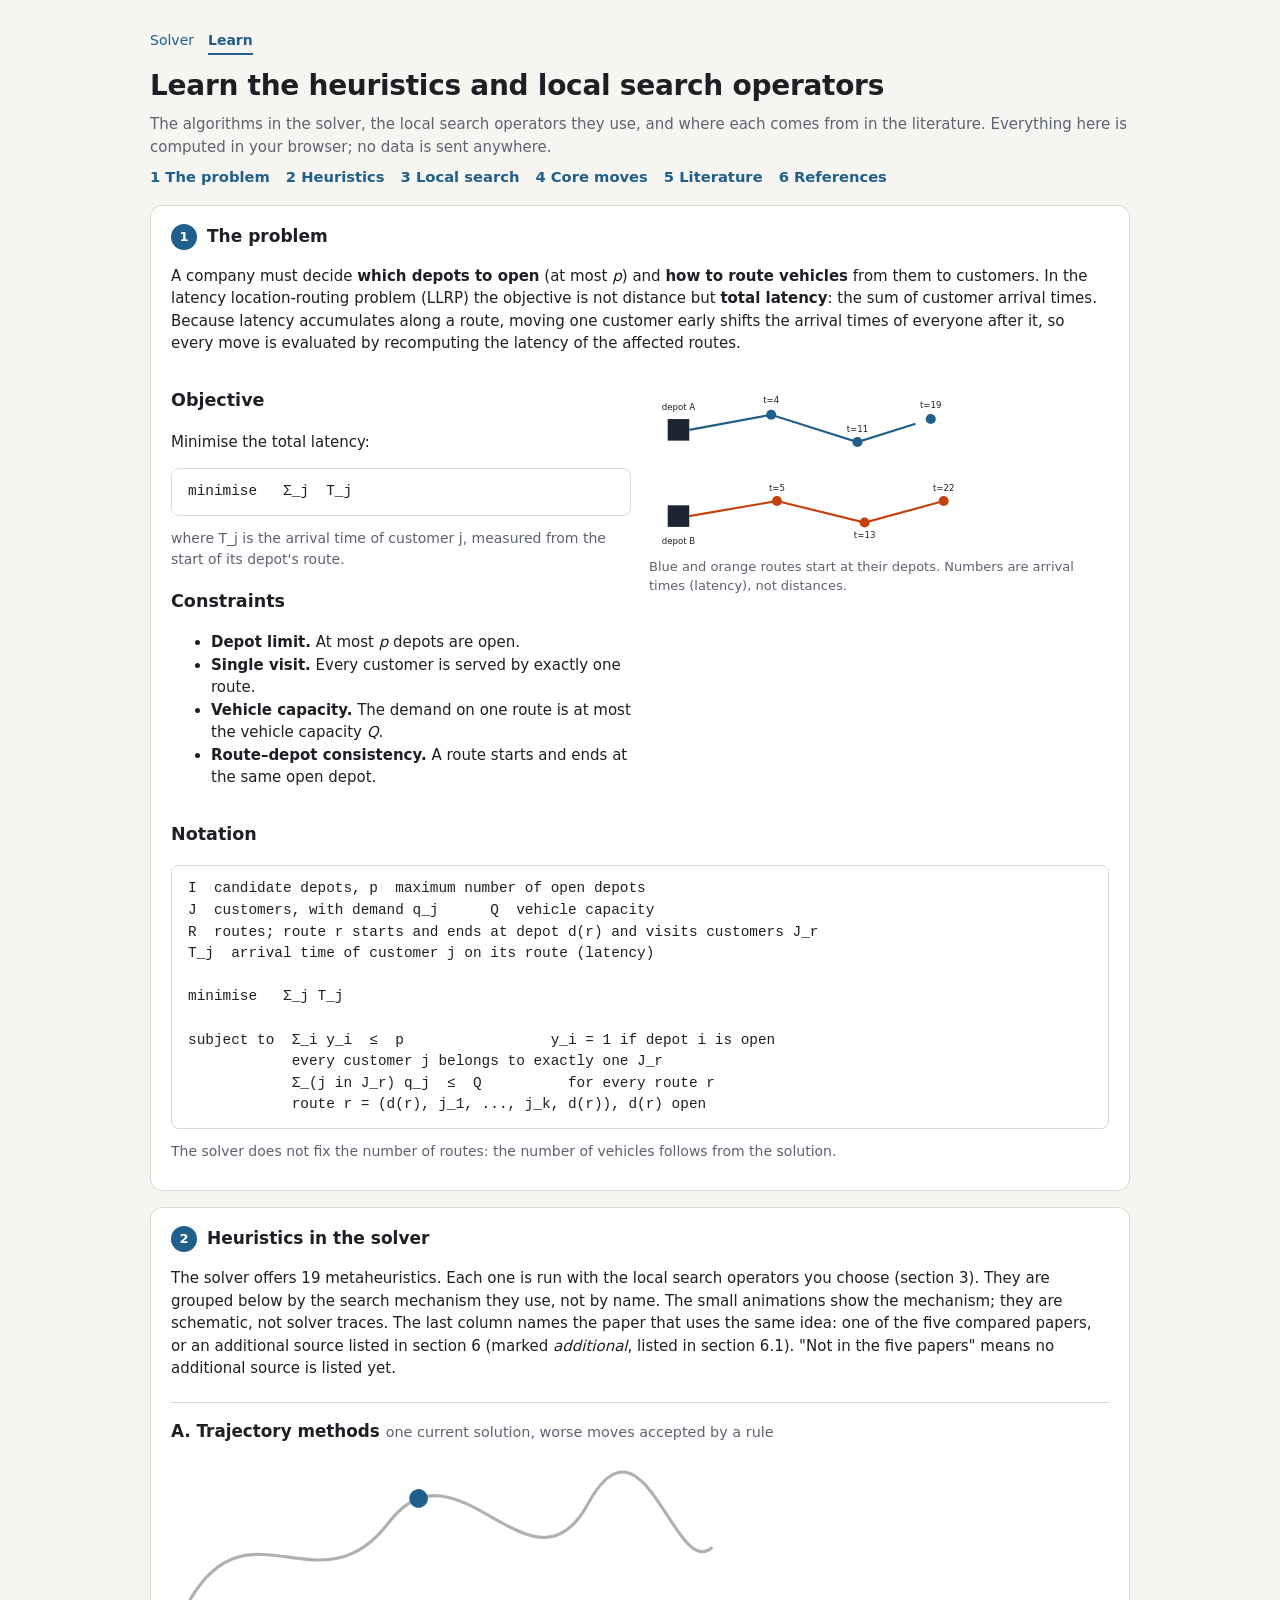
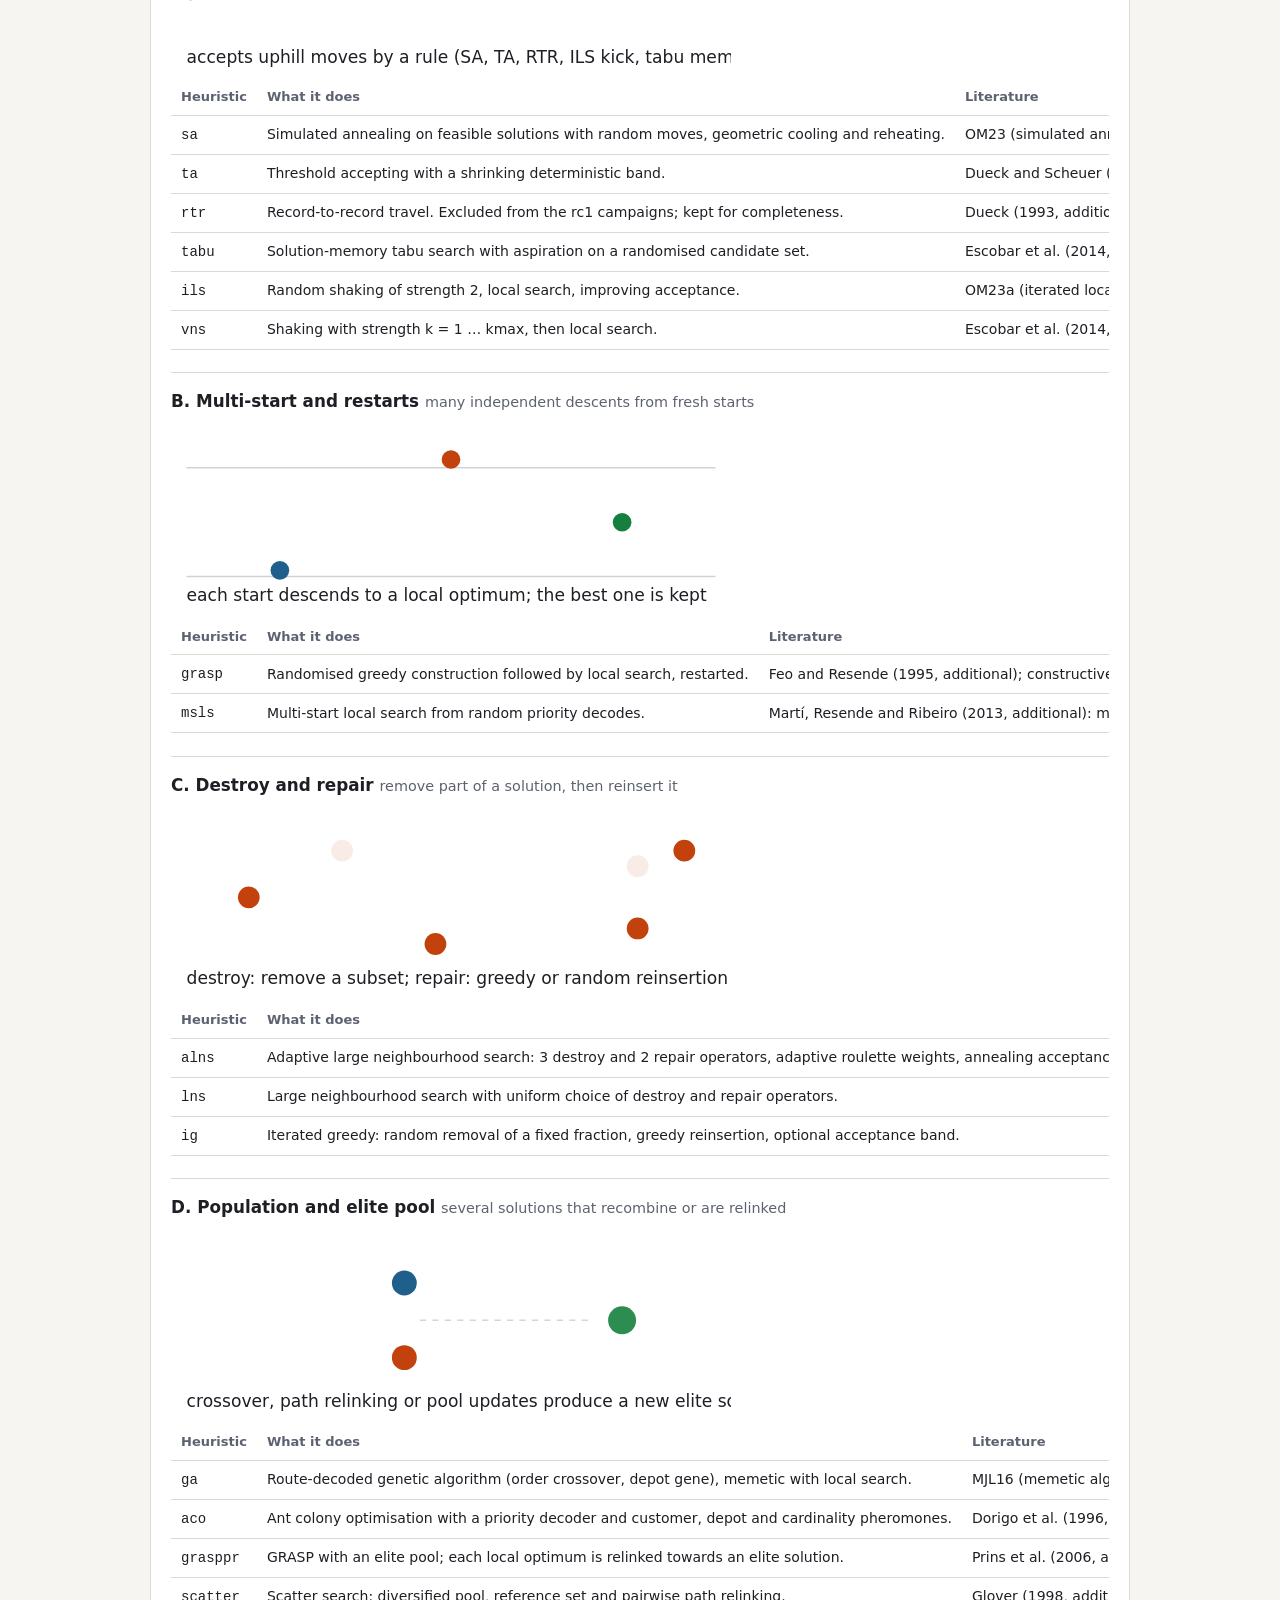
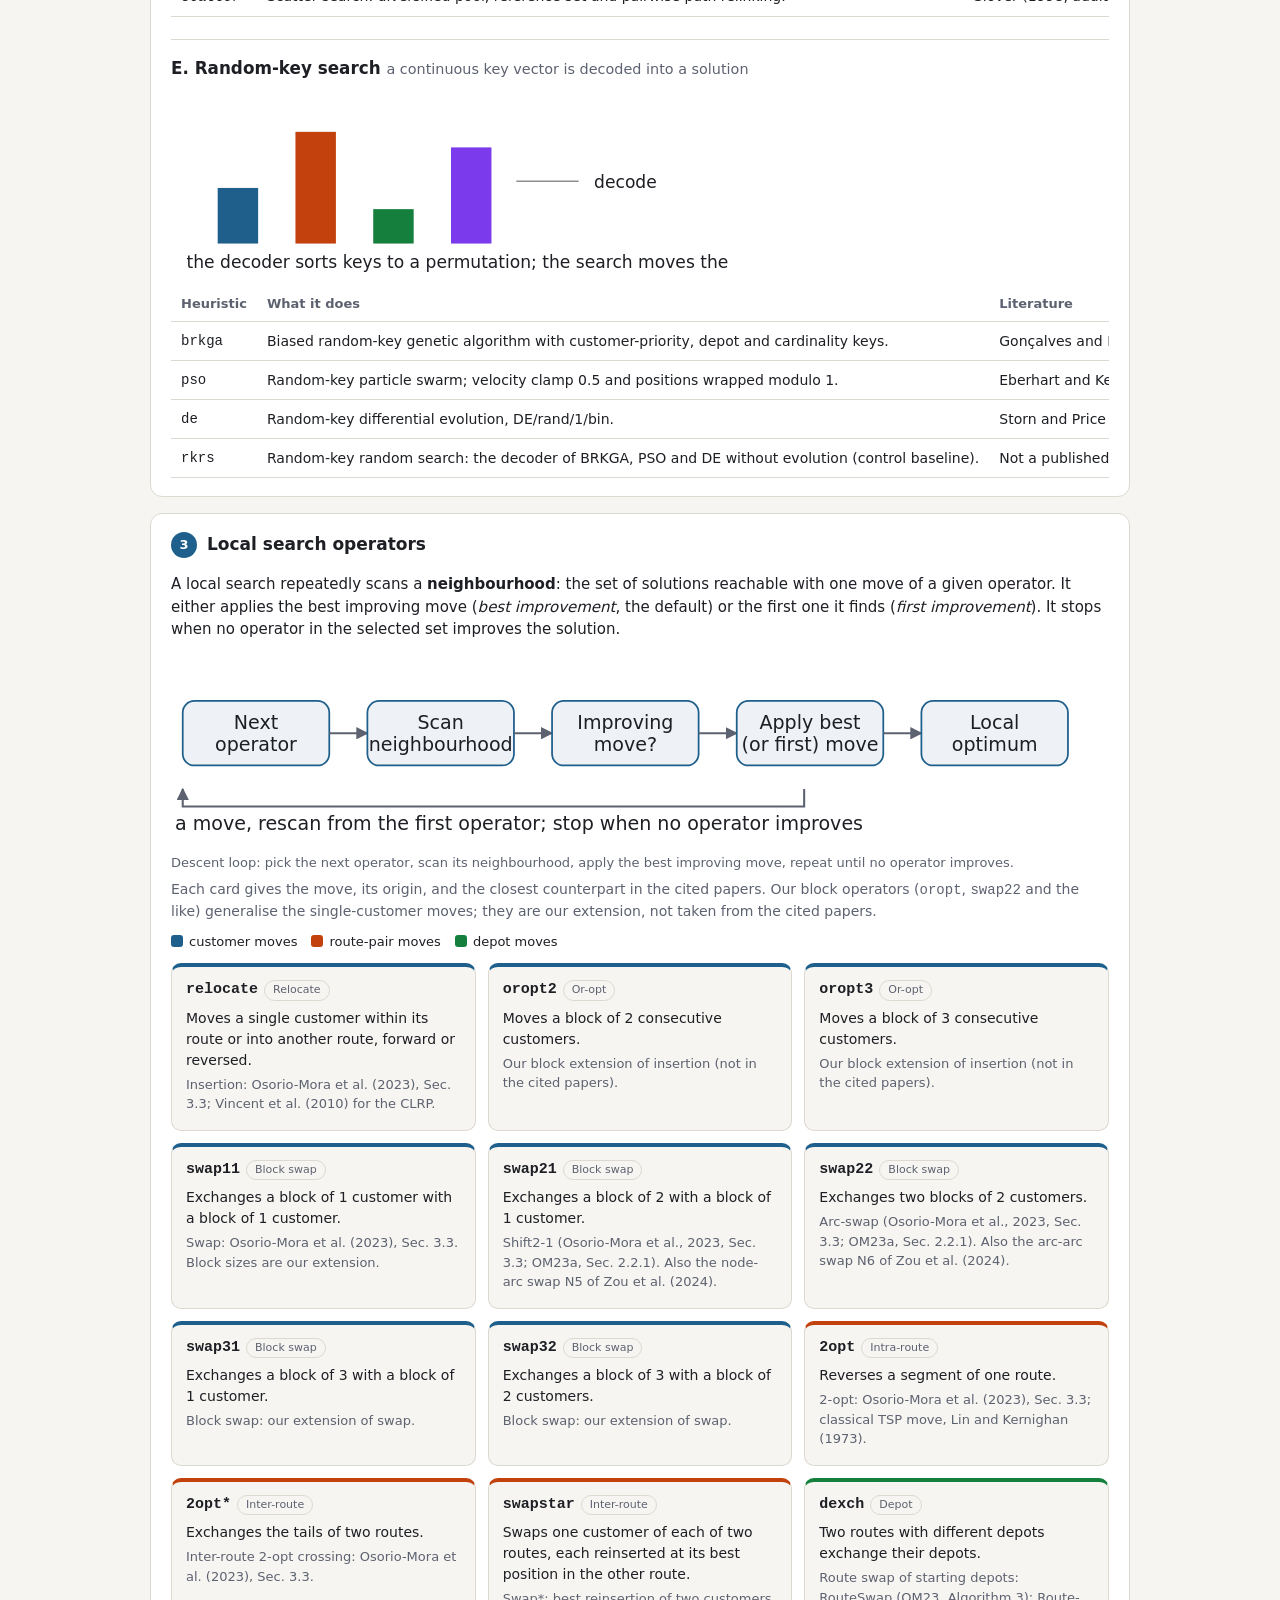
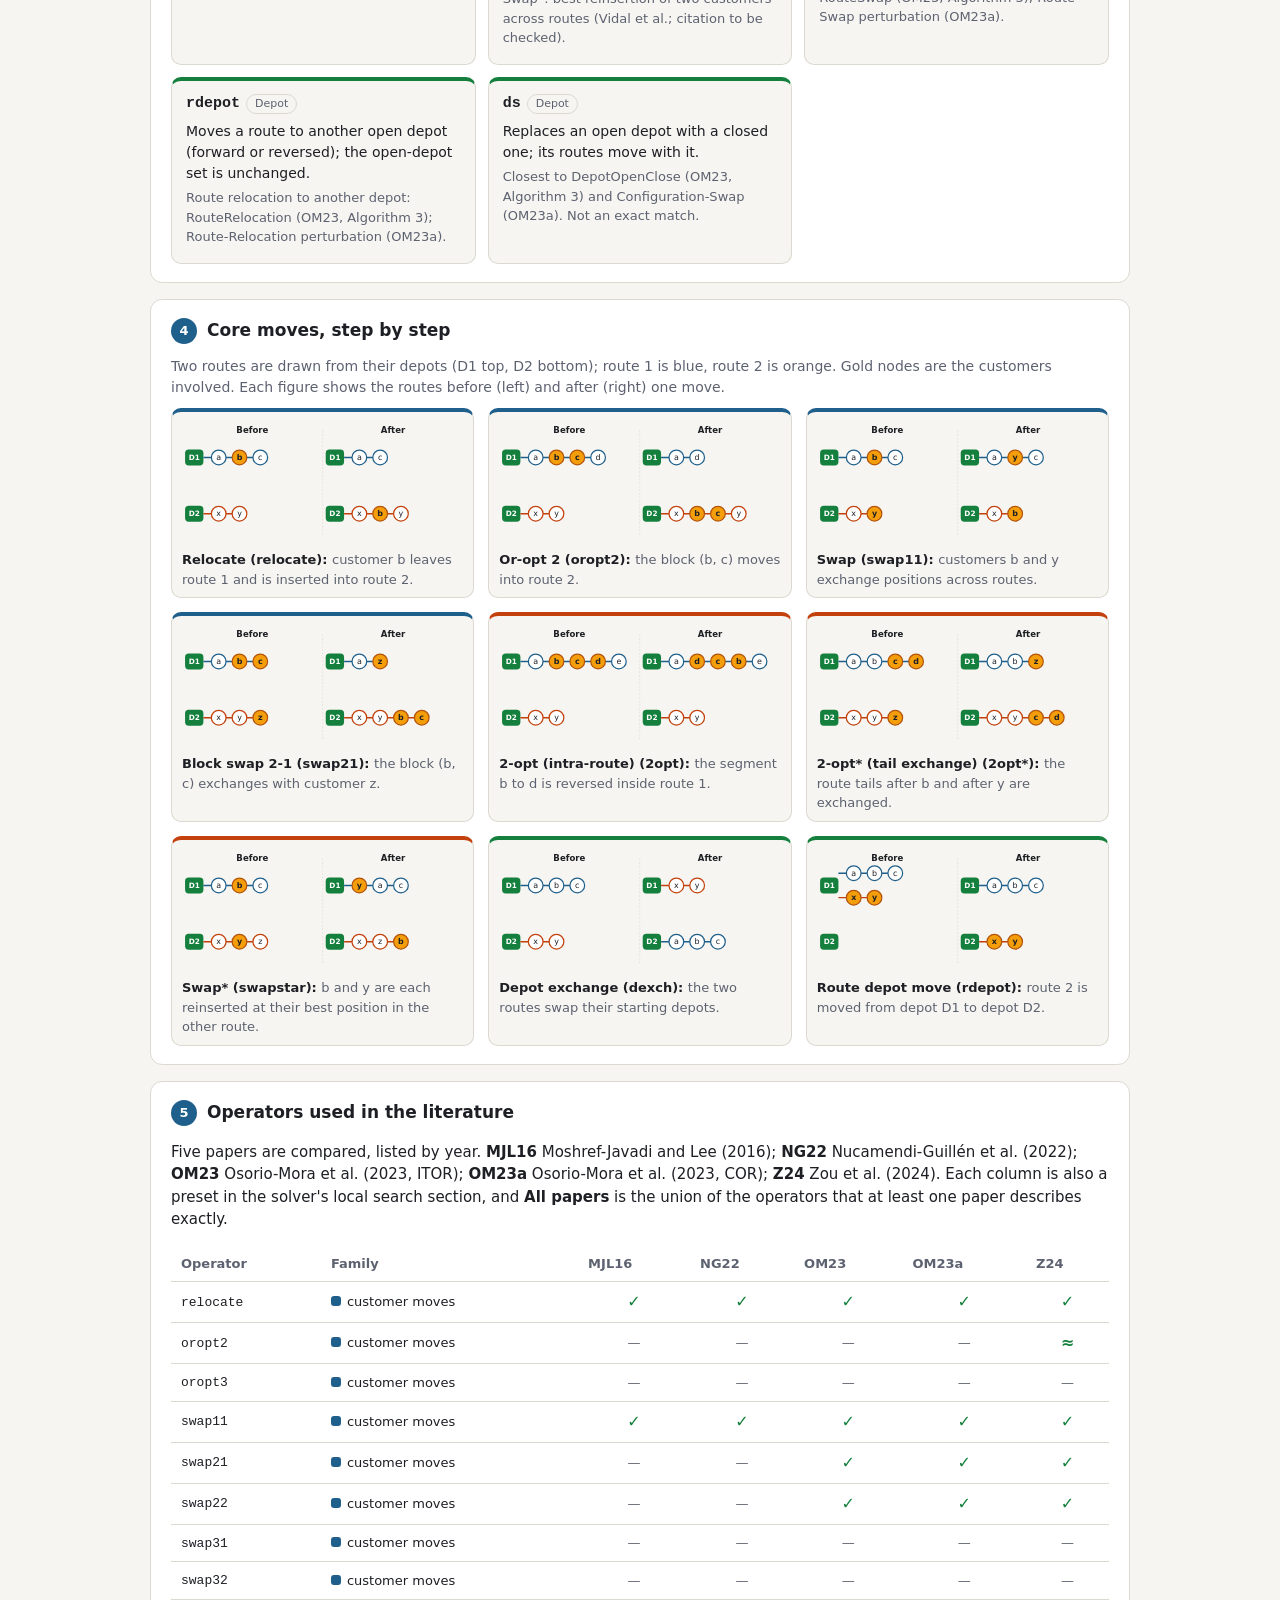
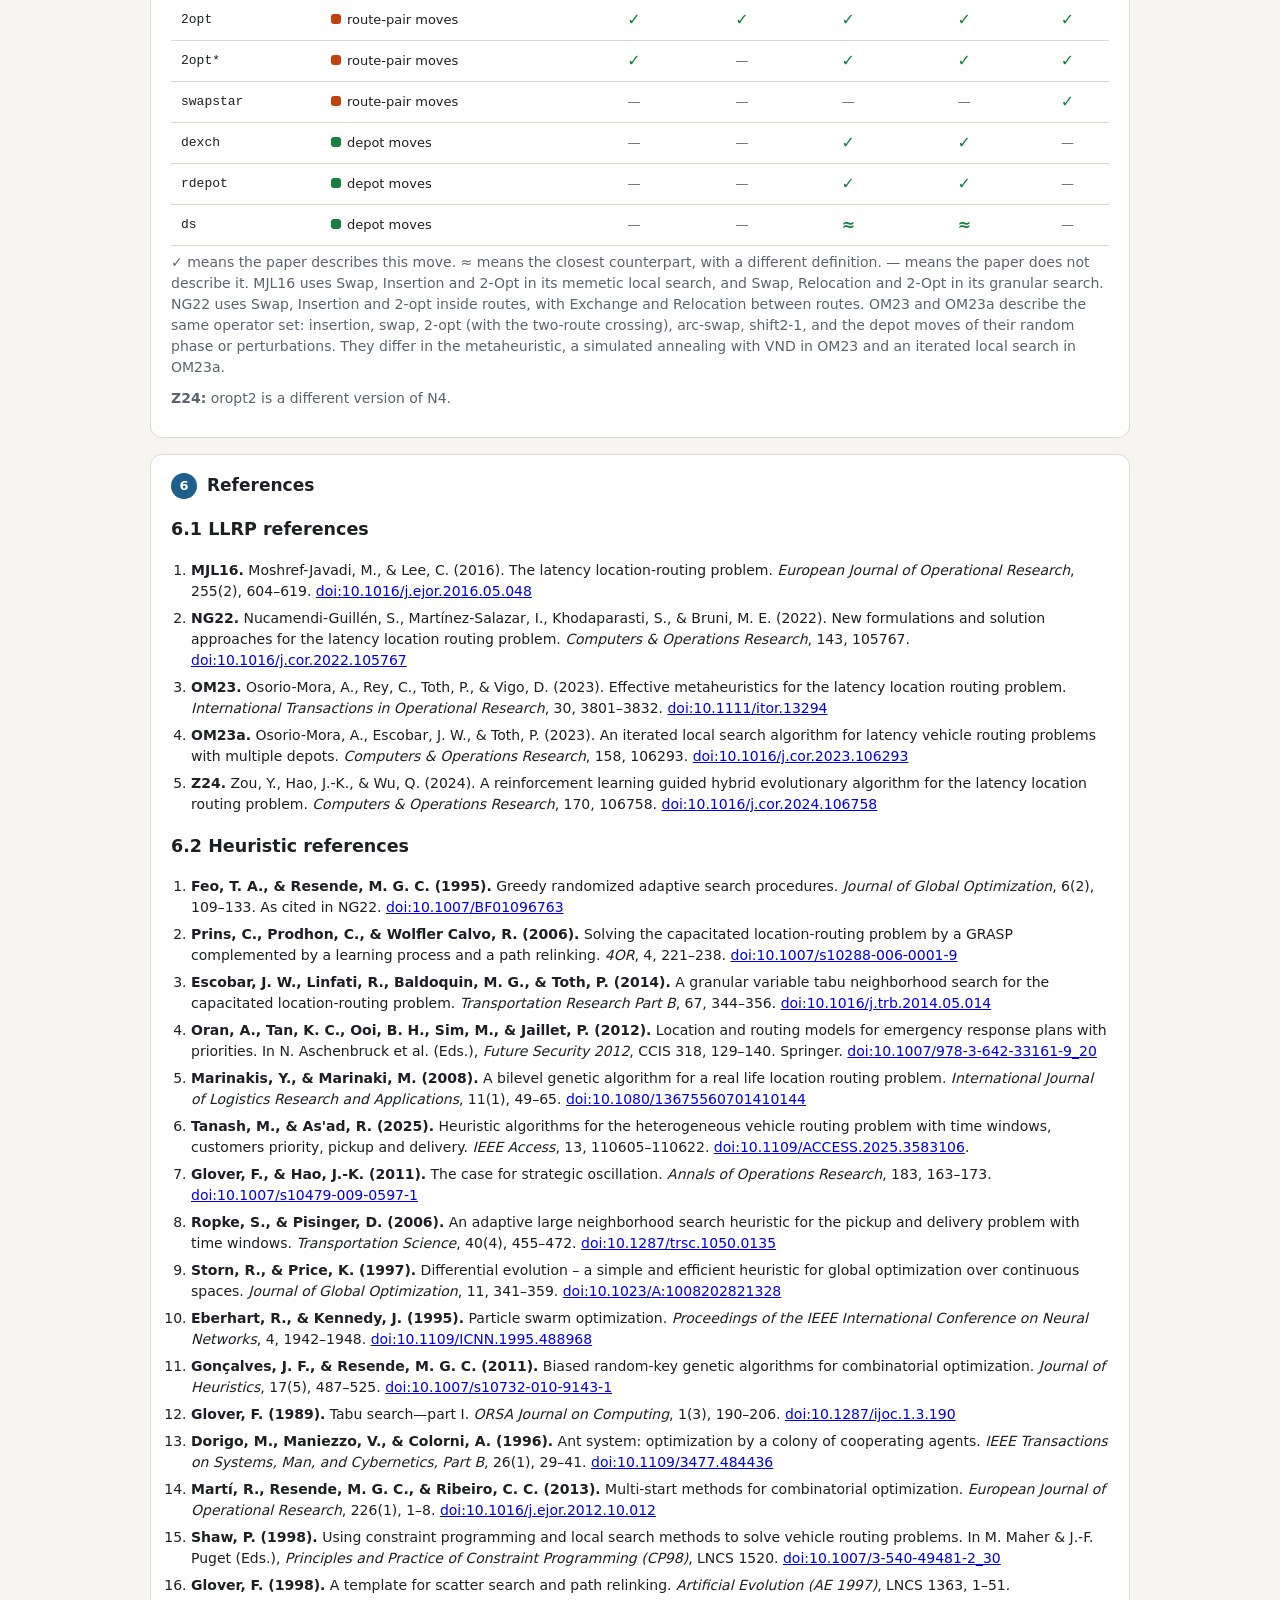
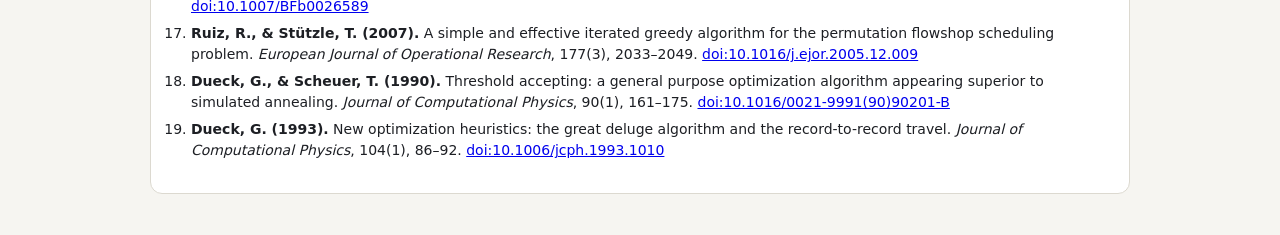
==== learn.html @ d7a6b4ac "Solver and Learn redesign: problem figure and formulation, numbered steps with hints, result sub-nav" ====
<!doctype html>
<html lang="en">
<head>
<meta charset="utf-8">
<meta name="viewport" content="width=device-width, initial-scale=1">
<title>LLRP Solver: Learn</title>
<link rel="stylesheet" href="style.css">
<style>
  .hclass { margin: 1.4rem 0 0; padding-top: 1rem; border-top: 1px solid var(--line, #d8dee6); }
  .hclass h3 { margin: 0 0 .4rem; font-size: 1.05rem; }
  .hclass h3 .muted { font-weight: 400; font-size: .9rem; }
  .hclass svg.anim { width: 100%; max-width: 560px; height: auto; display: block; margin: .3rem 0 .7rem; color: var(--fg, #1d2530); }
  .hclass svg.anim text { fill: var(--fg, #1d2530); }
</style>
</head>
<body>
<header class="top">
  <div class="wrap">
    <nav class="nav"><a href="index.html">Solver</a><a href="learn.html" aria-current="page">Learn</a></nav>
    <h1>Learn the heuristics and local search operators</h1>
    <p class="lede">The algorithms in the solver, the local search operators they use, and where each comes from in the literature. Everything here is computed in your browser; no data is sent anywhere.</p>
  </div>
</header>

<main class="wrap">

  <ul class="jump" aria-label="Sections">
    <li><a href="#h-basics">1 The problem</a></li><li><a href="#h-heur">2 Heuristics</a></li><li><a href="#h-ls">3 Local search</a></li><li><a href="#h-diagrams">4 Core moves</a></li><li><a href="#h-lit">5 Literature</a></li><li><a href="#h-refs">6 References</a></li>
  </ul>


  <section class="card" aria-labelledby="h-basics">
    <div class="step"><span>1</span><h2 id="h-basics">The problem</h2></div>
    <p>A company must decide <strong>which depots to open</strong> (at most <em>p</em>) and <strong>how to route vehicles</strong> from them to customers. In the latency location-routing problem (LLRP) the objective is not distance but <strong>total latency</strong>: the sum of customer arrival times. Because latency accumulates along a route, moving one customer early shifts the arrival times of everyone after it, so every move is evaluated by recomputing the latency of the affected routes.</p>
    <div class="grid2">
      <div>
        <h3>Objective</h3>
        <p>Minimise the total latency:</p>
        <div class="eq">minimise   Σ_j  T_j</div>
        <p class="muted">where T_j is the arrival time of customer j, measured from the start of its depot's route.</p>
        <h3>Constraints</h3>
        <ul>
          <li><strong>Depot limit.</strong> At most <em>p</em> depots are open.</li>
          <li><strong>Single visit.</strong> Every customer is served by exactly one route.</li>
          <li><strong>Vehicle capacity.</strong> The demand on one route is at most the vehicle capacity <em>Q</em>.</li>
          <li><strong>Route–depot consistency.</strong> A route starts and ends at the same open depot.</li>
        </ul>
      </div>
      <div>
        <figure class="fig">
          <svg class="anim" viewBox="0 0 640 230" role="img" aria-labelledby="fig-prob-t">
            <title id="fig-prob-t">Two depots serve customers along routes; each customer's latency is its arrival time.</title>
            <rect x="26" y="46" width="30" height="30" fill="#1b2430"/>
            <rect x="26" y="166" width="30" height="30" fill="#1b2430"/>
            <text x="41" y="34" font-size="12" text-anchor="middle" fill="currentColor">depot A</text>
            <text x="41" y="220" font-size="12" text-anchor="middle" fill="currentColor">depot B</text>
            <path pathLength="1" d="M56,61 L170,40 L290,78 L392,46" fill="none" stroke="#1f5f8b" stroke-width="3" stroke-dasharray="1" stroke-dashoffset="1"><animate attributeName="stroke-dashoffset" values="1;0;0;1" keyTimes="0;.45;.85;1" dur="7s" repeatCount="indefinite"/></path>
            <path pathLength="1" d="M56,181 L178,160 L300,190 L410,160" fill="none" stroke="#c2410c" stroke-width="3" stroke-dasharray="1" stroke-dashoffset="1"><animate attributeName="stroke-dashoffset" values="1;0;0;1" keyTimes="0;.45;.85;1" dur="7s" begin="-2s" repeatCount="indefinite"/></path>
            <g fill="#1f5f8b"><circle cx="170" cy="40" r="7"/><circle cx="290" cy="78" r="7"/><circle cx="392" cy="46" r="7"/></g>
            <g fill="#c2410c"><circle cx="178" cy="160" r="7"/><circle cx="300" cy="190" r="7"/><circle cx="410" cy="160" r="7"/></g>
            <g font-size="12" fill="currentColor">
              <text x="170" y="24" text-anchor="middle">t=4</text>
              <text x="290" y="64" text-anchor="middle">t=11</text>
              <text x="392" y="30" text-anchor="middle">t=19</text>
              <text x="178" y="146" text-anchor="middle">t=5</text>
              <text x="300" y="212" text-anchor="middle">t=13</text>
              <text x="410" y="146" text-anchor="middle">t=22</text>
            </g>
          </svg>
          <figcaption>Blue and orange routes start at their depots. Numbers are arrival times (latency), not distances.</figcaption>
        </figure>
      </div>
    </div>
    <h3>Notation</h3>
    <div class="eq">I  candidate depots, p  maximum number of open depots
J  customers, with demand q_j      Q  vehicle capacity
R  routes; route r starts and ends at depot d(r) and visits customers J_r
T_j  arrival time of customer j on its route (latency)

minimise   Σ_j T_j

subject to  Σ_i y_i  ≤  p                 y_i = 1 if depot i is open
            every customer j belongs to exactly one J_r
            Σ_(j in J_r) q_j  ≤  Q          for every route r
            route r = (d(r), j_1, ..., j_k, d(r)), d(r) open</div>
    <p class="muted">The solver does not fix the number of routes: the number of vehicles follows from the solution.</p>
  </section>

  <section class="card" aria-labelledby="h-heur">
    <div class="step"><span>2</span><h2 id="h-heur">Heuristics in the solver</h2></div>
    <p>The solver offers 19 metaheuristics. Each one is run with the local search operators you choose (section 3). They are grouped below by the search mechanism they use, not by name. The small animations show the mechanism; they are schematic, not solver traces. The last column names the paper that uses the same idea: one of the five compared papers, or an additional source listed in section 6 (marked <em>additional</em>, listed in section 6.1). "Not in the five papers" means no additional source is listed yet.</p>

    <div class="hclass">
      <h3>A. Trajectory methods <span class="muted">one current solution, worse moves accepted by a rule</span></h3>
      <svg class="anim" viewBox="0 0 360 140" role="img" aria-labelledby="ca-t">
        <title id="ca-t">A point moves along a rugged landscape and crosses uphill ridges.</title>
        <path d="M12,96 C50,30 96,104 140,46 S232,100 268,34 S324,84 348,62" fill="none" stroke="currentColor" stroke-opacity=".35" stroke-width="2"/>
        <path id="ca-path" d="M12,96 C50,30 96,104 140,46 S232,100 268,34 S324,84 348,62" fill="none" stroke="none"/>
        <circle r="6" fill="#1f5f8b"><animateMotion dur="7s" repeatCount="indefinite" rotate="auto"><mpath href="#ca-path"/></animateMotion></circle>
        <text x="10" y="136" font-size="11" fill="currentColor">accepts uphill moves by a rule (SA, TA, RTR, ILS kick, tabu memory)</text>
      </svg>
      <div class="scroll"><table>
        <thead><tr><th>Heuristic</th><th>What it does</th><th>Literature</th></tr></thead>
        <tbody>
          <tr><td><code>sa</code></td><td>Simulated annealing on feasible solutions with random moves, geometric cooling and reheating.</td><td>OM23 (simulated annealing framework; OM23 adds a VND after each temperature step, which this version does not).</td></tr>
          <tr><td><code>ta</code></td><td>Threshold accepting with a shrinking deterministic band.</td><td>Dueck and Scheuer (1990, additional): threshold accepting.</td></tr>
          <tr><td><code>rtr</code></td><td>Record-to-record travel. Excluded from the rc1 campaigns; kept for completeness.</td><td>Dueck (1993, additional): record-to-record travel.</td></tr>
          <tr><td><code>tabu</code></td><td>Solution-memory tabu search with aspiration on a randomised candidate set.</td><td>Escobar et al. (2014, additional): granular tabu search inside VNS. Oran et al. (2012, additional): tabu search for VRPTW with priorities. Glover (1989, additional): tabu search, the original formulation.</td></tr>
          <tr><td><code>ils</code></td><td>Random shaking of strength 2, local search, improving acceptance.</td><td>OM23a (iterated local search).</td></tr>
          <tr><td><code>vns</code></td><td>Shaking with strength k = 1 … kmax, then local search.</td><td>Escobar et al. (2014, additional): VNS with granular tabu search for the CLRP. Tanash and As'ad (2025, additional): VNS as second phase.</td></tr>
        </tbody>
      </table></div>
    </div>

    <div class="hclass">
      <h3>B. Multi-start and restarts <span class="muted">many independent descents from fresh starts</span></h3>
      <svg class="anim" viewBox="0 0 360 120" role="img" aria-labelledby="ca-m">
        <title id="ca-m">Several starts drop to local minima and restart.</title>
        <path d="M10,30 H350 M10,100 H350" stroke="currentColor" stroke-opacity=".2"/>
        <circle cx="70" r="6" fill="#1f5f8b"><animate attributeName="cy" values="16;96;96" keyTimes="0;.6;1" dur="4s" repeatCount="indefinite"/></circle>
        <circle cx="180" r="6" fill="#c2410c"><animate attributeName="cy" values="16;100;100" keyTimes="0;.6;1" dur="4s" begin="-1.3s" repeatCount="indefinite"/></circle>
        <circle cx="290" r="6" fill="#15803d"><animate attributeName="cy" values="16;92;92" keyTimes="0;.6;1" dur="4s" begin="-2.6s" repeatCount="indefinite"/></circle>
        <text x="10" y="116" font-size="11" fill="currentColor">each start descends to a local optimum; the best one is kept</text>
      </svg>
      <div class="scroll"><table>
        <thead><tr><th>Heuristic</th><th>What it does</th><th>Literature</th></tr></thead>
        <tbody>
          <tr><td><code>grasp</code></td><td>Randomised greedy construction followed by local search, restarted.</td><td>Feo and Resende (1995, additional); constructive phase of NG22. Prins et al. (2006, additional): GRASP with learning and path relinking for the capacitated LRP.</td></tr>
          <tr><td><code>msls</code></td><td>Multi-start local search from random priority decodes.</td><td>Martí, Resende and Ribeiro (2013, additional): multi-start methods for combinatorial optimisation.</td></tr>
        </tbody>
      </table></div>
    </div>

    <div class="hclass">
      <h3>C. Destroy and repair <span class="muted">remove part of a solution, then reinsert it</span></h3>
      <svg class="anim" viewBox="0 0 360 120" role="img" aria-labelledby="ca-d">
        <title id="ca-d">Customers are removed from a solution and reinserted at new positions.</title>
        <g fill="#c2410c">
          <circle cx="50" cy="60" r="7"/><circle cx="110" cy="30" r="7"><animate attributeName="opacity" values="1;.1;.1;1" keyTimes="0;.3;.8;1" dur="5s" repeatCount="indefinite"/></circle>
          <circle cx="170" cy="90" r="7"/><circle cx="230" cy="40" r="7"><animate attributeName="cx" values="230;300;300;230" keyTimes="0;.3;.8;1" dur="5s" repeatCount="indefinite"/><animate attributeName="opacity" values="1;.1;.1;1" keyTimes="0;.3;.8;1" dur="5s" repeatCount="indefinite"/></circle>
          <circle cx="300" cy="80" r="7"/><circle cx="330" cy="30" r="7"/>
        </g>
        <text x="10" y="116" font-size="11" fill="currentColor">destroy: remove a subset; repair: greedy or random reinsertion</text>
      </svg>
      <div class="scroll"><table>
        <thead><tr><th>Heuristic</th><th>What it does</th><th>Literature</th></tr></thead>
        <tbody>
          <tr><td><code>alns</code></td><td>Adaptive large neighbourhood search: 3 destroy and 2 repair operators, adaptive roulette weights, annealing acceptance.</td><td>Ropke and Pisinger (2006, additional): the ALNS framework (PDPTW).</td></tr>
          <tr><td><code>lns</code></td><td>Large neighbourhood search with uniform choice of destroy and repair operators.</td><td>Shaw (1998, additional): large neighbourhood search with constraint programming for VRP.</td></tr>
          <tr><td><code>ig</code></td><td>Iterated greedy: random removal of a fixed fraction, greedy reinsertion, optional acceptance band.</td><td>Ruiz and Stützle (2007, additional): iterated greedy for the permutation flowshop.</td></tr>
        </tbody>
      </table></div>
    </div>

    <div class="hclass">
      <h3>D. Population and elite pool <span class="muted">several solutions that recombine or are relinked</span></h3>
      <svg class="anim" viewBox="0 0 360 120" role="img" aria-labelledby="ca-p">
        <title id="ca-p">Two parent solutions combine into a child.</title>
        <circle cx="40" cy="36" r="8" fill="#1f5f8b"><animate attributeName="cx" values="40;150;150;40" keyTimes="0;.4;.8;1" dur="5s" repeatCount="indefinite"/></circle>
        <circle cx="40" cy="84" r="8" fill="#c2410c"><animate attributeName="cx" values="40;150;150;40" keyTimes="0;.4;.8;1" dur="5s" repeatCount="indefinite"/></circle>
        <circle cx="290" cy="60" r="9" fill="#15803d" opacity="0"><animate attributeName="opacity" values="0;0;1;1;0" keyTimes="0;.5;.6;.9;1" dur="5s" repeatCount="indefinite"/></circle>
        <path d="M160,60 H270" stroke="currentColor" stroke-opacity=".4" stroke-dasharray="4 4"><animate attributeName="opacity" values="0;0;1;0" keyTimes="0;.5;.7;1" dur="5s" repeatCount="indefinite"/></path>
        <text x="10" y="116" font-size="11" fill="currentColor">crossover, path relinking or pool updates produce a new elite solution</text>
      </svg>
      <div class="scroll"><table>
        <thead><tr><th>Heuristic</th><th>What it does</th><th>Literature</th></tr></thead>
        <tbody>
          <tr><td><code>ga</code></td><td>Route-decoded genetic algorithm (order crossover, depot gene), memetic with local search.</td><td>MJL16 (memetic algorithm with elitism); Z24 (memetic framework). Marinakis and Marinaki (2008, additional): bilevel GA for a real-life LRP.</td></tr>
          <tr><td><code>aco</code></td><td>Ant colony optimisation with a priority decoder and customer, depot and cardinality pheromones.</td><td>Dorigo et al. (1996, additional): ant system. Tanash and As'ad (2025, additional): priority-based ACO as first phase, with VNS.</td></tr>
          <tr><td><code>grasppr</code></td><td>GRASP with an elite pool; each local optimum is relinked towards an elite solution.</td><td>Prins et al. (2006, additional): GRASP with path relinking for the capacitated LRP.</td></tr>
          <tr><td><code>scatter</code></td><td>Scatter search: diversified pool, reference set and pairwise path relinking.</td><td>Glover (1998, additional): template for scatter search and path relinking.</td></tr>
        </tbody>
      </table></div>
    </div>

    <div class="hclass">
      <h3>E. Random-key search <span class="muted">a continuous key vector is decoded into a solution</span></h3>
      <svg class="anim" viewBox="0 0 360 120" role="img" aria-labelledby="ca-r">
        <title id="ca-r">Random keys in [0,1] are sorted to give a customer order.</title>
        <g>
          <rect x="30" width="26" y="20" height="80" fill="#1f5f8b"><animate attributeName="height" values="20;70;40;20" dur="4s" repeatCount="indefinite"/><animate attributeName="y" values="80;30;60;80" dur="4s" repeatCount="indefinite"/></rect>
          <rect x="80" width="26" y="20" height="80" fill="#c2410c"><animate attributeName="height" values="60;15;75;60" dur="4s" repeatCount="indefinite"/><animate attributeName="y" values="40;85;25;40" dur="4s" repeatCount="indefinite"/></rect>
          <rect x="130" width="26" y="20" height="80" fill="#15803d"><animate attributeName="height" values="30;80;20;30" dur="4s" repeatCount="indefinite"/><animate attributeName="y" values="70;20;80;70" dur="4s" repeatCount="indefinite"/></rect>
          <rect x="180" width="26" y="20" height="80" fill="#7c3aed"><animate attributeName="height" values="50;35;65;50" dur="4s" repeatCount="indefinite"/><animate attributeName="y" values="50;65;35;50" dur="4s" repeatCount="indefinite"/></rect>
        </g>
        <path d="M222,60 H262" stroke="currentColor" stroke-opacity=".5"/>
        <text x="272" y="64" font-size="11" fill="currentColor">decode</text>
        <text x="10" y="116" font-size="11" fill="currentColor">the decoder sorts keys to a permutation; the search moves the keys</text>
      </svg>
      <div class="scroll"><table>
        <thead><tr><th>Heuristic</th><th>What it does</th><th>Literature</th></tr></thead>
        <tbody>
          <tr><td><code>brkga</code></td><td>Biased random-key genetic algorithm with customer-priority, depot and cardinality keys.</td><td>Gonçalves and Resende (2011, additional): BRKGA framework.</td></tr>
          <tr><td><code>pso</code></td><td>Random-key particle swarm; velocity clamp 0.5 and positions wrapped modulo 1.</td><td>Eberhart and Kennedy (1995, additional): particle swarm optimisation.</td></tr>
          <tr><td><code>de</code></td><td>Random-key differential evolution, DE/rand/1/bin.</td><td>Storn and Price (1997, additional): differential evolution.</td></tr>
          <tr><td><code>rkrs</code></td><td>Random-key random search: the decoder of BRKGA, PSO and DE without evolution (control baseline).</td><td>Not a published method: the solver's own control baseline, sharing the decoder of BRKGA, PSO and DE.</td></tr>
        </tbody>
      </table></div>
    </div>
  </section>

  <section class="card" aria-labelledby="h-ls">
    <div class="step"><span>3</span><h2 id="h-ls">Local search operators</h2></div>
    <p>A local search repeatedly scans a <strong>neighbourhood</strong>: the set of solutions reachable with one move of a given operator. It either applies the best improving move (<em>best improvement</em>, the default) or the first one it finds (<em>first improvement</em>). It stops when no operator in the selected set improves the solution.</p>
    <figure class="fig">
      <svg id="fig-flow" viewBox="0 0 640 130" role="img" aria-labelledby="fig-flow-t"></svg>
      <figcaption id="fig-flow-t">Descent loop: pick the next operator, scan its neighbourhood, apply the best improving move, repeat until no operator improves.</figcaption>
    </figure>
    <p class="muted">Each card gives the move, its origin, and the closest counterpart in the cited papers. Our block operators (<code>oropt</code>, <code>swap22</code> and the like) generalise the single-customer moves; they are our extension, not taken from the cited papers.</p>
    <div class="family-legend" aria-label="Colour legend">
      <span style="--c:#1f5f8b">customer moves</span>
      <span style="--c:#c2410c">route-pair moves</span>
      <span style="--c:#15803d">depot moves</span>
    </div>
    <div id="op-cards" class="op-cards"></div>
  </section>

  <section class="card" aria-labelledby="h-diagrams">
    <div class="step"><span>4</span><h2 id="h-diagrams">Core moves, step by step</h2></div>
    <p class="muted">Two routes are drawn from their depots (D1 top, D2 bottom); route 1 is blue, route 2 is orange. Gold nodes are the customers involved. Each figure shows the routes before (left) and after (right) one move.</p>
    <div id="diagrams" class="diagrams"></div>
  </section>

  <section class="card" aria-labelledby="h-lit">
    <div class="step"><span>5</span><h2 id="h-lit">Operators used in the literature</h2></div>
    <p>Five papers are compared, listed by year. <strong>MJL16</strong> Moshref-Javadi and Lee (2016); <strong>NG22</strong> Nucamendi-Guillén et al. (2022); <strong>OM23</strong> Osorio-Mora et al. (2023, ITOR); <strong>OM23a</strong> Osorio-Mora et al. (2023, COR); <strong>Z24</strong> Zou et al. (2024). Each column is also a preset in the solver's local search section, and <strong>All papers</strong> is the union of the operators that at least one paper describes exactly.</p>
    <div class="scroll"><table class="matrix" id="lit-matrix"></table></div>
    <p class="muted">✓ means the paper describes this move. ≈ means the closest counterpart, with a different definition. — means the paper does not describe it. MJL16 uses Swap, Insertion and 2-Opt in its memetic local search, and Swap, Relocation and 2-Opt in its granular search. NG22 uses Swap, Insertion and 2-opt inside routes, with Exchange and Relocation between routes. OM23 and OM23a describe the same operator set: insertion, swap, 2-opt (with the two-route crossing), arc-swap, shift2-1, and the depot moves of their random phase or perturbations. They differ in the metaheuristic, a simulated annealing with VND in OM23 and an iterated local search in OM23a.</p>
    <p class="muted"><strong>Z24:</strong> oropt2 is a different version of N4.</p>
  </section>

  <section class="card" aria-labelledby="h-refs">
    <div class="step"><span>6</span><h2 id="h-refs">References</h2></div>
    <h3>6.1 LLRP references</h3>
    <ol class="refs">
      <li><strong>MJL16.</strong> Moshref-Javadi, M., &amp; Lee, C. (2016). The latency location-routing problem. <em>European Journal of Operational Research</em>, 255(2), 604–619. <a href="https://doi.org/10.1016/j.ejor.2016.05.048">doi:10.1016/j.ejor.2016.05.048</a></li>
      <li><strong>NG22.</strong> Nucamendi-Guillén, S., Martínez-Salazar, I., Khodaparasti, S., &amp; Bruni, M. E. (2022). New formulations and solution approaches for the latency location routing problem. <em>Computers &amp; Operations Research</em>, 143, 105767. <a href="https://doi.org/10.1016/j.cor.2022.105767">doi:10.1016/j.cor.2022.105767</a></li>
      <li><strong>OM23.</strong> Osorio-Mora, A., Rey, C., Toth, P., &amp; Vigo, D. (2023). Effective metaheuristics for the latency location routing problem. <em>International Transactions in Operational Research</em>, 30, 3801–3832. <a href="https://doi.org/10.1111/itor.13294">doi:10.1111/itor.13294</a></li>
      <li><strong>OM23a.</strong> Osorio-Mora, A., Escobar, J. W., &amp; Toth, P. (2023). An iterated local search algorithm for latency vehicle routing problems with multiple depots. <em>Computers &amp; Operations Research</em>, 158, 106293. <a href="https://doi.org/10.1016/j.cor.2023.106293">doi:10.1016/j.cor.2023.106293</a></li>
      <li><strong>Z24.</strong> Zou, Y., Hao, J.-K., &amp; Wu, Q. (2024). A reinforcement learning guided hybrid evolutionary algorithm for the latency location routing problem. <em>Computers &amp; Operations Research</em>, 170, 106758. <a href="https://doi.org/10.1016/j.cor.2024.106758">doi:10.1016/j.cor.2024.106758</a></li>
    </ol>
    <h3>6.2 Heuristic references</h3>
    <ol class="refs">
      <li><strong>Feo, T. A., &amp; Resende, M. G. C. (1995).</strong> Greedy randomized adaptive search procedures. <em>Journal of Global Optimization</em>, 6(2), 109–133. As cited in NG22. <a href="https://doi.org/10.1007/BF01096763">doi:10.1007/BF01096763</a></li>
      <li><strong>Prins, C., Prodhon, C., &amp; Wolfler Calvo, R. (2006).</strong> Solving the capacitated location-routing problem by a GRASP complemented by a learning process and a path relinking. <em>4OR</em>, 4, 221–238. <a href="https://doi.org/10.1007/s10288-006-0001-9">doi:10.1007/s10288-006-0001-9</a></li>
      <li><strong>Escobar, J. W., Linfati, R., Baldoquin, M. G., &amp; Toth, P. (2014).</strong> A granular variable tabu neighborhood search for the capacitated location-routing problem. <em>Transportation Research Part B</em>, 67, 344–356. <a href="https://doi.org/10.1016/j.trb.2014.05.014">doi:10.1016/j.trb.2014.05.014</a></li>
      <li><strong>Oran, A., Tan, K. C., Ooi, B. H., Sim, M., &amp; Jaillet, P. (2012).</strong> Location and routing models for emergency response plans with priorities. In N. Aschenbruck et al. (Eds.), <em>Future Security 2012</em>, CCIS 318, 129–140. Springer. <a href="https://doi.org/10.1007/978-3-642-33161-9_20">doi:10.1007/978-3-642-33161-9_20</a></li>
      <li><strong>Marinakis, Y., &amp; Marinaki, M. (2008).</strong> A bilevel genetic algorithm for a real life location routing problem. <em>International Journal of Logistics Research and Applications</em>, 11(1), 49–65. <a href="https://doi.org/10.1080/13675560701410144">doi:10.1080/13675560701410144</a></li>
      <li><strong>Tanash, M., &amp; As'ad, R. (2025).</strong> Heuristic algorithms for the heterogeneous vehicle routing problem with time windows, customers priority, pickup and delivery. <em>IEEE Access</em>, 13, 110605–110622. <a href="https://doi.org/10.1109/ACCESS.2025.3583106">doi:10.1109/ACCESS.2025.3583106</a>.</li>
      <li><strong>Glover, F., &amp; Hao, J.-K. (2011).</strong> The case for strategic oscillation. <em>Annals of Operations Research</em>, 183, 163–173. <a href="https://doi.org/10.1007/s10479-009-0597-1">doi:10.1007/s10479-009-0597-1</a></li>
      <li><strong>Ropke, S., &amp; Pisinger, D. (2006).</strong> An adaptive large neighborhood search heuristic for the pickup and delivery problem with time windows. <em>Transportation Science</em>, 40(4), 455–472. <a href="https://doi.org/10.1287/trsc.1050.0135">doi:10.1287/trsc.1050.0135</a></li>
      <li><strong>Storn, R., &amp; Price, K. (1997).</strong> Differential evolution – a simple and efficient heuristic for global optimization over continuous spaces. <em>Journal of Global Optimization</em>, 11, 341–359. <a href="https://doi.org/10.1023/A:1008202821328">doi:10.1023/A:1008202821328</a></li>
      <li><strong>Eberhart, R., &amp; Kennedy, J. (1995).</strong> Particle swarm optimization. <em>Proceedings of the IEEE International Conference on Neural Networks</em>, 4, 1942–1948. <a href="https://doi.org/10.1109/ICNN.1995.488968">doi:10.1109/ICNN.1995.488968</a></li>
      <li><strong>Gonçalves, J. F., &amp; Resende, M. G. C. (2011).</strong> Biased random-key genetic algorithms for combinatorial optimization. <em>Journal of Heuristics</em>, 17(5), 487–525. <a href="https://doi.org/10.1007/s10732-010-9143-1">doi:10.1007/s10732-010-9143-1</a></li>
      <li><strong>Glover, F. (1989).</strong> Tabu search—part I. <em>ORSA Journal on Computing</em>, 1(3), 190–206. <a href="https://doi.org/10.1287/ijoc.1.3.190">doi:10.1287/ijoc.1.3.190</a></li>
      <li><strong>Dorigo, M., Maniezzo, V., &amp; Colorni, A. (1996).</strong> Ant system: optimization by a colony of cooperating agents. <em>IEEE Transactions on Systems, Man, and Cybernetics, Part B</em>, 26(1), 29–41. <a href="https://doi.org/10.1109/3477.484436">doi:10.1109/3477.484436</a></li>
      <li><strong>Martí, R., Resende, M. G. C., &amp; Ribeiro, C. C. (2013).</strong> Multi-start methods for combinatorial optimization. <em>European Journal of Operational Research</em>, 226(1), 1–8. <a href="https://doi.org/10.1016/j.ejor.2012.10.012">doi:10.1016/j.ejor.2012.10.012</a></li>
      <li><strong>Shaw, P. (1998).</strong> Using constraint programming and local search methods to solve vehicle routing problems. In M. Maher &amp; J.-F. Puget (Eds.), <em>Principles and Practice of Constraint Programming (CP98)</em>, LNCS 1520. <a href="https://doi.org/10.1007/3-540-49481-2_30">doi:10.1007/3-540-49481-2_30</a></li>
      <li><strong>Glover, F. (1998).</strong> A template for scatter search and path relinking. <em>Artificial Evolution (AE 1997)</em>, LNCS 1363, 1–51. <a href="https://doi.org/10.1007/BFb0026589">doi:10.1007/BFb0026589</a></li>
      <li><strong>Ruiz, R., &amp; Stützle, T. (2007).</strong> A simple and effective iterated greedy algorithm for the permutation flowshop scheduling problem. <em>European Journal of Operational Research</em>, 177(3), 2033–2049. <a href="https://doi.org/10.1016/j.ejor.2005.12.009">doi:10.1016/j.ejor.2005.12.009</a></li>
      <li><strong>Dueck, G., &amp; Scheuer, T. (1990).</strong> Threshold accepting: a general purpose optimization algorithm appearing superior to simulated annealing. <em>Journal of Computational Physics</em>, 90(1), 161–175. <a href="https://doi.org/10.1016/0021-9991(90)90201-B">doi:10.1016/0021-9991(90)90201-B</a></li>
      <li><strong>Dueck, G. (1993).</strong> New optimization heuristics: the great deluge algorithm and the record-to-record travel. <em>Journal of Computational Physics</em>, 104(1), 86–92. <a href="https://doi.org/10.1006/jcph.1993.1010">doi:10.1006/jcph.1993.1010</a></li>
    </ol>
  </section>

</main>

<script src="learn.js"></script>
</body>
</html>
---- style.css ----
:root {
  --bg: #f6f5f1;
  --card: #ffffff;
  --fg: #1d1f24;
  --muted: #5d6270;
  --line: #dcd9d0;
  --accent: #1f5f8b;
  --accent-fg: #ffffff;
  --bad: #b3261e;
  --chip: #eef2f6;
  color-scheme: light;
}
@media (prefers-color-scheme: dark) {
  :root:not([data-theme="light"]) {
    --bg: #15171c;
    --card: #1e2128;
    --fg: #e9e9ec;
    --muted: #a3a8b4;
    --line: #353a45;
    --accent: #6fb3e0;
    --accent-fg: #0d1117;
    --bad: #ff8a80;
    --chip: #262b35;
    color-scheme: dark;
  }
}
:root[data-theme="dark"] {
  --bg: #15171c;
  --card: #1e2128;
  --fg: #e9e9ec;
  --muted: #a3a8b4;
  --line: #353a45;
  --accent: #6fb3e0;
  --accent-fg: #0d1117;
  --bad: #ff8a80;
  --chip: #262b35;
  color-scheme: dark;
}

* { box-sizing: border-box; }
body {
  margin: 0;
  background: var(--bg);
  color: var(--fg);
  font: 15px/1.5 "Inter", system-ui, -apple-system, "Segoe UI", Roboto, sans-serif;
  padding-left: max(16px, env(safe-area-inset-left, 0px));
  padding-right: max(16px, env(safe-area-inset-right, 0px));
  padding-bottom: 48px;
}
.wrap { max-width: 980px; margin: 0 auto; }
h1, h2 { font-family: "Space Grotesk", "Inter", system-ui, sans-serif; text-wrap: balance; margin: 0; }
h1 { font-size: 28px; letter-spacing: -0.01em; }
h2 { font-size: 17px; }

.top { padding-top: 28px; padding-bottom: 8px; }
.lede { color: var(--muted); margin: 6px 0 0; }

.card {
  background: var(--card);
  border: 1px solid var(--line);
  border-radius: 12px;
  padding: 18px 20px;
  margin: 16px 0;
  min-width: 0;
}
.step { display: flex; align-items: center; gap: 10px; margin-bottom: 12px; }
.step span {
  display: inline-grid; place-items: center;
  width: 26px; height: 26px; border-radius: 50%;
  background: var(--accent); color: var(--accent-fg);
  font-size: 13px; font-weight: 600; flex: none;
}

.row { display: flex; flex-wrap: wrap; gap: 14px; align-items: flex-end; }
.row.run-row { align-items: flex-start; }
.field { display: flex; flex-direction: column; gap: 4px; min-width: 160px; flex: 1 1 160px; }
.field.grow { flex: 2 1 260px; }
.field > span { font-size: 13px; color: var(--muted); }
.field > code { font-size: 11px; color: var(--muted); }
.field.estimate strong { font-size: 15px; }
select, input[type="number"], input[type="file"] {
  font: inherit; color: var(--fg); background: var(--bg);
  border: 1px solid var(--line); border-radius: 8px; padding: 7px 9px;
  min-width: 0; width: 100%;
}
input[type="file"] { padding: 5px; }

.muted { color: var(--muted); font-size: 14px; margin: 6px 0 10px; }
.msg { margin: 10px 0 0; font-size: 14px; min-height: 0; }
.msg:empty { display: none; }
.error { color: var(--bad); }

dl.facts {
  display: grid; grid-template-columns: max-content 1fr; gap: 4px 16px;
  margin: 14px 0 0; font-size: 14px;
}
dl.facts dt { color: var(--muted); }
dl.facts dd { margin: 0; font-variant-numeric: tabular-nums; min-width: 0; overflow-wrap: anywhere; }

.params { display: flex; flex-wrap: wrap; gap: 14px; margin-top: 14px; }
.params .field { flex: 1 1 200px; }
.params .btn { align-self: flex-start; }

.chips-actions { display: flex; flex-wrap: wrap; gap: 8px; align-items: center; margin-bottom: 10px; }
.count { color: var(--muted); font-size: 13px; margin-left: auto; }
.ops-grid {
  display: grid; grid-template-columns: repeat(auto-fill, minmax(220px, 1fr));
  gap: 8px; margin: 10px 0 14px;
}
.op {
  display: grid; grid-template-columns: auto 1fr; gap: 2px 8px; align-items: start;
  border: 1px solid var(--line); border-radius: 8px; padding: 8px 10px;
  background: var(--bg); cursor: pointer; min-width: 0;
}
.op input { margin: 3px 0 0; }
.op-name { font-family: ui-monospace, "SFMono-Regular", Menlo, Consolas, monospace; font-size: 14px; }
.op-group { font-size: 12px; color: var(--muted); }
.op small { grid-column: 2; color: var(--muted); font-size: 12px; line-height: 1.35; }

.btn {
  font: inherit; font-size: 14px; color: var(--fg); background: var(--chip);
  border: 1px solid var(--line); border-radius: 8px; padding: 7px 14px; cursor: pointer;
}
.btn.primary { background: var(--accent); color: var(--accent-fg); border-color: var(--accent); font-weight: 600; }
.btn.ghost { background: transparent; }
.btn:disabled { opacity: 0.45; cursor: not-allowed; }
.btn:focus-visible, select:focus-visible, input:focus-visible { outline: 2px solid var(--accent); outline-offset: 2px; }

.actions { display: flex; flex-wrap: wrap; gap: 10px; align-items: center; margin-top: 14px; }
.status { font-size: 14px; color: var(--muted); min-width: 0; overflow-wrap: anywhere; }
.status.error { color: var(--bad); }

.progress { height: 6px; background: var(--chip); border-radius: 4px; margin-top: 14px; overflow: hidden; }
.progress > div { height: 100%; width: 0; background: var(--accent); transition: width 0.3s ease; }

.scroll { overflow-x: auto; }
table { width: 100%; border-collapse: collapse; font-size: 14px; font-variant-numeric: tabular-nums; }
th, td { text-align: left; padding: 8px 10px; border-bottom: 1px solid var(--line); white-space: nowrap; }
th { color: var(--muted); font-weight: 600; font-size: 13px; }
td.bad, td .bad { color: var(--bad); }

.log {
  margin: 14px 0 0; padding: 12px; max-height: 320px; overflow: auto;
  background: var(--bg); border: 1px solid var(--line); border-radius: 8px;
  font: 12px/1.45 ui-monospace, "SFMono-Regular", Menlo, Consolas, monospace; white-space: pre;
}
.about p { font-size: 14px; }

@media (max-width: 560px) {
  h1 { font-size: 24px; }
  .card { padding: 16px; }
  .field { min-width: 0; flex: 1 1 100%; }
  .count { margin-left: 0; width: 100%; }
}

/* ---------- navigation and Learn page ---------- */
.nav { display: flex; gap: 14px; margin-bottom: 10px; font-size: 14px; }
.nav a { color: var(--accent); text-decoration: none; padding: 2px 0; border-bottom: 2px solid transparent; }
.nav a[aria-current="page"] { border-bottom-color: var(--accent); font-weight: 600; }
.nav a:focus-visible { outline: 2px solid var(--accent); outline-offset: 3px; }

.op-cards { display: grid; grid-template-columns: repeat(auto-fill, minmax(260px, 1fr)); gap: 12px; margin-top: 12px; }
.op-card { border: 1px solid var(--line); border-radius: 10px; padding: 12px 14px; background: var(--bg); min-width: 0; }
.op-card h3 { margin: 0 0 6px; font-size: 15px; display: flex; flex-wrap: wrap; gap: 6px; align-items: center; }
.op-card p { margin: 4px 0; font-size: 14px; }
.op-card .ref { color: var(--muted); font-size: 13px; }
.tag { font-size: 11px; font-weight: 500; color: var(--muted); border: 1px solid var(--line); border-radius: 999px; padding: 1px 8px; }

.fig { margin: 16px 0 6px; min-width: 0; }
.fig svg { width: 100%; height: auto; display: block; }
.fig figcaption { font-size: 13px; color: var(--muted); margin-top: 6px; }
.diagrams { display: grid; gap: 14px; margin-top: 10px; }

.node-box { fill: var(--chip); stroke: var(--accent); stroke-width: 1.2; }
.arrow { stroke: var(--muted); stroke-width: 1.4; }
.arrow-head { fill: var(--muted); }
.lbl { fill: var(--fg); font-size: 14px; font-family: "Inter", system-ui, sans-serif; }
.lbl.small { font-size: 13px; }
.lbl.bold { font-weight: 600; }
.divider { stroke: var(--line); stroke-dasharray: 3 3; }
.grid { stroke: var(--line); stroke-width: 1; }
.axis { stroke: var(--muted); stroke-width: 1.2; }
.series { stroke-width: 2.4; }
.series.s0 { stroke: var(--accent); }
.series.s1 { stroke: #c2410c; }
.series.s2 { stroke: #15803d; }
.bar { fill: var(--accent); }

.refs, .bullets { padding-left: 20px; font-size: 14px; }
.refs li, .bullets li { margin: 6px 0; }

/* operator mini charts and family legend */
.op-card { border-top-width: 4px; }
.family-legend { display: flex; flex-wrap: wrap; gap: 14px; margin: 6px 0 4px; font-size: 13px; }
.family-legend span::before { content: ""; display: inline-block; width: 12px; height: 12px; border-radius: 3px; margin-right: 6px; vertical-align: -1px; background: var(--c); }
.mini-cap { font-size: 12px; color: var(--muted); margin: 4px 0 0; }
.mini-cap code { font-size: 12px; }
.lbl.tiny { font-size: 10px; fill: var(--muted); }

/* move diagrams: route colours, depots and highlighted customers */
.rt { stroke-width: 2.2; }
.rt.r0 { stroke: #1f5f8b; }
.rt.r1 { stroke: #c2410c; stroke-dasharray: 0; }
.node { fill: var(--card); stroke-width: 2; }
.node.r0 { stroke: #1f5f8b; }
.node.r1 { stroke: #c2410c; }
.node.hl { fill: #f59e0b; stroke: #b45309; }
.lbl.hltxt { fill: #1d1f24; font-weight: 600; font-size: 13px; }
.depot { fill: #15803d; }
.lbl.depot-lbl { fill: #ffffff; font-size: 12px; font-weight: 600; }
.diagrams { display: grid; grid-template-columns: repeat(auto-fill, minmax(300px, 1fr)); gap: 14px; margin-top: 10px; }
.diag { background: var(--bg); border: 1px solid var(--line); border-radius: 10px; padding: 10px 10px 8px; margin: 0; }
.diag figcaption strong { color: var(--fg); }

/* literature matrix */
.matrix { font-size: 13px; }
.matrix td.tick { text-align: center; color: var(--muted); }
.matrix td.yes { color: #15803d; font-weight: 700; font-size: 16px; }
.matrix td.pending { color: #b45309; font-weight: 600; }
.swatch { display: inline-block; width: 10px; height: 10px; border-radius: 3px; background: var(--c); margin-right: 6px; vertical-align: 0; }

/* Instance map and gap strip (style follows the CLRP lab: customers dots, depots squares) */
.map-fig { margin: 12px 0 0; }
.map-fig svg { display: block; width: 100%; max-width: 640px; height: auto; }
.map-bg { fill: var(--chip); }
.map-cust { fill: var(--fg); fill-opacity: 0.72; }
.map-depot { fill: #E8A317; stroke: var(--fg); stroke-width: 1.2; }
.map-axis { stroke: var(--line); stroke-width: 1.5; }
.map-ref { stroke: var(--accent); stroke-width: 1.5; stroke-dasharray: 4 3; }
.map-dot { fill: var(--accent); fill-opacity: 0.75; }
.map-med { stroke: var(--fg); stroke-width: 2; }
.map-lbl { fill: var(--muted); font: 12px system-ui, sans-serif; }
.conv-seed { stroke: var(--accent); stroke-opacity: 0.4; }
.conv-med { stroke: var(--fg); }

/* Redesign: progress nav, hero problem figure, step hints, result sub-nav, about lead-ins */
.steps-nav { display: flex; flex-wrap: wrap; gap: 8px 14px; margin: 0 0 14px; }
.steps-nav a { display: inline-flex; align-items: center; gap: 7px; text-decoration: none; color: var(--muted); font-weight: 600; font-size: .92rem; padding: 6px 10px; border: 1px solid var(--line); border-radius: 999px; background: var(--card); }
.steps-nav a span { display: inline-flex; align-items: center; justify-content: center; width: 20px; height: 20px; border-radius: 50%; background: var(--accent); color: var(--accent-fg); font-size: .75rem; }
.steps-nav a:hover { color: var(--fg); border-color: var(--accent); }
.hero figure { margin: 10px 0 0; }
.hero svg { width: 100%; height: auto; display: block; color: var(--fg); }
.hero figcaption { color: var(--muted); font-size: .9rem; margin-top: 6px; }
.problem-lead { display: grid; grid-template-columns: repeat(auto-fit, minmax(220px, 1fr)); gap: 12px; margin-top: 14px; }
.problem-lead p { margin: 0; padding: 12px 14px; background: var(--chip); border-radius: 8px; font-size: .94rem; }
.hint { color: var(--muted); font-size: .93rem; margin: -4px 0 12px; max-width: 72ch; }
.subnav { display: flex; flex-wrap: wrap; gap: 6px 16px; margin: 0 0 12px; font-size: .92rem; }
.subnav a { color: var(--accent); font-weight: 600; text-decoration: none; }
.subnav a:hover { text-decoration: underline; }
.about p { max-width: 78ch; }
.about strong { color: var(--fg); }

/* Learn page: CLRP-style layout (jump links, two-column problem, equation boxes) */
.jump { display: flex; flex-wrap: wrap; gap: 8px 16px; margin: 0 0 16px; padding: 0; list-style: none; }
.jump a { text-decoration: none; font-weight: 600; font-size: .92rem; color: var(--accent); }
.jump a:hover { text-decoration: underline; }
.grid2 { display: grid; grid-template-columns: 1fr 1fr; gap: 18px; }
@media (max-width: 800px) { .grid2 { grid-template-columns: 1fr; } }
.grid2 > div { min-width: 0; }
.eq { background: var(--card); border: 1px solid var(--line); border-radius: 8px; padding: 12px 16px; font-family: var(--mono, ui-monospace, Menlo, Consolas, monospace); font-size: .9rem; overflow-x: auto; white-space: pre; margin: 8px 0 12px; }
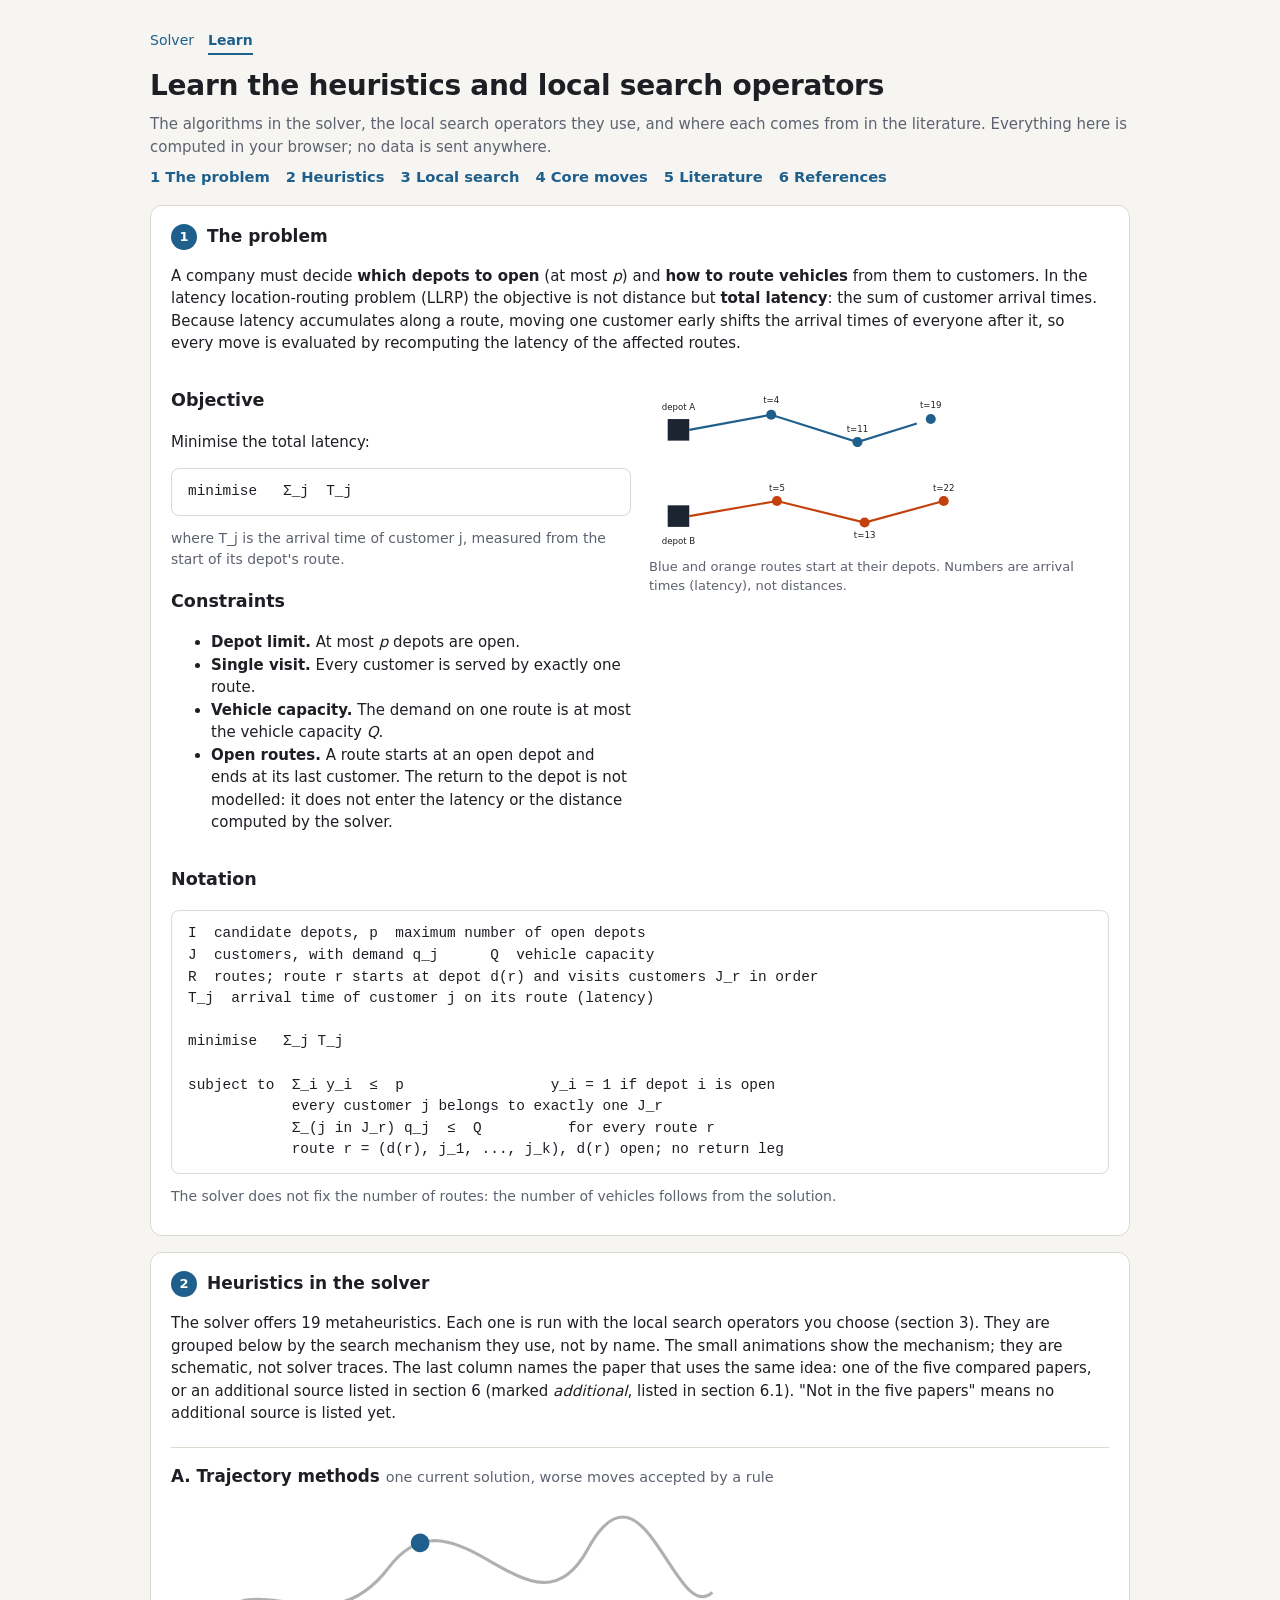
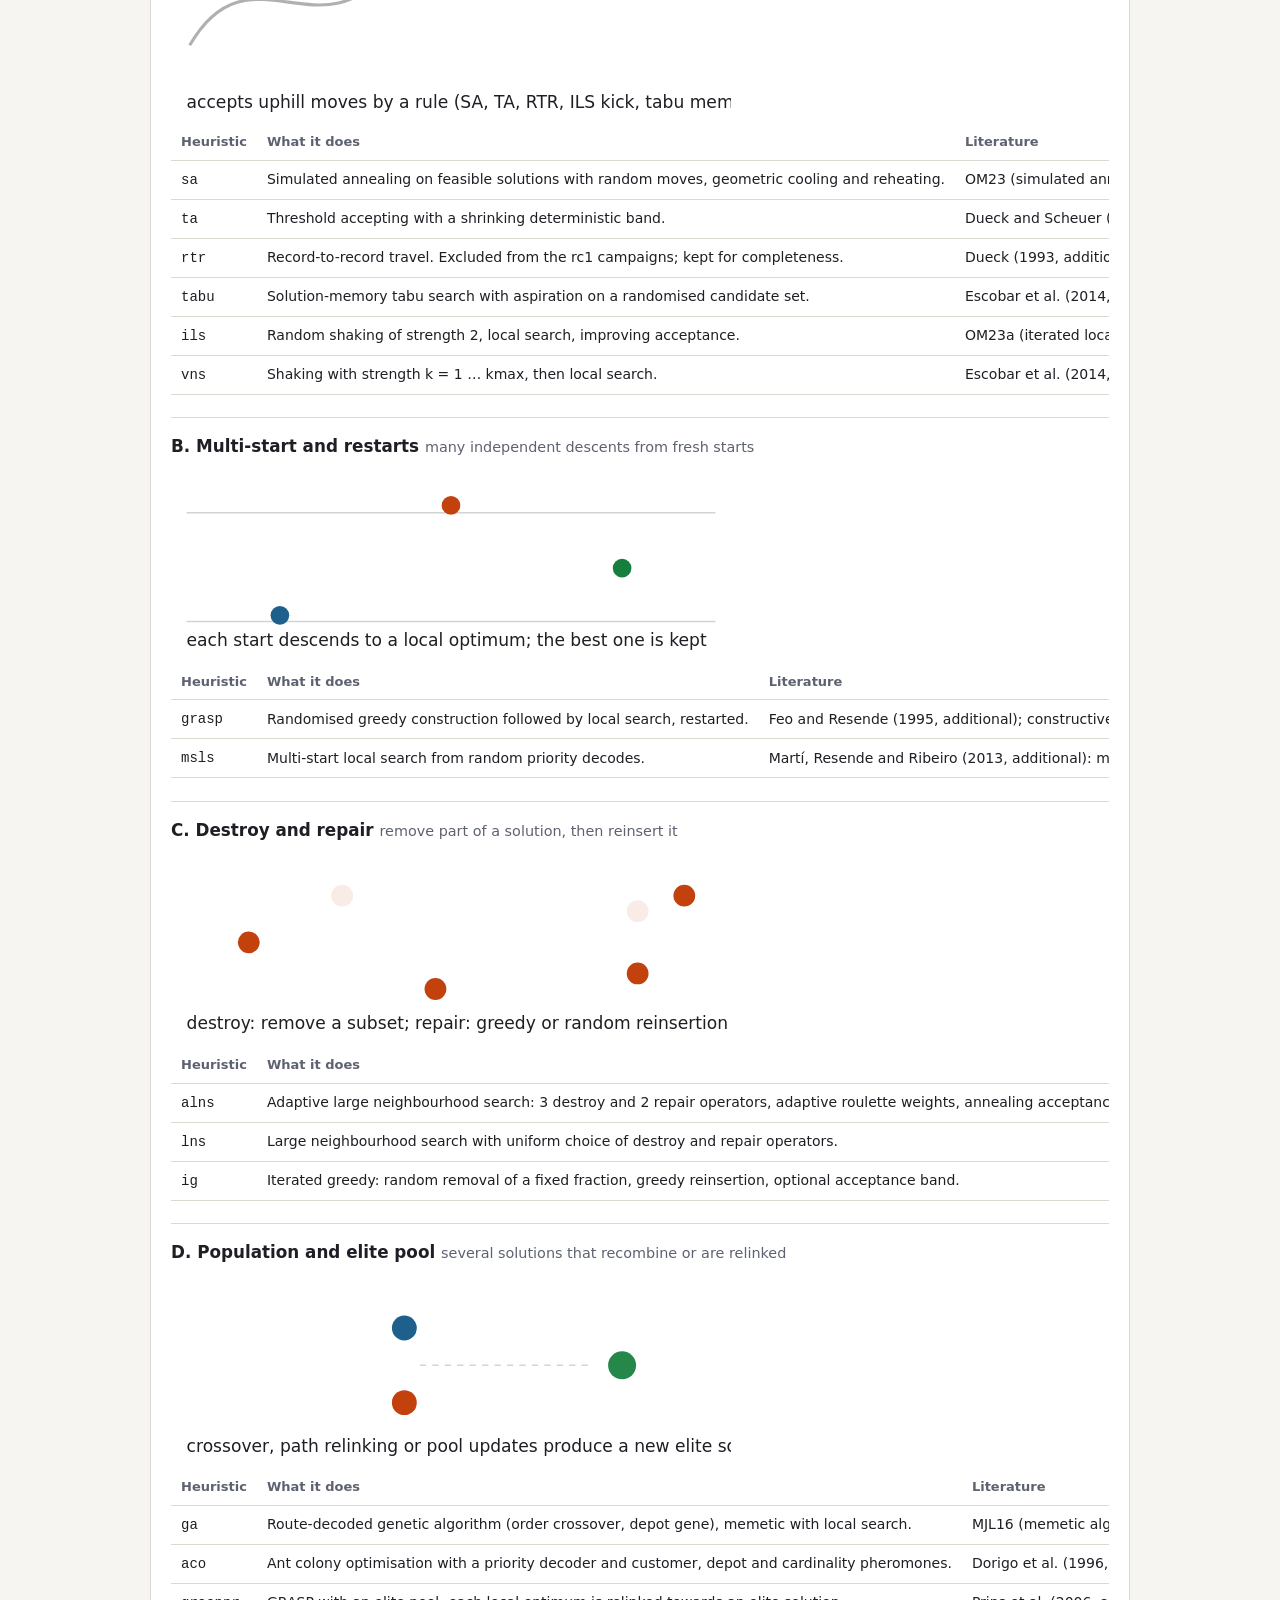
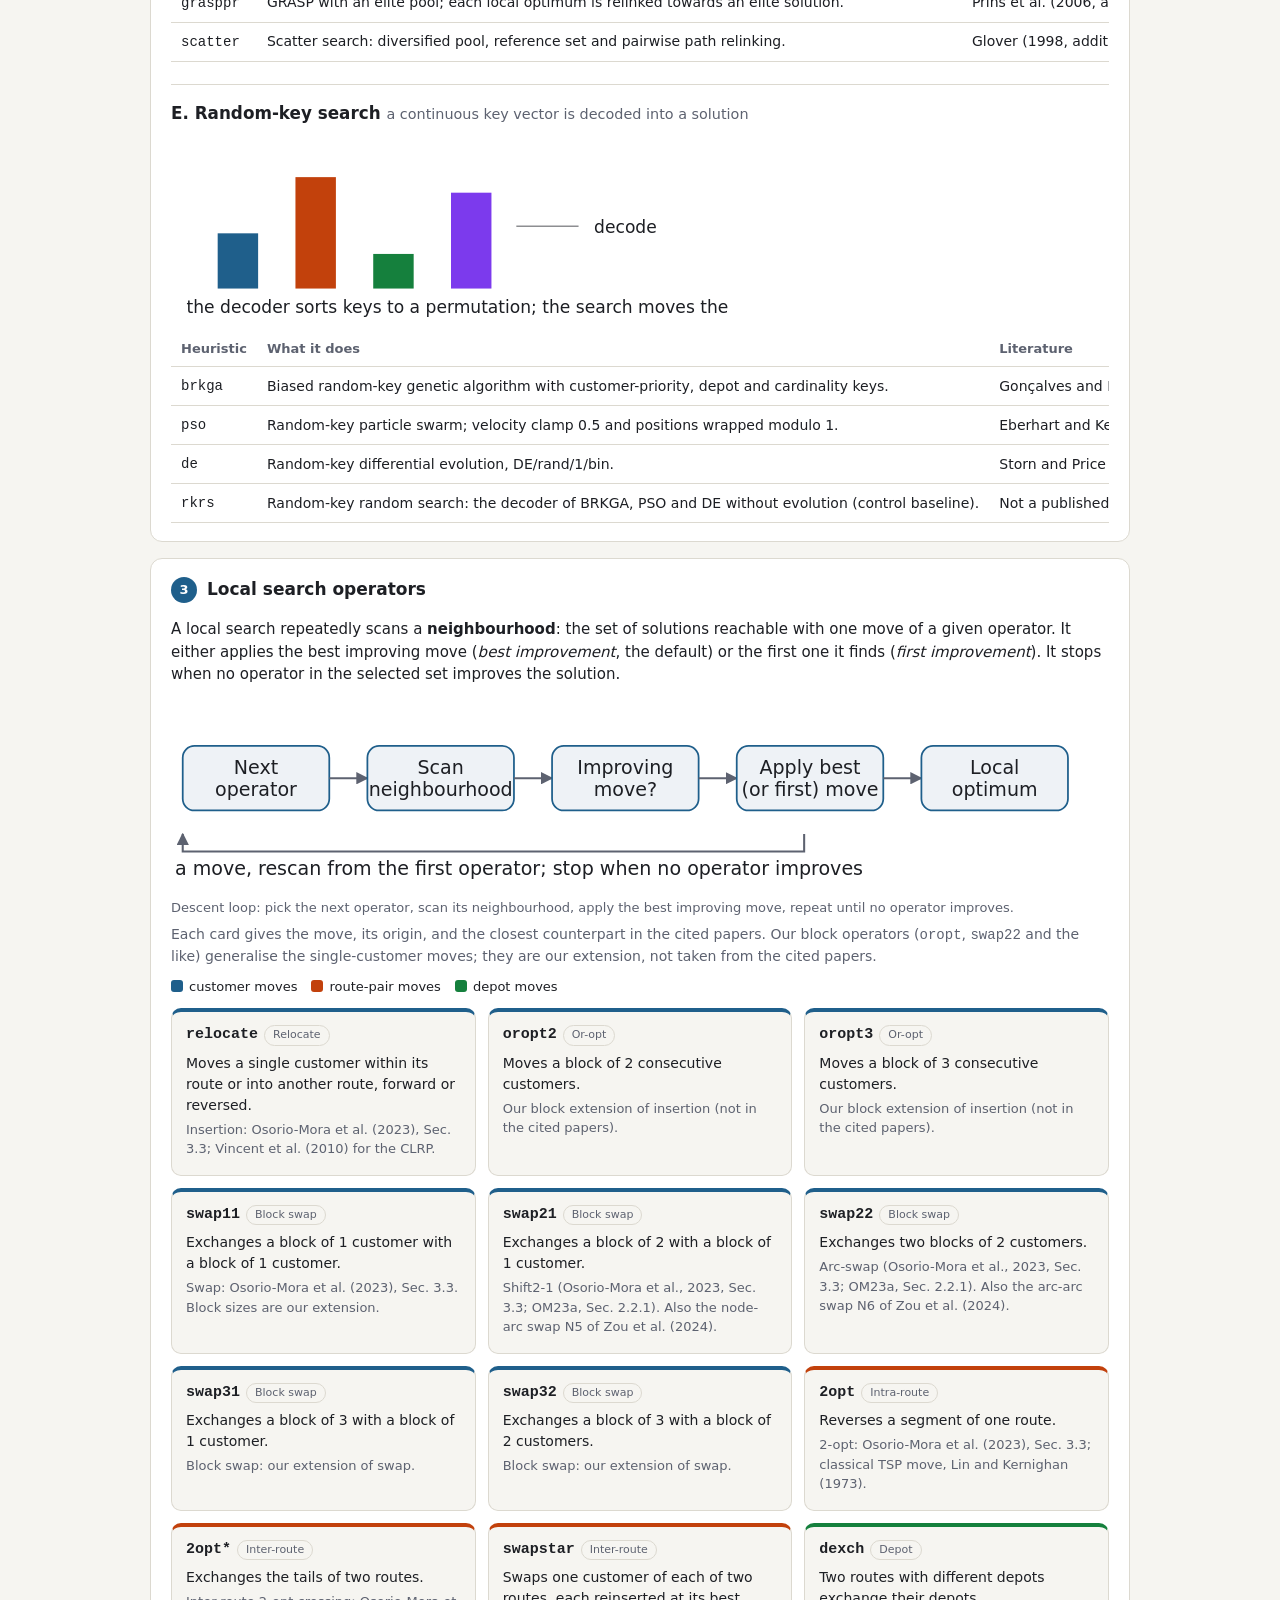
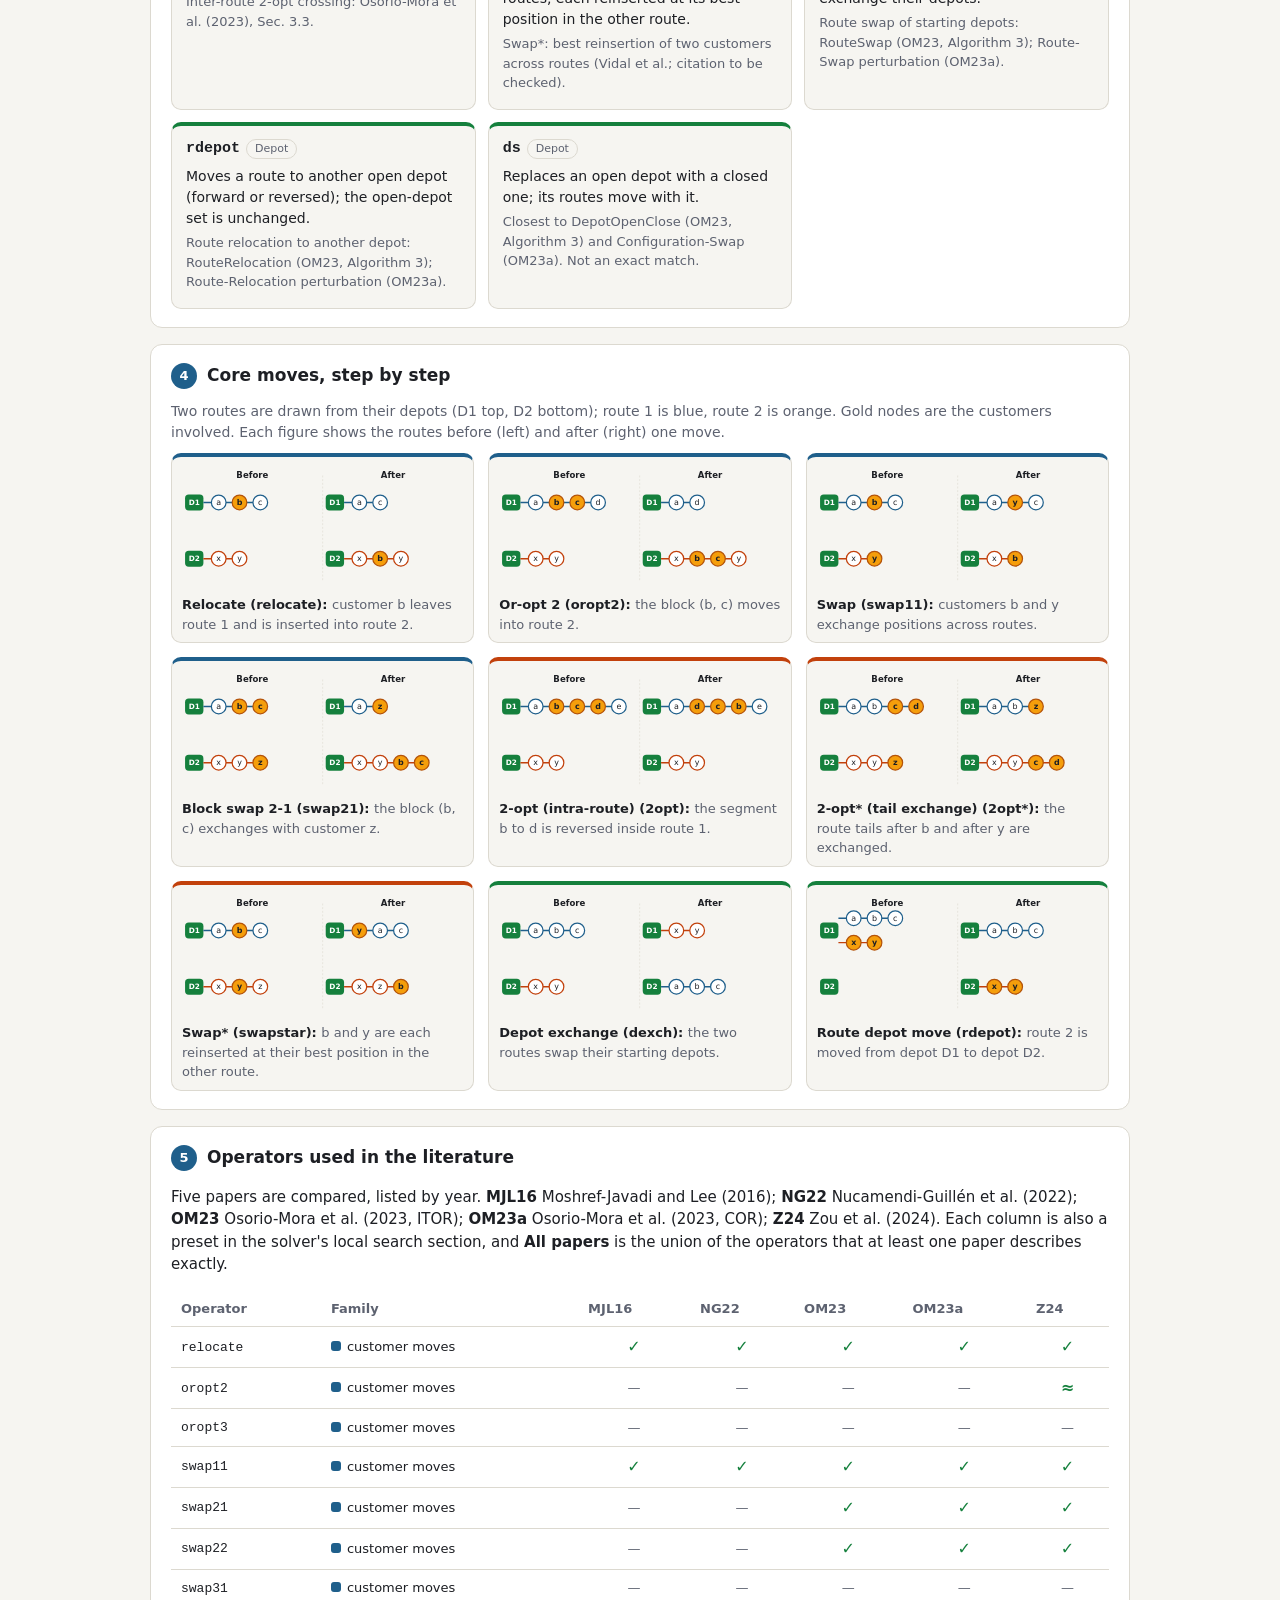
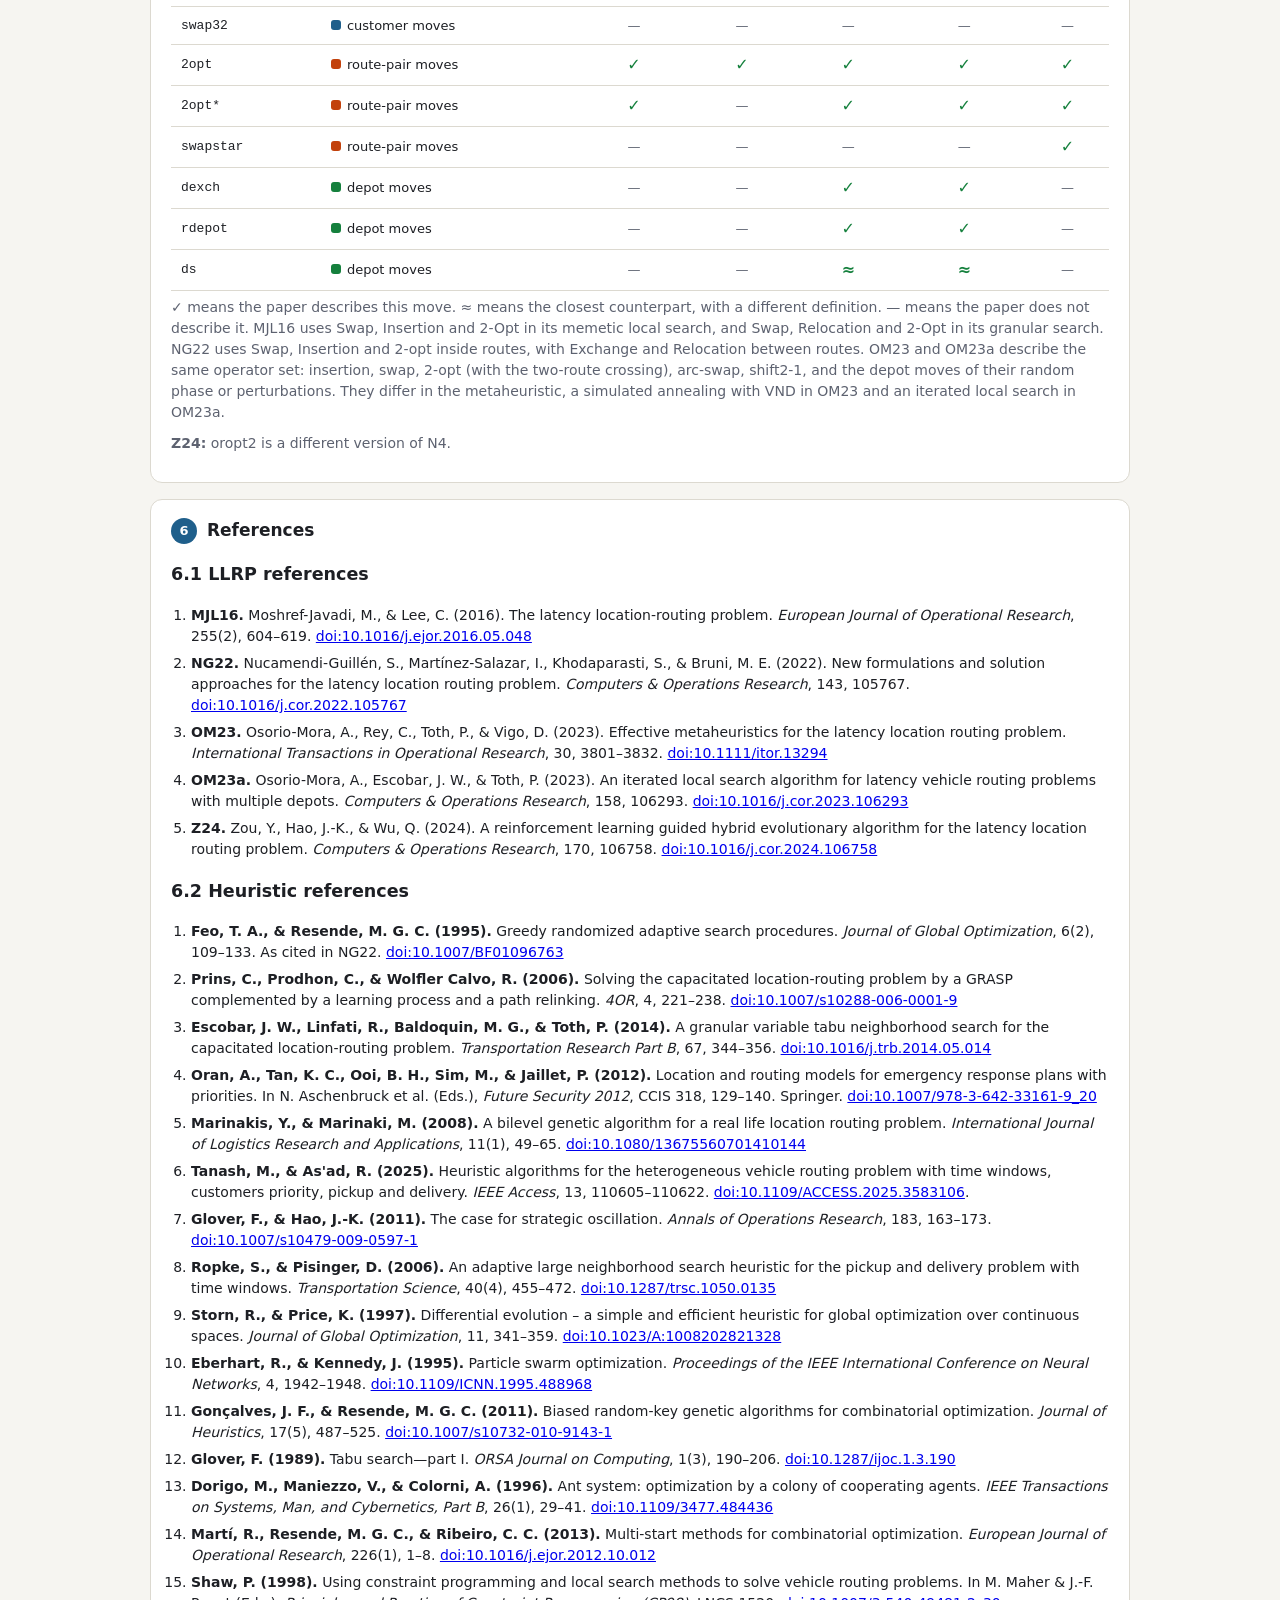
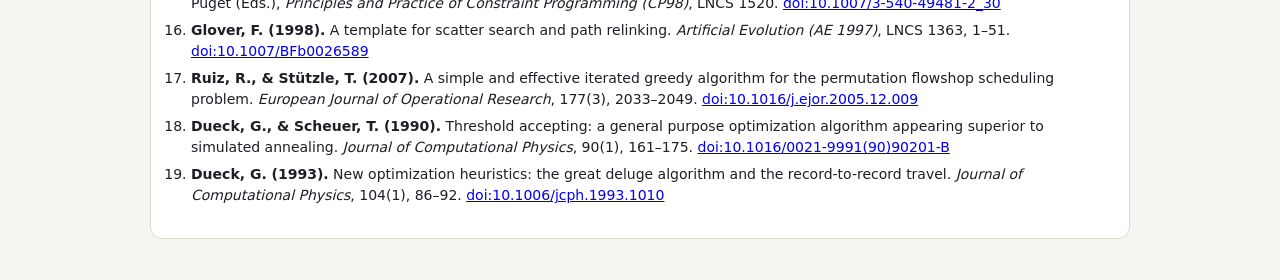
==== commit ad1dcd6a: "Learn: LLRP routes are open (no return leg), matching the solver's latency and distance evaluation." ====
--- a/learn.html
+++ b/learn.html
@@ -43,7 +43,7 @@
           <li><strong>Depot limit.</strong> At most <em>p</em> depots are open.</li>
           <li><strong>Single visit.</strong> Every customer is served by exactly one route.</li>
           <li><strong>Vehicle capacity.</strong> The demand on one route is at most the vehicle capacity <em>Q</em>.</li>
-          <li><strong>Route–depot consistency.</strong> A route starts and ends at the same open depot.</li>
+          <li><strong>Open routes.</strong> A route starts at an open depot and ends at its last customer. The return to the depot is not modelled: it does not enter the latency or the distance computed by the solver.</li>
         </ul>
       </div>
       <div>
@@ -74,7 +74,7 @@
     <h3>Notation</h3>
     <div class="eq">I  candidate depots, p  maximum number of open depots
 J  customers, with demand q_j      Q  vehicle capacity
-R  routes; route r starts and ends at depot d(r) and visits customers J_r
+R  routes; route r starts at depot d(r) and visits customers J_r in order
 T_j  arrival time of customer j on its route (latency)
 
 minimise   Σ_j T_j
@@ -82,7 +82,7 @@
 subject to  Σ_i y_i  ≤  p                 y_i = 1 if depot i is open
             every customer j belongs to exactly one J_r
             Σ_(j in J_r) q_j  ≤  Q          for every route r
-            route r = (d(r), j_1, ..., j_k, d(r)), d(r) open</div>
+            route r = (d(r), j_1, ..., j_k), d(r) open; no return leg</div>
     <p class="muted">The solver does not fix the number of routes: the number of vehicles follows from the solution.</p>
   </section>
 
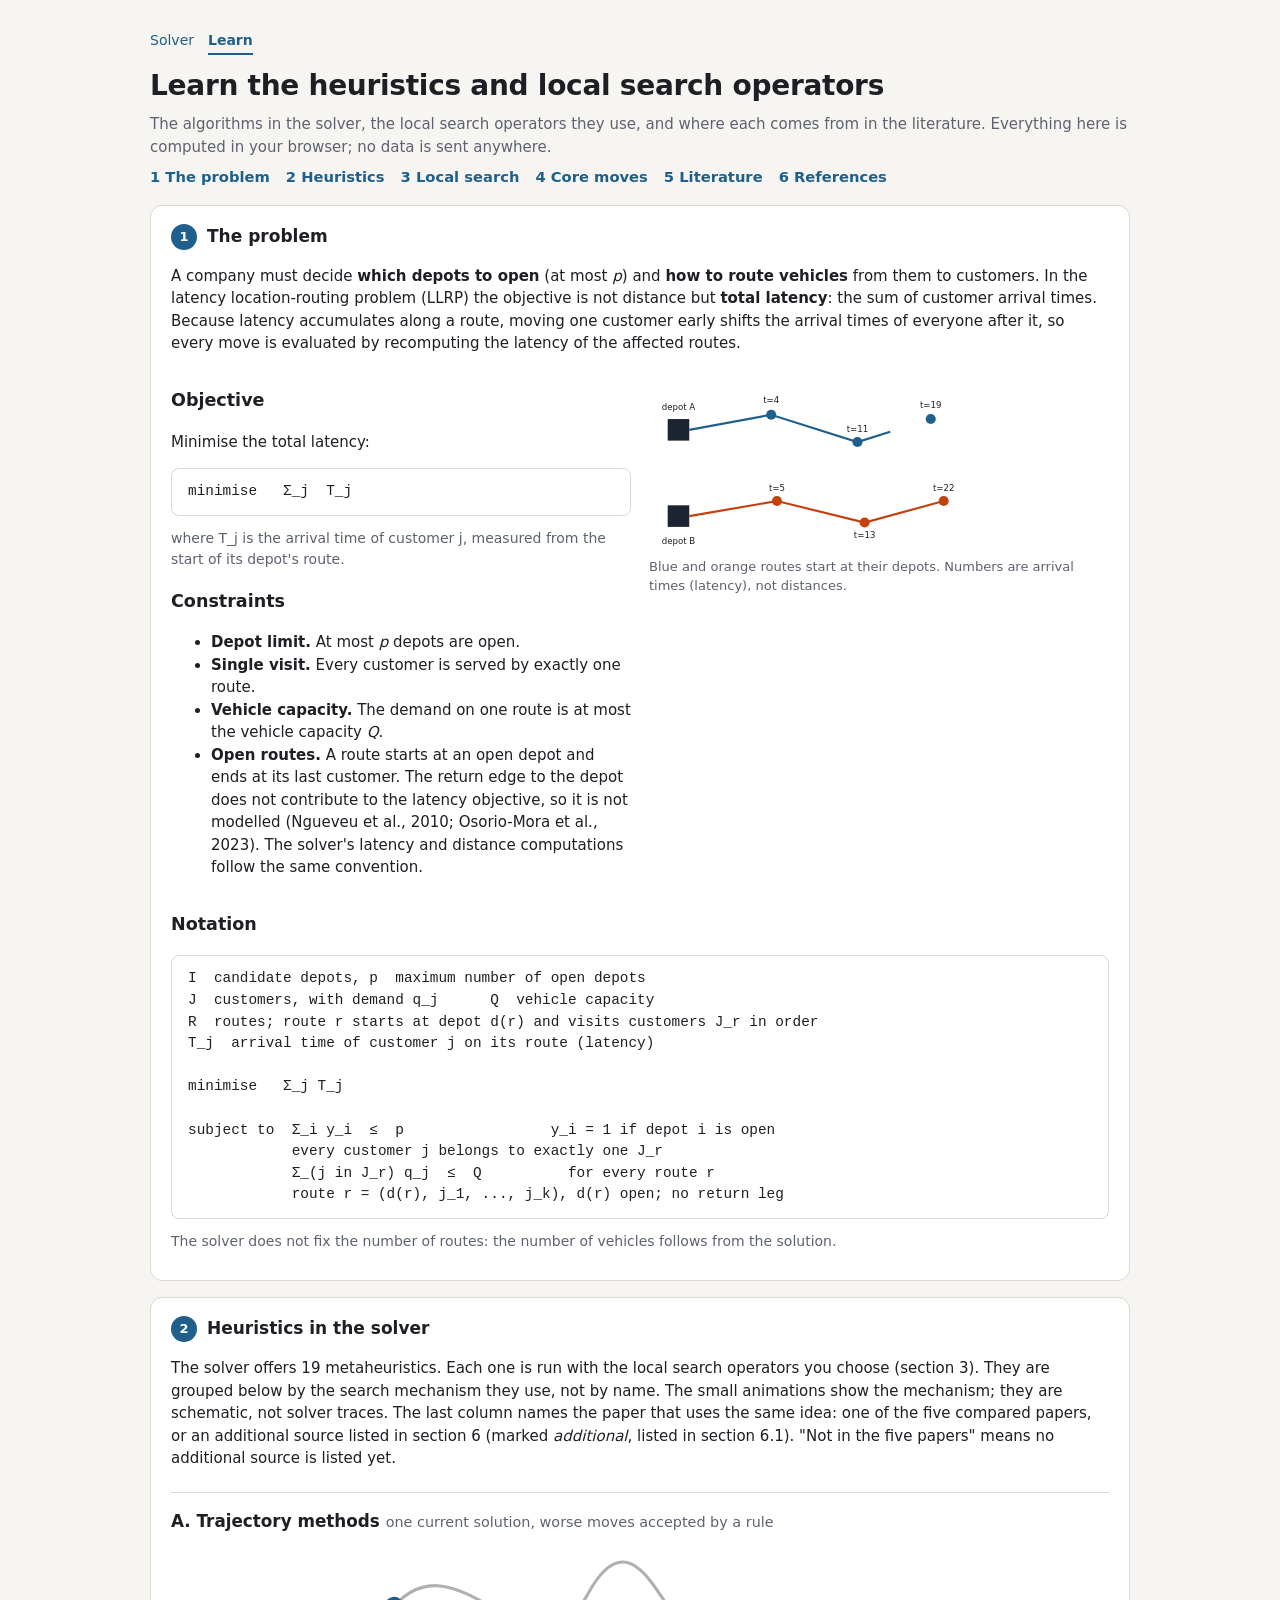
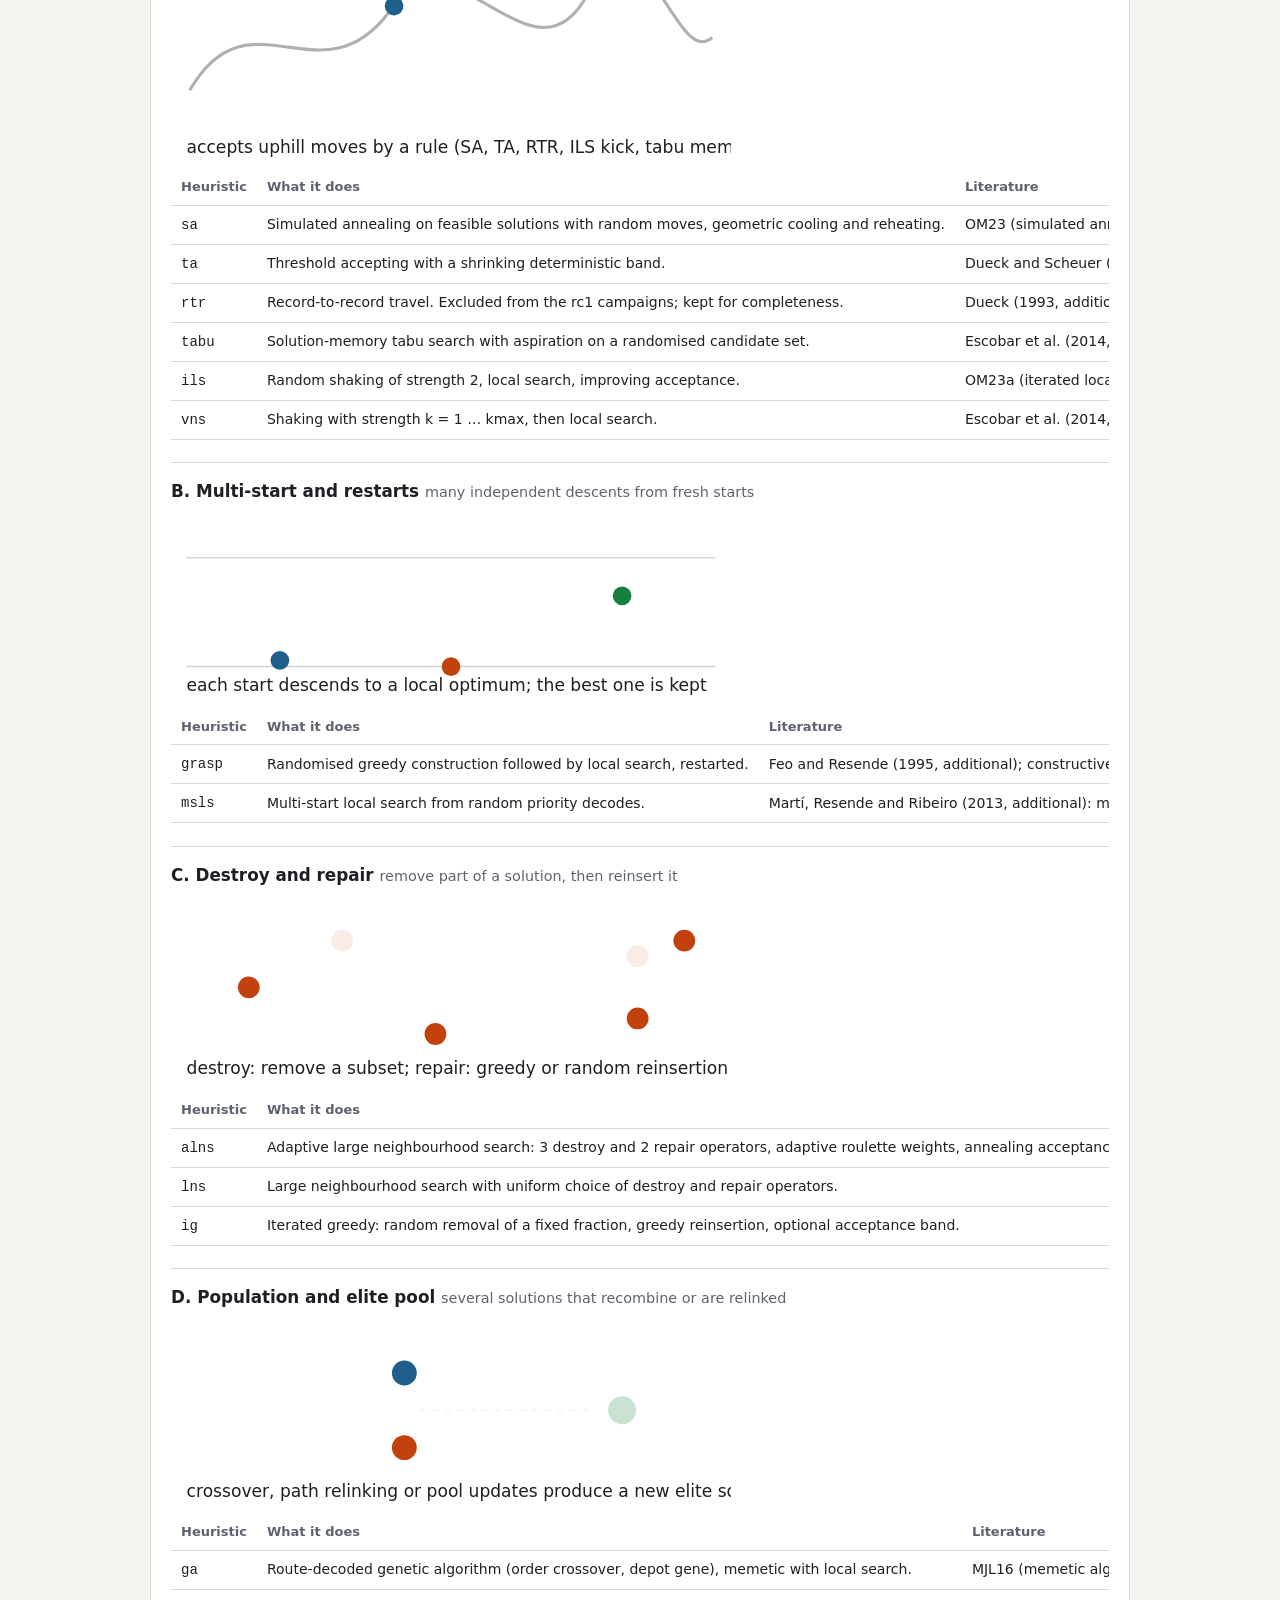
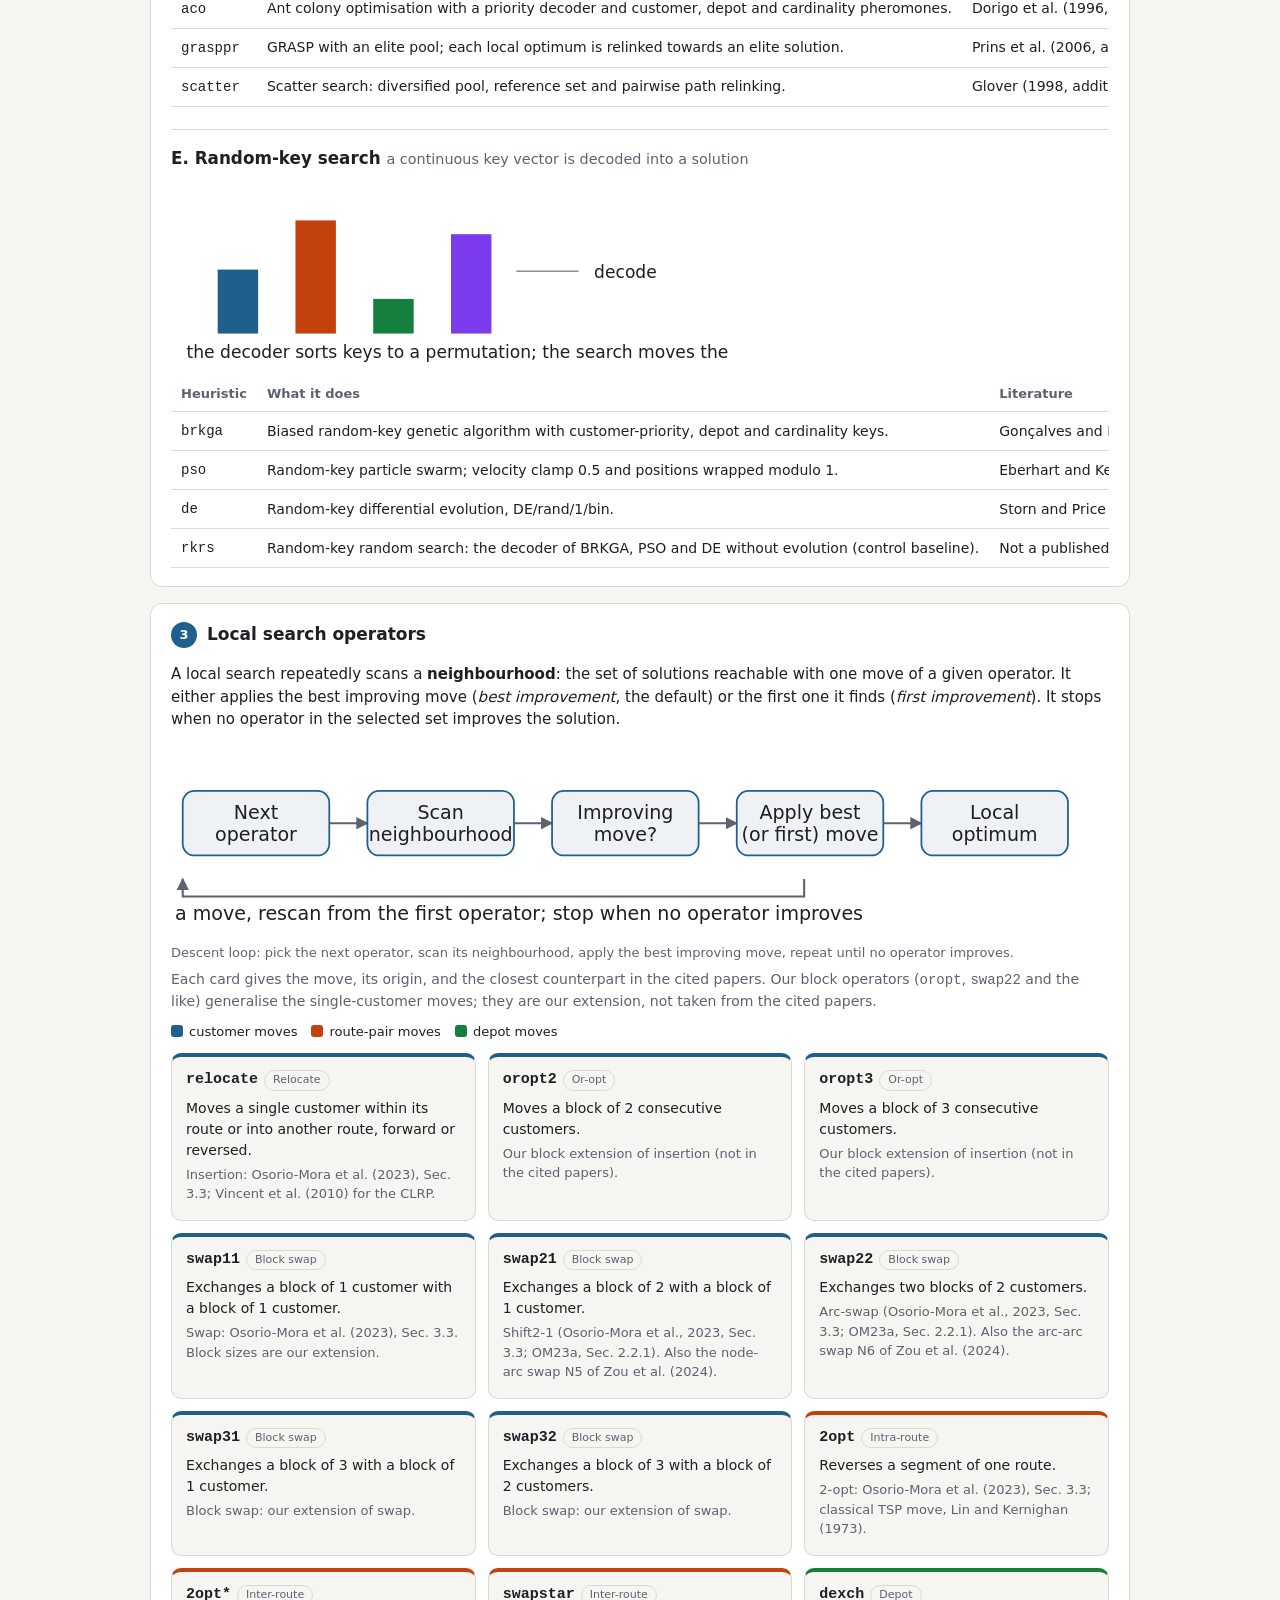
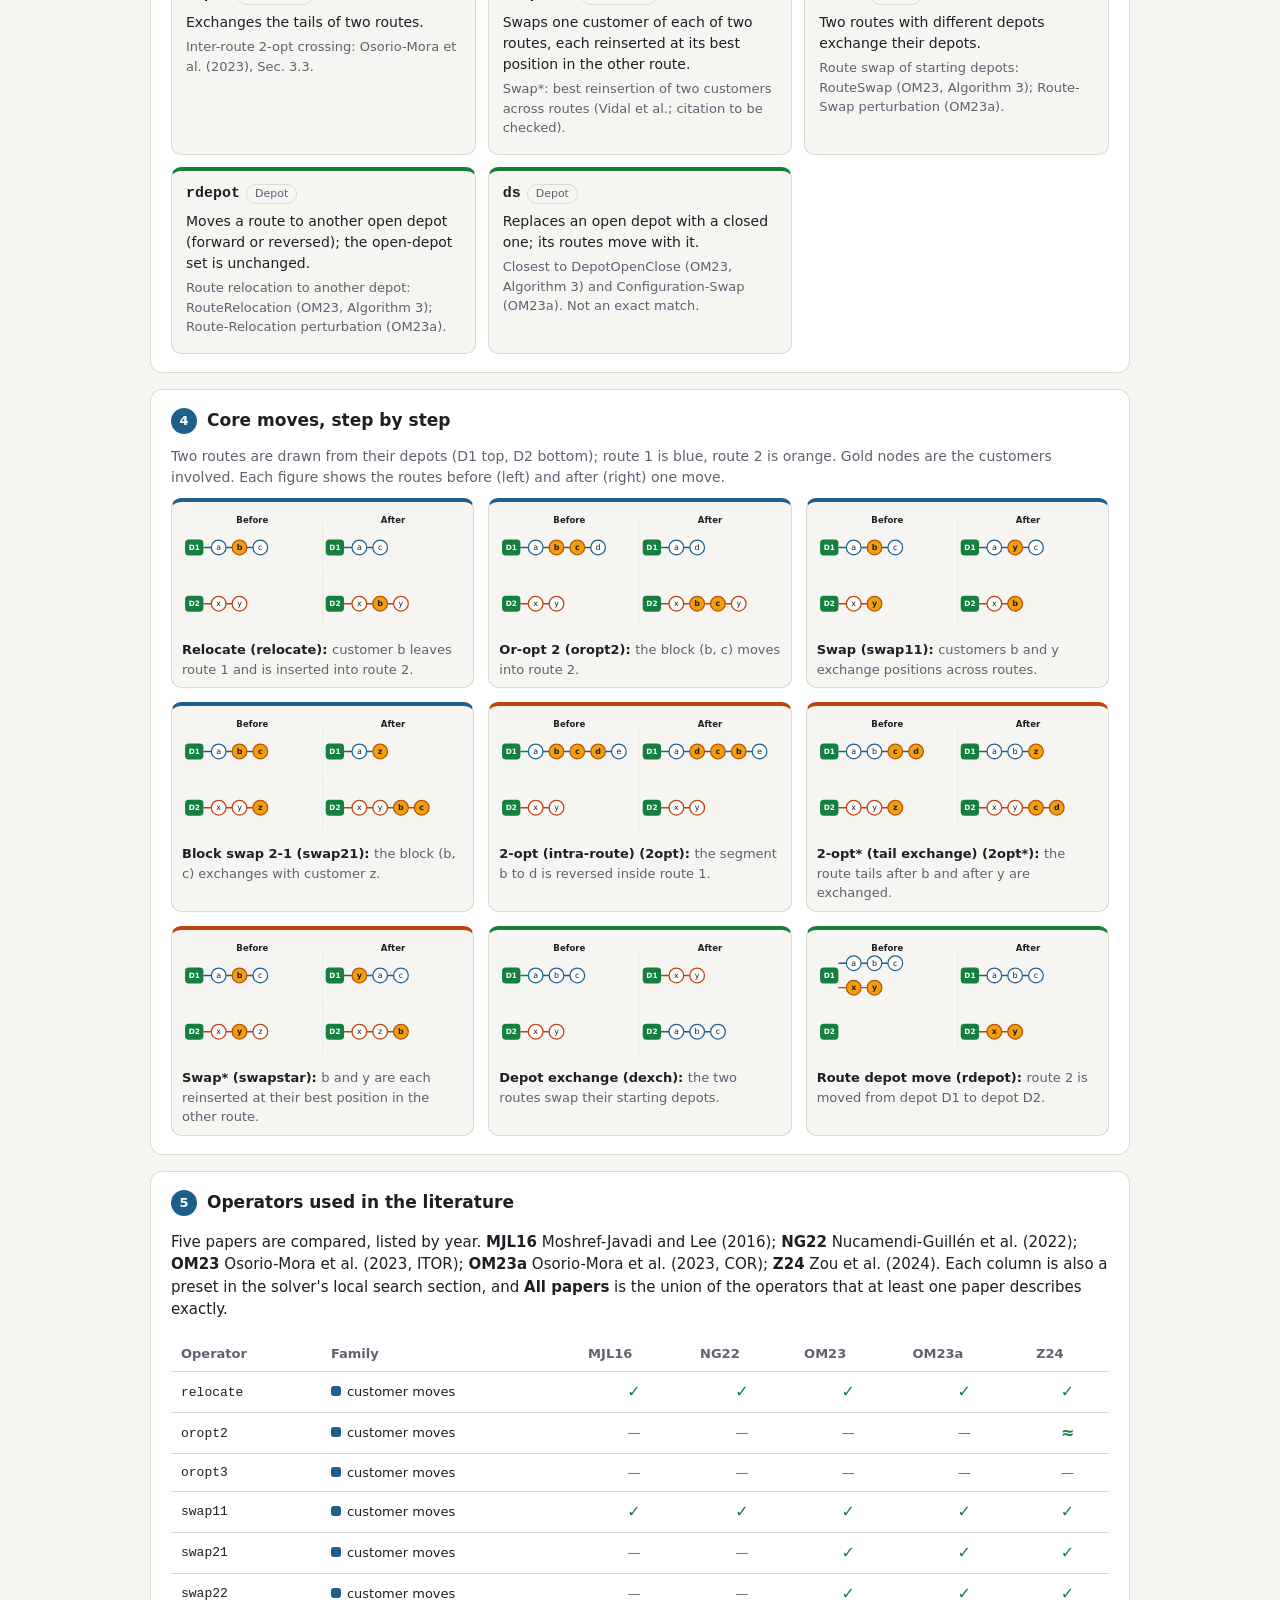
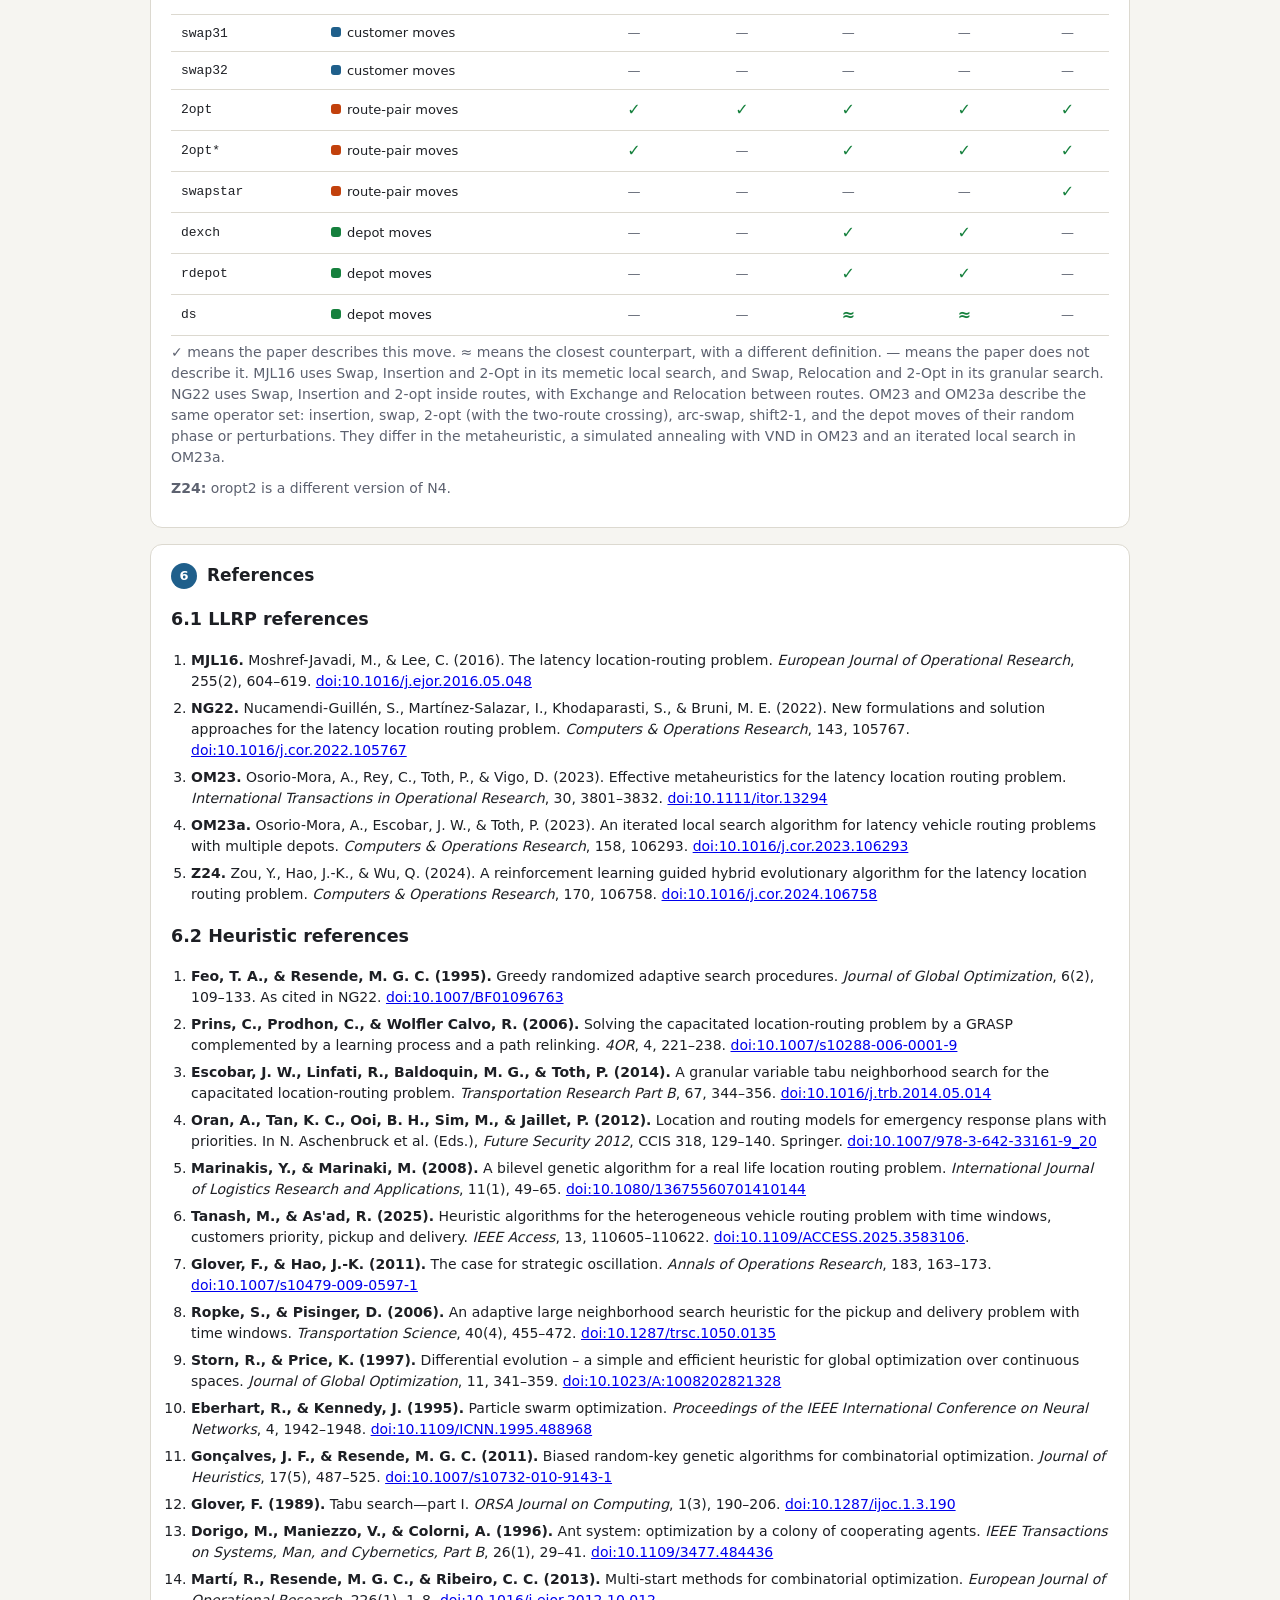
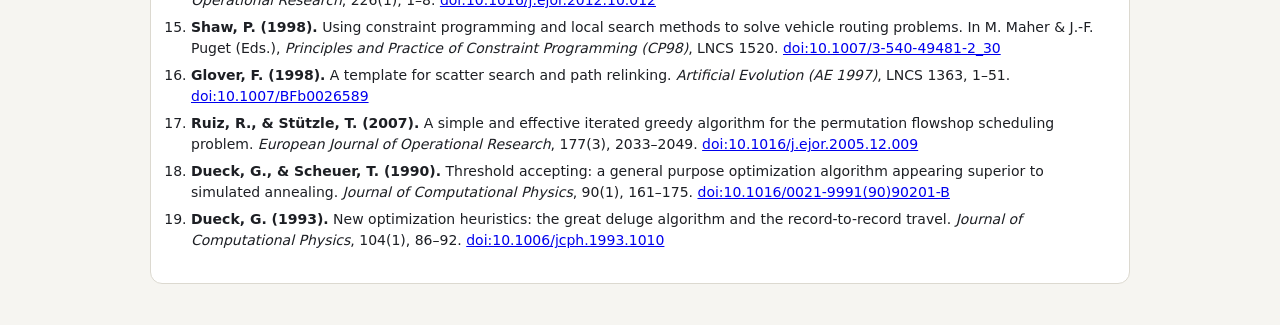
==== commit 6b131ce1: "Learn: cite open-route convention (Ngueveu et al. 2010; Osorio-Mora et al. 2023)" ====
--- a/learn.html
+++ b/learn.html
@@ -43,7 +43,7 @@
           <li><strong>Depot limit.</strong> At most <em>p</em> depots are open.</li>
           <li><strong>Single visit.</strong> Every customer is served by exactly one route.</li>
           <li><strong>Vehicle capacity.</strong> The demand on one route is at most the vehicle capacity <em>Q</em>.</li>
-          <li><strong>Open routes.</strong> A route starts at an open depot and ends at its last customer. The return to the depot is not modelled: it does not enter the latency or the distance computed by the solver.</li>
+          <li><strong>Open routes.</strong> A route starts at an open depot and ends at its last customer. The return edge to the depot does not contribute to the latency objective, so it is not modelled (Ngueveu et al., 2010; Osorio-Mora et al., 2023). The solver's latency and distance computations follow the same convention.</li>
         </ul>
       </div>
       <div>
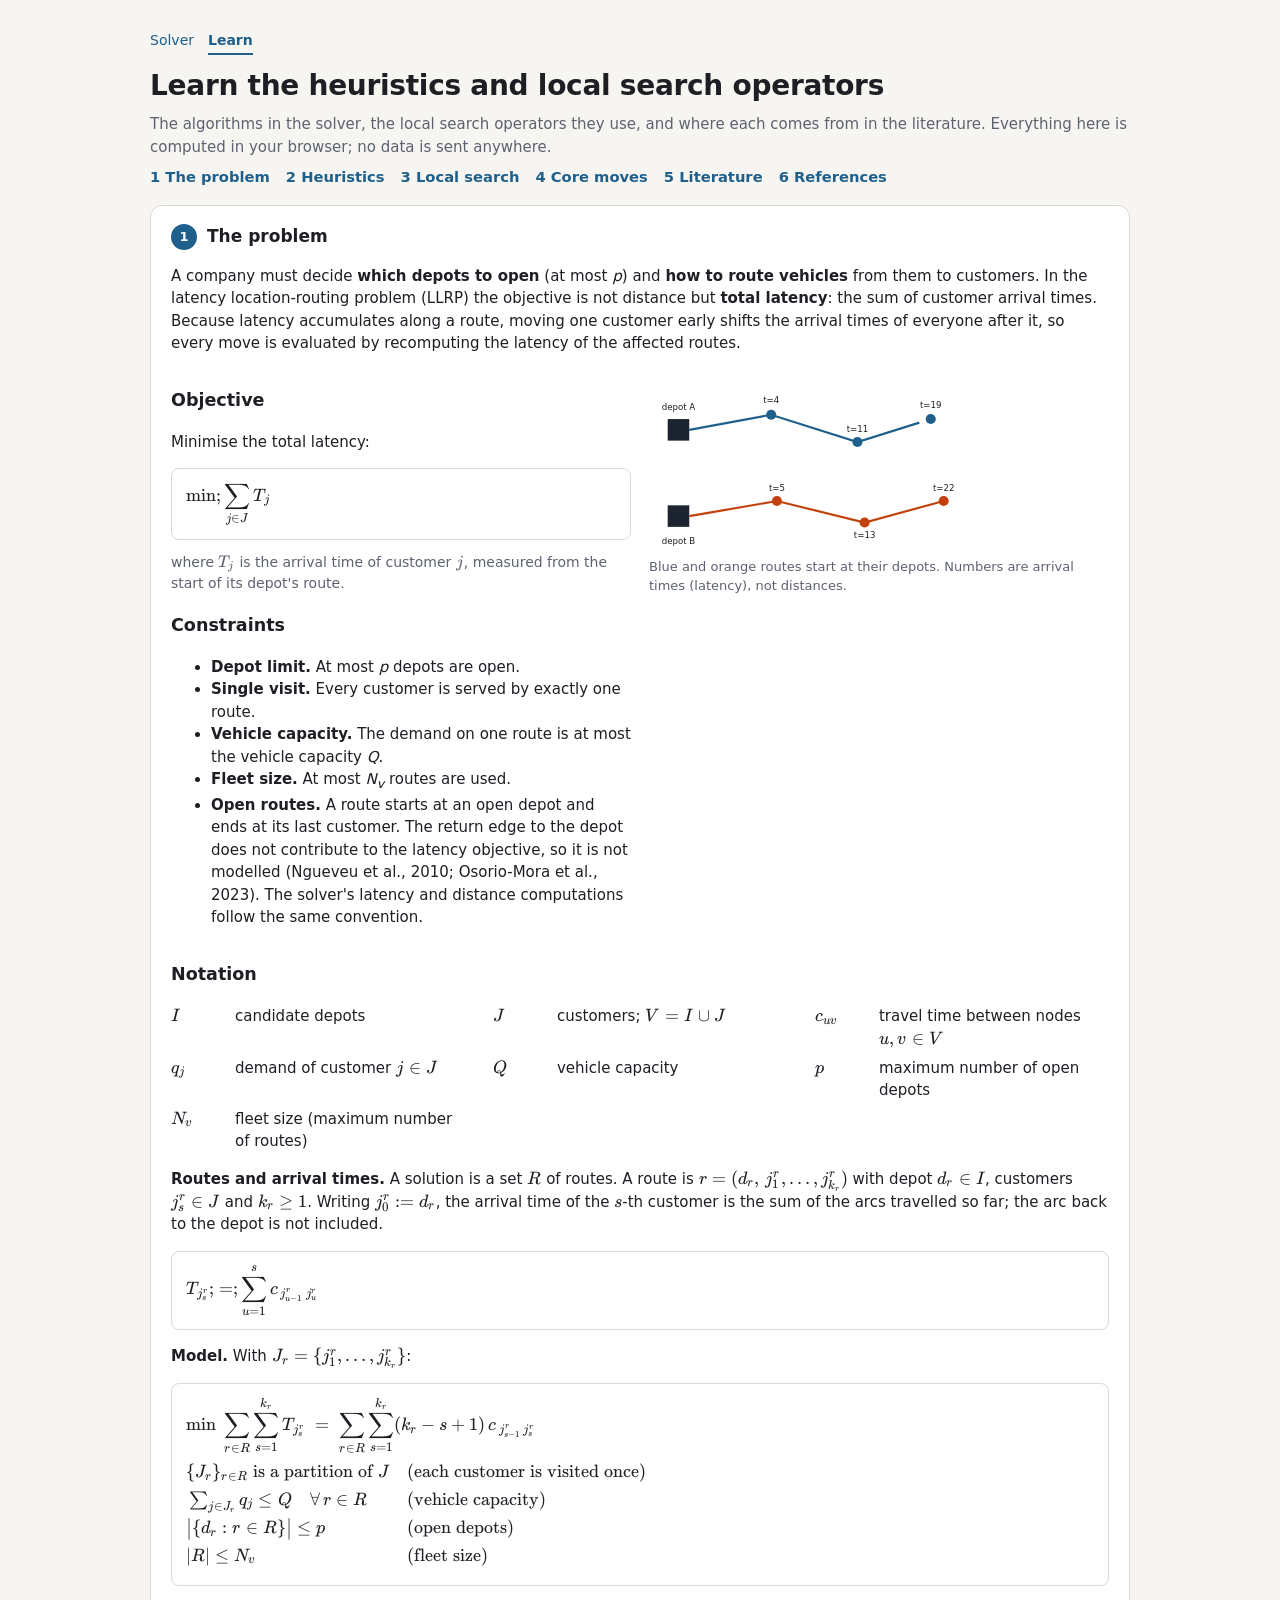
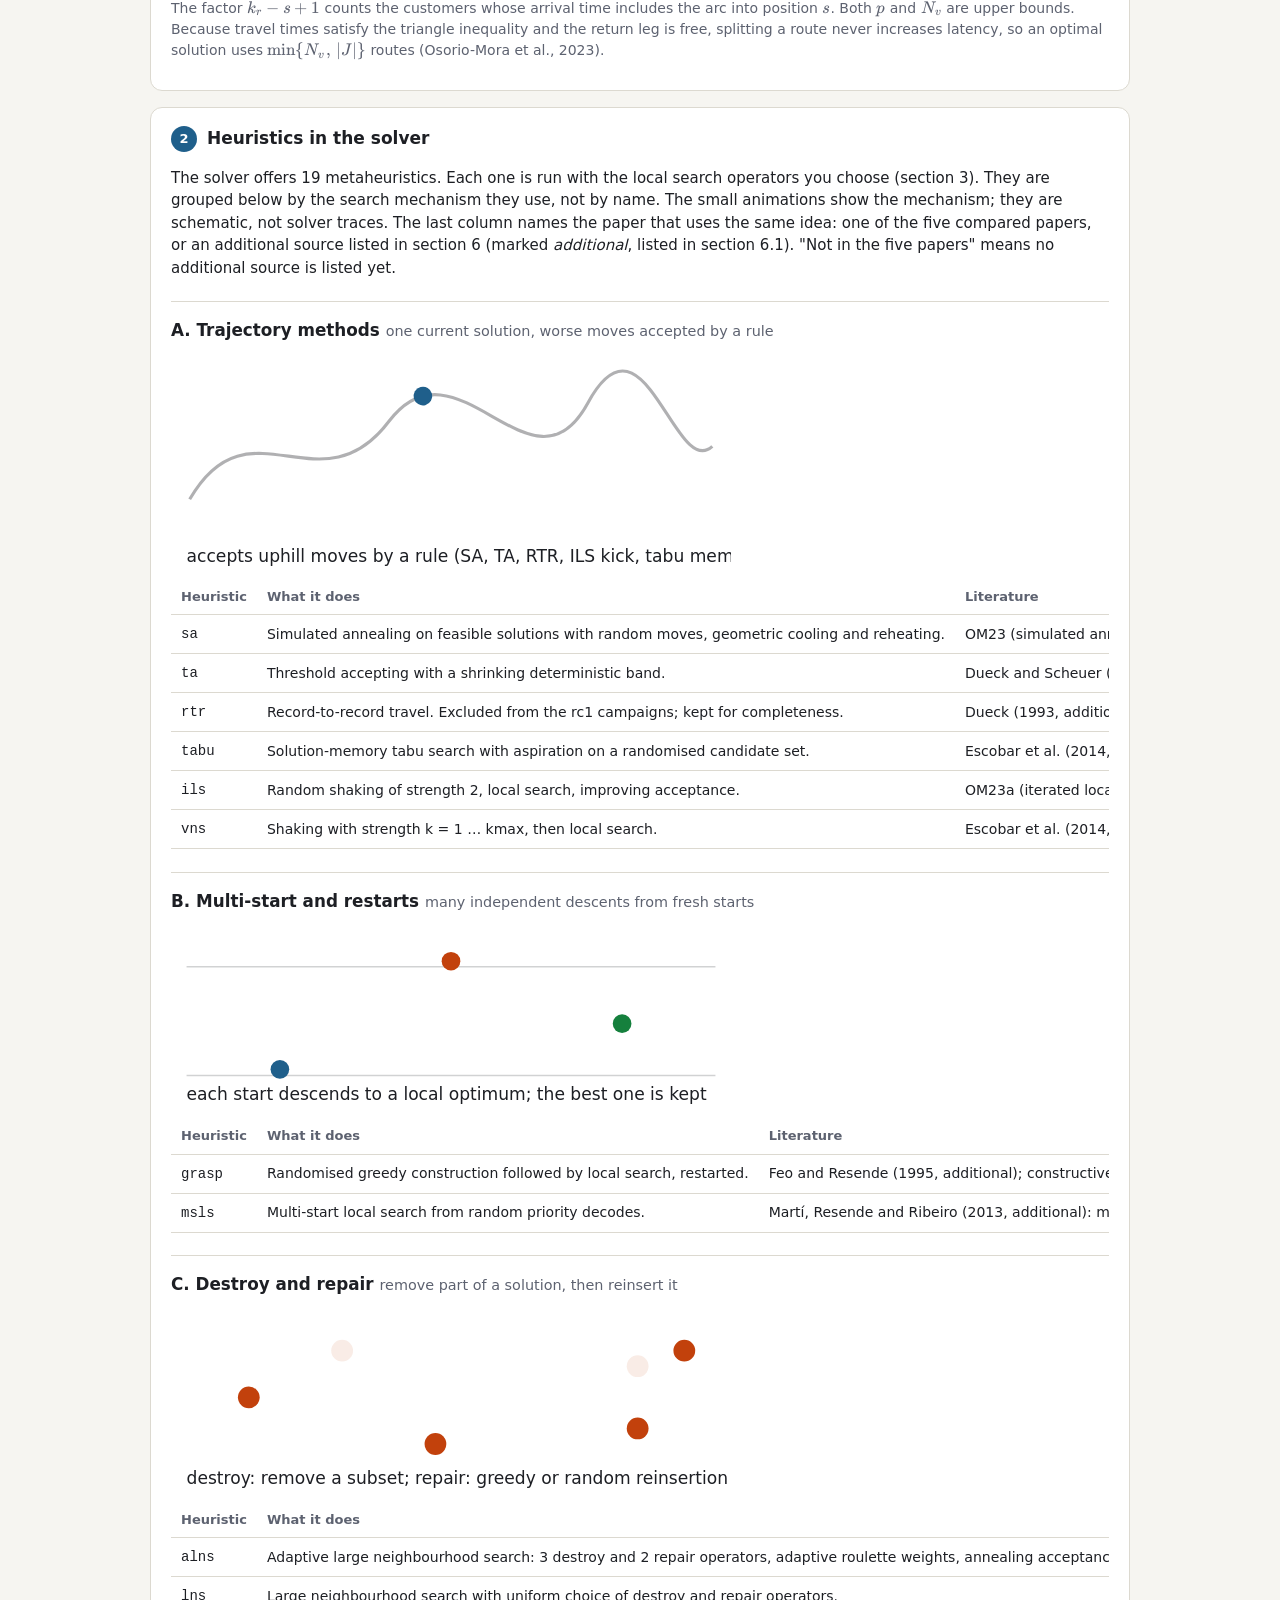
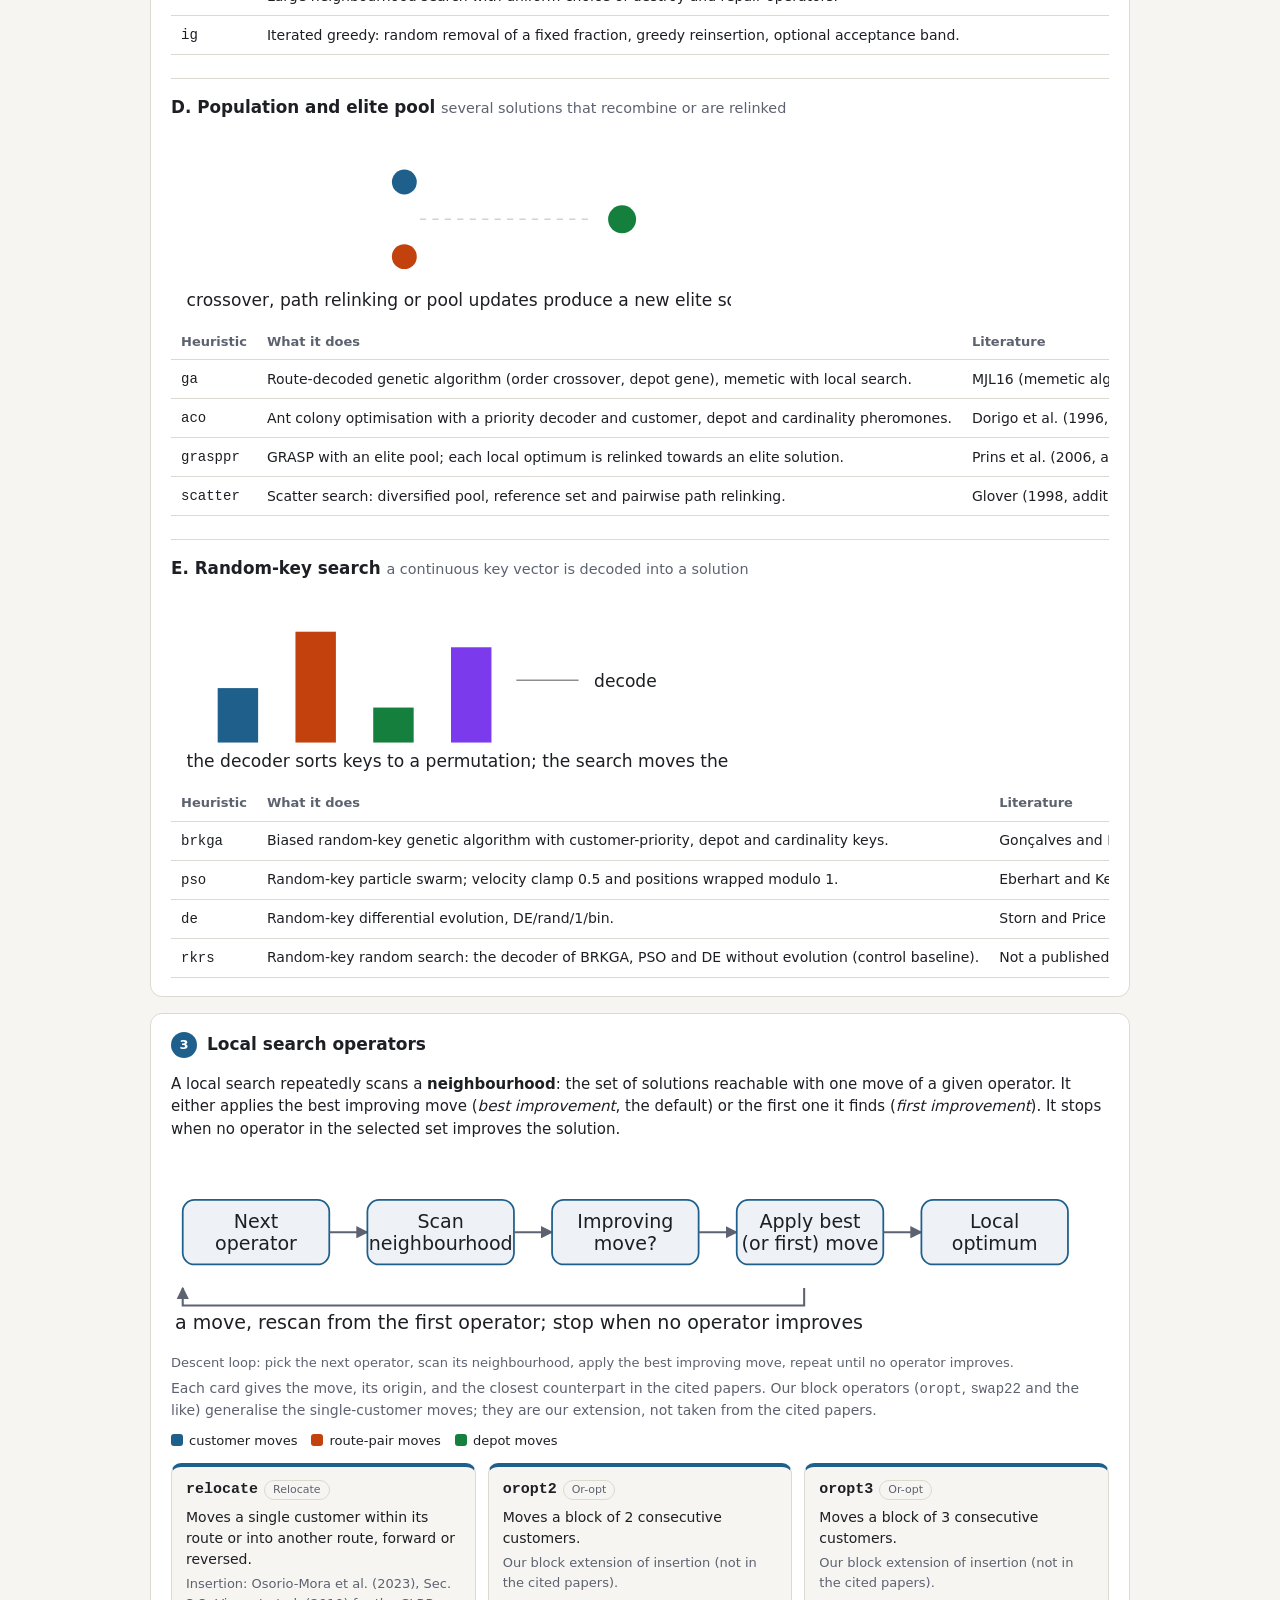
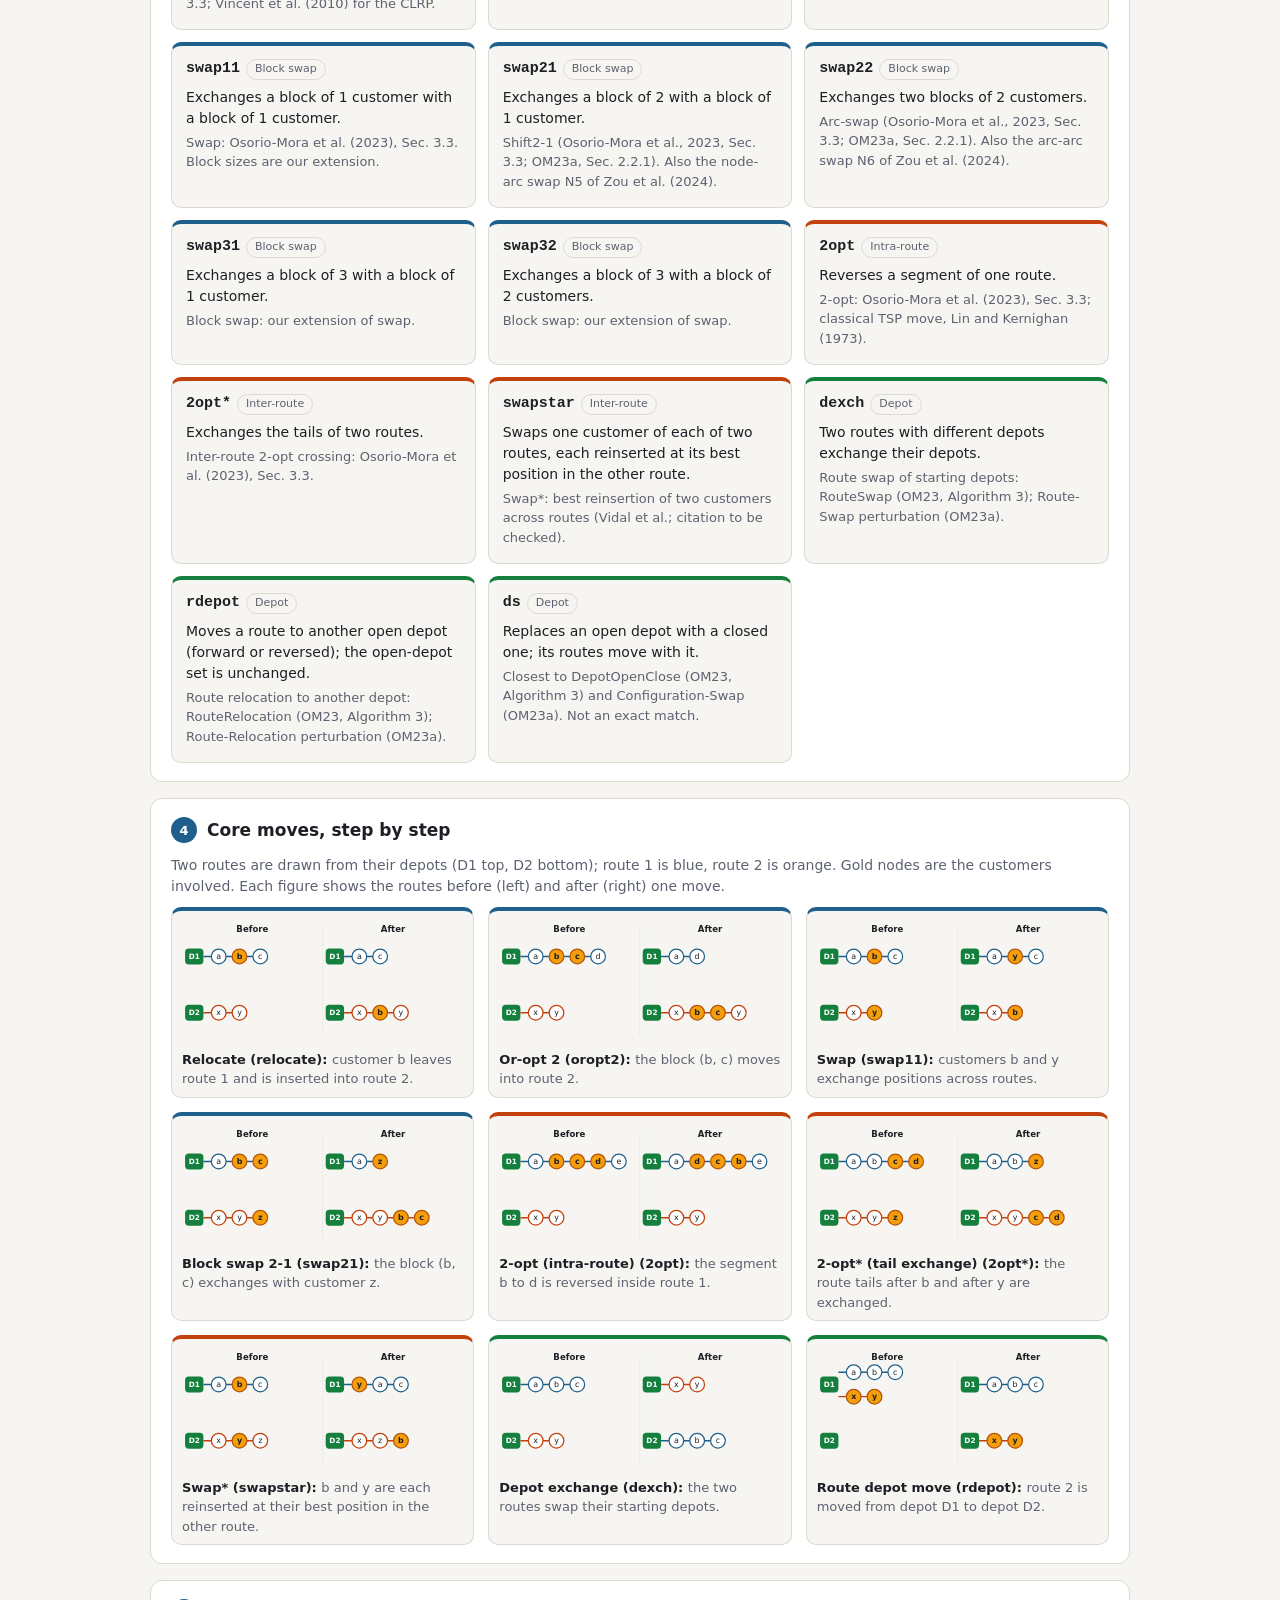
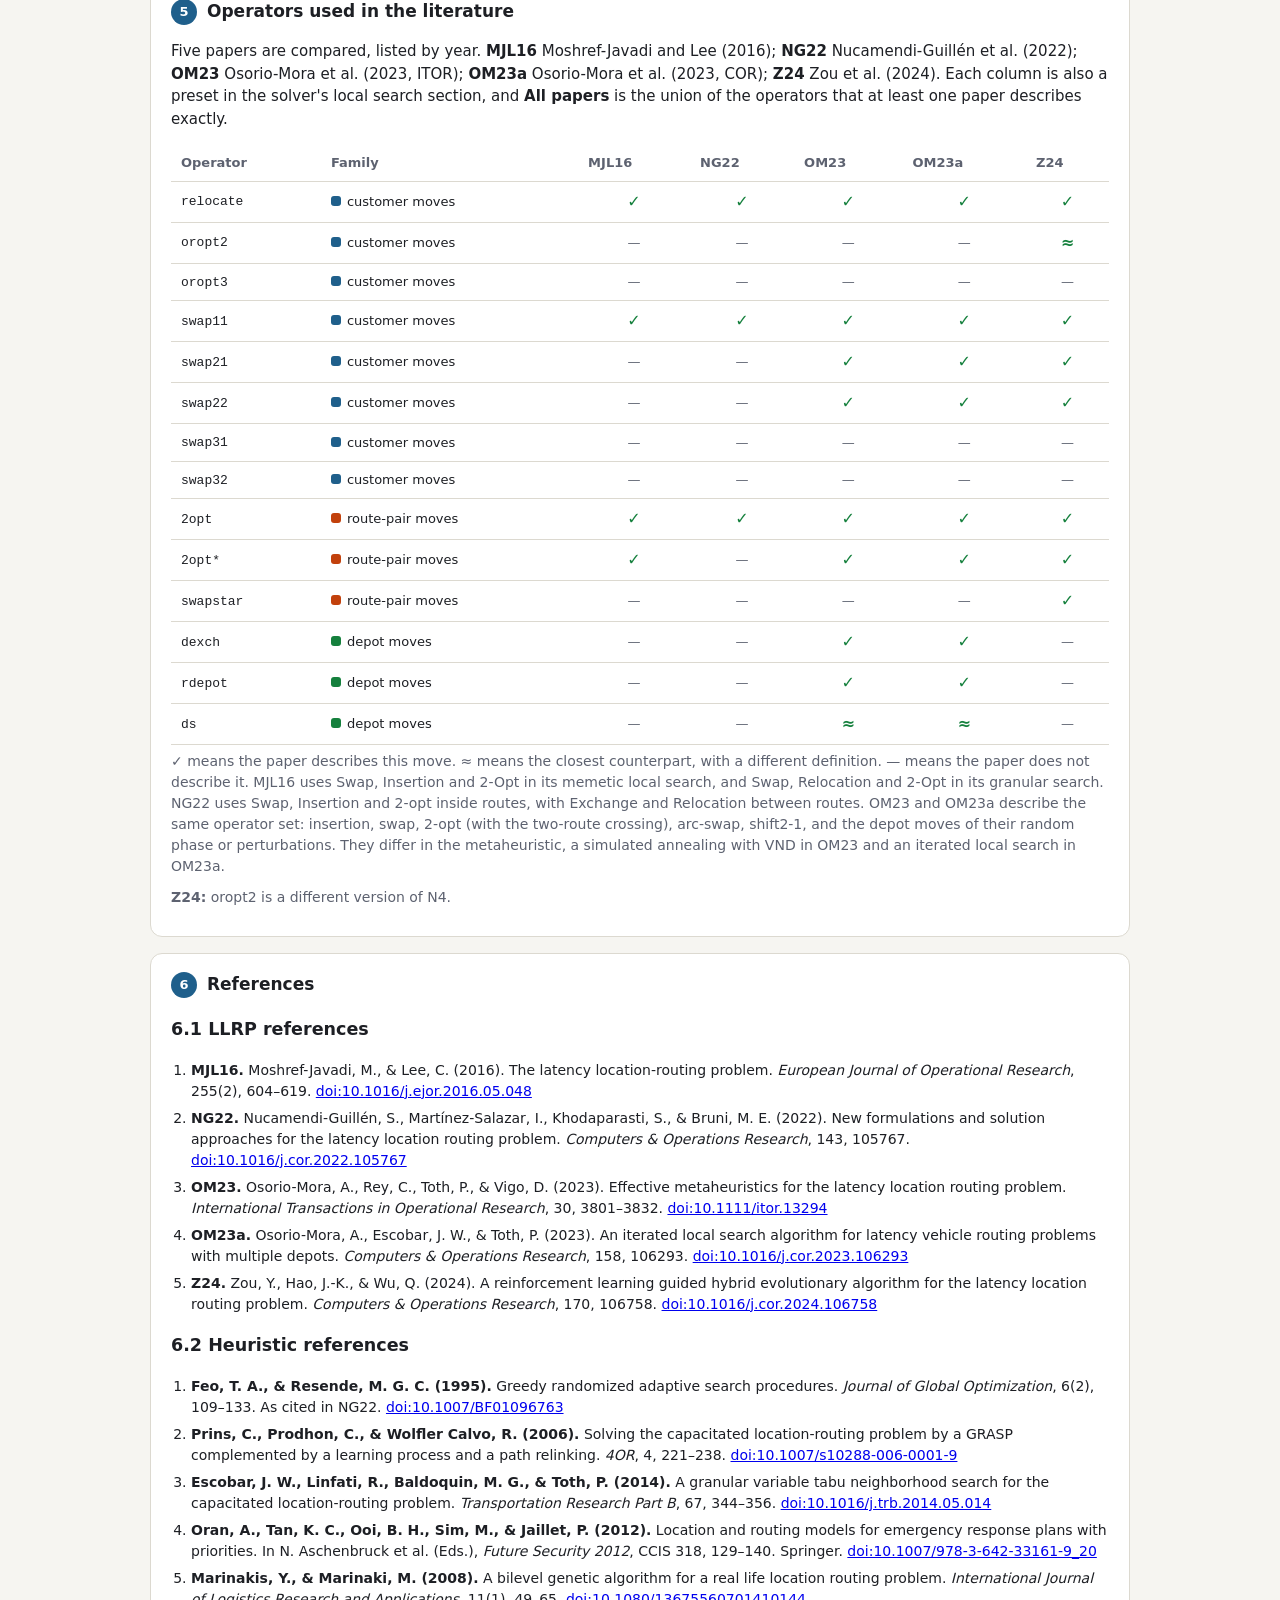
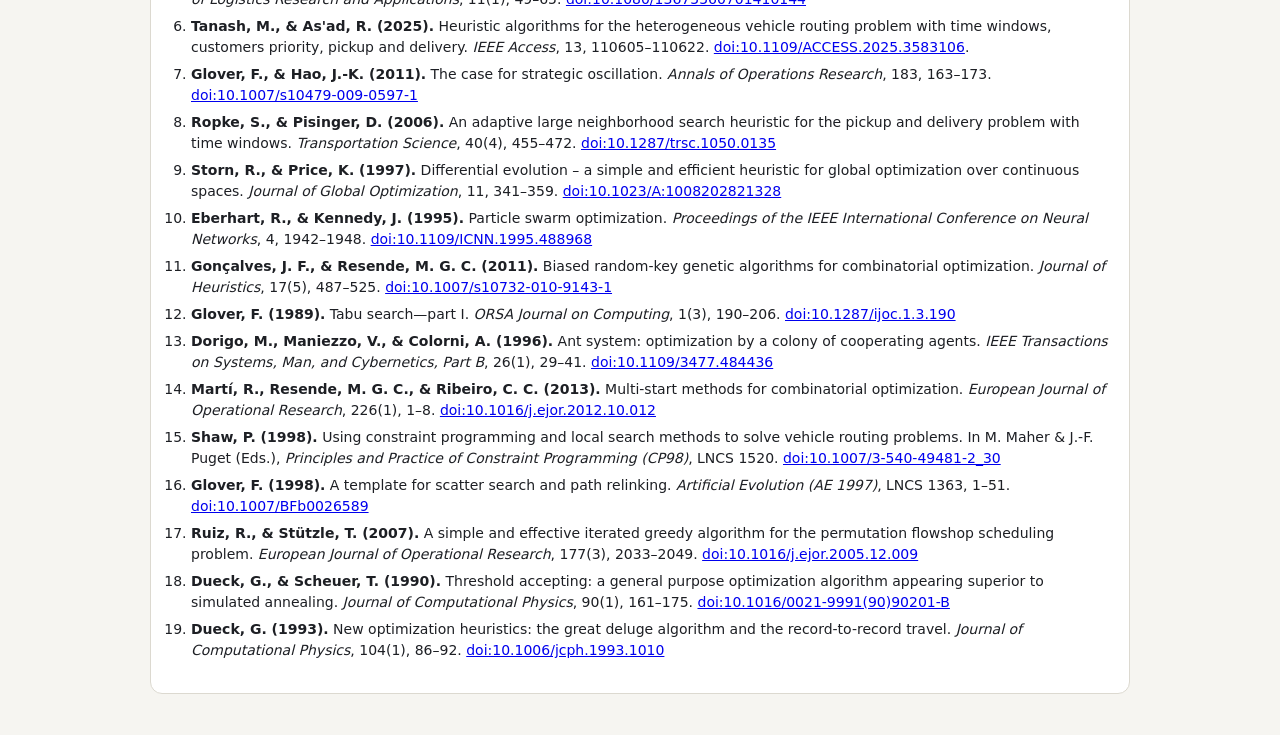
==== commit e26aefe3: "Learn: typeset notation and model with KaTeX, add fleet-size bound Replace the monospace notation bo" ====
--- a/learn.html
+++ b/learn.html
@@ -5,6 +5,7 @@
 <meta name="viewport" content="width=device-width, initial-scale=1">
 <title>LLRP Solver: Learn</title>
 <link rel="stylesheet" href="style.css">
+<link rel="stylesheet" href="vendor/katex/katex.min.css">
 <style>
   .hclass { margin: 1.4rem 0 0; padding-top: 1rem; border-top: 1px solid var(--line, #d8dee6); }
   .hclass h3 { margin: 0 0 .4rem; font-size: 1.05rem; }
@@ -36,13 +37,14 @@
       <div>
         <h3>Objective</h3>
         <p>Minimise the total latency:</p>
-        <div class="eq">minimise   Σ_j  T_j</div>
-        <p class="muted">where T_j is the arrival time of customer j, measured from the start of its depot's route.</p>
+        <!--tex:objective--><div class="math-box"><span class="katex-display"><span class="katex"><span class="katex-mathml"><math xmlns="http://www.w3.org/1998/Math/MathML" display="block"><semantics><mrow><mi>min</mi><mo>⁡</mo><mo separator="true">;</mo><munder><mo>∑</mo><mrow><mi>j</mi><mo>∈</mo><mi>J</mi></mrow></munder><msub><mi>T</mi><mi>j</mi></msub></mrow><annotation encoding="application/x-tex">\min ; \sum_{j\in J} T_j</annotation></semantics></math></span><span class="katex-html" aria-hidden="true"><span class="base"><span class="strut" style="height:2.4804em;vertical-align:-1.4304em;"></span><span class="mop">min</span><span class="mpunct">;</span><span class="mspace" style="margin-right:0.1667em;"></span><span class="mop op-limits"><span class="vlist-t vlist-t2"><span class="vlist-r"><span class="vlist" style="height:1.05em;"><span style="top:-1.8557em;margin-left:0em;"><span class="pstrut" style="height:3.05em;"></span><span class="sizing reset-size6 size3 mtight"><span class="mord mtight"><span class="mord mathnormal mtight" style="margin-right:0.05724em;">j</span><span class="mrel mtight">∈</span><span class="mord mathnormal mtight" style="margin-right:0.09618em;">J</span></span></span></span><span style="top:-3.05em;"><span class="pstrut" style="height:3.05em;"></span><span><span class="mop op-symbol large-op">∑</span></span></span></span><span class="vlist-s">​</span></span><span class="vlist-r"><span class="vlist" style="height:1.4304em;"><span></span></span></span></span></span><span class="mspace" style="margin-right:0.1667em;"></span><span class="mord"><span class="mord mathnormal" style="margin-right:0.13889em;">T</span><span class="msupsub"><span class="vlist-t vlist-t2"><span class="vlist-r"><span class="vlist" style="height:0.3117em;"><span style="top:-2.55em;margin-left:-0.1389em;margin-right:0.05em;"><span class="pstrut" style="height:2.7em;"></span><span class="sizing reset-size6 size3 mtight"><span class="mord mathnormal mtight" style="margin-right:0.05724em;">j</span></span></span></span><span class="vlist-s">​</span></span><span class="vlist-r"><span class="vlist" style="height:0.2861em;"><span></span></span></span></span></span></span></span></span></span></span></div><!--/tex:objective-->
+        <p class="muted"><!--tex:objnote-->where <span class="katex"><span class="katex-mathml"><math xmlns="http://www.w3.org/1998/Math/MathML"><semantics><mrow><msub><mi>T</mi><mi>j</mi></msub></mrow><annotation encoding="application/x-tex">T_j</annotation></semantics></math></span><span class="katex-html" aria-hidden="true"><span class="base"><span class="strut" style="height:0.9694em;vertical-align:-0.2861em;"></span><span class="mord"><span class="mord mathnormal" style="margin-right:0.13889em;">T</span><span class="msupsub"><span class="vlist-t vlist-t2"><span class="vlist-r"><span class="vlist" style="height:0.3117em;"><span style="top:-2.55em;margin-left:-0.1389em;margin-right:0.05em;"><span class="pstrut" style="height:2.7em;"></span><span class="sizing reset-size6 size3 mtight"><span class="mord mathnormal mtight" style="margin-right:0.05724em;">j</span></span></span></span><span class="vlist-s">​</span></span><span class="vlist-r"><span class="vlist" style="height:0.2861em;"><span></span></span></span></span></span></span></span></span></span> is the arrival time of customer <span class="katex"><span class="katex-mathml"><math xmlns="http://www.w3.org/1998/Math/MathML"><semantics><mrow><mi>j</mi></mrow><annotation encoding="application/x-tex">j</annotation></semantics></math></span><span class="katex-html" aria-hidden="true"><span class="base"><span class="strut" style="height:0.854em;vertical-align:-0.1944em;"></span><span class="mord mathnormal" style="margin-right:0.05724em;">j</span></span></span></span>, measured from the start of its depot's route.<!--/tex:objnote--></p>
         <h3>Constraints</h3>
         <ul>
           <li><strong>Depot limit.</strong> At most <em>p</em> depots are open.</li>
           <li><strong>Single visit.</strong> Every customer is served by exactly one route.</li>
           <li><strong>Vehicle capacity.</strong> The demand on one route is at most the vehicle capacity <em>Q</em>.</li>
+          <li><strong>Fleet size.</strong> At most <em>N<sub>v</sub></em> routes are used.</li>
           <li><strong>Open routes.</strong> A route starts at an open depot and ends at its last customer. The return edge to the depot does not contribute to the latency objective, so it is not modelled (Ngueveu et al., 2010; Osorio-Mora et al., 2023). The solver's latency and distance computations follow the same convention.</li>
         </ul>
       </div>
@@ -72,18 +74,30 @@
       </div>
     </div>
     <h3>Notation</h3>
-    <div class="eq">I  candidate depots, p  maximum number of open depots
-J  customers, with demand q_j      Q  vehicle capacity
-R  routes; route r starts at depot d(r) and visits customers J_r in order
-T_j  arrival time of customer j on its route (latency)
-
-minimise   Σ_j T_j
-
-subject to  Σ_i y_i  ≤  p                 y_i = 1 if depot i is open
-            every customer j belongs to exactly one J_r
-            Σ_(j in J_r) q_j  ≤  Q          for every route r
-            route r = (d(r), j_1, ..., j_k), d(r) open; no return leg</div>
-    <p class="muted">The solver does not fix the number of routes: the number of vehicles follows from the solution.</p>
+    <!--tex:notation-->
+    <dl class="notation">
+      <div><dt><span class="katex"><span class="katex-mathml"><math xmlns="http://www.w3.org/1998/Math/MathML"><semantics><mrow><mi>I</mi></mrow><annotation encoding="application/x-tex">I</annotation></semantics></math></span><span class="katex-html" aria-hidden="true"><span class="base"><span class="strut" style="height:0.6833em;"></span><span class="mord mathnormal" style="margin-right:0.07847em;">I</span></span></span></span></dt><dd>candidate depots</dd></div>
+      <div><dt><span class="katex"><span class="katex-mathml"><math xmlns="http://www.w3.org/1998/Math/MathML"><semantics><mrow><mi>J</mi></mrow><annotation encoding="application/x-tex">J</annotation></semantics></math></span><span class="katex-html" aria-hidden="true"><span class="base"><span class="strut" style="height:0.6833em;"></span><span class="mord mathnormal" style="margin-right:0.09618em;">J</span></span></span></span></dt><dd>customers; <span class="katex"><span class="katex-mathml"><math xmlns="http://www.w3.org/1998/Math/MathML"><semantics><mrow><mi>V</mi><mo>=</mo><mi>I</mi><mo>∪</mo><mi>J</mi></mrow><annotation encoding="application/x-tex">V=I\cup J</annotation></semantics></math></span><span class="katex-html" aria-hidden="true"><span class="base"><span class="strut" style="height:0.6833em;"></span><span class="mord mathnormal" style="margin-right:0.22222em;">V</span><span class="mspace" style="margin-right:0.2778em;"></span><span class="mrel">=</span><span class="mspace" style="margin-right:0.2778em;"></span></span><span class="base"><span class="strut" style="height:0.6833em;"></span><span class="mord mathnormal" style="margin-right:0.07847em;">I</span><span class="mspace" style="margin-right:0.2222em;"></span><span class="mbin">∪</span><span class="mspace" style="margin-right:0.2222em;"></span></span><span class="base"><span class="strut" style="height:0.6833em;"></span><span class="mord mathnormal" style="margin-right:0.09618em;">J</span></span></span></span></dd></div>
+      <div><dt><span class="katex"><span class="katex-mathml"><math xmlns="http://www.w3.org/1998/Math/MathML"><semantics><mrow><msub><mi>c</mi><mrow><mi>u</mi><mi>v</mi></mrow></msub></mrow><annotation encoding="application/x-tex">c_{uv}</annotation></semantics></math></span><span class="katex-html" aria-hidden="true"><span class="base"><span class="strut" style="height:0.5806em;vertical-align:-0.15em;"></span><span class="mord"><span class="mord mathnormal">c</span><span class="msupsub"><span class="vlist-t vlist-t2"><span class="vlist-r"><span class="vlist" style="height:0.1514em;"><span style="top:-2.55em;margin-left:0em;margin-right:0.05em;"><span class="pstrut" style="height:2.7em;"></span><span class="sizing reset-size6 size3 mtight"><span class="mord mtight"><span class="mord mathnormal mtight" style="margin-right:0.03588em;">uv</span></span></span></span></span><span class="vlist-s">​</span></span><span class="vlist-r"><span class="vlist" style="height:0.15em;"><span></span></span></span></span></span></span></span></span></span></dt><dd>travel time between nodes <span class="katex"><span class="katex-mathml"><math xmlns="http://www.w3.org/1998/Math/MathML"><semantics><mrow><mi>u</mi><mo separator="true">,</mo><mi>v</mi><mo>∈</mo><mi>V</mi></mrow><annotation encoding="application/x-tex">u,v\in V</annotation></semantics></math></span><span class="katex-html" aria-hidden="true"><span class="base"><span class="strut" style="height:0.7335em;vertical-align:-0.1944em;"></span><span class="mord mathnormal">u</span><span class="mpunct">,</span><span class="mspace" style="margin-right:0.1667em;"></span><span class="mord mathnormal" style="margin-right:0.03588em;">v</span><span class="mspace" style="margin-right:0.2778em;"></span><span class="mrel">∈</span><span class="mspace" style="margin-right:0.2778em;"></span></span><span class="base"><span class="strut" style="height:0.6833em;"></span><span class="mord mathnormal" style="margin-right:0.22222em;">V</span></span></span></span></dd></div>
+      <div><dt><span class="katex"><span class="katex-mathml"><math xmlns="http://www.w3.org/1998/Math/MathML"><semantics><mrow><msub><mi>q</mi><mi>j</mi></msub></mrow><annotation encoding="application/x-tex">q_j</annotation></semantics></math></span><span class="katex-html" aria-hidden="true"><span class="base"><span class="strut" style="height:0.7167em;vertical-align:-0.2861em;"></span><span class="mord"><span class="mord mathnormal" style="margin-right:0.03588em;">q</span><span class="msupsub"><span class="vlist-t vlist-t2"><span class="vlist-r"><span class="vlist" style="height:0.3117em;"><span style="top:-2.55em;margin-left:-0.0359em;margin-right:0.05em;"><span class="pstrut" style="height:2.7em;"></span><span class="sizing reset-size6 size3 mtight"><span class="mord mathnormal mtight" style="margin-right:0.05724em;">j</span></span></span></span><span class="vlist-s">​</span></span><span class="vlist-r"><span class="vlist" style="height:0.2861em;"><span></span></span></span></span></span></span></span></span></span></dt><dd>demand of customer <span class="katex"><span class="katex-mathml"><math xmlns="http://www.w3.org/1998/Math/MathML"><semantics><mrow><mi>j</mi><mo>∈</mo><mi>J</mi></mrow><annotation encoding="application/x-tex">j\in J</annotation></semantics></math></span><span class="katex-html" aria-hidden="true"><span class="base"><span class="strut" style="height:0.854em;vertical-align:-0.1944em;"></span><span class="mord mathnormal" style="margin-right:0.05724em;">j</span><span class="mspace" style="margin-right:0.2778em;"></span><span class="mrel">∈</span><span class="mspace" style="margin-right:0.2778em;"></span></span><span class="base"><span class="strut" style="height:0.6833em;"></span><span class="mord mathnormal" style="margin-right:0.09618em;">J</span></span></span></span></dd></div>
+      <div><dt><span class="katex"><span class="katex-mathml"><math xmlns="http://www.w3.org/1998/Math/MathML"><semantics><mrow><mi>Q</mi></mrow><annotation encoding="application/x-tex">Q</annotation></semantics></math></span><span class="katex-html" aria-hidden="true"><span class="base"><span class="strut" style="height:0.8778em;vertical-align:-0.1944em;"></span><span class="mord mathnormal">Q</span></span></span></span></dt><dd>vehicle capacity</dd></div>
+      <div><dt><span class="katex"><span class="katex-mathml"><math xmlns="http://www.w3.org/1998/Math/MathML"><semantics><mrow><mi>p</mi></mrow><annotation encoding="application/x-tex">p</annotation></semantics></math></span><span class="katex-html" aria-hidden="true"><span class="base"><span class="strut" style="height:0.625em;vertical-align:-0.1944em;"></span><span class="mord mathnormal">p</span></span></span></span></dt><dd>maximum number of open depots</dd></div>
+      <div><dt><span class="katex"><span class="katex-mathml"><math xmlns="http://www.w3.org/1998/Math/MathML"><semantics><mrow><msub><mi>N</mi><mi>v</mi></msub></mrow><annotation encoding="application/x-tex">N_v</annotation></semantics></math></span><span class="katex-html" aria-hidden="true"><span class="base"><span class="strut" style="height:0.8333em;vertical-align:-0.15em;"></span><span class="mord"><span class="mord mathnormal" style="margin-right:0.10903em;">N</span><span class="msupsub"><span class="vlist-t vlist-t2"><span class="vlist-r"><span class="vlist" style="height:0.1514em;"><span style="top:-2.55em;margin-left:-0.109em;margin-right:0.05em;"><span class="pstrut" style="height:2.7em;"></span><span class="sizing reset-size6 size3 mtight"><span class="mord mathnormal mtight" style="margin-right:0.03588em;">v</span></span></span></span><span class="vlist-s">​</span></span><span class="vlist-r"><span class="vlist" style="height:0.15em;"><span></span></span></span></span></span></span></span></span></span></dt><dd>fleet size (maximum number of routes)</dd></div>
+    </dl>
+    <p><strong>Routes and arrival times.</strong> A solution is a set <span class="katex"><span class="katex-mathml"><math xmlns="http://www.w3.org/1998/Math/MathML"><semantics><mrow><mi>R</mi></mrow><annotation encoding="application/x-tex">R</annotation></semantics></math></span><span class="katex-html" aria-hidden="true"><span class="base"><span class="strut" style="height:0.6833em;"></span><span class="mord mathnormal" style="margin-right:0.00773em;">R</span></span></span></span> of routes. A route is <span class="katex"><span class="katex-mathml"><math xmlns="http://www.w3.org/1998/Math/MathML"><semantics><mrow><mi>r</mi><mo>=</mo><mo stretchy="false">(</mo><msub><mi>d</mi><mi>r</mi></msub><mo separator="true">,</mo><mtext> </mtext><msubsup><mi>j</mi><mn>1</mn><mi>r</mi></msubsup><mo separator="true">,</mo><mo>…</mo><mo separator="true">,</mo><msubsup><mi>j</mi><msub><mi>k</mi><mi>r</mi></msub><mi>r</mi></msubsup><mo stretchy="false">)</mo></mrow><annotation encoding="application/x-tex">r=(d_r,\,j^r_1,\dots,j^r_{k_r})</annotation></semantics></math></span><span class="katex-html" aria-hidden="true"><span class="base"><span class="strut" style="height:0.4306em;"></span><span class="mord mathnormal" style="margin-right:0.02778em;">r</span><span class="mspace" style="margin-right:0.2778em;"></span><span class="mrel">=</span><span class="mspace" style="margin-right:0.2778em;"></span></span><span class="base"><span class="strut" style="height:1.1332em;vertical-align:-0.3832em;"></span><span class="mopen">(</span><span class="mord"><span class="mord mathnormal">d</span><span class="msupsub"><span class="vlist-t vlist-t2"><span class="vlist-r"><span class="vlist" style="height:0.1514em;"><span style="top:-2.55em;margin-left:0em;margin-right:0.05em;"><span class="pstrut" style="height:2.7em;"></span><span class="sizing reset-size6 size3 mtight"><span class="mord mathnormal mtight" style="margin-right:0.02778em;">r</span></span></span></span><span class="vlist-s">​</span></span><span class="vlist-r"><span class="vlist" style="height:0.15em;"><span></span></span></span></span></span></span><span class="mpunct">,</span><span class="mspace" style="margin-right:0.1667em;"></span><span class="mspace" style="margin-right:0.1667em;"></span><span class="mord"><span class="mord mathnormal" style="margin-right:0.05724em;">j</span><span class="msupsub"><span class="vlist-t vlist-t2"><span class="vlist-r"><span class="vlist" style="height:0.6644em;"><span style="top:-2.4519em;margin-left:-0.0572em;margin-right:0.05em;"><span class="pstrut" style="height:2.7em;"></span><span class="sizing reset-size6 size3 mtight"><span class="mord mtight">1</span></span></span><span style="top:-3.063em;margin-right:0.05em;"><span class="pstrut" style="height:2.7em;"></span><span class="sizing reset-size6 size3 mtight"><span class="mord mathnormal mtight" style="margin-right:0.02778em;">r</span></span></span></span><span class="vlist-s">​</span></span><span class="vlist-r"><span class="vlist" style="height:0.2481em;"><span></span></span></span></span></span></span><span class="mpunct">,</span><span class="mspace" style="margin-right:0.1667em;"></span><span class="minner">…</span><span class="mspace" style="margin-right:0.1667em;"></span><span class="mpunct">,</span><span class="mspace" style="margin-right:0.1667em;"></span><span class="mord"><span class="mord mathnormal" style="margin-right:0.05724em;">j</span><span class="msupsub"><span class="vlist-t vlist-t2"><span class="vlist-r"><span class="vlist" style="height:0.6644em;"><span style="top:-2.4169em;margin-left:-0.0572em;margin-right:0.05em;"><span class="pstrut" style="height:2.7em;"></span><span class="sizing reset-size6 size3 mtight"><span class="mord mtight"><span class="mord mtight"><span class="mord mathnormal mtight" style="margin-right:0.03148em;">k</span><span class="msupsub"><span class="vlist-t vlist-t2"><span class="vlist-r"><span class="vlist" style="height:0.1645em;"><span style="top:-2.357em;margin-left:-0.0315em;margin-right:0.0714em;"><span class="pstrut" style="height:2.5em;"></span><span class="sizing reset-size3 size1 mtight"><span class="mord mathnormal mtight" style="margin-right:0.02778em;">r</span></span></span></span><span class="vlist-s">​</span></span><span class="vlist-r"><span class="vlist" style="height:0.143em;"><span></span></span></span></span></span></span></span></span></span><span style="top:-3.063em;margin-right:0.05em;"><span class="pstrut" style="height:2.7em;"></span><span class="sizing reset-size6 size3 mtight"><span class="mord mathnormal mtight" style="margin-right:0.02778em;">r</span></span></span></span><span class="vlist-s">​</span></span><span class="vlist-r"><span class="vlist" style="height:0.3832em;"><span></span></span></span></span></span></span><span class="mclose">)</span></span></span></span> with depot <span class="katex"><span class="katex-mathml"><math xmlns="http://www.w3.org/1998/Math/MathML"><semantics><mrow><msub><mi>d</mi><mi>r</mi></msub><mo>∈</mo><mi>I</mi></mrow><annotation encoding="application/x-tex">d_r\in I</annotation></semantics></math></span><span class="katex-html" aria-hidden="true"><span class="base"><span class="strut" style="height:0.8444em;vertical-align:-0.15em;"></span><span class="mord"><span class="mord mathnormal">d</span><span class="msupsub"><span class="vlist-t vlist-t2"><span class="vlist-r"><span class="vlist" style="height:0.1514em;"><span style="top:-2.55em;margin-left:0em;margin-right:0.05em;"><span class="pstrut" style="height:2.7em;"></span><span class="sizing reset-size6 size3 mtight"><span class="mord mathnormal mtight" style="margin-right:0.02778em;">r</span></span></span></span><span class="vlist-s">​</span></span><span class="vlist-r"><span class="vlist" style="height:0.15em;"><span></span></span></span></span></span></span><span class="mspace" style="margin-right:0.2778em;"></span><span class="mrel">∈</span><span class="mspace" style="margin-right:0.2778em;"></span></span><span class="base"><span class="strut" style="height:0.6833em;"></span><span class="mord mathnormal" style="margin-right:0.07847em;">I</span></span></span></span>, customers <span class="katex"><span class="katex-mathml"><math xmlns="http://www.w3.org/1998/Math/MathML"><semantics><mrow><msubsup><mi>j</mi><mi>s</mi><mi>r</mi></msubsup><mo>∈</mo><mi>J</mi></mrow><annotation encoding="application/x-tex">j^r_s\in J</annotation></semantics></math></span><span class="katex-html" aria-hidden="true"><span class="base"><span class="strut" style="height:0.9114em;vertical-align:-0.247em;"></span><span class="mord"><span class="mord mathnormal" style="margin-right:0.05724em;">j</span><span class="msupsub"><span class="vlist-t vlist-t2"><span class="vlist-r"><span class="vlist" style="height:0.6644em;"><span style="top:-2.453em;margin-left:-0.0572em;margin-right:0.05em;"><span class="pstrut" style="height:2.7em;"></span><span class="sizing reset-size6 size3 mtight"><span class="mord mathnormal mtight">s</span></span></span><span style="top:-3.063em;margin-right:0.05em;"><span class="pstrut" style="height:2.7em;"></span><span class="sizing reset-size6 size3 mtight"><span class="mord mathnormal mtight" style="margin-right:0.02778em;">r</span></span></span></span><span class="vlist-s">​</span></span><span class="vlist-r"><span class="vlist" style="height:0.247em;"><span></span></span></span></span></span></span><span class="mspace" style="margin-right:0.2778em;"></span><span class="mrel">∈</span><span class="mspace" style="margin-right:0.2778em;"></span></span><span class="base"><span class="strut" style="height:0.6833em;"></span><span class="mord mathnormal" style="margin-right:0.09618em;">J</span></span></span></span> and <span class="katex"><span class="katex-mathml"><math xmlns="http://www.w3.org/1998/Math/MathML"><semantics><mrow><msub><mi>k</mi><mi>r</mi></msub><mo>≥</mo><mn>1</mn></mrow><annotation encoding="application/x-tex">k_r\ge 1</annotation></semantics></math></span><span class="katex-html" aria-hidden="true"><span class="base"><span class="strut" style="height:0.8444em;vertical-align:-0.15em;"></span><span class="mord"><span class="mord mathnormal" style="margin-right:0.03148em;">k</span><span class="msupsub"><span class="vlist-t vlist-t2"><span class="vlist-r"><span class="vlist" style="height:0.1514em;"><span style="top:-2.55em;margin-left:-0.0315em;margin-right:0.05em;"><span class="pstrut" style="height:2.7em;"></span><span class="sizing reset-size6 size3 mtight"><span class="mord mathnormal mtight" style="margin-right:0.02778em;">r</span></span></span></span><span class="vlist-s">​</span></span><span class="vlist-r"><span class="vlist" style="height:0.15em;"><span></span></span></span></span></span></span><span class="mspace" style="margin-right:0.2778em;"></span><span class="mrel">≥</span><span class="mspace" style="margin-right:0.2778em;"></span></span><span class="base"><span class="strut" style="height:0.6444em;"></span><span class="mord">1</span></span></span></span>. Writing <span class="katex"><span class="katex-mathml"><math xmlns="http://www.w3.org/1998/Math/MathML"><semantics><mrow><msubsup><mi>j</mi><mn>0</mn><mi>r</mi></msubsup><mo>:</mo><mo>=</mo><msub><mi>d</mi><mi>r</mi></msub></mrow><annotation encoding="application/x-tex">j^r_0:=d_r</annotation></semantics></math></span><span class="katex-html" aria-hidden="true"><span class="base"><span class="strut" style="height:0.9125em;vertical-align:-0.2481em;"></span><span class="mord"><span class="mord mathnormal" style="margin-right:0.05724em;">j</span><span class="msupsub"><span class="vlist-t vlist-t2"><span class="vlist-r"><span class="vlist" style="height:0.6644em;"><span style="top:-2.4519em;margin-left:-0.0572em;margin-right:0.05em;"><span class="pstrut" style="height:2.7em;"></span><span class="sizing reset-size6 size3 mtight"><span class="mord mtight">0</span></span></span><span style="top:-3.063em;margin-right:0.05em;"><span class="pstrut" style="height:2.7em;"></span><span class="sizing reset-size6 size3 mtight"><span class="mord mathnormal mtight" style="margin-right:0.02778em;">r</span></span></span></span><span class="vlist-s">​</span></span><span class="vlist-r"><span class="vlist" style="height:0.2481em;"><span></span></span></span></span></span></span><span class="mspace" style="margin-right:0.2778em;"></span><span class="mrel">:=</span><span class="mspace" style="margin-right:0.2778em;"></span></span><span class="base"><span class="strut" style="height:0.8444em;vertical-align:-0.15em;"></span><span class="mord"><span class="mord mathnormal">d</span><span class="msupsub"><span class="vlist-t vlist-t2"><span class="vlist-r"><span class="vlist" style="height:0.1514em;"><span style="top:-2.55em;margin-left:0em;margin-right:0.05em;"><span class="pstrut" style="height:2.7em;"></span><span class="sizing reset-size6 size3 mtight"><span class="mord mathnormal mtight" style="margin-right:0.02778em;">r</span></span></span></span><span class="vlist-s">​</span></span><span class="vlist-r"><span class="vlist" style="height:0.15em;"><span></span></span></span></span></span></span></span></span></span>, the arrival time of the <span class="katex"><span class="katex-mathml"><math xmlns="http://www.w3.org/1998/Math/MathML"><semantics><mrow><mi>s</mi></mrow><annotation encoding="application/x-tex">s</annotation></semantics></math></span><span class="katex-html" aria-hidden="true"><span class="base"><span class="strut" style="height:0.4306em;"></span><span class="mord mathnormal">s</span></span></span></span>-th customer is the sum of the arcs travelled so far; the arc back to the depot is not included.</p>
+    <div class="math-box"><span class="katex-display"><span class="katex"><span class="katex-mathml"><math xmlns="http://www.w3.org/1998/Math/MathML" display="block"><semantics><mrow><msub><mi>T</mi><msubsup><mi>j</mi><mi>s</mi><mi>r</mi></msubsup></msub><mo separator="true">;</mo><mo>=</mo><mo separator="true">;</mo><munderover><mo>∑</mo><mrow><mi>u</mi><mo>=</mo><mn>1</mn></mrow><mi>s</mi></munderover><msub><mi>c</mi><mrow><mtext> </mtext><msubsup><mi>j</mi><mrow><mi>u</mi><mo>−</mo><mn>1</mn></mrow><mi>r</mi></msubsup><mtext> </mtext><msubsup><mi>j</mi><mi>u</mi><mi>r</mi></msubsup></mrow></msub></mrow><annotation encoding="application/x-tex">T_{j^r_s};=;\sum_{u=1}^{s} c_{\,j^r_{u-1}\,j^r_u}</annotation></semantics></math></span><span class="katex-html" aria-hidden="true"><span class="base"><span class="strut" style="height:1.0335em;vertical-align:-0.3502em;"></span><span class="mord"><span class="mord mathnormal" style="margin-right:0.13889em;">T</span><span class="msupsub"><span class="vlist-t vlist-t2"><span class="vlist-r"><span class="vlist" style="height:0.3117em;"><span style="top:-2.55em;margin-left:-0.1389em;margin-right:0.05em;"><span class="pstrut" style="height:2.7em;"></span><span class="sizing reset-size6 size3 mtight"><span class="mord mtight"><span class="mord mtight"><span class="mord mathnormal mtight" style="margin-right:0.05724em;">j</span><span class="msupsub"><span class="vlist-t vlist-t2"><span class="vlist-r"><span class="vlist" style="height:0.5935em;"><span style="top:-2.214em;margin-left:-0.0572em;margin-right:0.0714em;"><span class="pstrut" style="height:2.5em;"></span><span class="sizing reset-size3 size1 mtight"><span class="mord mathnormal mtight">s</span></span></span><span style="top:-2.786em;margin-right:0.0714em;"><span class="pstrut" style="height:2.5em;"></span><span class="sizing reset-size3 size1 mtight"><span class="mord mathnormal mtight" style="margin-right:0.02778em;">r</span></span></span></span><span class="vlist-s">​</span></span><span class="vlist-r"><span class="vlist" style="height:0.286em;"><span></span></span></span></span></span></span></span></span></span></span><span class="vlist-s">​</span></span><span class="vlist-r"><span class="vlist" style="height:0.3502em;"><span></span></span></span></span></span></span><span class="mpunct">;</span><span class="mspace" style="margin-right:0.2778em;"></span><span class="mrel">=</span></span><span class="base"><span class="strut" style="height:2.9185em;vertical-align:-1.2671em;"></span><span class="mpunct">;</span><span class="mspace" style="margin-right:0.1667em;"></span><span class="mop op-limits"><span class="vlist-t vlist-t2"><span class="vlist-r"><span class="vlist" style="height:1.6514em;"><span style="top:-1.8829em;margin-left:0em;"><span class="pstrut" style="height:3.05em;"></span><span class="sizing reset-size6 size3 mtight"><span class="mord mtight"><span class="mord mathnormal mtight">u</span><span class="mrel mtight">=</span><span class="mord mtight">1</span></span></span></span><span style="top:-3.05em;"><span class="pstrut" style="height:3.05em;"></span><span><span class="mop op-symbol large-op">∑</span></span></span><span style="top:-4.3em;margin-left:0em;"><span class="pstrut" style="height:3.05em;"></span><span class="sizing reset-size6 size3 mtight"><span class="mord mtight"><span class="mord mathnormal mtight">s</span></span></span></span></span><span class="vlist-s">​</span></span><span class="vlist-r"><span class="vlist" style="height:1.2671em;"><span></span></span></span></span></span><span class="mspace" style="margin-right:0.1667em;"></span><span class="mord"><span class="mord mathnormal">c</span><span class="msupsub"><span class="vlist-t vlist-t2"><span class="vlist-r"><span class="vlist" style="height:0.3117em;"><span style="top:-2.55em;margin-left:0em;margin-right:0.05em;"><span class="pstrut" style="height:2.7em;"></span><span class="sizing reset-size6 size3 mtight"><span class="mord mtight"><span class="mspace mtight" style="margin-right:0.1952em;"></span><span class="mord mtight"><span class="mord mathnormal mtight" style="margin-right:0.05724em;">j</span><span class="msupsub"><span class="vlist-t vlist-t2"><span class="vlist-r"><span class="vlist" style="height:0.6523em;"><span style="top:-2.1885em;margin-left:-0.0572em;margin-right:0.0714em;"><span class="pstrut" style="height:2.5em;"></span><span class="sizing reset-size3 size1 mtight"><span class="mord mtight"><span class="mord mathnormal mtight">u</span><span class="mbin mtight">−</span><span class="mord mtight">1</span></span></span></span><span style="top:-2.8448em;margin-right:0.0714em;"><span class="pstrut" style="height:2.5em;"></span><span class="sizing reset-size3 size1 mtight"><span class="mord mathnormal mtight" style="margin-right:0.02778em;">r</span></span></span></span><span class="vlist-s">​</span></span><span class="vlist-r"><span class="vlist" style="height:0.371em;"><span></span></span></span></span></span></span><span class="mspace mtight" style="margin-right:0.1952em;"></span><span class="mord mtight"><span class="mord mathnormal mtight" style="margin-right:0.05724em;">j</span><span class="msupsub"><span class="vlist-t vlist-t2"><span class="vlist-r"><span class="vlist" style="height:0.5935em;"><span style="top:-2.214em;margin-left:-0.0572em;margin-right:0.0714em;"><span class="pstrut" style="height:2.5em;"></span><span class="sizing reset-size3 size1 mtight"><span class="mord mathnormal mtight">u</span></span></span><span style="top:-2.786em;margin-right:0.0714em;"><span class="pstrut" style="height:2.5em;"></span><span class="sizing reset-size3 size1 mtight"><span class="mord mathnormal mtight" style="margin-right:0.02778em;">r</span></span></span></span><span class="vlist-s">​</span></span><span class="vlist-r"><span class="vlist" style="height:0.286em;"><span></span></span></span></span></span></span></span></span></span></span><span class="vlist-s">​</span></span><span class="vlist-r"><span class="vlist" style="height:0.4097em;"><span></span></span></span></span></span></span></span></span></span></span></div>
+    <p><strong>Model.</strong> With <span class="katex"><span class="katex-mathml"><math xmlns="http://www.w3.org/1998/Math/MathML"><semantics><mrow><msub><mi>J</mi><mi>r</mi></msub><mo>=</mo><mo stretchy="false">{</mo><msubsup><mi>j</mi><mn>1</mn><mi>r</mi></msubsup><mo separator="true">,</mo><mo>…</mo><mo separator="true">,</mo><msubsup><mi>j</mi><msub><mi>k</mi><mi>r</mi></msub><mi>r</mi></msubsup><mo stretchy="false">}</mo></mrow><annotation encoding="application/x-tex">J_r=\{j^r_1,\dots,j^r_{k_r}\}</annotation></semantics></math></span><span class="katex-html" aria-hidden="true"><span class="base"><span class="strut" style="height:0.8333em;vertical-align:-0.15em;"></span><span class="mord"><span class="mord mathnormal" style="margin-right:0.09618em;">J</span><span class="msupsub"><span class="vlist-t vlist-t2"><span class="vlist-r"><span class="vlist" style="height:0.1514em;"><span style="top:-2.55em;margin-left:-0.0962em;margin-right:0.05em;"><span class="pstrut" style="height:2.7em;"></span><span class="sizing reset-size6 size3 mtight"><span class="mord mathnormal mtight" style="margin-right:0.02778em;">r</span></span></span></span><span class="vlist-s">​</span></span><span class="vlist-r"><span class="vlist" style="height:0.15em;"><span></span></span></span></span></span></span><span class="mspace" style="margin-right:0.2778em;"></span><span class="mrel">=</span><span class="mspace" style="margin-right:0.2778em;"></span></span><span class="base"><span class="strut" style="height:1.1332em;vertical-align:-0.3832em;"></span><span class="mopen">{</span><span class="mord"><span class="mord mathnormal" style="margin-right:0.05724em;">j</span><span class="msupsub"><span class="vlist-t vlist-t2"><span class="vlist-r"><span class="vlist" style="height:0.6644em;"><span style="top:-2.4519em;margin-left:-0.0572em;margin-right:0.05em;"><span class="pstrut" style="height:2.7em;"></span><span class="sizing reset-size6 size3 mtight"><span class="mord mtight">1</span></span></span><span style="top:-3.063em;margin-right:0.05em;"><span class="pstrut" style="height:2.7em;"></span><span class="sizing reset-size6 size3 mtight"><span class="mord mathnormal mtight" style="margin-right:0.02778em;">r</span></span></span></span><span class="vlist-s">​</span></span><span class="vlist-r"><span class="vlist" style="height:0.2481em;"><span></span></span></span></span></span></span><span class="mpunct">,</span><span class="mspace" style="margin-right:0.1667em;"></span><span class="minner">…</span><span class="mspace" style="margin-right:0.1667em;"></span><span class="mpunct">,</span><span class="mspace" style="margin-right:0.1667em;"></span><span class="mord"><span class="mord mathnormal" style="margin-right:0.05724em;">j</span><span class="msupsub"><span class="vlist-t vlist-t2"><span class="vlist-r"><span class="vlist" style="height:0.6644em;"><span style="top:-2.4169em;margin-left:-0.0572em;margin-right:0.05em;"><span class="pstrut" style="height:2.7em;"></span><span class="sizing reset-size6 size3 mtight"><span class="mord mtight"><span class="mord mtight"><span class="mord mathnormal mtight" style="margin-right:0.03148em;">k</span><span class="msupsub"><span class="vlist-t vlist-t2"><span class="vlist-r"><span class="vlist" style="height:0.1645em;"><span style="top:-2.357em;margin-left:-0.0315em;margin-right:0.0714em;"><span class="pstrut" style="height:2.5em;"></span><span class="sizing reset-size3 size1 mtight"><span class="mord mathnormal mtight" style="margin-right:0.02778em;">r</span></span></span></span><span class="vlist-s">​</span></span><span class="vlist-r"><span class="vlist" style="height:0.143em;"><span></span></span></span></span></span></span></span></span></span><span style="top:-3.063em;margin-right:0.05em;"><span class="pstrut" style="height:2.7em;"></span><span class="sizing reset-size6 size3 mtight"><span class="mord mathnormal mtight" style="margin-right:0.02778em;">r</span></span></span></span><span class="vlist-s">​</span></span><span class="vlist-r"><span class="vlist" style="height:0.3832em;"><span></span></span></span></span></span></span><span class="mclose">}</span></span></span></span>:</p>
+    <div class="math-box"><span class="katex-display"><span class="katex"><span class="katex-mathml"><math xmlns="http://www.w3.org/1998/Math/MathML" display="block"><semantics><mrow><mi>min</mi><mo>⁡</mo><mtext>  </mtext><munder><mo>∑</mo><mrow><mi>r</mi><mo>∈</mo><mi>R</mi></mrow></munder><munderover><mo>∑</mo><mrow><mi>s</mi><mo>=</mo><mn>1</mn></mrow><msub><mi>k</mi><mi>r</mi></msub></munderover><msub><mi>T</mi><msubsup><mi>j</mi><mi>s</mi><mi>r</mi></msubsup></msub><mtext>  </mtext><mo>=</mo><mtext>  </mtext><munder><mo>∑</mo><mrow><mi>r</mi><mo>∈</mo><mi>R</mi></mrow></munder><munderover><mo>∑</mo><mrow><mi>s</mi><mo>=</mo><mn>1</mn></mrow><msub><mi>k</mi><mi>r</mi></msub></munderover><mo stretchy="false">(</mo><msub><mi>k</mi><mi>r</mi></msub><mo>−</mo><mi>s</mi><mo>+</mo><mn>1</mn><mo stretchy="false">)</mo><mtext> </mtext><msub><mi>c</mi><mrow><mtext> </mtext><msubsup><mi>j</mi><mrow><mi>s</mi><mo>−</mo><mn>1</mn></mrow><mi>r</mi></msubsup><mtext> </mtext><msubsup><mi>j</mi><mi>s</mi><mi>r</mi></msubsup></mrow></msub></mrow><annotation encoding="application/x-tex">\min\;\sum_{r\in R}\sum_{s=1}^{k_r} T_{j^r_s}\;=\;\sum_{r\in R}\sum_{s=1}^{k_r}(k_r-s+1)\,c_{\,j^r_{s-1}\,j^r_s}</annotation></semantics></math></span><span class="katex-html" aria-hidden="true"><span class="base"><span class="strut" style="height:3.1689em;vertical-align:-1.3217em;"></span><span class="mop">min</span><span class="mspace" style="margin-right:0.2778em;"></span><span class="mspace" style="margin-right:0.1667em;"></span><span class="mop op-limits"><span class="vlist-t vlist-t2"><span class="vlist-r"><span class="vlist" style="height:1.05em;"><span style="top:-1.8557em;margin-left:0em;"><span class="pstrut" style="height:3.05em;"></span><span class="sizing reset-size6 size3 mtight"><span class="mord mtight"><span class="mord mathnormal mtight" style="margin-right:0.02778em;">r</span><span class="mrel mtight">∈</span><span class="mord mathnormal mtight" style="margin-right:0.00773em;">R</span></span></span></span><span style="top:-3.05em;"><span class="pstrut" style="height:3.05em;"></span><span><span class="mop op-symbol large-op">∑</span></span></span></span><span class="vlist-s">​</span></span><span class="vlist-r"><span class="vlist" style="height:1.3217em;"><span></span></span></span></span></span><span class="mspace" style="margin-right:0.1667em;"></span><span class="mop op-limits"><span class="vlist-t vlist-t2"><span class="vlist-r"><span class="vlist" style="height:1.8472em;"><span style="top:-1.8829em;margin-left:0em;"><span class="pstrut" style="height:3.05em;"></span><span class="sizing reset-size6 size3 mtight"><span class="mord mtight"><span class="mord mathnormal mtight">s</span><span class="mrel mtight">=</span><span class="mord mtight">1</span></span></span></span><span style="top:-3.05em;"><span class="pstrut" style="height:3.05em;"></span><span><span class="mop op-symbol large-op">∑</span></span></span><span style="top:-4.3111em;margin-left:0em;"><span class="pstrut" style="height:3.05em;"></span><span class="sizing reset-size6 size3 mtight"><span class="mord mtight"><span class="mord mtight"><span class="mord mathnormal mtight" style="margin-right:0.03148em;">k</span><span class="msupsub"><span class="vlist-t vlist-t2"><span class="vlist-r"><span class="vlist" style="height:0.1645em;"><span style="top:-2.357em;margin-left:-0.0315em;margin-right:0.0714em;"><span class="pstrut" style="height:2.5em;"></span><span class="sizing reset-size3 size1 mtight"><span class="mord mathnormal mtight" style="margin-right:0.02778em;">r</span></span></span></span><span class="vlist-s">​</span></span><span class="vlist-r"><span class="vlist" style="height:0.143em;"><span></span></span></span></span></span></span></span></span></span></span><span class="vlist-s">​</span></span><span class="vlist-r"><span class="vlist" style="height:1.2671em;"><span></span></span></span></span></span><span class="mspace" style="margin-right:0.1667em;"></span><span class="mord"><span class="mord mathnormal" style="margin-right:0.13889em;">T</span><span class="msupsub"><span class="vlist-t vlist-t2"><span class="vlist-r"><span class="vlist" style="height:0.3117em;"><span style="top:-2.55em;margin-left:-0.1389em;margin-right:0.05em;"><span class="pstrut" style="height:2.7em;"></span><span class="sizing reset-size6 size3 mtight"><span class="mord mtight"><span class="mord mtight"><span class="mord mathnormal mtight" style="margin-right:0.05724em;">j</span><span class="msupsub"><span class="vlist-t vlist-t2"><span class="vlist-r"><span class="vlist" style="height:0.5935em;"><span style="top:-2.214em;margin-left:-0.0572em;margin-right:0.0714em;"><span class="pstrut" style="height:2.5em;"></span><span class="sizing reset-size3 size1 mtight"><span class="mord mathnormal mtight">s</span></span></span><span style="top:-2.786em;margin-right:0.0714em;"><span class="pstrut" style="height:2.5em;"></span><span class="sizing reset-size3 size1 mtight"><span class="mord mathnormal mtight" style="margin-right:0.02778em;">r</span></span></span></span><span class="vlist-s">​</span></span><span class="vlist-r"><span class="vlist" style="height:0.286em;"><span></span></span></span></span></span></span></span></span></span></span><span class="vlist-s">​</span></span><span class="vlist-r"><span class="vlist" style="height:0.3502em;"><span></span></span></span></span></span></span><span class="mspace" style="margin-right:0.2778em;"></span><span class="mspace" style="margin-right:0.2778em;"></span><span class="mrel">=</span><span class="mspace" style="margin-right:0.2778em;"></span><span class="mspace" style="margin-right:0.2778em;"></span></span><span class="base"><span class="strut" style="height:3.1689em;vertical-align:-1.3217em;"></span><span class="mop op-limits"><span class="vlist-t vlist-t2"><span class="vlist-r"><span class="vlist" style="height:1.05em;"><span style="top:-1.8557em;margin-left:0em;"><span class="pstrut" style="height:3.05em;"></span><span class="sizing reset-size6 size3 mtight"><span class="mord mtight"><span class="mord mathnormal mtight" style="margin-right:0.02778em;">r</span><span class="mrel mtight">∈</span><span class="mord mathnormal mtight" style="margin-right:0.00773em;">R</span></span></span></span><span style="top:-3.05em;"><span class="pstrut" style="height:3.05em;"></span><span><span class="mop op-symbol large-op">∑</span></span></span></span><span class="vlist-s">​</span></span><span class="vlist-r"><span class="vlist" style="height:1.3217em;"><span></span></span></span></span></span><span class="mspace" style="margin-right:0.1667em;"></span><span class="mop op-limits"><span class="vlist-t vlist-t2"><span class="vlist-r"><span class="vlist" style="height:1.8472em;"><span style="top:-1.8829em;margin-left:0em;"><span class="pstrut" style="height:3.05em;"></span><span class="sizing reset-size6 size3 mtight"><span class="mord mtight"><span class="mord mathnormal mtight">s</span><span class="mrel mtight">=</span><span class="mord mtight">1</span></span></span></span><span style="top:-3.05em;"><span class="pstrut" style="height:3.05em;"></span><span><span class="mop op-symbol large-op">∑</span></span></span><span style="top:-4.3111em;margin-left:0em;"><span class="pstrut" style="height:3.05em;"></span><span class="sizing reset-size6 size3 mtight"><span class="mord mtight"><span class="mord mtight"><span class="mord mathnormal mtight" style="margin-right:0.03148em;">k</span><span class="msupsub"><span class="vlist-t vlist-t2"><span class="vlist-r"><span class="vlist" style="height:0.1645em;"><span style="top:-2.357em;margin-left:-0.0315em;margin-right:0.0714em;"><span class="pstrut" style="height:2.5em;"></span><span class="sizing reset-size3 size1 mtight"><span class="mord mathnormal mtight" style="margin-right:0.02778em;">r</span></span></span></span><span class="vlist-s">​</span></span><span class="vlist-r"><span class="vlist" style="height:0.143em;"><span></span></span></span></span></span></span></span></span></span></span><span class="vlist-s">​</span></span><span class="vlist-r"><span class="vlist" style="height:1.2671em;"><span></span></span></span></span></span><span class="mopen">(</span><span class="mord"><span class="mord mathnormal" style="margin-right:0.03148em;">k</span><span class="msupsub"><span class="vlist-t vlist-t2"><span class="vlist-r"><span class="vlist" style="height:0.1514em;"><span style="top:-2.55em;margin-left:-0.0315em;margin-right:0.05em;"><span class="pstrut" style="height:2.7em;"></span><span class="sizing reset-size6 size3 mtight"><span class="mord mathnormal mtight" style="margin-right:0.02778em;">r</span></span></span></span><span class="vlist-s">​</span></span><span class="vlist-r"><span class="vlist" style="height:0.15em;"><span></span></span></span></span></span></span><span class="mspace" style="margin-right:0.2222em;"></span><span class="mbin">−</span><span class="mspace" style="margin-right:0.2222em;"></span></span><span class="base"><span class="strut" style="height:0.6667em;vertical-align:-0.0833em;"></span><span class="mord mathnormal">s</span><span class="mspace" style="margin-right:0.2222em;"></span><span class="mbin">+</span><span class="mspace" style="margin-right:0.2222em;"></span></span><span class="base"><span class="strut" style="height:1.1597em;vertical-align:-0.4097em;"></span><span class="mord">1</span><span class="mclose">)</span><span class="mspace" style="margin-right:0.1667em;"></span><span class="mord"><span class="mord mathnormal">c</span><span class="msupsub"><span class="vlist-t vlist-t2"><span class="vlist-r"><span class="vlist" style="height:0.3117em;"><span style="top:-2.55em;margin-left:0em;margin-right:0.05em;"><span class="pstrut" style="height:2.7em;"></span><span class="sizing reset-size6 size3 mtight"><span class="mord mtight"><span class="mspace mtight" style="margin-right:0.1952em;"></span><span class="mord mtight"><span class="mord mathnormal mtight" style="margin-right:0.05724em;">j</span><span class="msupsub"><span class="vlist-t vlist-t2"><span class="vlist-r"><span class="vlist" style="height:0.6523em;"><span style="top:-2.1885em;margin-left:-0.0572em;margin-right:0.0714em;"><span class="pstrut" style="height:2.5em;"></span><span class="sizing reset-size3 size1 mtight"><span class="mord mtight"><span class="mord mathnormal mtight">s</span><span class="mbin mtight">−</span><span class="mord mtight">1</span></span></span></span><span style="top:-2.8448em;margin-right:0.0714em;"><span class="pstrut" style="height:2.5em;"></span><span class="sizing reset-size3 size1 mtight"><span class="mord mathnormal mtight" style="margin-right:0.02778em;">r</span></span></span></span><span class="vlist-s">​</span></span><span class="vlist-r"><span class="vlist" style="height:0.371em;"><span></span></span></span></span></span></span><span class="mspace mtight" style="margin-right:0.1952em;"></span><span class="mord mtight"><span class="mord mathnormal mtight" style="margin-right:0.05724em;">j</span><span class="msupsub"><span class="vlist-t vlist-t2"><span class="vlist-r"><span class="vlist" style="height:0.5935em;"><span style="top:-2.214em;margin-left:-0.0572em;margin-right:0.0714em;"><span class="pstrut" style="height:2.5em;"></span><span class="sizing reset-size3 size1 mtight"><span class="mord mathnormal mtight">s</span></span></span><span style="top:-2.786em;margin-right:0.0714em;"><span class="pstrut" style="height:2.5em;"></span><span class="sizing reset-size3 size1 mtight"><span class="mord mathnormal mtight" style="margin-right:0.02778em;">r</span></span></span></span><span class="vlist-s">​</span></span><span class="vlist-r"><span class="vlist" style="height:0.286em;"><span></span></span></span></span></span></span></span></span></span></span><span class="vlist-s">​</span></span><span class="vlist-r"><span class="vlist" style="height:0.4097em;"><span></span></span></span></span></span></span></span></span></span></span><span class="katex-display"><span class="katex"><span class="katex-mathml"><math xmlns="http://www.w3.org/1998/Math/MathML" display="block"><semantics><mtable rowspacing="0.25em" columnalign="right left right left" columnspacing="0em 1em 0em"><mtr><mtd><mstyle scriptlevel="0" displaystyle="true"><mrow></mrow></mstyle></mtd><mtd><mstyle scriptlevel="0" displaystyle="true"><mrow><mrow></mrow><mo stretchy="false">{</mo><msub><mi>J</mi><mi>r</mi></msub><msub><mo stretchy="false">}</mo><mrow><mi>r</mi><mo>∈</mo><mi>R</mi></mrow></msub><mtext> is a partition of </mtext><mi>J</mi></mrow></mstyle></mtd><mtd><mstyle scriptlevel="0" displaystyle="true"><mrow></mrow></mstyle></mtd><mtd><mstyle scriptlevel="0" displaystyle="true"><mrow><mrow></mrow><mtext>(each customer is visited once)</mtext></mrow></mstyle></mtd></mtr><mtr><mtd><mstyle scriptlevel="0" displaystyle="true"><mrow></mrow></mstyle></mtd><mtd><mstyle scriptlevel="0" displaystyle="true"><mrow><mrow></mrow><mstyle scriptlevel="0" displaystyle="false"><msub><mo>∑</mo><mrow><mi>j</mi><mo>∈</mo><msub><mi>J</mi><mi>r</mi></msub></mrow></msub><msub><mi>q</mi><mi>j</mi></msub><mo>≤</mo><mi>Q</mi><mspace width="1em"/><mi mathvariant="normal">∀</mi><mtext> </mtext><mi>r</mi><mo>∈</mo><mi>R</mi></mstyle></mrow></mstyle></mtd><mtd><mstyle scriptlevel="0" displaystyle="true"><mrow></mrow></mstyle></mtd><mtd><mstyle scriptlevel="0" displaystyle="true"><mrow><mrow></mrow><mtext>(vehicle capacity)</mtext></mrow></mstyle></mtd></mtr><mtr><mtd><mstyle scriptlevel="0" displaystyle="true"><mrow></mrow></mstyle></mtd><mtd><mstyle scriptlevel="0" displaystyle="true"><mrow><mrow></mrow><mo fence="true" stretchy="true" minsize="1.2em" maxsize="1.2em">∣</mo><mo stretchy="false">{</mo><msub><mi>d</mi><mi>r</mi></msub><mo>:</mo><mi>r</mi><mo>∈</mo><mi>R</mi><mo stretchy="false">}</mo><mo fence="true" stretchy="true" minsize="1.2em" maxsize="1.2em">∣</mo><mo>≤</mo><mi>p</mi></mrow></mstyle></mtd><mtd><mstyle scriptlevel="0" displaystyle="true"><mrow></mrow></mstyle></mtd><mtd><mstyle scriptlevel="0" displaystyle="true"><mrow><mrow></mrow><mtext>(open depots)</mtext></mrow></mstyle></mtd></mtr><mtr><mtd><mstyle scriptlevel="0" displaystyle="true"><mrow></mrow></mstyle></mtd><mtd><mstyle scriptlevel="0" displaystyle="true"><mrow><mrow></mrow><mi mathvariant="normal">∣</mi><mi>R</mi><mi mathvariant="normal">∣</mi><mo>≤</mo><msub><mi>N</mi><mi>v</mi></msub></mrow></mstyle></mtd><mtd><mstyle scriptlevel="0" displaystyle="true"><mrow></mrow></mstyle></mtd><mtd><mstyle scriptlevel="0" displaystyle="true"><mrow><mrow></mrow><mtext>(fleet size)</mtext></mrow></mstyle></mtd></mtr></mtable><annotation encoding="application/x-tex">\begin{aligned}
+      &amp;\{J_r\}_{r\in R}\ \text{is a partition of } J &amp;&amp; \text{(each customer is visited once)}\\
+      &amp;\textstyle\sum_{j\in J_r} q_j \le Q \quad \forall\, r\in R &amp;&amp; \text{(vehicle capacity)}\\
+      &amp;\bigl|\{d_r : r\in R\}\bigr| \le p &amp;&amp; \text{(open depots)}\\
+      &amp;|R| \le N_v &amp;&amp; \text{(fleet size)}
+    \end{aligned}</annotation></semantics></math></span><span class="katex-html" aria-hidden="true"><span class="base"><span class="strut" style="height:6.0858em;vertical-align:-2.7929em;"></span><span class="mord"><span class="mtable"><span class="col-align-r"><span class="vlist-t vlist-t2"><span class="vlist-r"><span class="vlist" style="height:3.2929em;"><span style="top:-5.3029em;"><span class="pstrut" style="height:2.85em;"></span><span class="mord"></span></span><span style="top:-3.8029em;"><span class="pstrut" style="height:2.85em;"></span><span class="mord"></span></span><span style="top:-2.2171em;"><span class="pstrut" style="height:2.85em;"></span><span class="mord"></span></span><span style="top:-0.7171em;"><span class="pstrut" style="height:2.85em;"></span><span class="mord"></span></span></span><span class="vlist-s">​</span></span><span class="vlist-r"><span class="vlist" style="height:2.7929em;"><span></span></span></span></span></span><span class="col-align-l"><span class="vlist-t vlist-t2"><span class="vlist-r"><span class="vlist" style="height:3.2929em;"><span style="top:-5.4529em;"><span class="pstrut" style="height:3em;"></span><span class="mord"><span class="mord"></span><span class="mopen">{</span><span class="mord"><span class="mord mathnormal" style="margin-right:0.09618em;">J</span><span class="msupsub"><span class="vlist-t vlist-t2"><span class="vlist-r"><span class="vlist" style="height:0.1514em;"><span style="top:-2.55em;margin-left:-0.0962em;margin-right:0.05em;"><span class="pstrut" style="height:2.7em;"></span><span class="sizing reset-size6 size3 mtight"><span class="mord mathnormal mtight" style="margin-right:0.02778em;">r</span></span></span></span><span class="vlist-s">​</span></span><span class="vlist-r"><span class="vlist" style="height:0.15em;"><span></span></span></span></span></span></span><span class="mclose"><span class="mclose">}</span><span class="msupsub"><span class="vlist-t vlist-t2"><span class="vlist-r"><span class="vlist" style="height:0.3283em;"><span style="top:-2.55em;margin-left:0em;margin-right:0.05em;"><span class="pstrut" style="height:2.7em;"></span><span class="sizing reset-size6 size3 mtight"><span class="mord mtight"><span class="mord mathnormal mtight" style="margin-right:0.02778em;">r</span><span class="mrel mtight">∈</span><span class="mord mathnormal mtight" style="margin-right:0.00773em;">R</span></span></span></span></span><span class="vlist-s">​</span></span><span class="vlist-r"><span class="vlist" style="height:0.1774em;"><span></span></span></span></span></span></span><span class="mspace"> </span><span class="mord text"><span class="mord">is a partition of </span></span><span class="mord mathnormal" style="margin-right:0.09618em;">J</span></span></span><span style="top:-3.9529em;"><span class="pstrut" style="height:3em;"></span><span class="mord"><span class="mord"></span><span class="mspace" style="margin-right:0.1667em;"></span><span class="mop"><span class="mop op-symbol small-op" style="position:relative;top:0em;">∑</span><span class="msupsub"><span class="vlist-t vlist-t2"><span class="vlist-r"><span class="vlist" style="height:0.1786em;"><span style="top:-2.4003em;margin-left:0em;margin-right:0.05em;"><span class="pstrut" style="height:2.7em;"></span><span class="sizing reset-size6 size3 mtight"><span class="mord mtight"><span class="mord mathnormal mtight" style="margin-right:0.05724em;">j</span><span class="mrel mtight">∈</span><span class="mord mtight"><span class="mord mathnormal mtight" style="margin-right:0.09618em;">J</span><span class="msupsub"><span class="vlist-t vlist-t2"><span class="vlist-r"><span class="vlist" style="height:0.1645em;"><span style="top:-2.357em;margin-left:-0.0962em;margin-right:0.0714em;"><span class="pstrut" style="height:2.5em;"></span><span class="sizing reset-size3 size1 mtight"><span class="mord mathnormal mtight" style="margin-right:0.02778em;">r</span></span></span></span><span class="vlist-s">​</span></span><span class="vlist-r"><span class="vlist" style="height:0.143em;"><span></span></span></span></span></span></span></span></span></span></span><span class="vlist-s">​</span></span><span class="vlist-r"><span class="vlist" style="height:0.4358em;"><span></span></span></span></span></span></span><span class="mspace" style="margin-right:0.1667em;"></span><span class="mord"><span class="mord mathnormal" style="margin-right:0.03588em;">q</span><span class="msupsub"><span class="vlist-t vlist-t2"><span class="vlist-r"><span class="vlist" style="height:0.3117em;"><span style="top:-2.55em;margin-left:-0.0359em;margin-right:0.05em;"><span class="pstrut" style="height:2.7em;"></span><span class="sizing reset-size6 size3 mtight"><span class="mord mathnormal mtight" style="margin-right:0.05724em;">j</span></span></span></span><span class="vlist-s">​</span></span><span class="vlist-r"><span class="vlist" style="height:0.2861em;"><span></span></span></span></span></span></span><span class="mspace" style="margin-right:0.2778em;"></span><span class="mrel">≤</span><span class="mspace" style="margin-right:0.2778em;"></span><span class="mord mathnormal">Q</span><span class="mspace" style="margin-right:1em;"></span><span class="mord">∀</span><span class="mspace" style="margin-right:0.1667em;"></span><span class="mord mathnormal" style="margin-right:0.02778em;">r</span><span class="mspace" style="margin-right:0.2778em;"></span><span class="mrel">∈</span><span class="mspace" style="margin-right:0.2778em;"></span><span class="mord mathnormal" style="margin-right:0.00773em;">R</span></span></span><span style="top:-2.3671em;"><span class="pstrut" style="height:3em;"></span><span class="mord"><span class="mord"></span><span class="mopen"><span class="delimsizing mult"><span class="vlist-t vlist-t2"><span class="vlist-r"><span class="vlist" style="height:0.85em;"><span style="top:-2.85em;"><span class="pstrut" style="height:3.2em;"></span><span style="width:0.333em;height:1.200em;"><svg xmlns="http://www.w3.org/2000/svg" width="0.333em" height="1.200em" viewBox="0 0 333 1200"><path d="M145 15 v585 v0 v585 c2.667,10,9.667,15,21,15
+c10,0,16.667,-5,20,-15 v-585 v0 v-585 c-2.667,-10,-9.667,-15,-21,-15
+c-10,0,-16.667,5,-20,15z M188 15 H145 v585 v0 v585 h43z"/></svg></span></span></span><span class="vlist-s">​</span></span><span class="vlist-r"><span class="vlist" style="height:0.35em;"><span></span></span></span></span></span></span><span class="mopen">{</span><span class="mord"><span class="mord mathnormal">d</span><span class="msupsub"><span class="vlist-t vlist-t2"><span class="vlist-r"><span class="vlist" style="height:0.1514em;"><span style="top:-2.55em;margin-left:0em;margin-right:0.05em;"><span class="pstrut" style="height:2.7em;"></span><span class="sizing reset-size6 size3 mtight"><span class="mord mathnormal mtight" style="margin-right:0.02778em;">r</span></span></span></span><span class="vlist-s">​</span></span><span class="vlist-r"><span class="vlist" style="height:0.15em;"><span></span></span></span></span></span></span><span class="mspace" style="margin-right:0.2778em;"></span><span class="mrel">:</span><span class="mspace" style="margin-right:0.2778em;"></span><span class="mord mathnormal" style="margin-right:0.02778em;">r</span><span class="mspace" style="margin-right:0.2778em;"></span><span class="mrel">∈</span><span class="mspace" style="margin-right:0.2778em;"></span><span class="mord mathnormal" style="margin-right:0.00773em;">R</span><span class="mclose">}</span><span class="mclose"><span class="delimsizing mult"><span class="vlist-t vlist-t2"><span class="vlist-r"><span class="vlist" style="height:0.85em;"><span style="top:-2.85em;"><span class="pstrut" style="height:3.2em;"></span><span style="width:0.333em;height:1.200em;"><svg xmlns="http://www.w3.org/2000/svg" width="0.333em" height="1.200em" viewBox="0 0 333 1200"><path d="M145 15 v585 v0 v585 c2.667,10,9.667,15,21,15
+c10,0,16.667,-5,20,-15 v-585 v0 v-585 c-2.667,-10,-9.667,-15,-21,-15
+c-10,0,-16.667,5,-20,15z M188 15 H145 v585 v0 v585 h43z"/></svg></span></span></span><span class="vlist-s">​</span></span><span class="vlist-r"><span class="vlist" style="height:0.35em;"><span></span></span></span></span></span></span><span class="mspace" style="margin-right:0.2778em;"></span><span class="mrel">≤</span><span class="mspace" style="margin-right:0.2778em;"></span><span class="mord mathnormal">p</span></span></span><span style="top:-0.8671em;"><span class="pstrut" style="height:3em;"></span><span class="mord"><span class="mord"></span><span class="mord">∣</span><span class="mord mathnormal" style="margin-right:0.00773em;">R</span><span class="mord">∣</span><span class="mspace" style="margin-right:0.2778em;"></span><span class="mrel">≤</span><span class="mspace" style="margin-right:0.2778em;"></span><span class="mord"><span class="mord mathnormal" style="margin-right:0.10903em;">N</span><span class="msupsub"><span class="vlist-t vlist-t2"><span class="vlist-r"><span class="vlist" style="height:0.1514em;"><span style="top:-2.55em;margin-left:-0.109em;margin-right:0.05em;"><span class="pstrut" style="height:2.7em;"></span><span class="sizing reset-size6 size3 mtight"><span class="mord mathnormal mtight" style="margin-right:0.03588em;">v</span></span></span></span><span class="vlist-s">​</span></span><span class="vlist-r"><span class="vlist" style="height:0.15em;"><span></span></span></span></span></span></span></span></span></span><span class="vlist-s">​</span></span><span class="vlist-r"><span class="vlist" style="height:2.7929em;"><span></span></span></span></span></span><span class="arraycolsep" style="width:1em;"></span><span class="col-align-r"><span class="vlist-t vlist-t2"><span class="vlist-r"><span class="vlist" style="height:3.2929em;"><span style="top:-5.3029em;"><span class="pstrut" style="height:2.85em;"></span><span class="mord"></span></span><span style="top:-3.8029em;"><span class="pstrut" style="height:2.85em;"></span><span class="mord"></span></span><span style="top:-2.2171em;"><span class="pstrut" style="height:2.85em;"></span><span class="mord"></span></span><span style="top:-0.7171em;"><span class="pstrut" style="height:2.85em;"></span><span class="mord"></span></span></span><span class="vlist-s">​</span></span><span class="vlist-r"><span class="vlist" style="height:2.7929em;"><span></span></span></span></span></span><span class="col-align-l"><span class="vlist-t vlist-t2"><span class="vlist-r"><span class="vlist" style="height:3.2929em;"><span style="top:-5.4529em;"><span class="pstrut" style="height:3em;"></span><span class="mord"><span class="mord"></span><span class="mord text"><span class="mord">(each customer is visited once)</span></span></span></span><span style="top:-3.9529em;"><span class="pstrut" style="height:3em;"></span><span class="mord"><span class="mord"></span><span class="mord text"><span class="mord">(vehicle capacity)</span></span></span></span><span style="top:-2.3671em;"><span class="pstrut" style="height:3em;"></span><span class="mord"><span class="mord"></span><span class="mord text"><span class="mord">(open depots)</span></span></span></span><span style="top:-0.8671em;"><span class="pstrut" style="height:3em;"></span><span class="mord"><span class="mord"></span><span class="mord text"><span class="mord">(fleet size)</span></span></span></span></span><span class="vlist-s">​</span></span><span class="vlist-r"><span class="vlist" style="height:2.7929em;"><span></span></span></span></span></span></span></span></span></span></span></span></div>
+    <p class="muted">The factor <span class="katex"><span class="katex-mathml"><math xmlns="http://www.w3.org/1998/Math/MathML"><semantics><mrow><msub><mi>k</mi><mi>r</mi></msub><mo>−</mo><mi>s</mi><mo>+</mo><mn>1</mn></mrow><annotation encoding="application/x-tex">k_r-s+1</annotation></semantics></math></span><span class="katex-html" aria-hidden="true"><span class="base"><span class="strut" style="height:0.8444em;vertical-align:-0.15em;"></span><span class="mord"><span class="mord mathnormal" style="margin-right:0.03148em;">k</span><span class="msupsub"><span class="vlist-t vlist-t2"><span class="vlist-r"><span class="vlist" style="height:0.1514em;"><span style="top:-2.55em;margin-left:-0.0315em;margin-right:0.05em;"><span class="pstrut" style="height:2.7em;"></span><span class="sizing reset-size6 size3 mtight"><span class="mord mathnormal mtight" style="margin-right:0.02778em;">r</span></span></span></span><span class="vlist-s">​</span></span><span class="vlist-r"><span class="vlist" style="height:0.15em;"><span></span></span></span></span></span></span><span class="mspace" style="margin-right:0.2222em;"></span><span class="mbin">−</span><span class="mspace" style="margin-right:0.2222em;"></span></span><span class="base"><span class="strut" style="height:0.6667em;vertical-align:-0.0833em;"></span><span class="mord mathnormal">s</span><span class="mspace" style="margin-right:0.2222em;"></span><span class="mbin">+</span><span class="mspace" style="margin-right:0.2222em;"></span></span><span class="base"><span class="strut" style="height:0.6444em;"></span><span class="mord">1</span></span></span></span> counts the customers whose arrival time includes the arc into position <span class="katex"><span class="katex-mathml"><math xmlns="http://www.w3.org/1998/Math/MathML"><semantics><mrow><mi>s</mi></mrow><annotation encoding="application/x-tex">s</annotation></semantics></math></span><span class="katex-html" aria-hidden="true"><span class="base"><span class="strut" style="height:0.4306em;"></span><span class="mord mathnormal">s</span></span></span></span>. Both <span class="katex"><span class="katex-mathml"><math xmlns="http://www.w3.org/1998/Math/MathML"><semantics><mrow><mi>p</mi></mrow><annotation encoding="application/x-tex">p</annotation></semantics></math></span><span class="katex-html" aria-hidden="true"><span class="base"><span class="strut" style="height:0.625em;vertical-align:-0.1944em;"></span><span class="mord mathnormal">p</span></span></span></span> and <span class="katex"><span class="katex-mathml"><math xmlns="http://www.w3.org/1998/Math/MathML"><semantics><mrow><msub><mi>N</mi><mi>v</mi></msub></mrow><annotation encoding="application/x-tex">N_v</annotation></semantics></math></span><span class="katex-html" aria-hidden="true"><span class="base"><span class="strut" style="height:0.8333em;vertical-align:-0.15em;"></span><span class="mord"><span class="mord mathnormal" style="margin-right:0.10903em;">N</span><span class="msupsub"><span class="vlist-t vlist-t2"><span class="vlist-r"><span class="vlist" style="height:0.1514em;"><span style="top:-2.55em;margin-left:-0.109em;margin-right:0.05em;"><span class="pstrut" style="height:2.7em;"></span><span class="sizing reset-size6 size3 mtight"><span class="mord mathnormal mtight" style="margin-right:0.03588em;">v</span></span></span></span><span class="vlist-s">​</span></span><span class="vlist-r"><span class="vlist" style="height:0.15em;"><span></span></span></span></span></span></span></span></span></span> are upper bounds. Because travel times satisfy the triangle inequality and the return leg is free, splitting a route never increases latency, so an optimal solution uses <span class="katex"><span class="katex-mathml"><math xmlns="http://www.w3.org/1998/Math/MathML"><semantics><mrow><mi>min</mi><mo>⁡</mo><mo stretchy="false">{</mo><msub><mi>N</mi><mi>v</mi></msub><mo separator="true">,</mo><mtext> </mtext><mi mathvariant="normal">∣</mi><mi>J</mi><mi mathvariant="normal">∣</mi><mo stretchy="false">}</mo></mrow><annotation encoding="application/x-tex">\min\{N_v,\,|J|\}</annotation></semantics></math></span><span class="katex-html" aria-hidden="true"><span class="base"><span class="strut" style="height:1em;vertical-align:-0.25em;"></span><span class="mop">min</span><span class="mopen">{</span><span class="mord"><span class="mord mathnormal" style="margin-right:0.10903em;">N</span><span class="msupsub"><span class="vlist-t vlist-t2"><span class="vlist-r"><span class="vlist" style="height:0.1514em;"><span style="top:-2.55em;margin-left:-0.109em;margin-right:0.05em;"><span class="pstrut" style="height:2.7em;"></span><span class="sizing reset-size6 size3 mtight"><span class="mord mathnormal mtight" style="margin-right:0.03588em;">v</span></span></span></span><span class="vlist-s">​</span></span><span class="vlist-r"><span class="vlist" style="height:0.15em;"><span></span></span></span></span></span></span><span class="mpunct">,</span><span class="mspace" style="margin-right:0.1667em;"></span><span class="mspace" style="margin-right:0.1667em;"></span><span class="mord">∣</span><span class="mord mathnormal" style="margin-right:0.09618em;">J</span><span class="mord">∣</span><span class="mclose">}</span></span></span></span> routes (Osorio-Mora et al., 2023).</p><!--/tex:notation-->
   </section>
 
   <section class="card" aria-labelledby="h-heur">
--- a/style.css
+++ b/style.css
@@ -258,3 +258,12 @@
 @media (max-width: 800px) { .grid2 { grid-template-columns: 1fr; } }
 .grid2 > div { min-width: 0; }
 .eq { background: var(--card); border: 1px solid var(--line); border-radius: 8px; padding: 12px 16px; font-family: var(--mono, ui-monospace, Menlo, Consolas, monospace); font-size: .9rem; overflow-x: auto; white-space: pre; margin: 8px 0 12px; }
+
+/* Typeset mathematics (KaTeX, pre-rendered; see tools/render_math.js) */
+.math-box { background: var(--card); border: 1px solid var(--line); border-radius: 8px; padding: 4px 14px; margin: 8px 0 12px; overflow-x: auto; }
+.math-box .katex-display { margin: .55em 0; text-align: left; }
+.math-box .katex-display > .katex { text-align: left; }
+.notation { display: grid; grid-template-columns: repeat(auto-fit, minmax(250px, 1fr)); gap: 6px 28px; margin: 8px 0 14px; }
+.notation > div { display: flex; gap: .8rem; align-items: baseline; }
+.notation dt { min-width: 3.2rem; margin: 0; }
+.notation dd { margin: 0; }
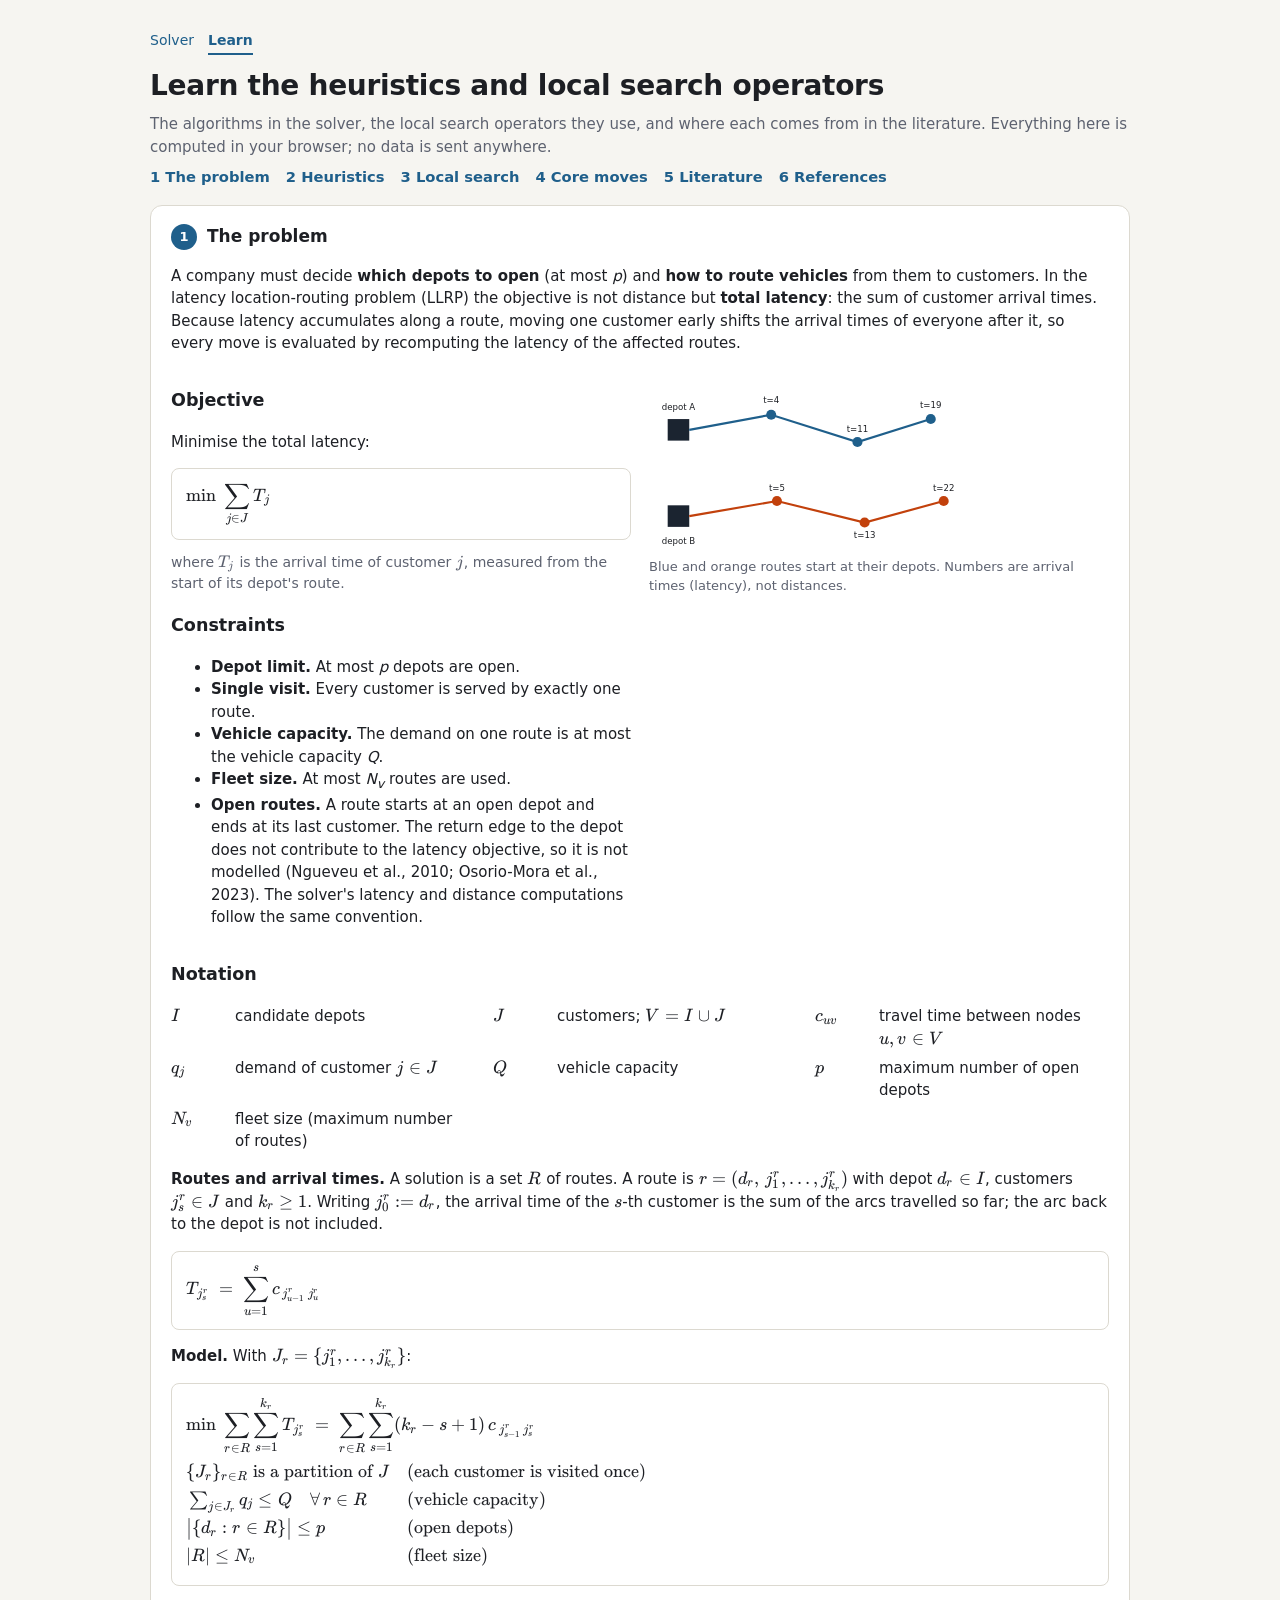
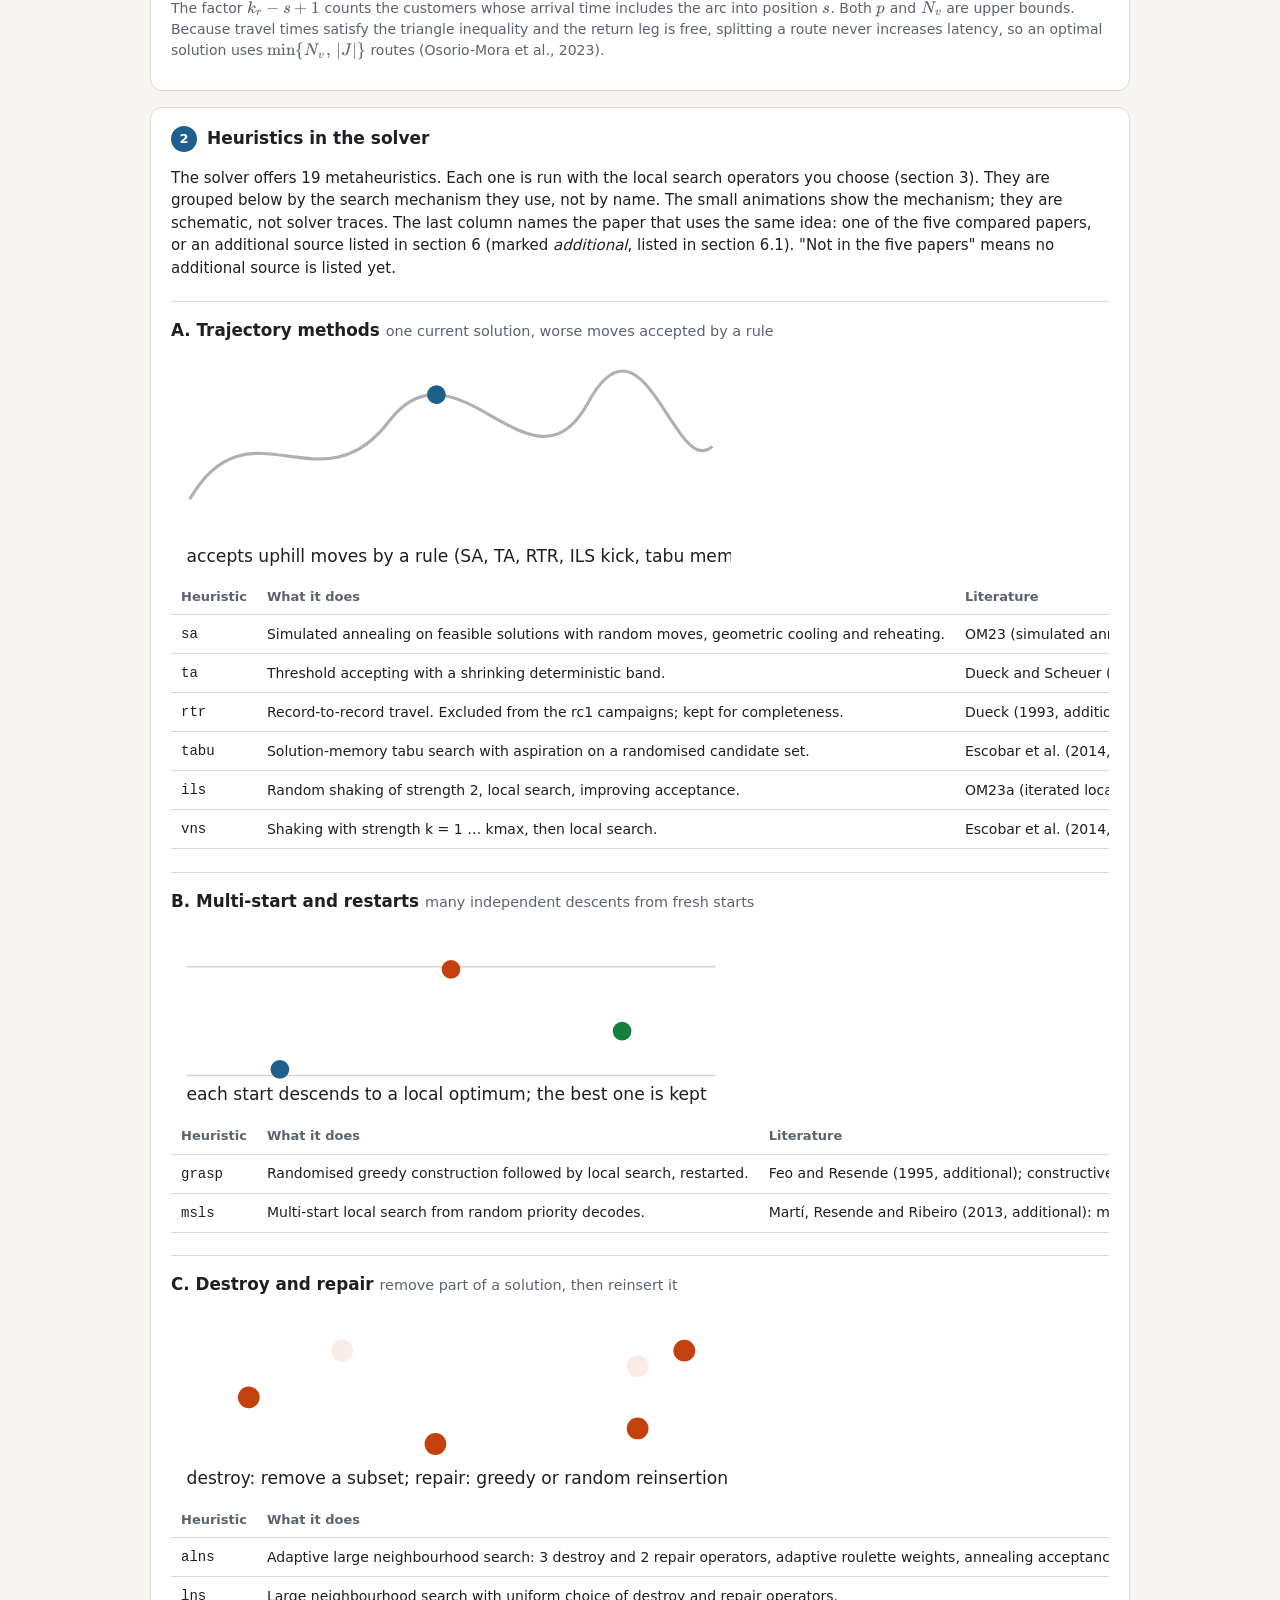
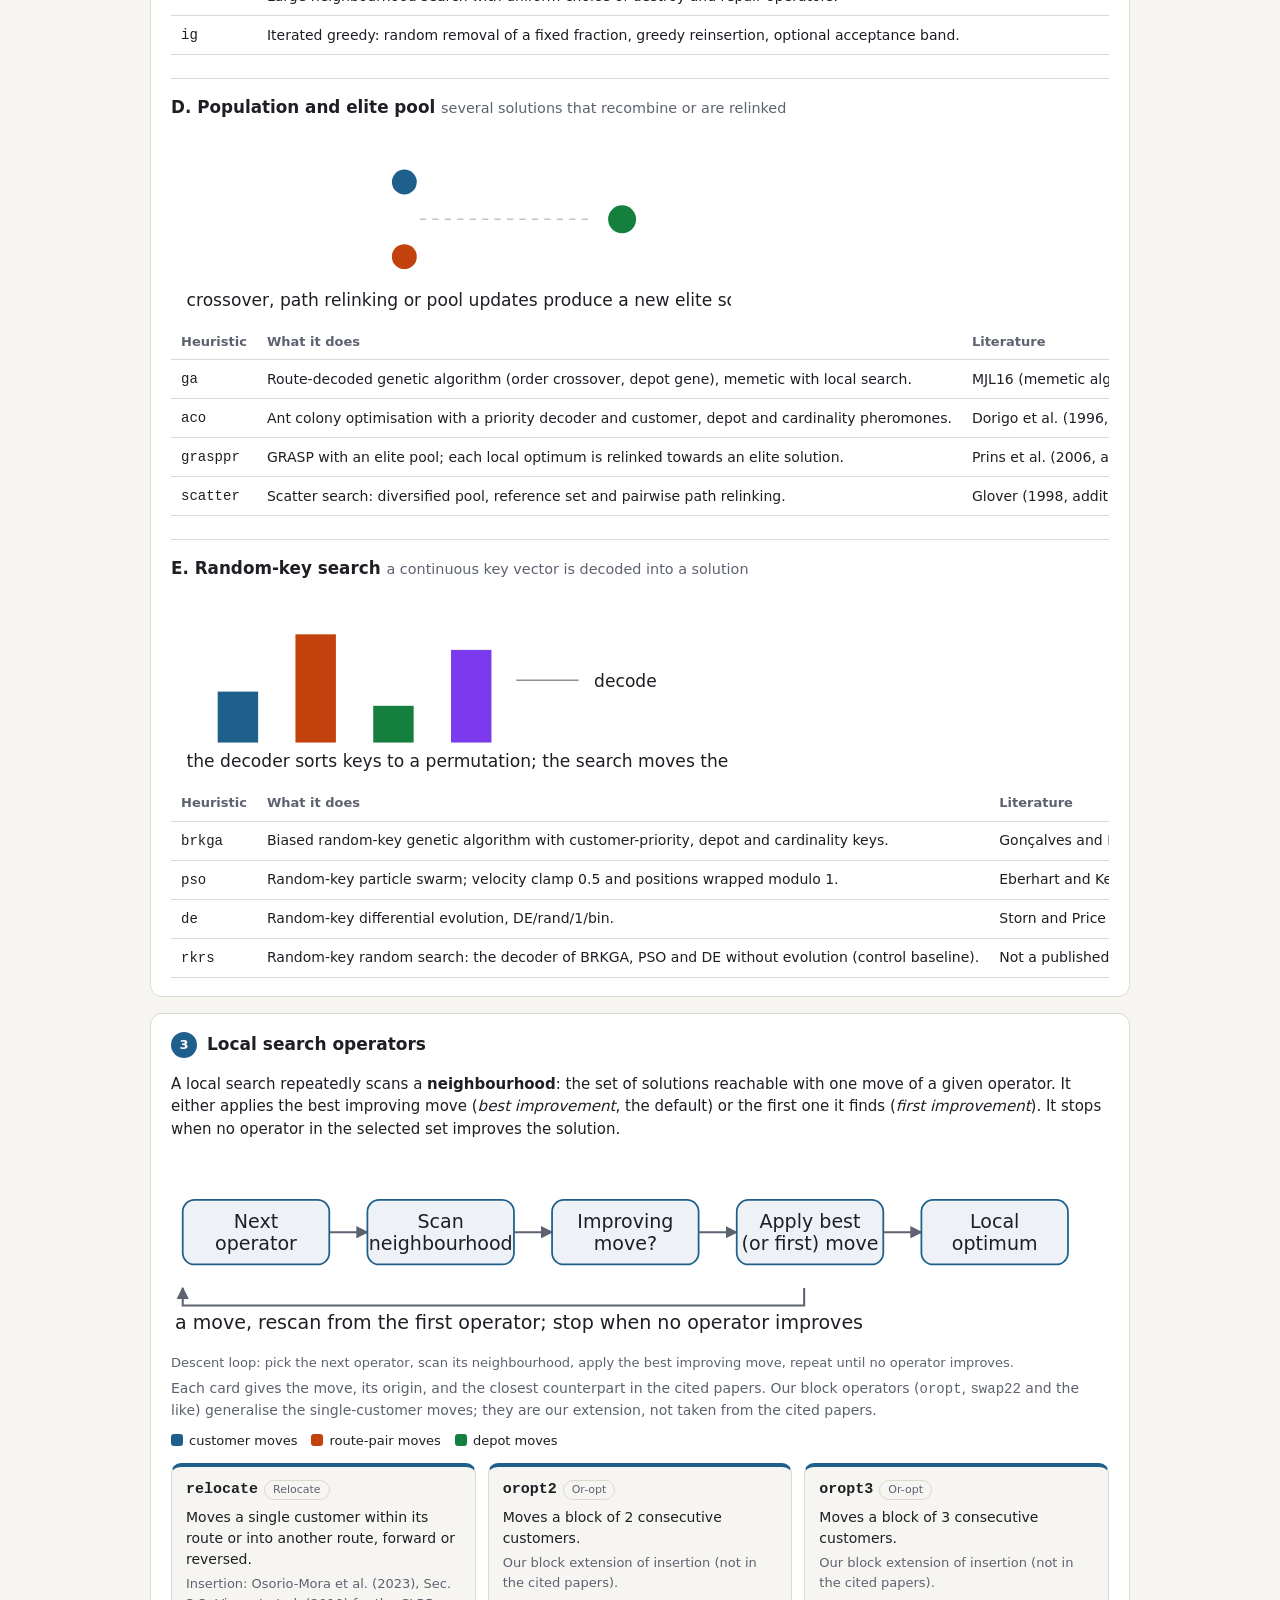
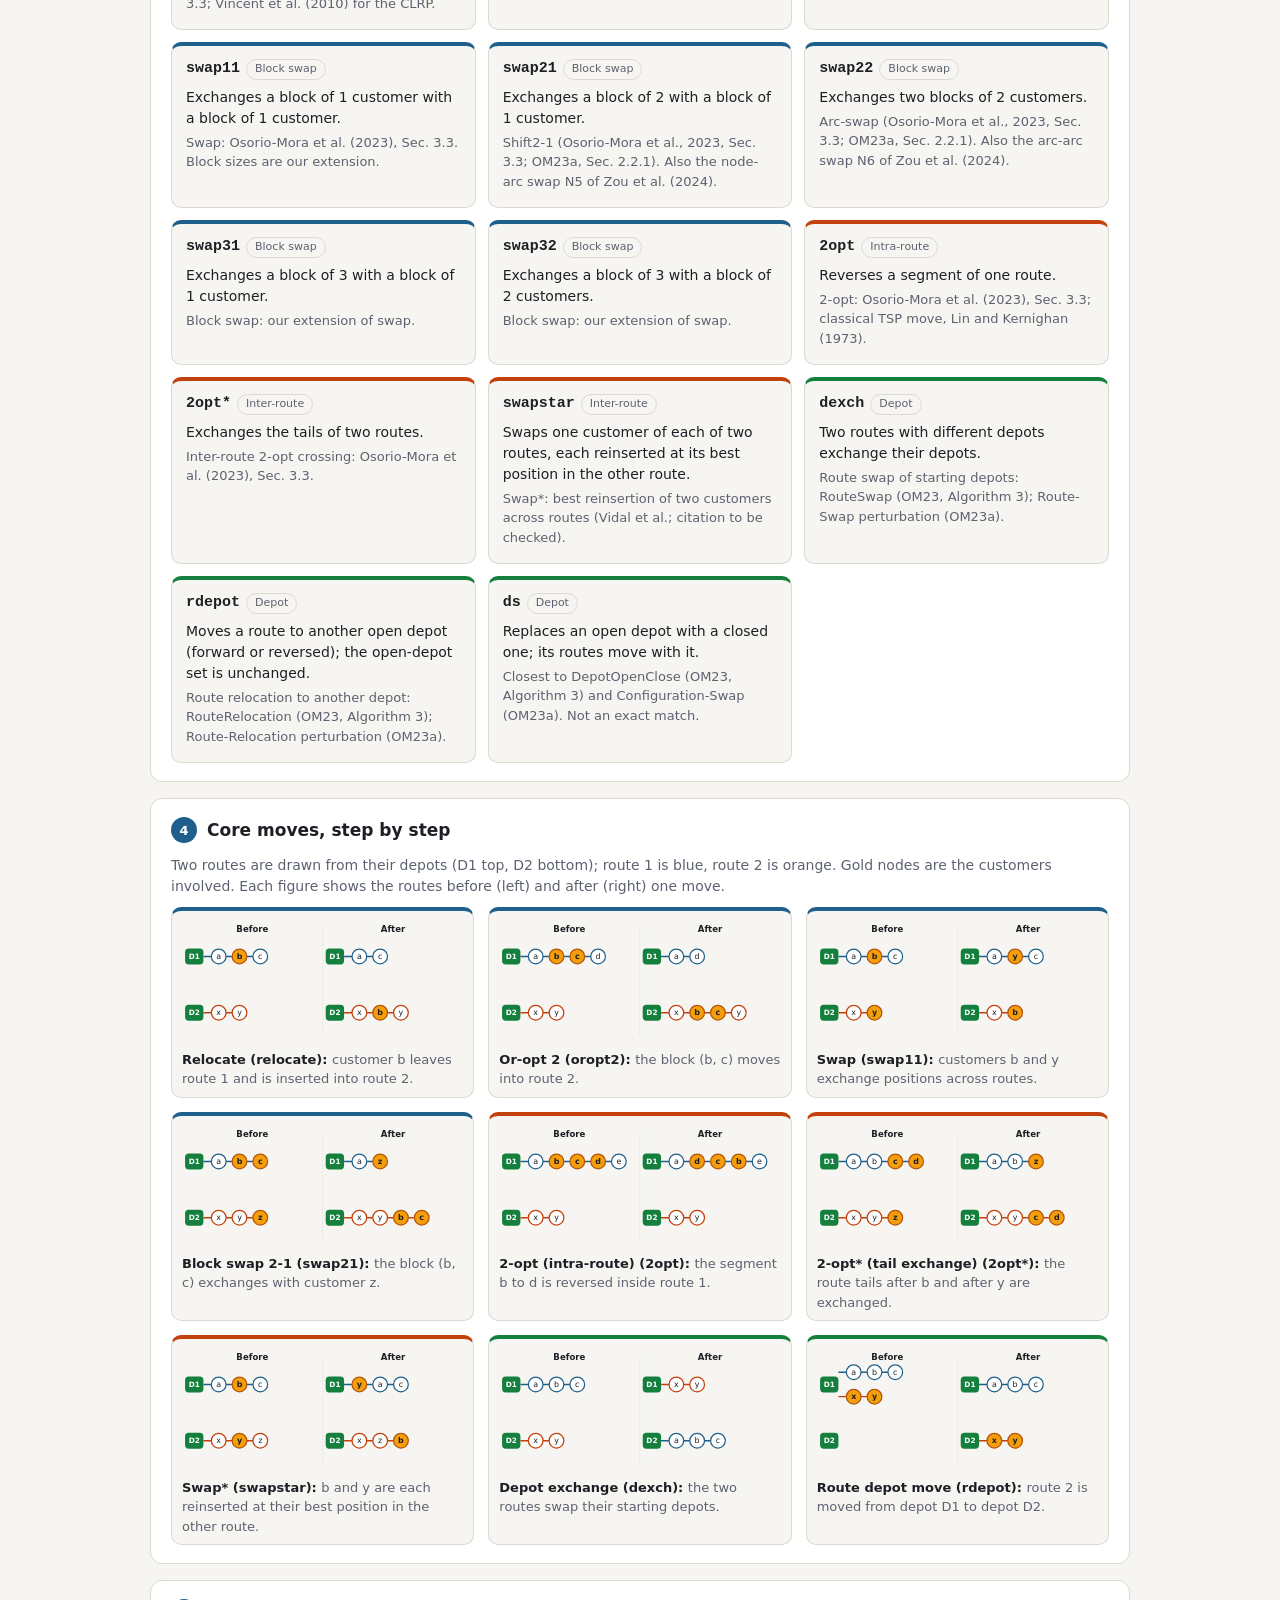
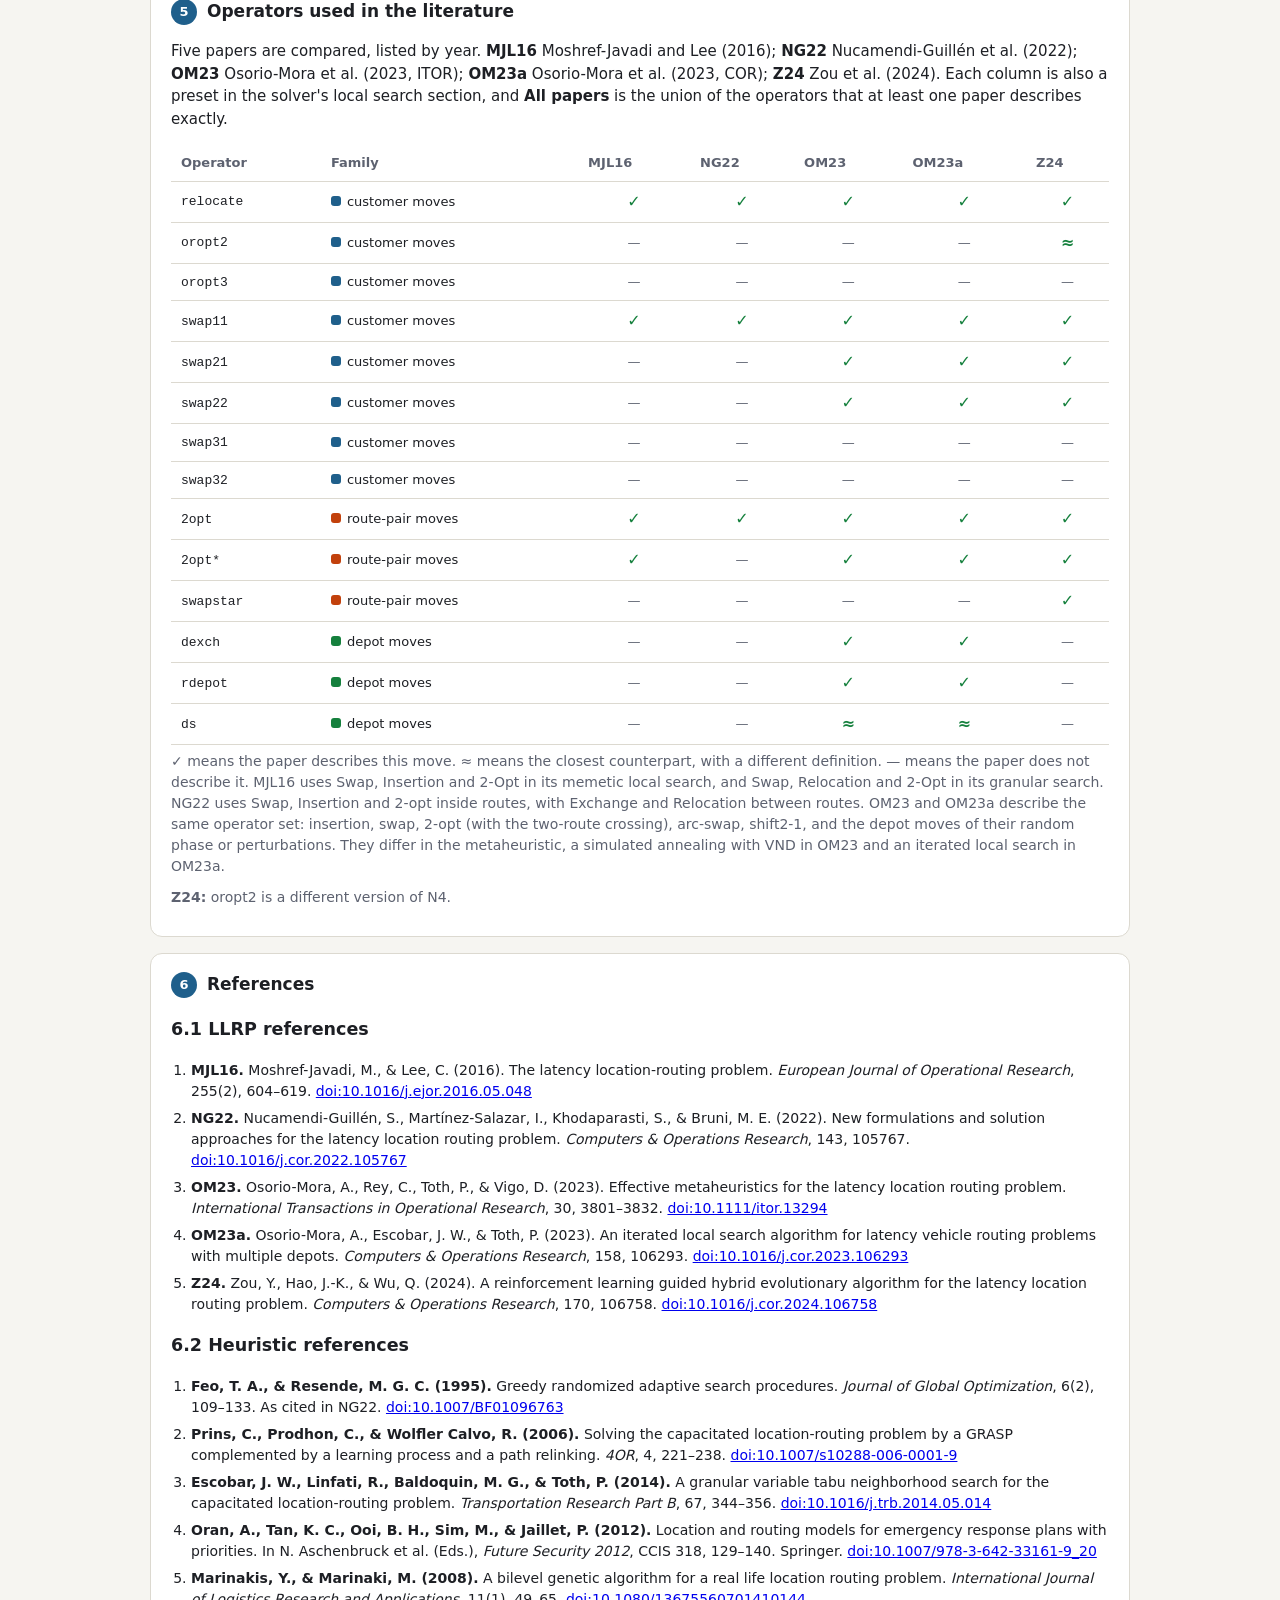
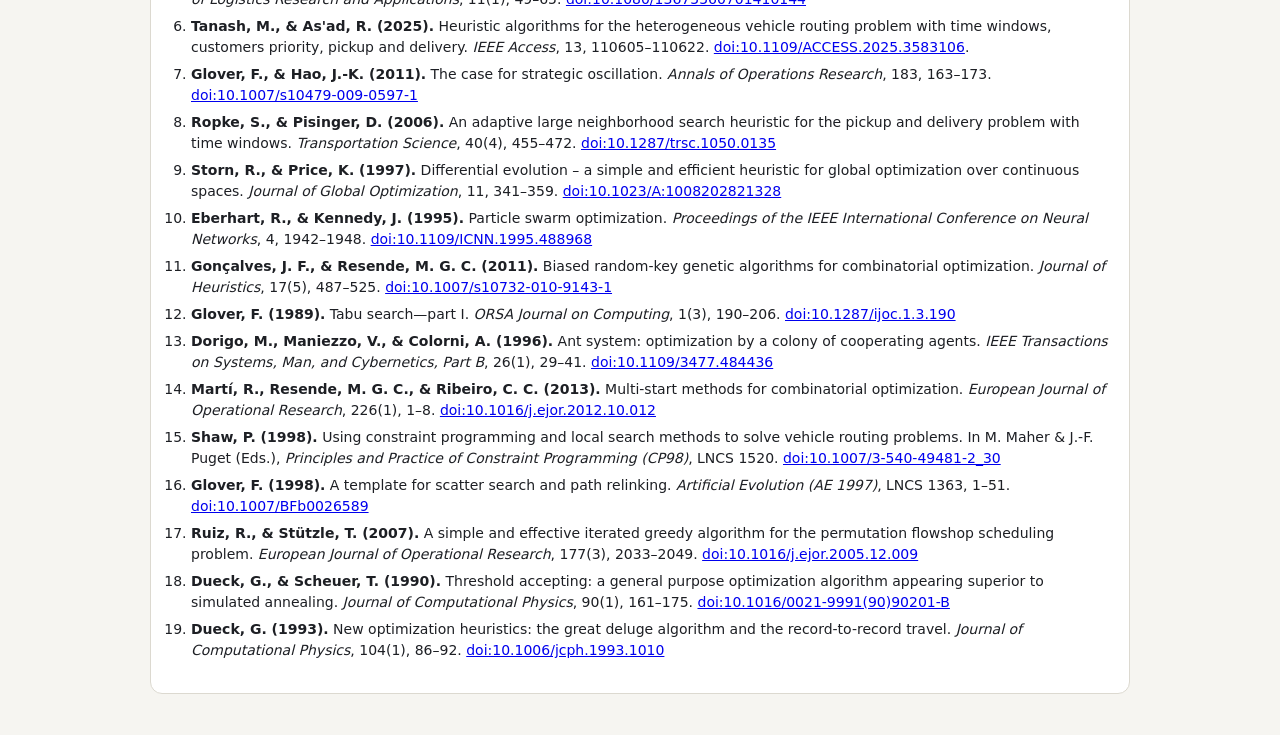
==== commit 4e90e825: "Learn: fix thick-space escapes in rendered TeX, cache-bust stylesheet" ====
--- a/learn.html
+++ b/learn.html
@@ -4,7 +4,7 @@
 <meta charset="utf-8">
 <meta name="viewport" content="width=device-width, initial-scale=1">
 <title>LLRP Solver: Learn</title>
-<link rel="stylesheet" href="style.css">
+<link rel="stylesheet" href="style.css?v=20261118">
 <link rel="stylesheet" href="vendor/katex/katex.min.css">
 <style>
   .hclass { margin: 1.4rem 0 0; padding-top: 1rem; border-top: 1px solid var(--line, #d8dee6); }
@@ -37,7 +37,7 @@
       <div>
         <h3>Objective</h3>
         <p>Minimise the total latency:</p>
-        <!--tex:objective--><div class="math-box"><span class="katex-display"><span class="katex"><span class="katex-mathml"><math xmlns="http://www.w3.org/1998/Math/MathML" display="block"><semantics><mrow><mi>min</mi><mo>⁡</mo><mo separator="true">;</mo><munder><mo>∑</mo><mrow><mi>j</mi><mo>∈</mo><mi>J</mi></mrow></munder><msub><mi>T</mi><mi>j</mi></msub></mrow><annotation encoding="application/x-tex">\min ; \sum_{j\in J} T_j</annotation></semantics></math></span><span class="katex-html" aria-hidden="true"><span class="base"><span class="strut" style="height:2.4804em;vertical-align:-1.4304em;"></span><span class="mop">min</span><span class="mpunct">;</span><span class="mspace" style="margin-right:0.1667em;"></span><span class="mop op-limits"><span class="vlist-t vlist-t2"><span class="vlist-r"><span class="vlist" style="height:1.05em;"><span style="top:-1.8557em;margin-left:0em;"><span class="pstrut" style="height:3.05em;"></span><span class="sizing reset-size6 size3 mtight"><span class="mord mtight"><span class="mord mathnormal mtight" style="margin-right:0.05724em;">j</span><span class="mrel mtight">∈</span><span class="mord mathnormal mtight" style="margin-right:0.09618em;">J</span></span></span></span><span style="top:-3.05em;"><span class="pstrut" style="height:3.05em;"></span><span><span class="mop op-symbol large-op">∑</span></span></span></span><span class="vlist-s">​</span></span><span class="vlist-r"><span class="vlist" style="height:1.4304em;"><span></span></span></span></span></span><span class="mspace" style="margin-right:0.1667em;"></span><span class="mord"><span class="mord mathnormal" style="margin-right:0.13889em;">T</span><span class="msupsub"><span class="vlist-t vlist-t2"><span class="vlist-r"><span class="vlist" style="height:0.3117em;"><span style="top:-2.55em;margin-left:-0.1389em;margin-right:0.05em;"><span class="pstrut" style="height:2.7em;"></span><span class="sizing reset-size6 size3 mtight"><span class="mord mathnormal mtight" style="margin-right:0.05724em;">j</span></span></span></span><span class="vlist-s">​</span></span><span class="vlist-r"><span class="vlist" style="height:0.2861em;"><span></span></span></span></span></span></span></span></span></span></span></div><!--/tex:objective-->
+        <!--tex:objective--><div class="math-box"><span class="katex-display"><span class="katex"><span class="katex-mathml"><math xmlns="http://www.w3.org/1998/Math/MathML" display="block"><semantics><mrow><mi>min</mi><mo>⁡</mo><mtext>  </mtext><munder><mo>∑</mo><mrow><mi>j</mi><mo>∈</mo><mi>J</mi></mrow></munder><msub><mi>T</mi><mi>j</mi></msub></mrow><annotation encoding="application/x-tex">\min\;\sum_{j\in J} T_j</annotation></semantics></math></span><span class="katex-html" aria-hidden="true"><span class="base"><span class="strut" style="height:2.4804em;vertical-align:-1.4304em;"></span><span class="mop">min</span><span class="mspace" style="margin-right:0.2778em;"></span><span class="mspace" style="margin-right:0.1667em;"></span><span class="mop op-limits"><span class="vlist-t vlist-t2"><span class="vlist-r"><span class="vlist" style="height:1.05em;"><span style="top:-1.8557em;margin-left:0em;"><span class="pstrut" style="height:3.05em;"></span><span class="sizing reset-size6 size3 mtight"><span class="mord mtight"><span class="mord mathnormal mtight" style="margin-right:0.05724em;">j</span><span class="mrel mtight">∈</span><span class="mord mathnormal mtight" style="margin-right:0.09618em;">J</span></span></span></span><span style="top:-3.05em;"><span class="pstrut" style="height:3.05em;"></span><span><span class="mop op-symbol large-op">∑</span></span></span></span><span class="vlist-s">​</span></span><span class="vlist-r"><span class="vlist" style="height:1.4304em;"><span></span></span></span></span></span><span class="mspace" style="margin-right:0.1667em;"></span><span class="mord"><span class="mord mathnormal" style="margin-right:0.13889em;">T</span><span class="msupsub"><span class="vlist-t vlist-t2"><span class="vlist-r"><span class="vlist" style="height:0.3117em;"><span style="top:-2.55em;margin-left:-0.1389em;margin-right:0.05em;"><span class="pstrut" style="height:2.7em;"></span><span class="sizing reset-size6 size3 mtight"><span class="mord mathnormal mtight" style="margin-right:0.05724em;">j</span></span></span></span><span class="vlist-s">​</span></span><span class="vlist-r"><span class="vlist" style="height:0.2861em;"><span></span></span></span></span></span></span></span></span></span></span></div><!--/tex:objective-->
         <p class="muted"><!--tex:objnote-->where <span class="katex"><span class="katex-mathml"><math xmlns="http://www.w3.org/1998/Math/MathML"><semantics><mrow><msub><mi>T</mi><mi>j</mi></msub></mrow><annotation encoding="application/x-tex">T_j</annotation></semantics></math></span><span class="katex-html" aria-hidden="true"><span class="base"><span class="strut" style="height:0.9694em;vertical-align:-0.2861em;"></span><span class="mord"><span class="mord mathnormal" style="margin-right:0.13889em;">T</span><span class="msupsub"><span class="vlist-t vlist-t2"><span class="vlist-r"><span class="vlist" style="height:0.3117em;"><span style="top:-2.55em;margin-left:-0.1389em;margin-right:0.05em;"><span class="pstrut" style="height:2.7em;"></span><span class="sizing reset-size6 size3 mtight"><span class="mord mathnormal mtight" style="margin-right:0.05724em;">j</span></span></span></span><span class="vlist-s">​</span></span><span class="vlist-r"><span class="vlist" style="height:0.2861em;"><span></span></span></span></span></span></span></span></span></span> is the arrival time of customer <span class="katex"><span class="katex-mathml"><math xmlns="http://www.w3.org/1998/Math/MathML"><semantics><mrow><mi>j</mi></mrow><annotation encoding="application/x-tex">j</annotation></semantics></math></span><span class="katex-html" aria-hidden="true"><span class="base"><span class="strut" style="height:0.854em;vertical-align:-0.1944em;"></span><span class="mord mathnormal" style="margin-right:0.05724em;">j</span></span></span></span>, measured from the start of its depot's route.<!--/tex:objnote--></p>
         <h3>Constraints</h3>
         <ul>
@@ -85,7 +85,7 @@
       <div><dt><span class="katex"><span class="katex-mathml"><math xmlns="http://www.w3.org/1998/Math/MathML"><semantics><mrow><msub><mi>N</mi><mi>v</mi></msub></mrow><annotation encoding="application/x-tex">N_v</annotation></semantics></math></span><span class="katex-html" aria-hidden="true"><span class="base"><span class="strut" style="height:0.8333em;vertical-align:-0.15em;"></span><span class="mord"><span class="mord mathnormal" style="margin-right:0.10903em;">N</span><span class="msupsub"><span class="vlist-t vlist-t2"><span class="vlist-r"><span class="vlist" style="height:0.1514em;"><span style="top:-2.55em;margin-left:-0.109em;margin-right:0.05em;"><span class="pstrut" style="height:2.7em;"></span><span class="sizing reset-size6 size3 mtight"><span class="mord mathnormal mtight" style="margin-right:0.03588em;">v</span></span></span></span><span class="vlist-s">​</span></span><span class="vlist-r"><span class="vlist" style="height:0.15em;"><span></span></span></span></span></span></span></span></span></span></dt><dd>fleet size (maximum number of routes)</dd></div>
     </dl>
     <p><strong>Routes and arrival times.</strong> A solution is a set <span class="katex"><span class="katex-mathml"><math xmlns="http://www.w3.org/1998/Math/MathML"><semantics><mrow><mi>R</mi></mrow><annotation encoding="application/x-tex">R</annotation></semantics></math></span><span class="katex-html" aria-hidden="true"><span class="base"><span class="strut" style="height:0.6833em;"></span><span class="mord mathnormal" style="margin-right:0.00773em;">R</span></span></span></span> of routes. A route is <span class="katex"><span class="katex-mathml"><math xmlns="http://www.w3.org/1998/Math/MathML"><semantics><mrow><mi>r</mi><mo>=</mo><mo stretchy="false">(</mo><msub><mi>d</mi><mi>r</mi></msub><mo separator="true">,</mo><mtext> </mtext><msubsup><mi>j</mi><mn>1</mn><mi>r</mi></msubsup><mo separator="true">,</mo><mo>…</mo><mo separator="true">,</mo><msubsup><mi>j</mi><msub><mi>k</mi><mi>r</mi></msub><mi>r</mi></msubsup><mo stretchy="false">)</mo></mrow><annotation encoding="application/x-tex">r=(d_r,\,j^r_1,\dots,j^r_{k_r})</annotation></semantics></math></span><span class="katex-html" aria-hidden="true"><span class="base"><span class="strut" style="height:0.4306em;"></span><span class="mord mathnormal" style="margin-right:0.02778em;">r</span><span class="mspace" style="margin-right:0.2778em;"></span><span class="mrel">=</span><span class="mspace" style="margin-right:0.2778em;"></span></span><span class="base"><span class="strut" style="height:1.1332em;vertical-align:-0.3832em;"></span><span class="mopen">(</span><span class="mord"><span class="mord mathnormal">d</span><span class="msupsub"><span class="vlist-t vlist-t2"><span class="vlist-r"><span class="vlist" style="height:0.1514em;"><span style="top:-2.55em;margin-left:0em;margin-right:0.05em;"><span class="pstrut" style="height:2.7em;"></span><span class="sizing reset-size6 size3 mtight"><span class="mord mathnormal mtight" style="margin-right:0.02778em;">r</span></span></span></span><span class="vlist-s">​</span></span><span class="vlist-r"><span class="vlist" style="height:0.15em;"><span></span></span></span></span></span></span><span class="mpunct">,</span><span class="mspace" style="margin-right:0.1667em;"></span><span class="mspace" style="margin-right:0.1667em;"></span><span class="mord"><span class="mord mathnormal" style="margin-right:0.05724em;">j</span><span class="msupsub"><span class="vlist-t vlist-t2"><span class="vlist-r"><span class="vlist" style="height:0.6644em;"><span style="top:-2.4519em;margin-left:-0.0572em;margin-right:0.05em;"><span class="pstrut" style="height:2.7em;"></span><span class="sizing reset-size6 size3 mtight"><span class="mord mtight">1</span></span></span><span style="top:-3.063em;margin-right:0.05em;"><span class="pstrut" style="height:2.7em;"></span><span class="sizing reset-size6 size3 mtight"><span class="mord mathnormal mtight" style="margin-right:0.02778em;">r</span></span></span></span><span class="vlist-s">​</span></span><span class="vlist-r"><span class="vlist" style="height:0.2481em;"><span></span></span></span></span></span></span><span class="mpunct">,</span><span class="mspace" style="margin-right:0.1667em;"></span><span class="minner">…</span><span class="mspace" style="margin-right:0.1667em;"></span><span class="mpunct">,</span><span class="mspace" style="margin-right:0.1667em;"></span><span class="mord"><span class="mord mathnormal" style="margin-right:0.05724em;">j</span><span class="msupsub"><span class="vlist-t vlist-t2"><span class="vlist-r"><span class="vlist" style="height:0.6644em;"><span style="top:-2.4169em;margin-left:-0.0572em;margin-right:0.05em;"><span class="pstrut" style="height:2.7em;"></span><span class="sizing reset-size6 size3 mtight"><span class="mord mtight"><span class="mord mtight"><span class="mord mathnormal mtight" style="margin-right:0.03148em;">k</span><span class="msupsub"><span class="vlist-t vlist-t2"><span class="vlist-r"><span class="vlist" style="height:0.1645em;"><span style="top:-2.357em;margin-left:-0.0315em;margin-right:0.0714em;"><span class="pstrut" style="height:2.5em;"></span><span class="sizing reset-size3 size1 mtight"><span class="mord mathnormal mtight" style="margin-right:0.02778em;">r</span></span></span></span><span class="vlist-s">​</span></span><span class="vlist-r"><span class="vlist" style="height:0.143em;"><span></span></span></span></span></span></span></span></span></span><span style="top:-3.063em;margin-right:0.05em;"><span class="pstrut" style="height:2.7em;"></span><span class="sizing reset-size6 size3 mtight"><span class="mord mathnormal mtight" style="margin-right:0.02778em;">r</span></span></span></span><span class="vlist-s">​</span></span><span class="vlist-r"><span class="vlist" style="height:0.3832em;"><span></span></span></span></span></span></span><span class="mclose">)</span></span></span></span> with depot <span class="katex"><span class="katex-mathml"><math xmlns="http://www.w3.org/1998/Math/MathML"><semantics><mrow><msub><mi>d</mi><mi>r</mi></msub><mo>∈</mo><mi>I</mi></mrow><annotation encoding="application/x-tex">d_r\in I</annotation></semantics></math></span><span class="katex-html" aria-hidden="true"><span class="base"><span class="strut" style="height:0.8444em;vertical-align:-0.15em;"></span><span class="mord"><span class="mord mathnormal">d</span><span class="msupsub"><span class="vlist-t vlist-t2"><span class="vlist-r"><span class="vlist" style="height:0.1514em;"><span style="top:-2.55em;margin-left:0em;margin-right:0.05em;"><span class="pstrut" style="height:2.7em;"></span><span class="sizing reset-size6 size3 mtight"><span class="mord mathnormal mtight" style="margin-right:0.02778em;">r</span></span></span></span><span class="vlist-s">​</span></span><span class="vlist-r"><span class="vlist" style="height:0.15em;"><span></span></span></span></span></span></span><span class="mspace" style="margin-right:0.2778em;"></span><span class="mrel">∈</span><span class="mspace" style="margin-right:0.2778em;"></span></span><span class="base"><span class="strut" style="height:0.6833em;"></span><span class="mord mathnormal" style="margin-right:0.07847em;">I</span></span></span></span>, customers <span class="katex"><span class="katex-mathml"><math xmlns="http://www.w3.org/1998/Math/MathML"><semantics><mrow><msubsup><mi>j</mi><mi>s</mi><mi>r</mi></msubsup><mo>∈</mo><mi>J</mi></mrow><annotation encoding="application/x-tex">j^r_s\in J</annotation></semantics></math></span><span class="katex-html" aria-hidden="true"><span class="base"><span class="strut" style="height:0.9114em;vertical-align:-0.247em;"></span><span class="mord"><span class="mord mathnormal" style="margin-right:0.05724em;">j</span><span class="msupsub"><span class="vlist-t vlist-t2"><span class="vlist-r"><span class="vlist" style="height:0.6644em;"><span style="top:-2.453em;margin-left:-0.0572em;margin-right:0.05em;"><span class="pstrut" style="height:2.7em;"></span><span class="sizing reset-size6 size3 mtight"><span class="mord mathnormal mtight">s</span></span></span><span style="top:-3.063em;margin-right:0.05em;"><span class="pstrut" style="height:2.7em;"></span><span class="sizing reset-size6 size3 mtight"><span class="mord mathnormal mtight" style="margin-right:0.02778em;">r</span></span></span></span><span class="vlist-s">​</span></span><span class="vlist-r"><span class="vlist" style="height:0.247em;"><span></span></span></span></span></span></span><span class="mspace" style="margin-right:0.2778em;"></span><span class="mrel">∈</span><span class="mspace" style="margin-right:0.2778em;"></span></span><span class="base"><span class="strut" style="height:0.6833em;"></span><span class="mord mathnormal" style="margin-right:0.09618em;">J</span></span></span></span> and <span class="katex"><span class="katex-mathml"><math xmlns="http://www.w3.org/1998/Math/MathML"><semantics><mrow><msub><mi>k</mi><mi>r</mi></msub><mo>≥</mo><mn>1</mn></mrow><annotation encoding="application/x-tex">k_r\ge 1</annotation></semantics></math></span><span class="katex-html" aria-hidden="true"><span class="base"><span class="strut" style="height:0.8444em;vertical-align:-0.15em;"></span><span class="mord"><span class="mord mathnormal" style="margin-right:0.03148em;">k</span><span class="msupsub"><span class="vlist-t vlist-t2"><span class="vlist-r"><span class="vlist" style="height:0.1514em;"><span style="top:-2.55em;margin-left:-0.0315em;margin-right:0.05em;"><span class="pstrut" style="height:2.7em;"></span><span class="sizing reset-size6 size3 mtight"><span class="mord mathnormal mtight" style="margin-right:0.02778em;">r</span></span></span></span><span class="vlist-s">​</span></span><span class="vlist-r"><span class="vlist" style="height:0.15em;"><span></span></span></span></span></span></span><span class="mspace" style="margin-right:0.2778em;"></span><span class="mrel">≥</span><span class="mspace" style="margin-right:0.2778em;"></span></span><span class="base"><span class="strut" style="height:0.6444em;"></span><span class="mord">1</span></span></span></span>. Writing <span class="katex"><span class="katex-mathml"><math xmlns="http://www.w3.org/1998/Math/MathML"><semantics><mrow><msubsup><mi>j</mi><mn>0</mn><mi>r</mi></msubsup><mo>:</mo><mo>=</mo><msub><mi>d</mi><mi>r</mi></msub></mrow><annotation encoding="application/x-tex">j^r_0:=d_r</annotation></semantics></math></span><span class="katex-html" aria-hidden="true"><span class="base"><span class="strut" style="height:0.9125em;vertical-align:-0.2481em;"></span><span class="mord"><span class="mord mathnormal" style="margin-right:0.05724em;">j</span><span class="msupsub"><span class="vlist-t vlist-t2"><span class="vlist-r"><span class="vlist" style="height:0.6644em;"><span style="top:-2.4519em;margin-left:-0.0572em;margin-right:0.05em;"><span class="pstrut" style="height:2.7em;"></span><span class="sizing reset-size6 size3 mtight"><span class="mord mtight">0</span></span></span><span style="top:-3.063em;margin-right:0.05em;"><span class="pstrut" style="height:2.7em;"></span><span class="sizing reset-size6 size3 mtight"><span class="mord mathnormal mtight" style="margin-right:0.02778em;">r</span></span></span></span><span class="vlist-s">​</span></span><span class="vlist-r"><span class="vlist" style="height:0.2481em;"><span></span></span></span></span></span></span><span class="mspace" style="margin-right:0.2778em;"></span><span class="mrel">:=</span><span class="mspace" style="margin-right:0.2778em;"></span></span><span class="base"><span class="strut" style="height:0.8444em;vertical-align:-0.15em;"></span><span class="mord"><span class="mord mathnormal">d</span><span class="msupsub"><span class="vlist-t vlist-t2"><span class="vlist-r"><span class="vlist" style="height:0.1514em;"><span style="top:-2.55em;margin-left:0em;margin-right:0.05em;"><span class="pstrut" style="height:2.7em;"></span><span class="sizing reset-size6 size3 mtight"><span class="mord mathnormal mtight" style="margin-right:0.02778em;">r</span></span></span></span><span class="vlist-s">​</span></span><span class="vlist-r"><span class="vlist" style="height:0.15em;"><span></span></span></span></span></span></span></span></span></span>, the arrival time of the <span class="katex"><span class="katex-mathml"><math xmlns="http://www.w3.org/1998/Math/MathML"><semantics><mrow><mi>s</mi></mrow><annotation encoding="application/x-tex">s</annotation></semantics></math></span><span class="katex-html" aria-hidden="true"><span class="base"><span class="strut" style="height:0.4306em;"></span><span class="mord mathnormal">s</span></span></span></span>-th customer is the sum of the arcs travelled so far; the arc back to the depot is not included.</p>
-    <div class="math-box"><span class="katex-display"><span class="katex"><span class="katex-mathml"><math xmlns="http://www.w3.org/1998/Math/MathML" display="block"><semantics><mrow><msub><mi>T</mi><msubsup><mi>j</mi><mi>s</mi><mi>r</mi></msubsup></msub><mo separator="true">;</mo><mo>=</mo><mo separator="true">;</mo><munderover><mo>∑</mo><mrow><mi>u</mi><mo>=</mo><mn>1</mn></mrow><mi>s</mi></munderover><msub><mi>c</mi><mrow><mtext> </mtext><msubsup><mi>j</mi><mrow><mi>u</mi><mo>−</mo><mn>1</mn></mrow><mi>r</mi></msubsup><mtext> </mtext><msubsup><mi>j</mi><mi>u</mi><mi>r</mi></msubsup></mrow></msub></mrow><annotation encoding="application/x-tex">T_{j^r_s};=;\sum_{u=1}^{s} c_{\,j^r_{u-1}\,j^r_u}</annotation></semantics></math></span><span class="katex-html" aria-hidden="true"><span class="base"><span class="strut" style="height:1.0335em;vertical-align:-0.3502em;"></span><span class="mord"><span class="mord mathnormal" style="margin-right:0.13889em;">T</span><span class="msupsub"><span class="vlist-t vlist-t2"><span class="vlist-r"><span class="vlist" style="height:0.3117em;"><span style="top:-2.55em;margin-left:-0.1389em;margin-right:0.05em;"><span class="pstrut" style="height:2.7em;"></span><span class="sizing reset-size6 size3 mtight"><span class="mord mtight"><span class="mord mtight"><span class="mord mathnormal mtight" style="margin-right:0.05724em;">j</span><span class="msupsub"><span class="vlist-t vlist-t2"><span class="vlist-r"><span class="vlist" style="height:0.5935em;"><span style="top:-2.214em;margin-left:-0.0572em;margin-right:0.0714em;"><span class="pstrut" style="height:2.5em;"></span><span class="sizing reset-size3 size1 mtight"><span class="mord mathnormal mtight">s</span></span></span><span style="top:-2.786em;margin-right:0.0714em;"><span class="pstrut" style="height:2.5em;"></span><span class="sizing reset-size3 size1 mtight"><span class="mord mathnormal mtight" style="margin-right:0.02778em;">r</span></span></span></span><span class="vlist-s">​</span></span><span class="vlist-r"><span class="vlist" style="height:0.286em;"><span></span></span></span></span></span></span></span></span></span></span><span class="vlist-s">​</span></span><span class="vlist-r"><span class="vlist" style="height:0.3502em;"><span></span></span></span></span></span></span><span class="mpunct">;</span><span class="mspace" style="margin-right:0.2778em;"></span><span class="mrel">=</span></span><span class="base"><span class="strut" style="height:2.9185em;vertical-align:-1.2671em;"></span><span class="mpunct">;</span><span class="mspace" style="margin-right:0.1667em;"></span><span class="mop op-limits"><span class="vlist-t vlist-t2"><span class="vlist-r"><span class="vlist" style="height:1.6514em;"><span style="top:-1.8829em;margin-left:0em;"><span class="pstrut" style="height:3.05em;"></span><span class="sizing reset-size6 size3 mtight"><span class="mord mtight"><span class="mord mathnormal mtight">u</span><span class="mrel mtight">=</span><span class="mord mtight">1</span></span></span></span><span style="top:-3.05em;"><span class="pstrut" style="height:3.05em;"></span><span><span class="mop op-symbol large-op">∑</span></span></span><span style="top:-4.3em;margin-left:0em;"><span class="pstrut" style="height:3.05em;"></span><span class="sizing reset-size6 size3 mtight"><span class="mord mtight"><span class="mord mathnormal mtight">s</span></span></span></span></span><span class="vlist-s">​</span></span><span class="vlist-r"><span class="vlist" style="height:1.2671em;"><span></span></span></span></span></span><span class="mspace" style="margin-right:0.1667em;"></span><span class="mord"><span class="mord mathnormal">c</span><span class="msupsub"><span class="vlist-t vlist-t2"><span class="vlist-r"><span class="vlist" style="height:0.3117em;"><span style="top:-2.55em;margin-left:0em;margin-right:0.05em;"><span class="pstrut" style="height:2.7em;"></span><span class="sizing reset-size6 size3 mtight"><span class="mord mtight"><span class="mspace mtight" style="margin-right:0.1952em;"></span><span class="mord mtight"><span class="mord mathnormal mtight" style="margin-right:0.05724em;">j</span><span class="msupsub"><span class="vlist-t vlist-t2"><span class="vlist-r"><span class="vlist" style="height:0.6523em;"><span style="top:-2.1885em;margin-left:-0.0572em;margin-right:0.0714em;"><span class="pstrut" style="height:2.5em;"></span><span class="sizing reset-size3 size1 mtight"><span class="mord mtight"><span class="mord mathnormal mtight">u</span><span class="mbin mtight">−</span><span class="mord mtight">1</span></span></span></span><span style="top:-2.8448em;margin-right:0.0714em;"><span class="pstrut" style="height:2.5em;"></span><span class="sizing reset-size3 size1 mtight"><span class="mord mathnormal mtight" style="margin-right:0.02778em;">r</span></span></span></span><span class="vlist-s">​</span></span><span class="vlist-r"><span class="vlist" style="height:0.371em;"><span></span></span></span></span></span></span><span class="mspace mtight" style="margin-right:0.1952em;"></span><span class="mord mtight"><span class="mord mathnormal mtight" style="margin-right:0.05724em;">j</span><span class="msupsub"><span class="vlist-t vlist-t2"><span class="vlist-r"><span class="vlist" style="height:0.5935em;"><span style="top:-2.214em;margin-left:-0.0572em;margin-right:0.0714em;"><span class="pstrut" style="height:2.5em;"></span><span class="sizing reset-size3 size1 mtight"><span class="mord mathnormal mtight">u</span></span></span><span style="top:-2.786em;margin-right:0.0714em;"><span class="pstrut" style="height:2.5em;"></span><span class="sizing reset-size3 size1 mtight"><span class="mord mathnormal mtight" style="margin-right:0.02778em;">r</span></span></span></span><span class="vlist-s">​</span></span><span class="vlist-r"><span class="vlist" style="height:0.286em;"><span></span></span></span></span></span></span></span></span></span></span><span class="vlist-s">​</span></span><span class="vlist-r"><span class="vlist" style="height:0.4097em;"><span></span></span></span></span></span></span></span></span></span></span></div>
+    <div class="math-box"><span class="katex-display"><span class="katex"><span class="katex-mathml"><math xmlns="http://www.w3.org/1998/Math/MathML" display="block"><semantics><mrow><msub><mi>T</mi><msubsup><mi>j</mi><mi>s</mi><mi>r</mi></msubsup></msub><mtext>  </mtext><mo>=</mo><mtext>  </mtext><munderover><mo>∑</mo><mrow><mi>u</mi><mo>=</mo><mn>1</mn></mrow><mi>s</mi></munderover><msub><mi>c</mi><mrow><mtext> </mtext><msubsup><mi>j</mi><mrow><mi>u</mi><mo>−</mo><mn>1</mn></mrow><mi>r</mi></msubsup><mtext> </mtext><msubsup><mi>j</mi><mi>u</mi><mi>r</mi></msubsup></mrow></msub></mrow><annotation encoding="application/x-tex">T_{j^r_s}\;=\;\sum_{u=1}^{s} c_{\,j^r_{u-1}\,j^r_u}</annotation></semantics></math></span><span class="katex-html" aria-hidden="true"><span class="base"><span class="strut" style="height:1.0335em;vertical-align:-0.3502em;"></span><span class="mord"><span class="mord mathnormal" style="margin-right:0.13889em;">T</span><span class="msupsub"><span class="vlist-t vlist-t2"><span class="vlist-r"><span class="vlist" style="height:0.3117em;"><span style="top:-2.55em;margin-left:-0.1389em;margin-right:0.05em;"><span class="pstrut" style="height:2.7em;"></span><span class="sizing reset-size6 size3 mtight"><span class="mord mtight"><span class="mord mtight"><span class="mord mathnormal mtight" style="margin-right:0.05724em;">j</span><span class="msupsub"><span class="vlist-t vlist-t2"><span class="vlist-r"><span class="vlist" style="height:0.5935em;"><span style="top:-2.214em;margin-left:-0.0572em;margin-right:0.0714em;"><span class="pstrut" style="height:2.5em;"></span><span class="sizing reset-size3 size1 mtight"><span class="mord mathnormal mtight">s</span></span></span><span style="top:-2.786em;margin-right:0.0714em;"><span class="pstrut" style="height:2.5em;"></span><span class="sizing reset-size3 size1 mtight"><span class="mord mathnormal mtight" style="margin-right:0.02778em;">r</span></span></span></span><span class="vlist-s">​</span></span><span class="vlist-r"><span class="vlist" style="height:0.286em;"><span></span></span></span></span></span></span></span></span></span></span><span class="vlist-s">​</span></span><span class="vlist-r"><span class="vlist" style="height:0.3502em;"><span></span></span></span></span></span></span><span class="mspace" style="margin-right:0.2778em;"></span><span class="mspace" style="margin-right:0.2778em;"></span><span class="mrel">=</span><span class="mspace" style="margin-right:0.2778em;"></span><span class="mspace" style="margin-right:0.2778em;"></span></span><span class="base"><span class="strut" style="height:2.9185em;vertical-align:-1.2671em;"></span><span class="mop op-limits"><span class="vlist-t vlist-t2"><span class="vlist-r"><span class="vlist" style="height:1.6514em;"><span style="top:-1.8829em;margin-left:0em;"><span class="pstrut" style="height:3.05em;"></span><span class="sizing reset-size6 size3 mtight"><span class="mord mtight"><span class="mord mathnormal mtight">u</span><span class="mrel mtight">=</span><span class="mord mtight">1</span></span></span></span><span style="top:-3.05em;"><span class="pstrut" style="height:3.05em;"></span><span><span class="mop op-symbol large-op">∑</span></span></span><span style="top:-4.3em;margin-left:0em;"><span class="pstrut" style="height:3.05em;"></span><span class="sizing reset-size6 size3 mtight"><span class="mord mtight"><span class="mord mathnormal mtight">s</span></span></span></span></span><span class="vlist-s">​</span></span><span class="vlist-r"><span class="vlist" style="height:1.2671em;"><span></span></span></span></span></span><span class="mspace" style="margin-right:0.1667em;"></span><span class="mord"><span class="mord mathnormal">c</span><span class="msupsub"><span class="vlist-t vlist-t2"><span class="vlist-r"><span class="vlist" style="height:0.3117em;"><span style="top:-2.55em;margin-left:0em;margin-right:0.05em;"><span class="pstrut" style="height:2.7em;"></span><span class="sizing reset-size6 size3 mtight"><span class="mord mtight"><span class="mspace mtight" style="margin-right:0.1952em;"></span><span class="mord mtight"><span class="mord mathnormal mtight" style="margin-right:0.05724em;">j</span><span class="msupsub"><span class="vlist-t vlist-t2"><span class="vlist-r"><span class="vlist" style="height:0.6523em;"><span style="top:-2.1885em;margin-left:-0.0572em;margin-right:0.0714em;"><span class="pstrut" style="height:2.5em;"></span><span class="sizing reset-size3 size1 mtight"><span class="mord mtight"><span class="mord mathnormal mtight">u</span><span class="mbin mtight">−</span><span class="mord mtight">1</span></span></span></span><span style="top:-2.8448em;margin-right:0.0714em;"><span class="pstrut" style="height:2.5em;"></span><span class="sizing reset-size3 size1 mtight"><span class="mord mathnormal mtight" style="margin-right:0.02778em;">r</span></span></span></span><span class="vlist-s">​</span></span><span class="vlist-r"><span class="vlist" style="height:0.371em;"><span></span></span></span></span></span></span><span class="mspace mtight" style="margin-right:0.1952em;"></span><span class="mord mtight"><span class="mord mathnormal mtight" style="margin-right:0.05724em;">j</span><span class="msupsub"><span class="vlist-t vlist-t2"><span class="vlist-r"><span class="vlist" style="height:0.5935em;"><span style="top:-2.214em;margin-left:-0.0572em;margin-right:0.0714em;"><span class="pstrut" style="height:2.5em;"></span><span class="sizing reset-size3 size1 mtight"><span class="mord mathnormal mtight">u</span></span></span><span style="top:-2.786em;margin-right:0.0714em;"><span class="pstrut" style="height:2.5em;"></span><span class="sizing reset-size3 size1 mtight"><span class="mord mathnormal mtight" style="margin-right:0.02778em;">r</span></span></span></span><span class="vlist-s">​</span></span><span class="vlist-r"><span class="vlist" style="height:0.286em;"><span></span></span></span></span></span></span></span></span></span></span><span class="vlist-s">​</span></span><span class="vlist-r"><span class="vlist" style="height:0.4097em;"><span></span></span></span></span></span></span></span></span></span></span></div>
     <p><strong>Model.</strong> With <span class="katex"><span class="katex-mathml"><math xmlns="http://www.w3.org/1998/Math/MathML"><semantics><mrow><msub><mi>J</mi><mi>r</mi></msub><mo>=</mo><mo stretchy="false">{</mo><msubsup><mi>j</mi><mn>1</mn><mi>r</mi></msubsup><mo separator="true">,</mo><mo>…</mo><mo separator="true">,</mo><msubsup><mi>j</mi><msub><mi>k</mi><mi>r</mi></msub><mi>r</mi></msubsup><mo stretchy="false">}</mo></mrow><annotation encoding="application/x-tex">J_r=\{j^r_1,\dots,j^r_{k_r}\}</annotation></semantics></math></span><span class="katex-html" aria-hidden="true"><span class="base"><span class="strut" style="height:0.8333em;vertical-align:-0.15em;"></span><span class="mord"><span class="mord mathnormal" style="margin-right:0.09618em;">J</span><span class="msupsub"><span class="vlist-t vlist-t2"><span class="vlist-r"><span class="vlist" style="height:0.1514em;"><span style="top:-2.55em;margin-left:-0.0962em;margin-right:0.05em;"><span class="pstrut" style="height:2.7em;"></span><span class="sizing reset-size6 size3 mtight"><span class="mord mathnormal mtight" style="margin-right:0.02778em;">r</span></span></span></span><span class="vlist-s">​</span></span><span class="vlist-r"><span class="vlist" style="height:0.15em;"><span></span></span></span></span></span></span><span class="mspace" style="margin-right:0.2778em;"></span><span class="mrel">=</span><span class="mspace" style="margin-right:0.2778em;"></span></span><span class="base"><span class="strut" style="height:1.1332em;vertical-align:-0.3832em;"></span><span class="mopen">{</span><span class="mord"><span class="mord mathnormal" style="margin-right:0.05724em;">j</span><span class="msupsub"><span class="vlist-t vlist-t2"><span class="vlist-r"><span class="vlist" style="height:0.6644em;"><span style="top:-2.4519em;margin-left:-0.0572em;margin-right:0.05em;"><span class="pstrut" style="height:2.7em;"></span><span class="sizing reset-size6 size3 mtight"><span class="mord mtight">1</span></span></span><span style="top:-3.063em;margin-right:0.05em;"><span class="pstrut" style="height:2.7em;"></span><span class="sizing reset-size6 size3 mtight"><span class="mord mathnormal mtight" style="margin-right:0.02778em;">r</span></span></span></span><span class="vlist-s">​</span></span><span class="vlist-r"><span class="vlist" style="height:0.2481em;"><span></span></span></span></span></span></span><span class="mpunct">,</span><span class="mspace" style="margin-right:0.1667em;"></span><span class="minner">…</span><span class="mspace" style="margin-right:0.1667em;"></span><span class="mpunct">,</span><span class="mspace" style="margin-right:0.1667em;"></span><span class="mord"><span class="mord mathnormal" style="margin-right:0.05724em;">j</span><span class="msupsub"><span class="vlist-t vlist-t2"><span class="vlist-r"><span class="vlist" style="height:0.6644em;"><span style="top:-2.4169em;margin-left:-0.0572em;margin-right:0.05em;"><span class="pstrut" style="height:2.7em;"></span><span class="sizing reset-size6 size3 mtight"><span class="mord mtight"><span class="mord mtight"><span class="mord mathnormal mtight" style="margin-right:0.03148em;">k</span><span class="msupsub"><span class="vlist-t vlist-t2"><span class="vlist-r"><span class="vlist" style="height:0.1645em;"><span style="top:-2.357em;margin-left:-0.0315em;margin-right:0.0714em;"><span class="pstrut" style="height:2.5em;"></span><span class="sizing reset-size3 size1 mtight"><span class="mord mathnormal mtight" style="margin-right:0.02778em;">r</span></span></span></span><span class="vlist-s">​</span></span><span class="vlist-r"><span class="vlist" style="height:0.143em;"><span></span></span></span></span></span></span></span></span></span><span style="top:-3.063em;margin-right:0.05em;"><span class="pstrut" style="height:2.7em;"></span><span class="sizing reset-size6 size3 mtight"><span class="mord mathnormal mtight" style="margin-right:0.02778em;">r</span></span></span></span><span class="vlist-s">​</span></span><span class="vlist-r"><span class="vlist" style="height:0.3832em;"><span></span></span></span></span></span></span><span class="mclose">}</span></span></span></span>:</p>
     <div class="math-box"><span class="katex-display"><span class="katex"><span class="katex-mathml"><math xmlns="http://www.w3.org/1998/Math/MathML" display="block"><semantics><mrow><mi>min</mi><mo>⁡</mo><mtext>  </mtext><munder><mo>∑</mo><mrow><mi>r</mi><mo>∈</mo><mi>R</mi></mrow></munder><munderover><mo>∑</mo><mrow><mi>s</mi><mo>=</mo><mn>1</mn></mrow><msub><mi>k</mi><mi>r</mi></msub></munderover><msub><mi>T</mi><msubsup><mi>j</mi><mi>s</mi><mi>r</mi></msubsup></msub><mtext>  </mtext><mo>=</mo><mtext>  </mtext><munder><mo>∑</mo><mrow><mi>r</mi><mo>∈</mo><mi>R</mi></mrow></munder><munderover><mo>∑</mo><mrow><mi>s</mi><mo>=</mo><mn>1</mn></mrow><msub><mi>k</mi><mi>r</mi></msub></munderover><mo stretchy="false">(</mo><msub><mi>k</mi><mi>r</mi></msub><mo>−</mo><mi>s</mi><mo>+</mo><mn>1</mn><mo stretchy="false">)</mo><mtext> </mtext><msub><mi>c</mi><mrow><mtext> </mtext><msubsup><mi>j</mi><mrow><mi>s</mi><mo>−</mo><mn>1</mn></mrow><mi>r</mi></msubsup><mtext> </mtext><msubsup><mi>j</mi><mi>s</mi><mi>r</mi></msubsup></mrow></msub></mrow><annotation encoding="application/x-tex">\min\;\sum_{r\in R}\sum_{s=1}^{k_r} T_{j^r_s}\;=\;\sum_{r\in R}\sum_{s=1}^{k_r}(k_r-s+1)\,c_{\,j^r_{s-1}\,j^r_s}</annotation></semantics></math></span><span class="katex-html" aria-hidden="true"><span class="base"><span class="strut" style="height:3.1689em;vertical-align:-1.3217em;"></span><span class="mop">min</span><span class="mspace" style="margin-right:0.2778em;"></span><span class="mspace" style="margin-right:0.1667em;"></span><span class="mop op-limits"><span class="vlist-t vlist-t2"><span class="vlist-r"><span class="vlist" style="height:1.05em;"><span style="top:-1.8557em;margin-left:0em;"><span class="pstrut" style="height:3.05em;"></span><span class="sizing reset-size6 size3 mtight"><span class="mord mtight"><span class="mord mathnormal mtight" style="margin-right:0.02778em;">r</span><span class="mrel mtight">∈</span><span class="mord mathnormal mtight" style="margin-right:0.00773em;">R</span></span></span></span><span style="top:-3.05em;"><span class="pstrut" style="height:3.05em;"></span><span><span class="mop op-symbol large-op">∑</span></span></span></span><span class="vlist-s">​</span></span><span class="vlist-r"><span class="vlist" style="height:1.3217em;"><span></span></span></span></span></span><span class="mspace" style="margin-right:0.1667em;"></span><span class="mop op-limits"><span class="vlist-t vlist-t2"><span class="vlist-r"><span class="vlist" style="height:1.8472em;"><span style="top:-1.8829em;margin-left:0em;"><span class="pstrut" style="height:3.05em;"></span><span class="sizing reset-size6 size3 mtight"><span class="mord mtight"><span class="mord mathnormal mtight">s</span><span class="mrel mtight">=</span><span class="mord mtight">1</span></span></span></span><span style="top:-3.05em;"><span class="pstrut" style="height:3.05em;"></span><span><span class="mop op-symbol large-op">∑</span></span></span><span style="top:-4.3111em;margin-left:0em;"><span class="pstrut" style="height:3.05em;"></span><span class="sizing reset-size6 size3 mtight"><span class="mord mtight"><span class="mord mtight"><span class="mord mathnormal mtight" style="margin-right:0.03148em;">k</span><span class="msupsub"><span class="vlist-t vlist-t2"><span class="vlist-r"><span class="vlist" style="height:0.1645em;"><span style="top:-2.357em;margin-left:-0.0315em;margin-right:0.0714em;"><span class="pstrut" style="height:2.5em;"></span><span class="sizing reset-size3 size1 mtight"><span class="mord mathnormal mtight" style="margin-right:0.02778em;">r</span></span></span></span><span class="vlist-s">​</span></span><span class="vlist-r"><span class="vlist" style="height:0.143em;"><span></span></span></span></span></span></span></span></span></span></span><span class="vlist-s">​</span></span><span class="vlist-r"><span class="vlist" style="height:1.2671em;"><span></span></span></span></span></span><span class="mspace" style="margin-right:0.1667em;"></span><span class="mord"><span class="mord mathnormal" style="margin-right:0.13889em;">T</span><span class="msupsub"><span class="vlist-t vlist-t2"><span class="vlist-r"><span class="vlist" style="height:0.3117em;"><span style="top:-2.55em;margin-left:-0.1389em;margin-right:0.05em;"><span class="pstrut" style="height:2.7em;"></span><span class="sizing reset-size6 size3 mtight"><span class="mord mtight"><span class="mord mtight"><span class="mord mathnormal mtight" style="margin-right:0.05724em;">j</span><span class="msupsub"><span class="vlist-t vlist-t2"><span class="vlist-r"><span class="vlist" style="height:0.5935em;"><span style="top:-2.214em;margin-left:-0.0572em;margin-right:0.0714em;"><span class="pstrut" style="height:2.5em;"></span><span class="sizing reset-size3 size1 mtight"><span class="mord mathnormal mtight">s</span></span></span><span style="top:-2.786em;margin-right:0.0714em;"><span class="pstrut" style="height:2.5em;"></span><span class="sizing reset-size3 size1 mtight"><span class="mord mathnormal mtight" style="margin-right:0.02778em;">r</span></span></span></span><span class="vlist-s">​</span></span><span class="vlist-r"><span class="vlist" style="height:0.286em;"><span></span></span></span></span></span></span></span></span></span></span><span class="vlist-s">​</span></span><span class="vlist-r"><span class="vlist" style="height:0.3502em;"><span></span></span></span></span></span></span><span class="mspace" style="margin-right:0.2778em;"></span><span class="mspace" style="margin-right:0.2778em;"></span><span class="mrel">=</span><span class="mspace" style="margin-right:0.2778em;"></span><span class="mspace" style="margin-right:0.2778em;"></span></span><span class="base"><span class="strut" style="height:3.1689em;vertical-align:-1.3217em;"></span><span class="mop op-limits"><span class="vlist-t vlist-t2"><span class="vlist-r"><span class="vlist" style="height:1.05em;"><span style="top:-1.8557em;margin-left:0em;"><span class="pstrut" style="height:3.05em;"></span><span class="sizing reset-size6 size3 mtight"><span class="mord mtight"><span class="mord mathnormal mtight" style="margin-right:0.02778em;">r</span><span class="mrel mtight">∈</span><span class="mord mathnormal mtight" style="margin-right:0.00773em;">R</span></span></span></span><span style="top:-3.05em;"><span class="pstrut" style="height:3.05em;"></span><span><span class="mop op-symbol large-op">∑</span></span></span></span><span class="vlist-s">​</span></span><span class="vlist-r"><span class="vlist" style="height:1.3217em;"><span></span></span></span></span></span><span class="mspace" style="margin-right:0.1667em;"></span><span class="mop op-limits"><span class="vlist-t vlist-t2"><span class="vlist-r"><span class="vlist" style="height:1.8472em;"><span style="top:-1.8829em;margin-left:0em;"><span class="pstrut" style="height:3.05em;"></span><span class="sizing reset-size6 size3 mtight"><span class="mord mtight"><span class="mord mathnormal mtight">s</span><span class="mrel mtight">=</span><span class="mord mtight">1</span></span></span></span><span style="top:-3.05em;"><span class="pstrut" style="height:3.05em;"></span><span><span class="mop op-symbol large-op">∑</span></span></span><span style="top:-4.3111em;margin-left:0em;"><span class="pstrut" style="height:3.05em;"></span><span class="sizing reset-size6 size3 mtight"><span class="mord mtight"><span class="mord mtight"><span class="mord mathnormal mtight" style="margin-right:0.03148em;">k</span><span class="msupsub"><span class="vlist-t vlist-t2"><span class="vlist-r"><span class="vlist" style="height:0.1645em;"><span style="top:-2.357em;margin-left:-0.0315em;margin-right:0.0714em;"><span class="pstrut" style="height:2.5em;"></span><span class="sizing reset-size3 size1 mtight"><span class="mord mathnormal mtight" style="margin-right:0.02778em;">r</span></span></span></span><span class="vlist-s">​</span></span><span class="vlist-r"><span class="vlist" style="height:0.143em;"><span></span></span></span></span></span></span></span></span></span></span><span class="vlist-s">​</span></span><span class="vlist-r"><span class="vlist" style="height:1.2671em;"><span></span></span></span></span></span><span class="mopen">(</span><span class="mord"><span class="mord mathnormal" style="margin-right:0.03148em;">k</span><span class="msupsub"><span class="vlist-t vlist-t2"><span class="vlist-r"><span class="vlist" style="height:0.1514em;"><span style="top:-2.55em;margin-left:-0.0315em;margin-right:0.05em;"><span class="pstrut" style="height:2.7em;"></span><span class="sizing reset-size6 size3 mtight"><span class="mord mathnormal mtight" style="margin-right:0.02778em;">r</span></span></span></span><span class="vlist-s">​</span></span><span class="vlist-r"><span class="vlist" style="height:0.15em;"><span></span></span></span></span></span></span><span class="mspace" style="margin-right:0.2222em;"></span><span class="mbin">−</span><span class="mspace" style="margin-right:0.2222em;"></span></span><span class="base"><span class="strut" style="height:0.6667em;vertical-align:-0.0833em;"></span><span class="mord mathnormal">s</span><span class="mspace" style="margin-right:0.2222em;"></span><span class="mbin">+</span><span class="mspace" style="margin-right:0.2222em;"></span></span><span class="base"><span class="strut" style="height:1.1597em;vertical-align:-0.4097em;"></span><span class="mord">1</span><span class="mclose">)</span><span class="mspace" style="margin-right:0.1667em;"></span><span class="mord"><span class="mord mathnormal">c</span><span class="msupsub"><span class="vlist-t vlist-t2"><span class="vlist-r"><span class="vlist" style="height:0.3117em;"><span style="top:-2.55em;margin-left:0em;margin-right:0.05em;"><span class="pstrut" style="height:2.7em;"></span><span class="sizing reset-size6 size3 mtight"><span class="mord mtight"><span class="mspace mtight" style="margin-right:0.1952em;"></span><span class="mord mtight"><span class="mord mathnormal mtight" style="margin-right:0.05724em;">j</span><span class="msupsub"><span class="vlist-t vlist-t2"><span class="vlist-r"><span class="vlist" style="height:0.6523em;"><span style="top:-2.1885em;margin-left:-0.0572em;margin-right:0.0714em;"><span class="pstrut" style="height:2.5em;"></span><span class="sizing reset-size3 size1 mtight"><span class="mord mtight"><span class="mord mathnormal mtight">s</span><span class="mbin mtight">−</span><span class="mord mtight">1</span></span></span></span><span style="top:-2.8448em;margin-right:0.0714em;"><span class="pstrut" style="height:2.5em;"></span><span class="sizing reset-size3 size1 mtight"><span class="mord mathnormal mtight" style="margin-right:0.02778em;">r</span></span></span></span><span class="vlist-s">​</span></span><span class="vlist-r"><span class="vlist" style="height:0.371em;"><span></span></span></span></span></span></span><span class="mspace mtight" style="margin-right:0.1952em;"></span><span class="mord mtight"><span class="mord mathnormal mtight" style="margin-right:0.05724em;">j</span><span class="msupsub"><span class="vlist-t vlist-t2"><span class="vlist-r"><span class="vlist" style="height:0.5935em;"><span style="top:-2.214em;margin-left:-0.0572em;margin-right:0.0714em;"><span class="pstrut" style="height:2.5em;"></span><span class="sizing reset-size3 size1 mtight"><span class="mord mathnormal mtight">s</span></span></span><span style="top:-2.786em;margin-right:0.0714em;"><span class="pstrut" style="height:2.5em;"></span><span class="sizing reset-size3 size1 mtight"><span class="mord mathnormal mtight" style="margin-right:0.02778em;">r</span></span></span></span><span class="vlist-s">​</span></span><span class="vlist-r"><span class="vlist" style="height:0.286em;"><span></span></span></span></span></span></span></span></span></span></span><span class="vlist-s">​</span></span><span class="vlist-r"><span class="vlist" style="height:0.4097em;"><span></span></span></span></span></span></span></span></span></span></span><span class="katex-display"><span class="katex"><span class="katex-mathml"><math xmlns="http://www.w3.org/1998/Math/MathML" display="block"><semantics><mtable rowspacing="0.25em" columnalign="right left right left" columnspacing="0em 1em 0em"><mtr><mtd><mstyle scriptlevel="0" displaystyle="true"><mrow></mrow></mstyle></mtd><mtd><mstyle scriptlevel="0" displaystyle="true"><mrow><mrow></mrow><mo stretchy="false">{</mo><msub><mi>J</mi><mi>r</mi></msub><msub><mo stretchy="false">}</mo><mrow><mi>r</mi><mo>∈</mo><mi>R</mi></mrow></msub><mtext> is a partition of </mtext><mi>J</mi></mrow></mstyle></mtd><mtd><mstyle scriptlevel="0" displaystyle="true"><mrow></mrow></mstyle></mtd><mtd><mstyle scriptlevel="0" displaystyle="true"><mrow><mrow></mrow><mtext>(each customer is visited once)</mtext></mrow></mstyle></mtd></mtr><mtr><mtd><mstyle scriptlevel="0" displaystyle="true"><mrow></mrow></mstyle></mtd><mtd><mstyle scriptlevel="0" displaystyle="true"><mrow><mrow></mrow><mstyle scriptlevel="0" displaystyle="false"><msub><mo>∑</mo><mrow><mi>j</mi><mo>∈</mo><msub><mi>J</mi><mi>r</mi></msub></mrow></msub><msub><mi>q</mi><mi>j</mi></msub><mo>≤</mo><mi>Q</mi><mspace width="1em"/><mi mathvariant="normal">∀</mi><mtext> </mtext><mi>r</mi><mo>∈</mo><mi>R</mi></mstyle></mrow></mstyle></mtd><mtd><mstyle scriptlevel="0" displaystyle="true"><mrow></mrow></mstyle></mtd><mtd><mstyle scriptlevel="0" displaystyle="true"><mrow><mrow></mrow><mtext>(vehicle capacity)</mtext></mrow></mstyle></mtd></mtr><mtr><mtd><mstyle scriptlevel="0" displaystyle="true"><mrow></mrow></mstyle></mtd><mtd><mstyle scriptlevel="0" displaystyle="true"><mrow><mrow></mrow><mo fence="true" stretchy="true" minsize="1.2em" maxsize="1.2em">∣</mo><mo stretchy="false">{</mo><msub><mi>d</mi><mi>r</mi></msub><mo>:</mo><mi>r</mi><mo>∈</mo><mi>R</mi><mo stretchy="false">}</mo><mo fence="true" stretchy="true" minsize="1.2em" maxsize="1.2em">∣</mo><mo>≤</mo><mi>p</mi></mrow></mstyle></mtd><mtd><mstyle scriptlevel="0" displaystyle="true"><mrow></mrow></mstyle></mtd><mtd><mstyle scriptlevel="0" displaystyle="true"><mrow><mrow></mrow><mtext>(open depots)</mtext></mrow></mstyle></mtd></mtr><mtr><mtd><mstyle scriptlevel="0" displaystyle="true"><mrow></mrow></mstyle></mtd><mtd><mstyle scriptlevel="0" displaystyle="true"><mrow><mrow></mrow><mi mathvariant="normal">∣</mi><mi>R</mi><mi mathvariant="normal">∣</mi><mo>≤</mo><msub><mi>N</mi><mi>v</mi></msub></mrow></mstyle></mtd><mtd><mstyle scriptlevel="0" displaystyle="true"><mrow></mrow></mstyle></mtd><mtd><mstyle scriptlevel="0" displaystyle="true"><mrow><mrow></mrow><mtext>(fleet size)</mtext></mrow></mstyle></mtd></mtr></mtable><annotation encoding="application/x-tex">\begin{aligned}
       &amp;\{J_r\}_{r\in R}\ \text{is a partition of } J &amp;&amp; \text{(each customer is visited once)}\\
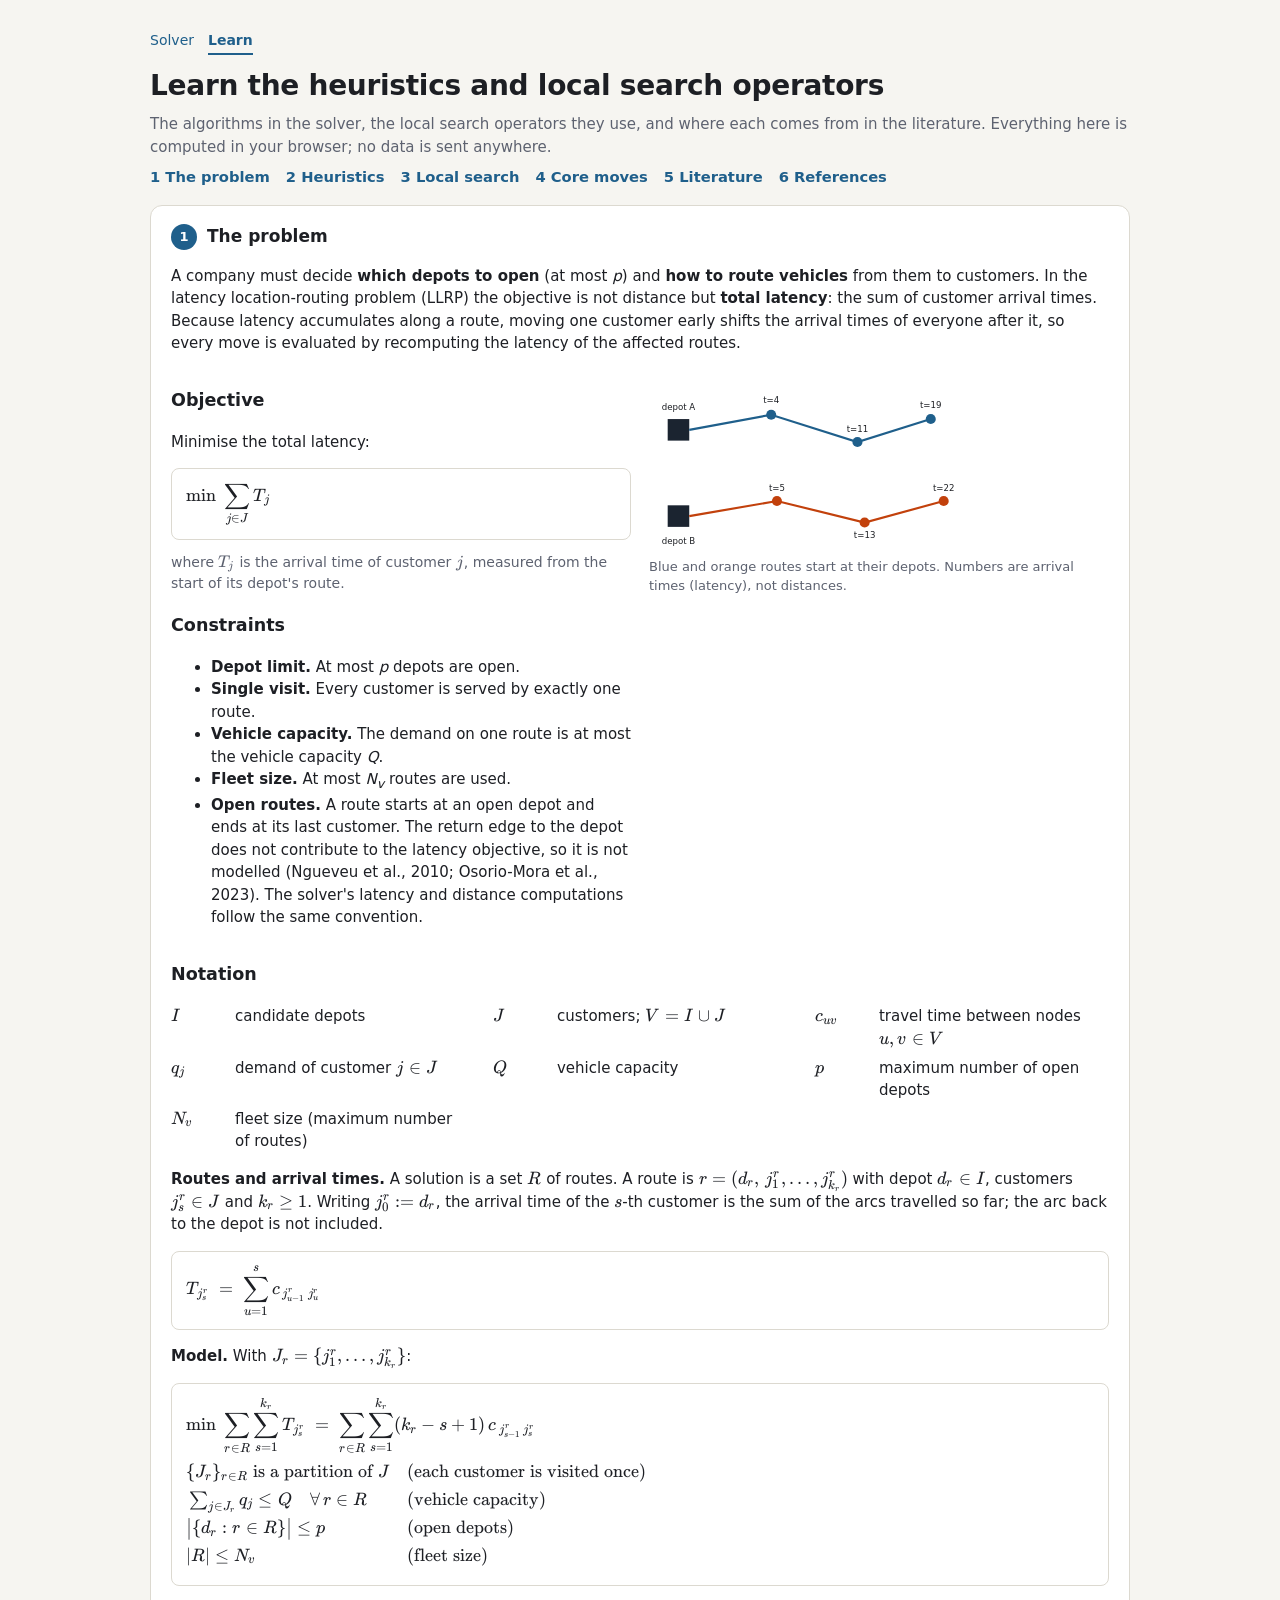
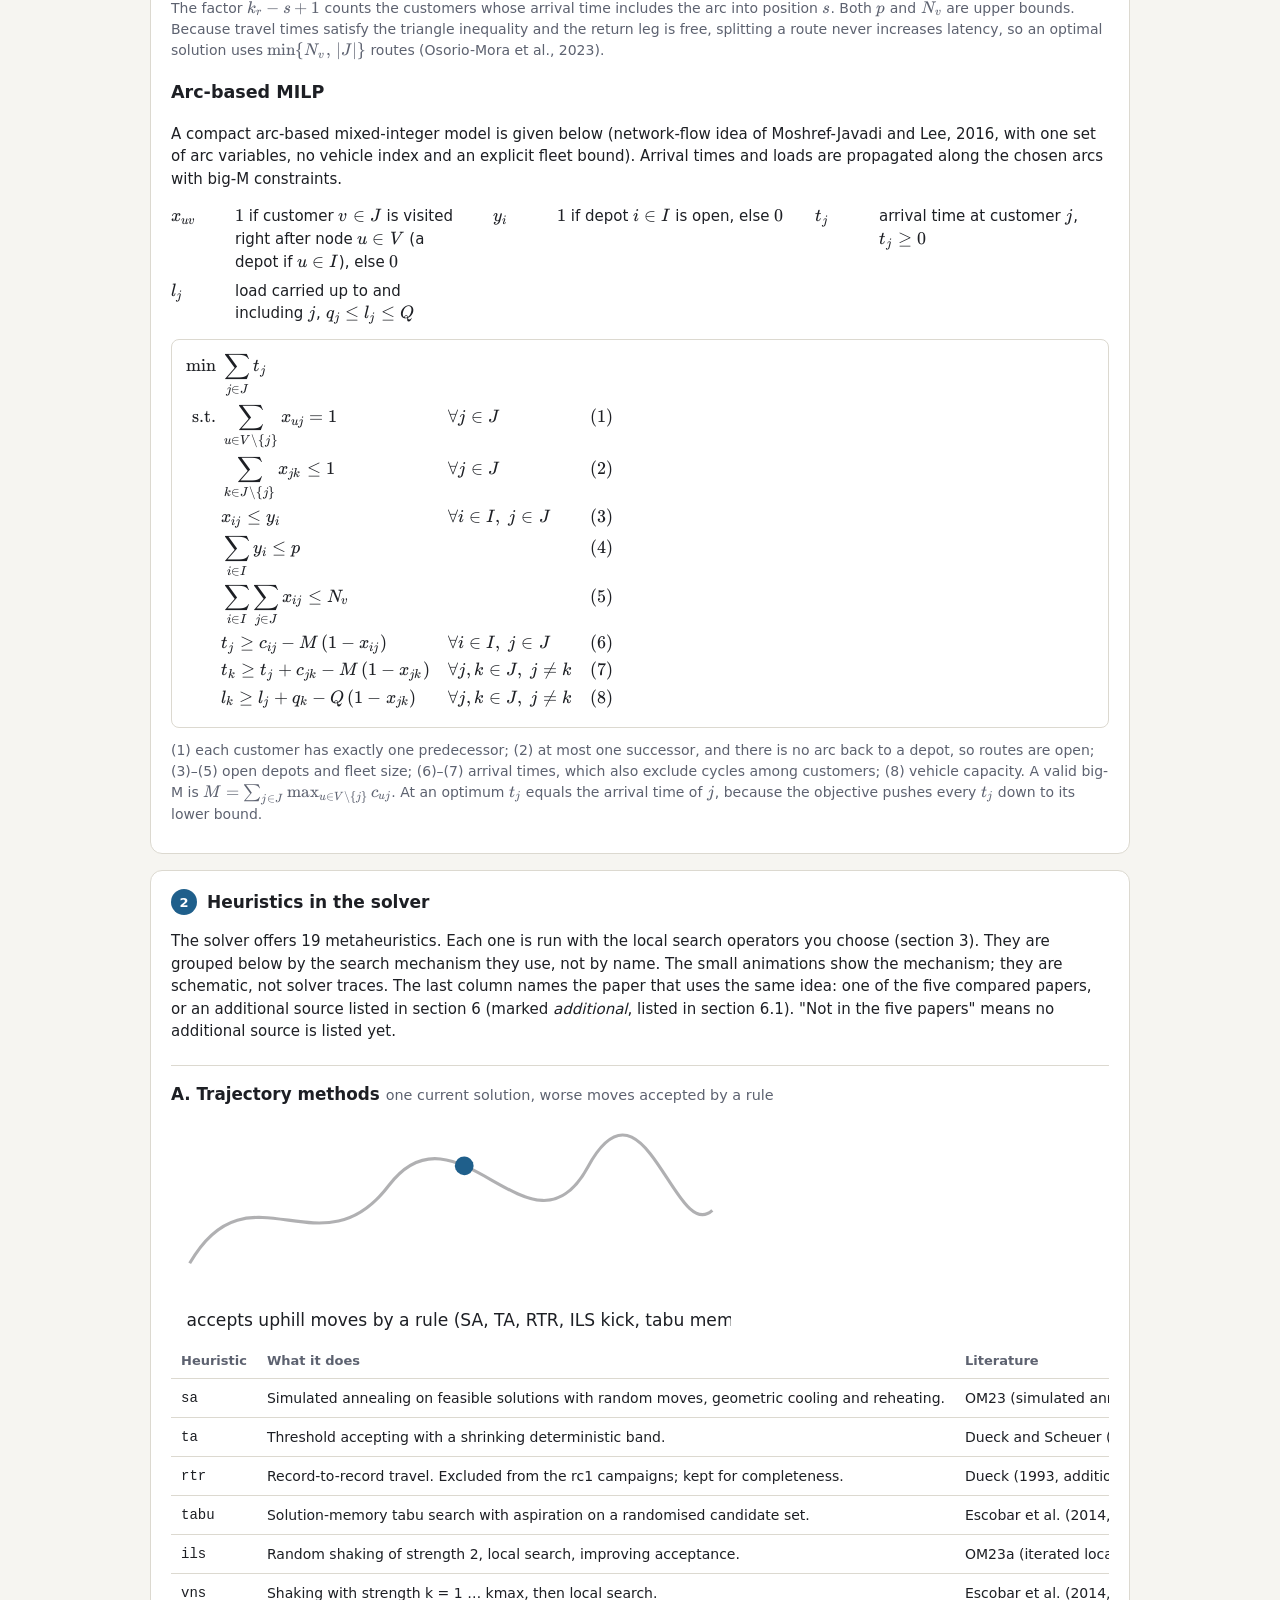
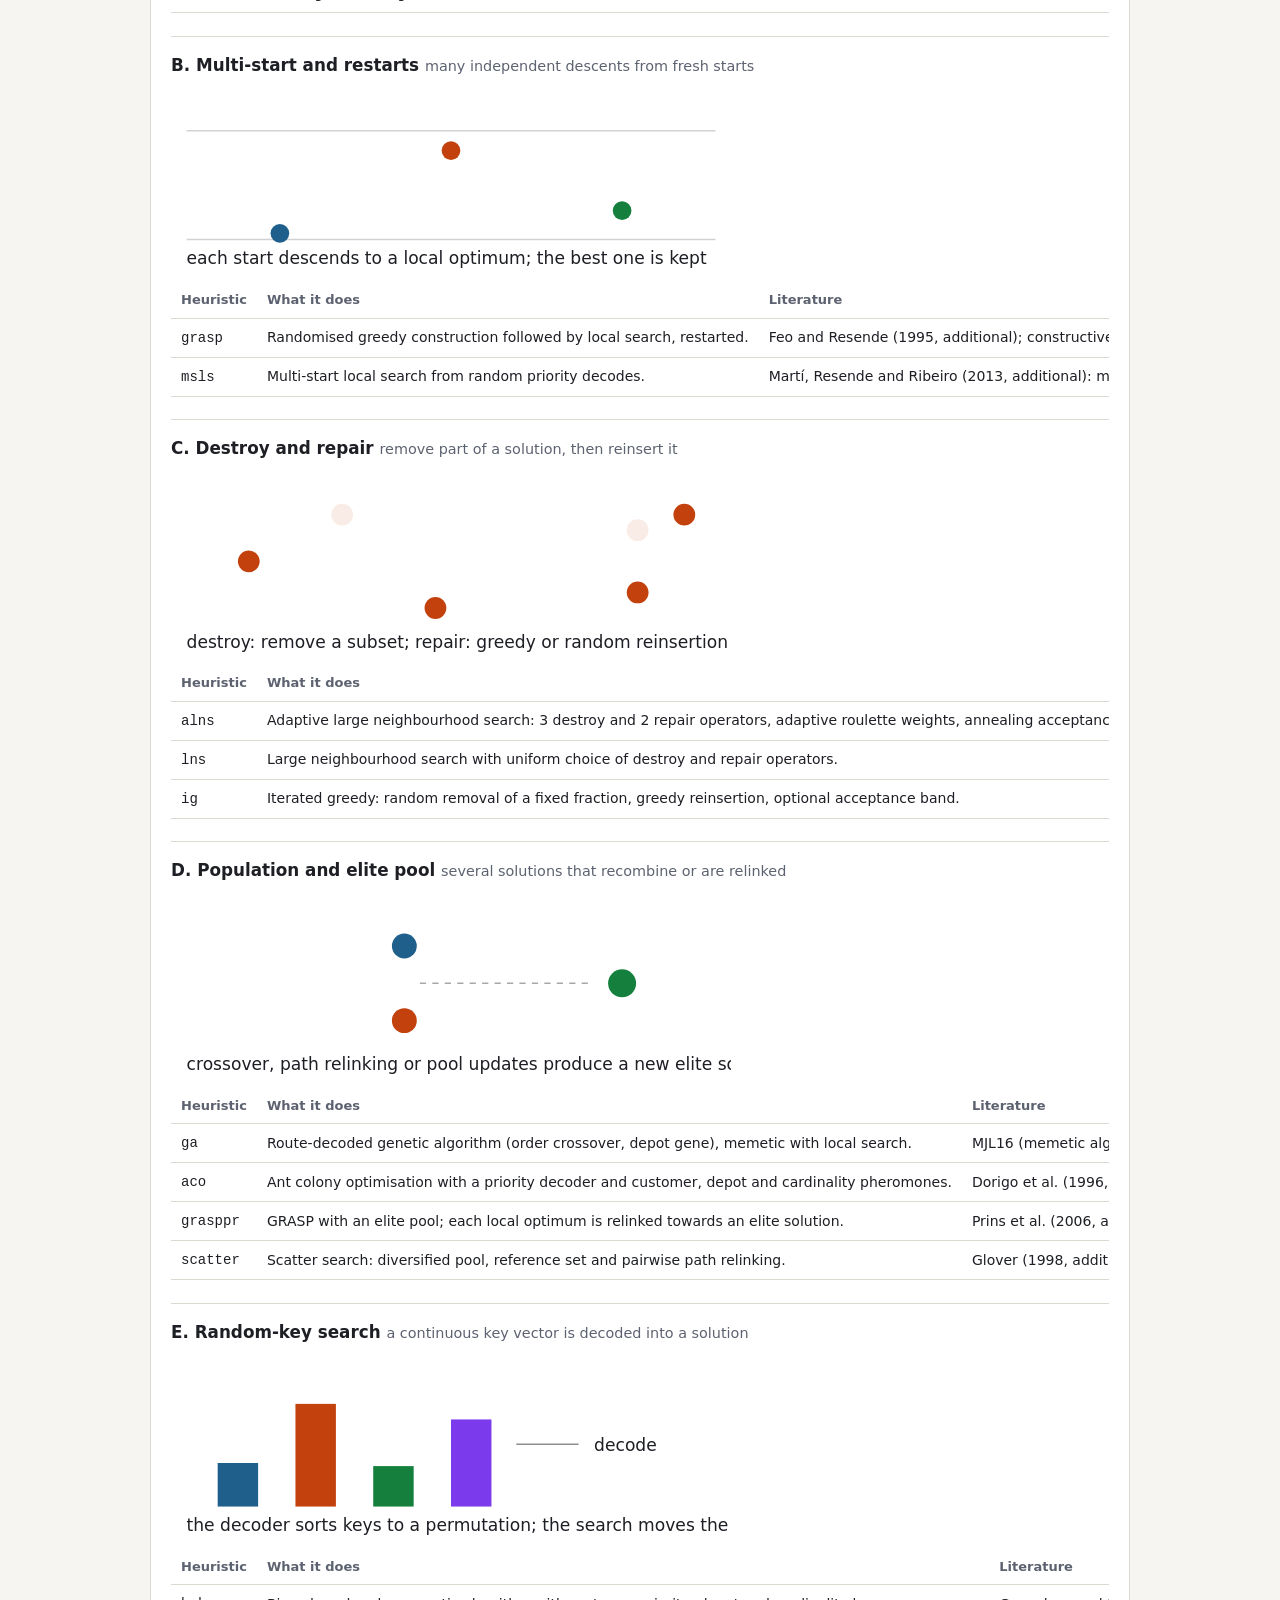
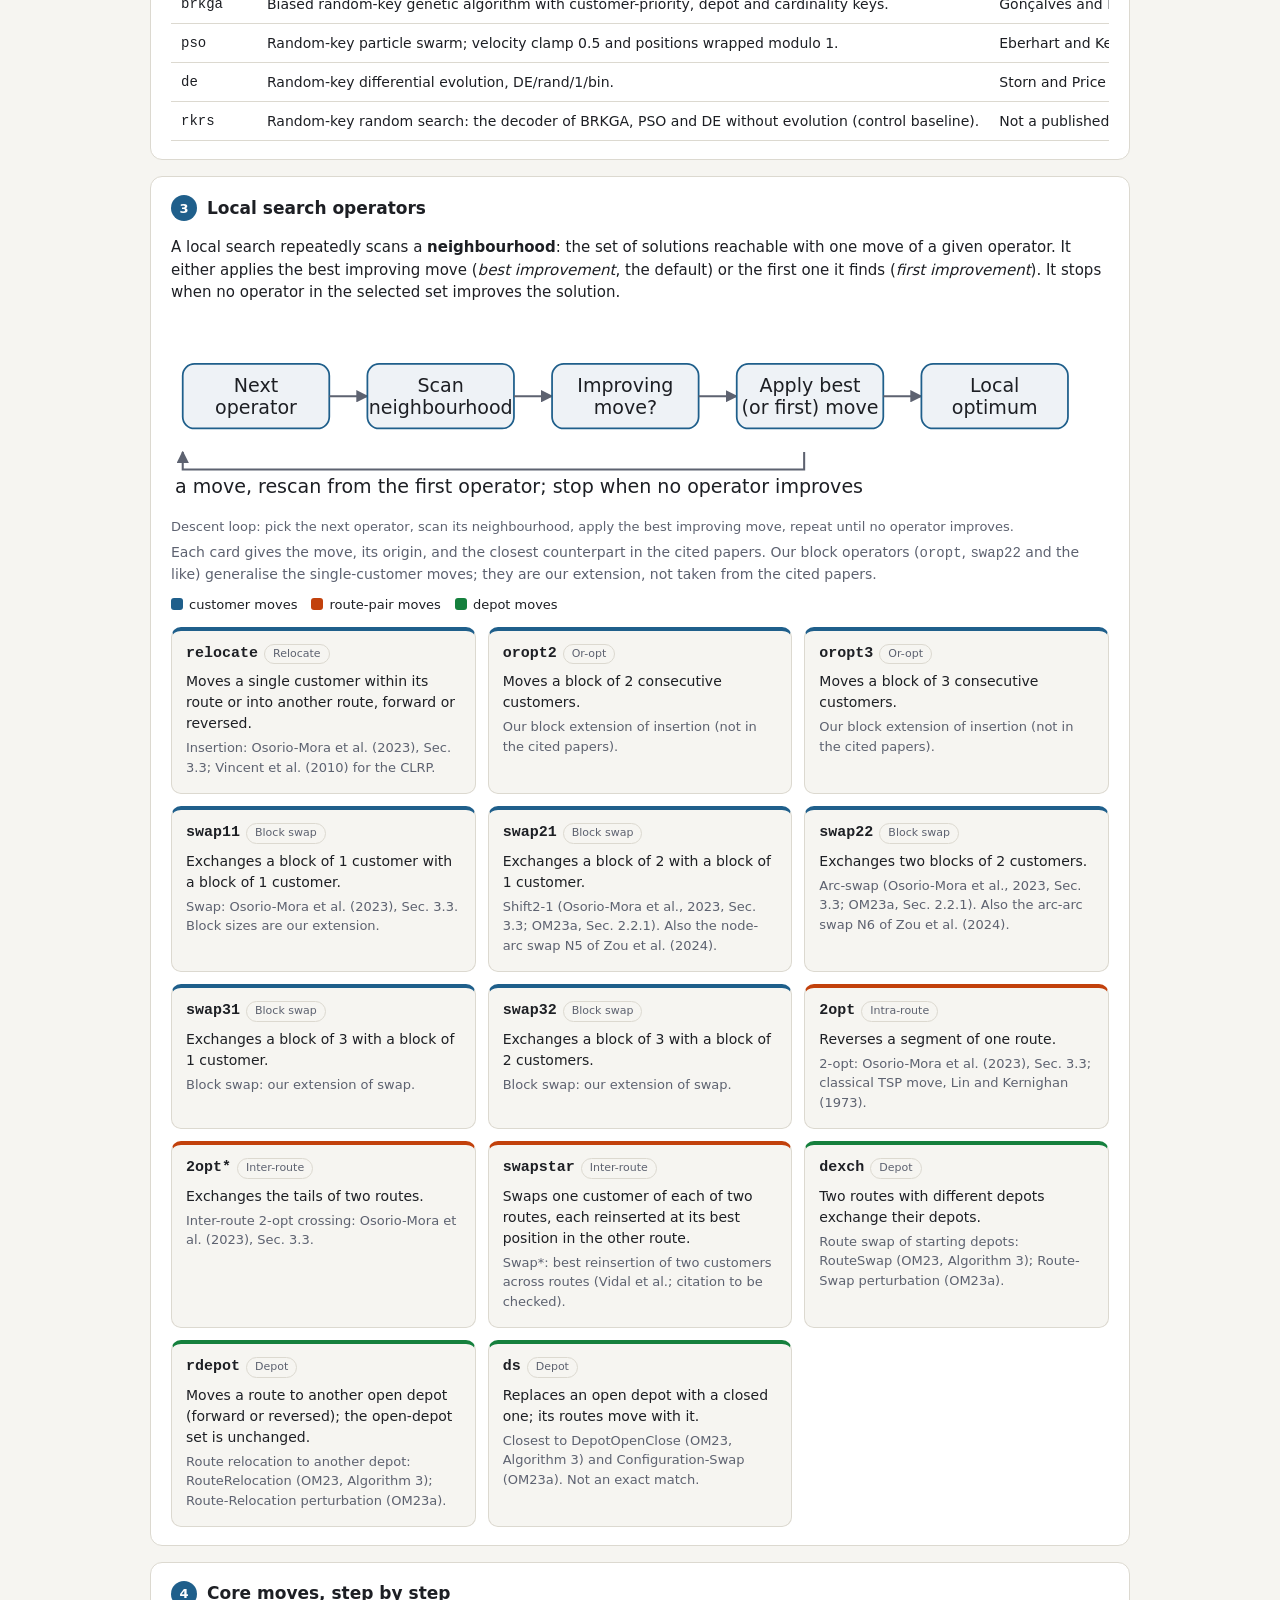
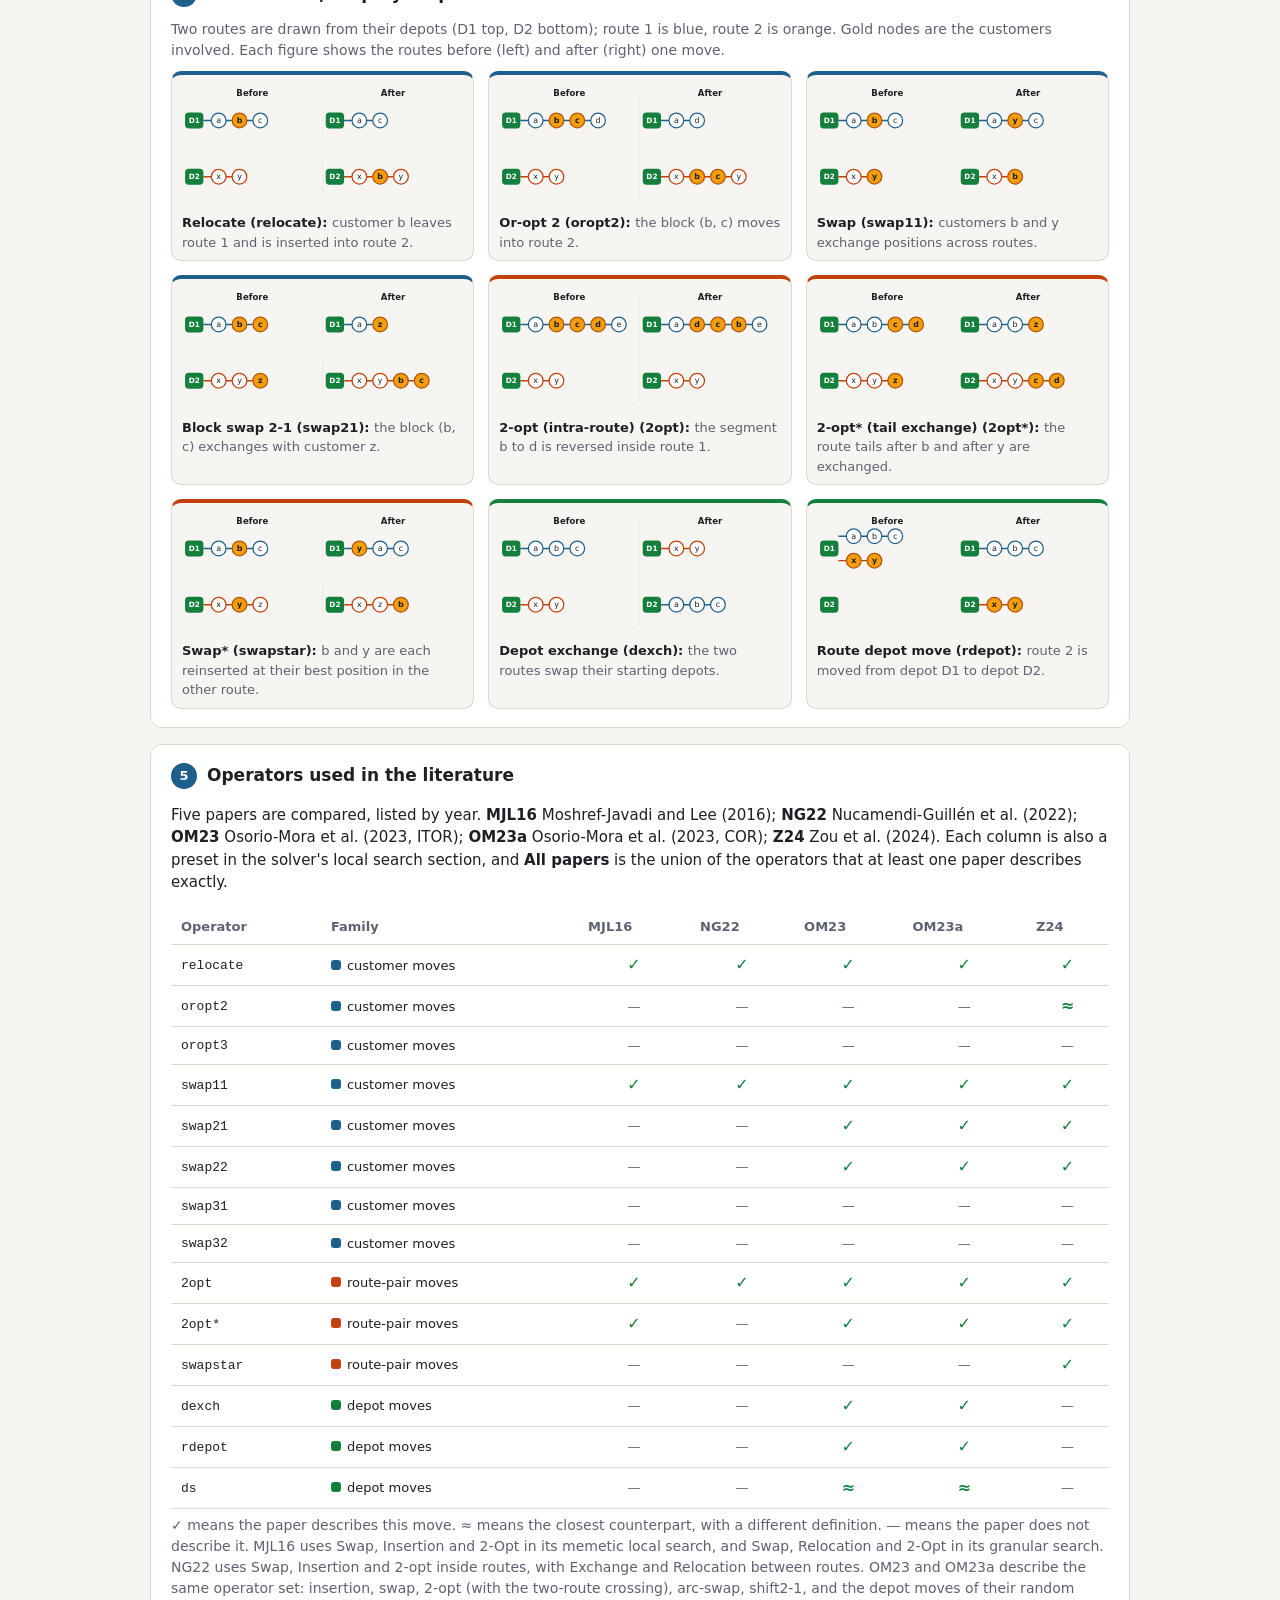
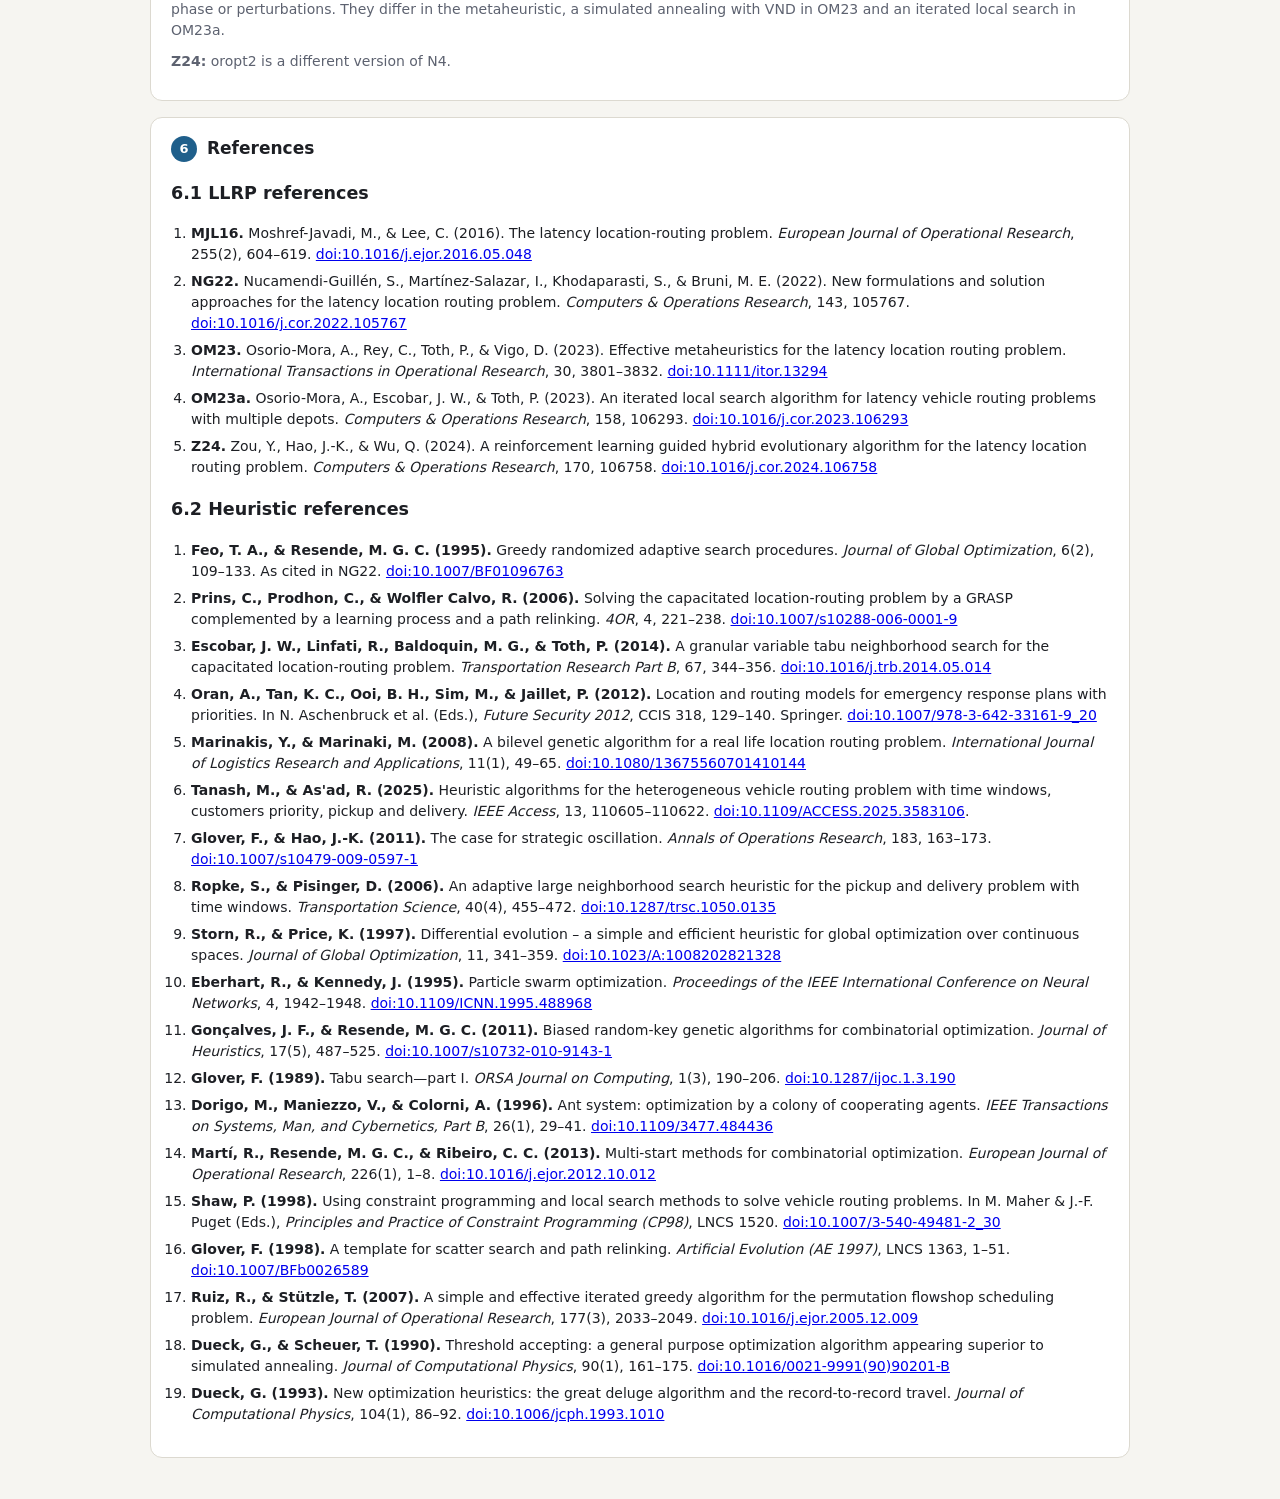
==== commit f1c1361b: "Learn: add arc-based MILP formulation (open routes, fleet bound, big-M) Single-index arc model with " ====
--- a/learn.html
+++ b/learn.html
@@ -98,6 +98,27 @@
 c10,0,16.667,-5,20,-15 v-585 v0 v-585 c-2.667,-10,-9.667,-15,-21,-15
 c-10,0,-16.667,5,-20,15z M188 15 H145 v585 v0 v585 h43z"/></svg></span></span></span><span class="vlist-s">​</span></span><span class="vlist-r"><span class="vlist" style="height:0.35em;"><span></span></span></span></span></span></span><span class="mspace" style="margin-right:0.2778em;"></span><span class="mrel">≤</span><span class="mspace" style="margin-right:0.2778em;"></span><span class="mord mathnormal">p</span></span></span><span style="top:-0.8671em;"><span class="pstrut" style="height:3em;"></span><span class="mord"><span class="mord"></span><span class="mord">∣</span><span class="mord mathnormal" style="margin-right:0.00773em;">R</span><span class="mord">∣</span><span class="mspace" style="margin-right:0.2778em;"></span><span class="mrel">≤</span><span class="mspace" style="margin-right:0.2778em;"></span><span class="mord"><span class="mord mathnormal" style="margin-right:0.10903em;">N</span><span class="msupsub"><span class="vlist-t vlist-t2"><span class="vlist-r"><span class="vlist" style="height:0.1514em;"><span style="top:-2.55em;margin-left:-0.109em;margin-right:0.05em;"><span class="pstrut" style="height:2.7em;"></span><span class="sizing reset-size6 size3 mtight"><span class="mord mathnormal mtight" style="margin-right:0.03588em;">v</span></span></span></span><span class="vlist-s">​</span></span><span class="vlist-r"><span class="vlist" style="height:0.15em;"><span></span></span></span></span></span></span></span></span></span><span class="vlist-s">​</span></span><span class="vlist-r"><span class="vlist" style="height:2.7929em;"><span></span></span></span></span></span><span class="arraycolsep" style="width:1em;"></span><span class="col-align-r"><span class="vlist-t vlist-t2"><span class="vlist-r"><span class="vlist" style="height:3.2929em;"><span style="top:-5.3029em;"><span class="pstrut" style="height:2.85em;"></span><span class="mord"></span></span><span style="top:-3.8029em;"><span class="pstrut" style="height:2.85em;"></span><span class="mord"></span></span><span style="top:-2.2171em;"><span class="pstrut" style="height:2.85em;"></span><span class="mord"></span></span><span style="top:-0.7171em;"><span class="pstrut" style="height:2.85em;"></span><span class="mord"></span></span></span><span class="vlist-s">​</span></span><span class="vlist-r"><span class="vlist" style="height:2.7929em;"><span></span></span></span></span></span><span class="col-align-l"><span class="vlist-t vlist-t2"><span class="vlist-r"><span class="vlist" style="height:3.2929em;"><span style="top:-5.4529em;"><span class="pstrut" style="height:3em;"></span><span class="mord"><span class="mord"></span><span class="mord text"><span class="mord">(each customer is visited once)</span></span></span></span><span style="top:-3.9529em;"><span class="pstrut" style="height:3em;"></span><span class="mord"><span class="mord"></span><span class="mord text"><span class="mord">(vehicle capacity)</span></span></span></span><span style="top:-2.3671em;"><span class="pstrut" style="height:3em;"></span><span class="mord"><span class="mord"></span><span class="mord text"><span class="mord">(open depots)</span></span></span></span><span style="top:-0.8671em;"><span class="pstrut" style="height:3em;"></span><span class="mord"><span class="mord"></span><span class="mord text"><span class="mord">(fleet size)</span></span></span></span></span><span class="vlist-s">​</span></span><span class="vlist-r"><span class="vlist" style="height:2.7929em;"><span></span></span></span></span></span></span></span></span></span></span></span></div>
     <p class="muted">The factor <span class="katex"><span class="katex-mathml"><math xmlns="http://www.w3.org/1998/Math/MathML"><semantics><mrow><msub><mi>k</mi><mi>r</mi></msub><mo>−</mo><mi>s</mi><mo>+</mo><mn>1</mn></mrow><annotation encoding="application/x-tex">k_r-s+1</annotation></semantics></math></span><span class="katex-html" aria-hidden="true"><span class="base"><span class="strut" style="height:0.8444em;vertical-align:-0.15em;"></span><span class="mord"><span class="mord mathnormal" style="margin-right:0.03148em;">k</span><span class="msupsub"><span class="vlist-t vlist-t2"><span class="vlist-r"><span class="vlist" style="height:0.1514em;"><span style="top:-2.55em;margin-left:-0.0315em;margin-right:0.05em;"><span class="pstrut" style="height:2.7em;"></span><span class="sizing reset-size6 size3 mtight"><span class="mord mathnormal mtight" style="margin-right:0.02778em;">r</span></span></span></span><span class="vlist-s">​</span></span><span class="vlist-r"><span class="vlist" style="height:0.15em;"><span></span></span></span></span></span></span><span class="mspace" style="margin-right:0.2222em;"></span><span class="mbin">−</span><span class="mspace" style="margin-right:0.2222em;"></span></span><span class="base"><span class="strut" style="height:0.6667em;vertical-align:-0.0833em;"></span><span class="mord mathnormal">s</span><span class="mspace" style="margin-right:0.2222em;"></span><span class="mbin">+</span><span class="mspace" style="margin-right:0.2222em;"></span></span><span class="base"><span class="strut" style="height:0.6444em;"></span><span class="mord">1</span></span></span></span> counts the customers whose arrival time includes the arc into position <span class="katex"><span class="katex-mathml"><math xmlns="http://www.w3.org/1998/Math/MathML"><semantics><mrow><mi>s</mi></mrow><annotation encoding="application/x-tex">s</annotation></semantics></math></span><span class="katex-html" aria-hidden="true"><span class="base"><span class="strut" style="height:0.4306em;"></span><span class="mord mathnormal">s</span></span></span></span>. Both <span class="katex"><span class="katex-mathml"><math xmlns="http://www.w3.org/1998/Math/MathML"><semantics><mrow><mi>p</mi></mrow><annotation encoding="application/x-tex">p</annotation></semantics></math></span><span class="katex-html" aria-hidden="true"><span class="base"><span class="strut" style="height:0.625em;vertical-align:-0.1944em;"></span><span class="mord mathnormal">p</span></span></span></span> and <span class="katex"><span class="katex-mathml"><math xmlns="http://www.w3.org/1998/Math/MathML"><semantics><mrow><msub><mi>N</mi><mi>v</mi></msub></mrow><annotation encoding="application/x-tex">N_v</annotation></semantics></math></span><span class="katex-html" aria-hidden="true"><span class="base"><span class="strut" style="height:0.8333em;vertical-align:-0.15em;"></span><span class="mord"><span class="mord mathnormal" style="margin-right:0.10903em;">N</span><span class="msupsub"><span class="vlist-t vlist-t2"><span class="vlist-r"><span class="vlist" style="height:0.1514em;"><span style="top:-2.55em;margin-left:-0.109em;margin-right:0.05em;"><span class="pstrut" style="height:2.7em;"></span><span class="sizing reset-size6 size3 mtight"><span class="mord mathnormal mtight" style="margin-right:0.03588em;">v</span></span></span></span><span class="vlist-s">​</span></span><span class="vlist-r"><span class="vlist" style="height:0.15em;"><span></span></span></span></span></span></span></span></span></span> are upper bounds. Because travel times satisfy the triangle inequality and the return leg is free, splitting a route never increases latency, so an optimal solution uses <span class="katex"><span class="katex-mathml"><math xmlns="http://www.w3.org/1998/Math/MathML"><semantics><mrow><mi>min</mi><mo>⁡</mo><mo stretchy="false">{</mo><msub><mi>N</mi><mi>v</mi></msub><mo separator="true">,</mo><mtext> </mtext><mi mathvariant="normal">∣</mi><mi>J</mi><mi mathvariant="normal">∣</mi><mo stretchy="false">}</mo></mrow><annotation encoding="application/x-tex">\min\{N_v,\,|J|\}</annotation></semantics></math></span><span class="katex-html" aria-hidden="true"><span class="base"><span class="strut" style="height:1em;vertical-align:-0.25em;"></span><span class="mop">min</span><span class="mopen">{</span><span class="mord"><span class="mord mathnormal" style="margin-right:0.10903em;">N</span><span class="msupsub"><span class="vlist-t vlist-t2"><span class="vlist-r"><span class="vlist" style="height:0.1514em;"><span style="top:-2.55em;margin-left:-0.109em;margin-right:0.05em;"><span class="pstrut" style="height:2.7em;"></span><span class="sizing reset-size6 size3 mtight"><span class="mord mathnormal mtight" style="margin-right:0.03588em;">v</span></span></span></span><span class="vlist-s">​</span></span><span class="vlist-r"><span class="vlist" style="height:0.15em;"><span></span></span></span></span></span></span><span class="mpunct">,</span><span class="mspace" style="margin-right:0.1667em;"></span><span class="mspace" style="margin-right:0.1667em;"></span><span class="mord">∣</span><span class="mord mathnormal" style="margin-right:0.09618em;">J</span><span class="mord">∣</span><span class="mclose">}</span></span></span></span> routes (Osorio-Mora et al., 2023).</p><!--/tex:notation-->
+    <h3>Arc-based MILP</h3>
+    <!--tex:milp-->
+    <p>A compact arc-based mixed-integer model is given below (network-flow idea of Moshref-Javadi and Lee, 2016, with one set of arc variables, no vehicle index and an explicit fleet bound). Arrival times and loads are propagated along the chosen arcs with big-M constraints.</p>
+    <dl class="notation">
+      <div><dt><span class="katex"><span class="katex-mathml"><math xmlns="http://www.w3.org/1998/Math/MathML"><semantics><mrow><msub><mi>x</mi><mrow><mi>u</mi><mi>v</mi></mrow></msub></mrow><annotation encoding="application/x-tex">x_{uv}</annotation></semantics></math></span><span class="katex-html" aria-hidden="true"><span class="base"><span class="strut" style="height:0.5806em;vertical-align:-0.15em;"></span><span class="mord"><span class="mord mathnormal">x</span><span class="msupsub"><span class="vlist-t vlist-t2"><span class="vlist-r"><span class="vlist" style="height:0.1514em;"><span style="top:-2.55em;margin-left:0em;margin-right:0.05em;"><span class="pstrut" style="height:2.7em;"></span><span class="sizing reset-size6 size3 mtight"><span class="mord mtight"><span class="mord mathnormal mtight" style="margin-right:0.03588em;">uv</span></span></span></span></span><span class="vlist-s">​</span></span><span class="vlist-r"><span class="vlist" style="height:0.15em;"><span></span></span></span></span></span></span></span></span></span></dt><dd><span class="katex"><span class="katex-mathml"><math xmlns="http://www.w3.org/1998/Math/MathML"><semantics><mrow><mn>1</mn></mrow><annotation encoding="application/x-tex">1</annotation></semantics></math></span><span class="katex-html" aria-hidden="true"><span class="base"><span class="strut" style="height:0.6444em;"></span><span class="mord">1</span></span></span></span> if customer <span class="katex"><span class="katex-mathml"><math xmlns="http://www.w3.org/1998/Math/MathML"><semantics><mrow><mi>v</mi><mo>∈</mo><mi>J</mi></mrow><annotation encoding="application/x-tex">v\in J</annotation></semantics></math></span><span class="katex-html" aria-hidden="true"><span class="base"><span class="strut" style="height:0.5782em;vertical-align:-0.0391em;"></span><span class="mord mathnormal" style="margin-right:0.03588em;">v</span><span class="mspace" style="margin-right:0.2778em;"></span><span class="mrel">∈</span><span class="mspace" style="margin-right:0.2778em;"></span></span><span class="base"><span class="strut" style="height:0.6833em;"></span><span class="mord mathnormal" style="margin-right:0.09618em;">J</span></span></span></span> is visited right after node <span class="katex"><span class="katex-mathml"><math xmlns="http://www.w3.org/1998/Math/MathML"><semantics><mrow><mi>u</mi><mo>∈</mo><mi>V</mi></mrow><annotation encoding="application/x-tex">u\in V</annotation></semantics></math></span><span class="katex-html" aria-hidden="true"><span class="base"><span class="strut" style="height:0.5782em;vertical-align:-0.0391em;"></span><span class="mord mathnormal">u</span><span class="mspace" style="margin-right:0.2778em;"></span><span class="mrel">∈</span><span class="mspace" style="margin-right:0.2778em;"></span></span><span class="base"><span class="strut" style="height:0.6833em;"></span><span class="mord mathnormal" style="margin-right:0.22222em;">V</span></span></span></span> (a depot if <span class="katex"><span class="katex-mathml"><math xmlns="http://www.w3.org/1998/Math/MathML"><semantics><mrow><mi>u</mi><mo>∈</mo><mi>I</mi></mrow><annotation encoding="application/x-tex">u\in I</annotation></semantics></math></span><span class="katex-html" aria-hidden="true"><span class="base"><span class="strut" style="height:0.5782em;vertical-align:-0.0391em;"></span><span class="mord mathnormal">u</span><span class="mspace" style="margin-right:0.2778em;"></span><span class="mrel">∈</span><span class="mspace" style="margin-right:0.2778em;"></span></span><span class="base"><span class="strut" style="height:0.6833em;"></span><span class="mord mathnormal" style="margin-right:0.07847em;">I</span></span></span></span>), else <span class="katex"><span class="katex-mathml"><math xmlns="http://www.w3.org/1998/Math/MathML"><semantics><mrow><mn>0</mn></mrow><annotation encoding="application/x-tex">0</annotation></semantics></math></span><span class="katex-html" aria-hidden="true"><span class="base"><span class="strut" style="height:0.6444em;"></span><span class="mord">0</span></span></span></span></dd></div>
+      <div><dt><span class="katex"><span class="katex-mathml"><math xmlns="http://www.w3.org/1998/Math/MathML"><semantics><mrow><msub><mi>y</mi><mi>i</mi></msub></mrow><annotation encoding="application/x-tex">y_i</annotation></semantics></math></span><span class="katex-html" aria-hidden="true"><span class="base"><span class="strut" style="height:0.625em;vertical-align:-0.1944em;"></span><span class="mord"><span class="mord mathnormal" style="margin-right:0.03588em;">y</span><span class="msupsub"><span class="vlist-t vlist-t2"><span class="vlist-r"><span class="vlist" style="height:0.3117em;"><span style="top:-2.55em;margin-left:-0.0359em;margin-right:0.05em;"><span class="pstrut" style="height:2.7em;"></span><span class="sizing reset-size6 size3 mtight"><span class="mord mathnormal mtight">i</span></span></span></span><span class="vlist-s">​</span></span><span class="vlist-r"><span class="vlist" style="height:0.15em;"><span></span></span></span></span></span></span></span></span></span></dt><dd><span class="katex"><span class="katex-mathml"><math xmlns="http://www.w3.org/1998/Math/MathML"><semantics><mrow><mn>1</mn></mrow><annotation encoding="application/x-tex">1</annotation></semantics></math></span><span class="katex-html" aria-hidden="true"><span class="base"><span class="strut" style="height:0.6444em;"></span><span class="mord">1</span></span></span></span> if depot <span class="katex"><span class="katex-mathml"><math xmlns="http://www.w3.org/1998/Math/MathML"><semantics><mrow><mi>i</mi><mo>∈</mo><mi>I</mi></mrow><annotation encoding="application/x-tex">i\in I</annotation></semantics></math></span><span class="katex-html" aria-hidden="true"><span class="base"><span class="strut" style="height:0.6986em;vertical-align:-0.0391em;"></span><span class="mord mathnormal">i</span><span class="mspace" style="margin-right:0.2778em;"></span><span class="mrel">∈</span><span class="mspace" style="margin-right:0.2778em;"></span></span><span class="base"><span class="strut" style="height:0.6833em;"></span><span class="mord mathnormal" style="margin-right:0.07847em;">I</span></span></span></span> is open, else <span class="katex"><span class="katex-mathml"><math xmlns="http://www.w3.org/1998/Math/MathML"><semantics><mrow><mn>0</mn></mrow><annotation encoding="application/x-tex">0</annotation></semantics></math></span><span class="katex-html" aria-hidden="true"><span class="base"><span class="strut" style="height:0.6444em;"></span><span class="mord">0</span></span></span></span></dd></div>
+      <div><dt><span class="katex"><span class="katex-mathml"><math xmlns="http://www.w3.org/1998/Math/MathML"><semantics><mrow><msub><mi>t</mi><mi>j</mi></msub></mrow><annotation encoding="application/x-tex">t_j</annotation></semantics></math></span><span class="katex-html" aria-hidden="true"><span class="base"><span class="strut" style="height:0.9012em;vertical-align:-0.2861em;"></span><span class="mord"><span class="mord mathnormal">t</span><span class="msupsub"><span class="vlist-t vlist-t2"><span class="vlist-r"><span class="vlist" style="height:0.3117em;"><span style="top:-2.55em;margin-left:0em;margin-right:0.05em;"><span class="pstrut" style="height:2.7em;"></span><span class="sizing reset-size6 size3 mtight"><span class="mord mathnormal mtight" style="margin-right:0.05724em;">j</span></span></span></span><span class="vlist-s">​</span></span><span class="vlist-r"><span class="vlist" style="height:0.2861em;"><span></span></span></span></span></span></span></span></span></span></dt><dd>arrival time at customer <span class="katex"><span class="katex-mathml"><math xmlns="http://www.w3.org/1998/Math/MathML"><semantics><mrow><mi>j</mi></mrow><annotation encoding="application/x-tex">j</annotation></semantics></math></span><span class="katex-html" aria-hidden="true"><span class="base"><span class="strut" style="height:0.854em;vertical-align:-0.1944em;"></span><span class="mord mathnormal" style="margin-right:0.05724em;">j</span></span></span></span>, <span class="katex"><span class="katex-mathml"><math xmlns="http://www.w3.org/1998/Math/MathML"><semantics><mrow><msub><mi>t</mi><mi>j</mi></msub><mo>≥</mo><mn>0</mn></mrow><annotation encoding="application/x-tex">t_j\ge 0</annotation></semantics></math></span><span class="katex-html" aria-hidden="true"><span class="base"><span class="strut" style="height:0.9221em;vertical-align:-0.2861em;"></span><span class="mord"><span class="mord mathnormal">t</span><span class="msupsub"><span class="vlist-t vlist-t2"><span class="vlist-r"><span class="vlist" style="height:0.3117em;"><span style="top:-2.55em;margin-left:0em;margin-right:0.05em;"><span class="pstrut" style="height:2.7em;"></span><span class="sizing reset-size6 size3 mtight"><span class="mord mathnormal mtight" style="margin-right:0.05724em;">j</span></span></span></span><span class="vlist-s">​</span></span><span class="vlist-r"><span class="vlist" style="height:0.2861em;"><span></span></span></span></span></span></span><span class="mspace" style="margin-right:0.2778em;"></span><span class="mrel">≥</span><span class="mspace" style="margin-right:0.2778em;"></span></span><span class="base"><span class="strut" style="height:0.6444em;"></span><span class="mord">0</span></span></span></span></dd></div>
+      <div><dt><span class="katex"><span class="katex-mathml"><math xmlns="http://www.w3.org/1998/Math/MathML"><semantics><mrow><msub><mi>l</mi><mi>j</mi></msub></mrow><annotation encoding="application/x-tex">l_j</annotation></semantics></math></span><span class="katex-html" aria-hidden="true"><span class="base"><span class="strut" style="height:0.9805em;vertical-align:-0.2861em;"></span><span class="mord"><span class="mord mathnormal" style="margin-right:0.01968em;">l</span><span class="msupsub"><span class="vlist-t vlist-t2"><span class="vlist-r"><span class="vlist" style="height:0.3117em;"><span style="top:-2.55em;margin-left:-0.0197em;margin-right:0.05em;"><span class="pstrut" style="height:2.7em;"></span><span class="sizing reset-size6 size3 mtight"><span class="mord mathnormal mtight" style="margin-right:0.05724em;">j</span></span></span></span><span class="vlist-s">​</span></span><span class="vlist-r"><span class="vlist" style="height:0.2861em;"><span></span></span></span></span></span></span></span></span></span></dt><dd>load carried up to and including <span class="katex"><span class="katex-mathml"><math xmlns="http://www.w3.org/1998/Math/MathML"><semantics><mrow><mi>j</mi></mrow><annotation encoding="application/x-tex">j</annotation></semantics></math></span><span class="katex-html" aria-hidden="true"><span class="base"><span class="strut" style="height:0.854em;vertical-align:-0.1944em;"></span><span class="mord mathnormal" style="margin-right:0.05724em;">j</span></span></span></span>, <span class="katex"><span class="katex-mathml"><math xmlns="http://www.w3.org/1998/Math/MathML"><semantics><mrow><msub><mi>q</mi><mi>j</mi></msub><mo>≤</mo><msub><mi>l</mi><mi>j</mi></msub><mo>≤</mo><mi>Q</mi></mrow><annotation encoding="application/x-tex">q_j\le l_j\le Q</annotation></semantics></math></span><span class="katex-html" aria-hidden="true"><span class="base"><span class="strut" style="height:0.9221em;vertical-align:-0.2861em;"></span><span class="mord"><span class="mord mathnormal" style="margin-right:0.03588em;">q</span><span class="msupsub"><span class="vlist-t vlist-t2"><span class="vlist-r"><span class="vlist" style="height:0.3117em;"><span style="top:-2.55em;margin-left:-0.0359em;margin-right:0.05em;"><span class="pstrut" style="height:2.7em;"></span><span class="sizing reset-size6 size3 mtight"><span class="mord mathnormal mtight" style="margin-right:0.05724em;">j</span></span></span></span><span class="vlist-s">​</span></span><span class="vlist-r"><span class="vlist" style="height:0.2861em;"><span></span></span></span></span></span></span><span class="mspace" style="margin-right:0.2778em;"></span><span class="mrel">≤</span><span class="mspace" style="margin-right:0.2778em;"></span></span><span class="base"><span class="strut" style="height:0.9805em;vertical-align:-0.2861em;"></span><span class="mord"><span class="mord mathnormal" style="margin-right:0.01968em;">l</span><span class="msupsub"><span class="vlist-t vlist-t2"><span class="vlist-r"><span class="vlist" style="height:0.3117em;"><span style="top:-2.55em;margin-left:-0.0197em;margin-right:0.05em;"><span class="pstrut" style="height:2.7em;"></span><span class="sizing reset-size6 size3 mtight"><span class="mord mathnormal mtight" style="margin-right:0.05724em;">j</span></span></span></span><span class="vlist-s">​</span></span><span class="vlist-r"><span class="vlist" style="height:0.2861em;"><span></span></span></span></span></span></span><span class="mspace" style="margin-right:0.2778em;"></span><span class="mrel">≤</span><span class="mspace" style="margin-right:0.2778em;"></span></span><span class="base"><span class="strut" style="height:0.8778em;vertical-align:-0.1944em;"></span><span class="mord mathnormal">Q</span></span></span></span></dd></div>
+    </dl>
+    <div class="math-box"><span class="katex-display"><span class="katex"><span class="katex-mathml"><math xmlns="http://www.w3.org/1998/Math/MathML" display="block"><semantics><mtable rowspacing="0.25em" columnalign="right left right left right left" columnspacing="0em 1em 0em 1em 0em"><mtr><mtd><mstyle scriptlevel="0" displaystyle="true"><mrow><mi>min</mi><mo>⁡</mo><mtext>  </mtext></mrow></mstyle></mtd><mtd><mstyle scriptlevel="0" displaystyle="true"><mrow><mrow></mrow><munder><mo>∑</mo><mrow><mi>j</mi><mo>∈</mo><mi>J</mi></mrow></munder><msub><mi>t</mi><mi>j</mi></msub></mrow></mstyle></mtd></mtr><mtr><mtd><mstyle scriptlevel="0" displaystyle="true"><mrow><mtext>s.t.</mtext><mtext>  </mtext></mrow></mstyle></mtd><mtd><mstyle scriptlevel="0" displaystyle="true"><mrow><mrow></mrow><munder><mo>∑</mo><mrow><mi>u</mi><mo>∈</mo><mi>V</mi><mo>∖</mo><mo stretchy="false">{</mo><mi>j</mi><mo stretchy="false">}</mo></mrow></munder><msub><mi>x</mi><mrow><mi>u</mi><mi>j</mi></mrow></msub><mo>=</mo><mn>1</mn></mrow></mstyle></mtd><mtd><mstyle scriptlevel="0" displaystyle="true"><mrow></mrow></mstyle></mtd><mtd><mstyle scriptlevel="0" displaystyle="true"><mrow><mrow></mrow><mi mathvariant="normal">∀</mi><mi>j</mi><mo>∈</mo><mi>J</mi></mrow></mstyle></mtd><mtd><mstyle scriptlevel="0" displaystyle="true"><mrow></mrow></mstyle></mtd><mtd><mstyle scriptlevel="0" displaystyle="true"><mrow><mrow></mrow><mo stretchy="false">(</mo><mn>1</mn><mo stretchy="false">)</mo></mrow></mstyle></mtd></mtr><mtr><mtd><mstyle scriptlevel="0" displaystyle="true"><mrow></mrow></mstyle></mtd><mtd><mstyle scriptlevel="0" displaystyle="true"><mrow><mrow></mrow><munder><mo>∑</mo><mrow><mi>k</mi><mo>∈</mo><mi>J</mi><mo>∖</mo><mo stretchy="false">{</mo><mi>j</mi><mo stretchy="false">}</mo></mrow></munder><msub><mi>x</mi><mrow><mi>j</mi><mi>k</mi></mrow></msub><mo>≤</mo><mn>1</mn></mrow></mstyle></mtd><mtd><mstyle scriptlevel="0" displaystyle="true"><mrow></mrow></mstyle></mtd><mtd><mstyle scriptlevel="0" displaystyle="true"><mrow><mrow></mrow><mi mathvariant="normal">∀</mi><mi>j</mi><mo>∈</mo><mi>J</mi></mrow></mstyle></mtd><mtd><mstyle scriptlevel="0" displaystyle="true"><mrow></mrow></mstyle></mtd><mtd><mstyle scriptlevel="0" displaystyle="true"><mrow><mrow></mrow><mo stretchy="false">(</mo><mn>2</mn><mo stretchy="false">)</mo></mrow></mstyle></mtd></mtr><mtr><mtd><mstyle scriptlevel="0" displaystyle="true"><mrow></mrow></mstyle></mtd><mtd><mstyle scriptlevel="0" displaystyle="true"><mrow><mrow></mrow><msub><mi>x</mi><mrow><mi>i</mi><mi>j</mi></mrow></msub><mo>≤</mo><msub><mi>y</mi><mi>i</mi></msub></mrow></mstyle></mtd><mtd><mstyle scriptlevel="0" displaystyle="true"><mrow></mrow></mstyle></mtd><mtd><mstyle scriptlevel="0" displaystyle="true"><mrow><mrow></mrow><mi mathvariant="normal">∀</mi><mi>i</mi><mo>∈</mo><mi>I</mi><mo separator="true">,</mo><mtext> </mtext><mi>j</mi><mo>∈</mo><mi>J</mi></mrow></mstyle></mtd><mtd><mstyle scriptlevel="0" displaystyle="true"><mrow></mrow></mstyle></mtd><mtd><mstyle scriptlevel="0" displaystyle="true"><mrow><mrow></mrow><mo stretchy="false">(</mo><mn>3</mn><mo stretchy="false">)</mo></mrow></mstyle></mtd></mtr><mtr><mtd><mstyle scriptlevel="0" displaystyle="true"><mrow></mrow></mstyle></mtd><mtd><mstyle scriptlevel="0" displaystyle="true"><mrow><mrow></mrow><munder><mo>∑</mo><mrow><mi>i</mi><mo>∈</mo><mi>I</mi></mrow></munder><msub><mi>y</mi><mi>i</mi></msub><mo>≤</mo><mi>p</mi></mrow></mstyle></mtd><mtd><mstyle scriptlevel="0" displaystyle="true"><mrow></mrow></mstyle></mtd><mtd><mstyle scriptlevel="0" displaystyle="true"><mrow></mrow></mstyle></mtd><mtd><mstyle scriptlevel="0" displaystyle="true"><mrow></mrow></mstyle></mtd><mtd><mstyle scriptlevel="0" displaystyle="true"><mrow><mrow></mrow><mo stretchy="false">(</mo><mn>4</mn><mo stretchy="false">)</mo></mrow></mstyle></mtd></mtr><mtr><mtd><mstyle scriptlevel="0" displaystyle="true"><mrow></mrow></mstyle></mtd><mtd><mstyle scriptlevel="0" displaystyle="true"><mrow><mrow></mrow><munder><mo>∑</mo><mrow><mi>i</mi><mo>∈</mo><mi>I</mi></mrow></munder><munder><mo>∑</mo><mrow><mi>j</mi><mo>∈</mo><mi>J</mi></mrow></munder><msub><mi>x</mi><mrow><mi>i</mi><mi>j</mi></mrow></msub><mo>≤</mo><msub><mi>N</mi><mi>v</mi></msub></mrow></mstyle></mtd><mtd><mstyle scriptlevel="0" displaystyle="true"><mrow></mrow></mstyle></mtd><mtd><mstyle scriptlevel="0" displaystyle="true"><mrow></mrow></mstyle></mtd><mtd><mstyle scriptlevel="0" displaystyle="true"><mrow></mrow></mstyle></mtd><mtd><mstyle scriptlevel="0" displaystyle="true"><mrow><mrow></mrow><mo stretchy="false">(</mo><mn>5</mn><mo stretchy="false">)</mo></mrow></mstyle></mtd></mtr><mtr><mtd><mstyle scriptlevel="0" displaystyle="true"><mrow></mrow></mstyle></mtd><mtd><mstyle scriptlevel="0" displaystyle="true"><mrow><mrow></mrow><msub><mi>t</mi><mi>j</mi></msub><mo>≥</mo><msub><mi>c</mi><mrow><mi>i</mi><mi>j</mi></mrow></msub><mo>−</mo><mi>M</mi><mtext> </mtext><mo stretchy="false">(</mo><mn>1</mn><mo>−</mo><msub><mi>x</mi><mrow><mi>i</mi><mi>j</mi></mrow></msub><mo stretchy="false">)</mo></mrow></mstyle></mtd><mtd><mstyle scriptlevel="0" displaystyle="true"><mrow></mrow></mstyle></mtd><mtd><mstyle scriptlevel="0" displaystyle="true"><mrow><mrow></mrow><mi mathvariant="normal">∀</mi><mi>i</mi><mo>∈</mo><mi>I</mi><mo separator="true">,</mo><mtext> </mtext><mi>j</mi><mo>∈</mo><mi>J</mi></mrow></mstyle></mtd><mtd><mstyle scriptlevel="0" displaystyle="true"><mrow></mrow></mstyle></mtd><mtd><mstyle scriptlevel="0" displaystyle="true"><mrow><mrow></mrow><mo stretchy="false">(</mo><mn>6</mn><mo stretchy="false">)</mo></mrow></mstyle></mtd></mtr><mtr><mtd><mstyle scriptlevel="0" displaystyle="true"><mrow></mrow></mstyle></mtd><mtd><mstyle scriptlevel="0" displaystyle="true"><mrow><mrow></mrow><msub><mi>t</mi><mi>k</mi></msub><mo>≥</mo><msub><mi>t</mi><mi>j</mi></msub><mo>+</mo><msub><mi>c</mi><mrow><mi>j</mi><mi>k</mi></mrow></msub><mo>−</mo><mi>M</mi><mtext> </mtext><mo stretchy="false">(</mo><mn>1</mn><mo>−</mo><msub><mi>x</mi><mrow><mi>j</mi><mi>k</mi></mrow></msub><mo stretchy="false">)</mo></mrow></mstyle></mtd><mtd><mstyle scriptlevel="0" displaystyle="true"><mrow></mrow></mstyle></mtd><mtd><mstyle scriptlevel="0" displaystyle="true"><mrow><mrow></mrow><mi mathvariant="normal">∀</mi><mi>j</mi><mo separator="true">,</mo><mi>k</mi><mo>∈</mo><mi>J</mi><mo separator="true">,</mo><mtext> </mtext><mi>j</mi><mo mathvariant="normal">≠</mo><mi>k</mi></mrow></mstyle></mtd><mtd><mstyle scriptlevel="0" displaystyle="true"><mrow></mrow></mstyle></mtd><mtd><mstyle scriptlevel="0" displaystyle="true"><mrow><mrow></mrow><mo stretchy="false">(</mo><mn>7</mn><mo stretchy="false">)</mo></mrow></mstyle></mtd></mtr><mtr><mtd><mstyle scriptlevel="0" displaystyle="true"><mrow></mrow></mstyle></mtd><mtd><mstyle scriptlevel="0" displaystyle="true"><mrow><mrow></mrow><msub><mi>l</mi><mi>k</mi></msub><mo>≥</mo><msub><mi>l</mi><mi>j</mi></msub><mo>+</mo><msub><mi>q</mi><mi>k</mi></msub><mo>−</mo><mi>Q</mi><mtext> </mtext><mo stretchy="false">(</mo><mn>1</mn><mo>−</mo><msub><mi>x</mi><mrow><mi>j</mi><mi>k</mi></mrow></msub><mo stretchy="false">)</mo></mrow></mstyle></mtd><mtd><mstyle scriptlevel="0" displaystyle="true"><mrow></mrow></mstyle></mtd><mtd><mstyle scriptlevel="0" displaystyle="true"><mrow><mrow></mrow><mi mathvariant="normal">∀</mi><mi>j</mi><mo separator="true">,</mo><mi>k</mi><mo>∈</mo><mi>J</mi><mo separator="true">,</mo><mtext> </mtext><mi>j</mi><mo mathvariant="normal">≠</mo><mi>k</mi></mrow></mstyle></mtd><mtd><mstyle scriptlevel="0" displaystyle="true"><mrow></mrow></mstyle></mtd><mtd><mstyle scriptlevel="0" displaystyle="true"><mrow><mrow></mrow><mo stretchy="false">(</mo><mn>8</mn><mo stretchy="false">)</mo></mrow></mstyle></mtd></mtr></mtable><annotation encoding="application/x-tex">\begin{aligned}
+      \min\;&amp; \sum_{j\in J} t_j \\[4pt]
+      \text{s.t.}\;&amp; \sum_{u\in V\setminus\{j\}} x_{uj} = 1 &amp;&amp; \forall j\in J &amp;&amp; (1)\\
+      &amp; \sum_{k\in J\setminus\{j\}} x_{jk} \le 1 &amp;&amp; \forall j\in J &amp;&amp; (2)\\
+      &amp; x_{ij} \le y_i &amp;&amp; \forall i\in I,\ j\in J &amp;&amp; (3)\\
+      &amp; \sum_{i\in I} y_i \le p &amp;&amp; &amp;&amp; (4)\\
+      &amp; \sum_{i\in I}\sum_{j\in J} x_{ij} \le N_v &amp;&amp; &amp;&amp; (5)\\
+      &amp; t_j \ge c_{ij} - M\,(1-x_{ij}) &amp;&amp; \forall i\in I,\ j\in J &amp;&amp; (6)\\
+      &amp; t_k \ge t_j + c_{jk} - M\,(1-x_{jk}) &amp;&amp; \forall j,k\in J,\ j\ne k &amp;&amp; (7)\\
+      &amp; l_k \ge l_j + q_k - Q\,(1-x_{jk}) &amp;&amp; \forall j,k\in J,\ j\ne k &amp;&amp; (8)
+    \end{aligned}</annotation></semantics></math></span><span class="katex-html" aria-hidden="true"><span class="base"><span class="strut" style="height:19.9646em;vertical-align:-9.7323em;"></span><span class="mord"><span class="mtable"><span class="col-align-r"><span class="vlist-t vlist-t2"><span class="vlist-r"><span class="vlist" style="height:10.2323em;"><span style="top:-12.2323em;"><span class="pstrut" style="height:3.05em;"></span><span class="mord"><span class="mop">min</span><span class="mspace" style="margin-right:0.2778em;"></span></span></span><span style="top:-9.4519em;"><span class="pstrut" style="height:3.05em;"></span><span class="mord"><span class="mord text"><span class="mord">s.t.</span></span><span class="mspace" style="margin-right:0.2778em;"></span></span></span><span style="top:-6.5859em;"><span class="pstrut" style="height:3.05em;"></span><span class="mord"></span></span><span style="top:-3.9299em;"><span class="pstrut" style="height:3.05em;"></span><span class="mord"></span></span><span style="top:-2.2198em;"><span class="pstrut" style="height:3.05em;"></span><span class="mord"></span></span><span style="top:0.4519em;"><span class="pstrut" style="height:3.05em;"></span><span class="mord"></span></span><span style="top:3.0223em;"><span class="pstrut" style="height:3.05em;"></span><span class="mord"></span></span><span style="top:4.5223em;"><span class="pstrut" style="height:3.05em;"></span><span class="mord"></span></span><span style="top:6.0223em;"><span class="pstrut" style="height:3.05em;"></span><span class="mord"></span></span></span><span class="vlist-s">​</span></span><span class="vlist-r"><span class="vlist" style="height:9.7323em;"><span></span></span></span></span></span><span class="col-align-l"><span class="vlist-t vlist-t2"><span class="vlist-r"><span class="vlist" style="height:10.2323em;"><span style="top:-12.2323em;"><span class="pstrut" style="height:3.05em;"></span><span class="mord"><span class="mord"></span><span class="mspace" style="margin-right:0.1667em;"></span><span class="mop op-limits"><span class="vlist-t vlist-t2"><span class="vlist-r"><span class="vlist" style="height:1.05em;"><span style="top:-1.8557em;margin-left:0em;"><span class="pstrut" style="height:3.05em;"></span><span class="sizing reset-size6 size3 mtight"><span class="mord mtight"><span class="mord mathnormal mtight" style="margin-right:0.05724em;">j</span><span class="mrel mtight">∈</span><span class="mord mathnormal mtight" style="margin-right:0.09618em;">J</span></span></span></span><span style="top:-3.05em;"><span class="pstrut" style="height:3.05em;"></span><span><span class="mop op-symbol large-op">∑</span></span></span></span><span class="vlist-s">​</span></span><span class="vlist-r"><span class="vlist" style="height:1.4304em;"><span></span></span></span></span></span><span class="mspace" style="margin-right:0.1667em;"></span><span class="mord"><span class="mord mathnormal">t</span><span class="msupsub"><span class="vlist-t vlist-t2"><span class="vlist-r"><span class="vlist" style="height:0.3117em;"><span style="top:-2.55em;margin-left:0em;margin-right:0.05em;"><span class="pstrut" style="height:2.7em;"></span><span class="sizing reset-size6 size3 mtight"><span class="mord mathnormal mtight" style="margin-right:0.05724em;">j</span></span></span></span><span class="vlist-s">​</span></span><span class="vlist-r"><span class="vlist" style="height:0.2861em;"><span></span></span></span></span></span></span></span></span><span style="top:-9.4519em;"><span class="pstrut" style="height:3.05em;"></span><span class="mord"><span class="mord"></span><span class="mspace" style="margin-right:0.1667em;"></span><span class="mop op-limits"><span class="vlist-t vlist-t2"><span class="vlist-r"><span class="vlist" style="height:1.05em;"><span style="top:-1.809em;margin-left:0em;"><span class="pstrut" style="height:3.05em;"></span><span class="sizing reset-size6 size3 mtight"><span class="mord mtight"><span class="mord mathnormal mtight">u</span><span class="mrel mtight">∈</span><span class="mord mathnormal mtight" style="margin-right:0.22222em;">V</span><span class="mbin mtight">∖</span><span class="mopen mtight">{</span><span class="mord mathnormal mtight" style="margin-right:0.05724em;">j</span><span class="mclose mtight">}</span></span></span></span><span style="top:-3.05em;"><span class="pstrut" style="height:3.05em;"></span><span><span class="mop op-symbol large-op">∑</span></span></span></span><span class="vlist-s">​</span></span><span class="vlist-r"><span class="vlist" style="height:1.516em;"><span></span></span></span></span></span><span class="mspace" style="margin-right:0.1667em;"></span><span class="mord"><span class="mord mathnormal">x</span><span class="msupsub"><span class="vlist-t vlist-t2"><span class="vlist-r"><span class="vlist" style="height:0.3117em;"><span style="top:-2.55em;margin-left:0em;margin-right:0.05em;"><span class="pstrut" style="height:2.7em;"></span><span class="sizing reset-size6 size3 mtight"><span class="mord mtight"><span class="mord mathnormal mtight">u</span><span class="mord mathnormal mtight" style="margin-right:0.05724em;">j</span></span></span></span></span><span class="vlist-s">​</span></span><span class="vlist-r"><span class="vlist" style="height:0.2861em;"><span></span></span></span></span></span></span><span class="mspace" style="margin-right:0.2778em;"></span><span class="mrel">=</span><span class="mspace" style="margin-right:0.2778em;"></span><span class="mord">1</span></span></span><span style="top:-6.5859em;"><span class="pstrut" style="height:3.05em;"></span><span class="mord"><span class="mord"></span><span class="mspace" style="margin-right:0.1667em;"></span><span class="mop op-limits"><span class="vlist-t vlist-t2"><span class="vlist-r"><span class="vlist" style="height:1.05em;"><span style="top:-1.809em;margin-left:0em;"><span class="pstrut" style="height:3.05em;"></span><span class="sizing reset-size6 size3 mtight"><span class="mord mtight"><span class="mord mathnormal mtight" style="margin-right:0.03148em;">k</span><span class="mrel mtight">∈</span><span class="mord mathnormal mtight" style="margin-right:0.09618em;">J</span><span class="mbin mtight">∖</span><span class="mopen mtight">{</span><span class="mord mathnormal mtight" style="margin-right:0.05724em;">j</span><span class="mclose mtight">}</span></span></span></span><span style="top:-3.05em;"><span class="pstrut" style="height:3.05em;"></span><span><span class="mop op-symbol large-op">∑</span></span></span></span><span class="vlist-s">​</span></span><span class="vlist-r"><span class="vlist" style="height:1.516em;"><span></span></span></span></span></span><span class="mspace" style="margin-right:0.1667em;"></span><span class="mord"><span class="mord mathnormal">x</span><span class="msupsub"><span class="vlist-t vlist-t2"><span class="vlist-r"><span class="vlist" style="height:0.3361em;"><span style="top:-2.55em;margin-left:0em;margin-right:0.05em;"><span class="pstrut" style="height:2.7em;"></span><span class="sizing reset-size6 size3 mtight"><span class="mord mtight"><span class="mord mathnormal mtight" style="margin-right:0.03148em;">jk</span></span></span></span></span><span class="vlist-s">​</span></span><span class="vlist-r"><span class="vlist" style="height:0.2861em;"><span></span></span></span></span></span></span><span class="mspace" style="margin-right:0.2778em;"></span><span class="mrel">≤</span><span class="mspace" style="margin-right:0.2778em;"></span><span class="mord">1</span></span></span><span style="top:-3.9299em;"><span class="pstrut" style="height:3.05em;"></span><span class="mord"><span class="mord"></span><span class="mord"><span class="mord mathnormal">x</span><span class="msupsub"><span class="vlist-t vlist-t2"><span class="vlist-r"><span class="vlist" style="height:0.3117em;"><span style="top:-2.55em;margin-left:0em;margin-right:0.05em;"><span class="pstrut" style="height:2.7em;"></span><span class="sizing reset-size6 size3 mtight"><span class="mord mtight"><span class="mord mathnormal mtight" style="margin-right:0.05724em;">ij</span></span></span></span></span><span class="vlist-s">​</span></span><span class="vlist-r"><span class="vlist" style="height:0.2861em;"><span></span></span></span></span></span></span><span class="mspace" style="margin-right:0.2778em;"></span><span class="mrel">≤</span><span class="mspace" style="margin-right:0.2778em;"></span><span class="mord"><span class="mord mathnormal" style="margin-right:0.03588em;">y</span><span class="msupsub"><span class="vlist-t vlist-t2"><span class="vlist-r"><span class="vlist" style="height:0.3117em;"><span style="top:-2.55em;margin-left:-0.0359em;margin-right:0.05em;"><span class="pstrut" style="height:2.7em;"></span><span class="sizing reset-size6 size3 mtight"><span class="mord mathnormal mtight">i</span></span></span></span><span class="vlist-s">​</span></span><span class="vlist-r"><span class="vlist" style="height:0.15em;"><span></span></span></span></span></span></span></span></span><span style="top:-2.2198em;"><span class="pstrut" style="height:3.05em;"></span><span class="mord"><span class="mord"></span><span class="mspace" style="margin-right:0.1667em;"></span><span class="mop op-limits"><span class="vlist-t vlist-t2"><span class="vlist-r"><span class="vlist" style="height:1.05em;"><span style="top:-1.8557em;margin-left:0em;"><span class="pstrut" style="height:3.05em;"></span><span class="sizing reset-size6 size3 mtight"><span class="mord mtight"><span class="mord mathnormal mtight">i</span><span class="mrel mtight">∈</span><span class="mord mathnormal mtight" style="margin-right:0.07847em;">I</span></span></span></span><span style="top:-3.05em;"><span class="pstrut" style="height:3.05em;"></span><span><span class="mop op-symbol large-op">∑</span></span></span></span><span class="vlist-s">​</span></span><span class="vlist-r"><span class="vlist" style="height:1.3217em;"><span></span></span></span></span></span><span class="mspace" style="margin-right:0.1667em;"></span><span class="mord"><span class="mord mathnormal" style="margin-right:0.03588em;">y</span><span class="msupsub"><span class="vlist-t vlist-t2"><span class="vlist-r"><span class="vlist" style="height:0.3117em;"><span style="top:-2.55em;margin-left:-0.0359em;margin-right:0.05em;"><span class="pstrut" style="height:2.7em;"></span><span class="sizing reset-size6 size3 mtight"><span class="mord mathnormal mtight">i</span></span></span></span><span class="vlist-s">​</span></span><span class="vlist-r"><span class="vlist" style="height:0.15em;"><span></span></span></span></span></span></span><span class="mspace" style="margin-right:0.2778em;"></span><span class="mrel">≤</span><span class="mspace" style="margin-right:0.2778em;"></span><span class="mord mathnormal">p</span></span></span><span style="top:0.4519em;"><span class="pstrut" style="height:3.05em;"></span><span class="mord"><span class="mord"></span><span class="mspace" style="margin-right:0.1667em;"></span><span class="mop op-limits"><span class="vlist-t vlist-t2"><span class="vlist-r"><span class="vlist" style="height:1.05em;"><span style="top:-1.8557em;margin-left:0em;"><span class="pstrut" style="height:3.05em;"></span><span class="sizing reset-size6 size3 mtight"><span class="mord mtight"><span class="mord mathnormal mtight">i</span><span class="mrel mtight">∈</span><span class="mord mathnormal mtight" style="margin-right:0.07847em;">I</span></span></span></span><span style="top:-3.05em;"><span class="pstrut" style="height:3.05em;"></span><span><span class="mop op-symbol large-op">∑</span></span></span></span><span class="vlist-s">​</span></span><span class="vlist-r"><span class="vlist" style="height:1.3217em;"><span></span></span></span></span></span><span class="mspace" style="margin-right:0.1667em;"></span><span class="mop op-limits"><span class="vlist-t vlist-t2"><span class="vlist-r"><span class="vlist" style="height:1.05em;"><span style="top:-1.8557em;margin-left:0em;"><span class="pstrut" style="height:3.05em;"></span><span class="sizing reset-size6 size3 mtight"><span class="mord mtight"><span class="mord mathnormal mtight" style="margin-right:0.05724em;">j</span><span class="mrel mtight">∈</span><span class="mord mathnormal mtight" style="margin-right:0.09618em;">J</span></span></span></span><span style="top:-3.05em;"><span class="pstrut" style="height:3.05em;"></span><span><span class="mop op-symbol large-op">∑</span></span></span></span><span class="vlist-s">​</span></span><span class="vlist-r"><span class="vlist" style="height:1.4304em;"><span></span></span></span></span></span><span class="mspace" style="margin-right:0.1667em;"></span><span class="mord"><span class="mord mathnormal">x</span><span class="msupsub"><span class="vlist-t vlist-t2"><span class="vlist-r"><span class="vlist" style="height:0.3117em;"><span style="top:-2.55em;margin-left:0em;margin-right:0.05em;"><span class="pstrut" style="height:2.7em;"></span><span class="sizing reset-size6 size3 mtight"><span class="mord mtight"><span class="mord mathnormal mtight" style="margin-right:0.05724em;">ij</span></span></span></span></span><span class="vlist-s">​</span></span><span class="vlist-r"><span class="vlist" style="height:0.2861em;"><span></span></span></span></span></span></span><span class="mspace" style="margin-right:0.2778em;"></span><span class="mrel">≤</span><span class="mspace" style="margin-right:0.2778em;"></span><span class="mord"><span class="mord mathnormal" style="margin-right:0.10903em;">N</span><span class="msupsub"><span class="vlist-t vlist-t2"><span class="vlist-r"><span class="vlist" style="height:0.1514em;"><span style="top:-2.55em;margin-left:-0.109em;margin-right:0.05em;"><span class="pstrut" style="height:2.7em;"></span><span class="sizing reset-size6 size3 mtight"><span class="mord mathnormal mtight" style="margin-right:0.03588em;">v</span></span></span></span><span class="vlist-s">​</span></span><span class="vlist-r"><span class="vlist" style="height:0.15em;"><span></span></span></span></span></span></span></span></span><span style="top:3.0223em;"><span class="pstrut" style="height:3.05em;"></span><span class="mord"><span class="mord"></span><span class="mord"><span class="mord mathnormal">t</span><span class="msupsub"><span class="vlist-t vlist-t2"><span class="vlist-r"><span class="vlist" style="height:0.3117em;"><span style="top:-2.55em;margin-left:0em;margin-right:0.05em;"><span class="pstrut" style="height:2.7em;"></span><span class="sizing reset-size6 size3 mtight"><span class="mord mathnormal mtight" style="margin-right:0.05724em;">j</span></span></span></span><span class="vlist-s">​</span></span><span class="vlist-r"><span class="vlist" style="height:0.2861em;"><span></span></span></span></span></span></span><span class="mspace" style="margin-right:0.2778em;"></span><span class="mrel">≥</span><span class="mspace" style="margin-right:0.2778em;"></span><span class="mord"><span class="mord mathnormal">c</span><span class="msupsub"><span class="vlist-t vlist-t2"><span class="vlist-r"><span class="vlist" style="height:0.3117em;"><span style="top:-2.55em;margin-left:0em;margin-right:0.05em;"><span class="pstrut" style="height:2.7em;"></span><span class="sizing reset-size6 size3 mtight"><span class="mord mtight"><span class="mord mathnormal mtight" style="margin-right:0.05724em;">ij</span></span></span></span></span><span class="vlist-s">​</span></span><span class="vlist-r"><span class="vlist" style="height:0.2861em;"><span></span></span></span></span></span></span><span class="mspace" style="margin-right:0.2222em;"></span><span class="mbin">−</span><span class="mspace" style="margin-right:0.2222em;"></span><span class="mord mathnormal" style="margin-right:0.10903em;">M</span><span class="mspace" style="margin-right:0.1667em;"></span><span class="mopen">(</span><span class="mord">1</span><span class="mspace" style="margin-right:0.2222em;"></span><span class="mbin">−</span><span class="mspace" style="margin-right:0.2222em;"></span><span class="mord"><span class="mord mathnormal">x</span><span class="msupsub"><span class="vlist-t vlist-t2"><span class="vlist-r"><span class="vlist" style="height:0.3117em;"><span style="top:-2.55em;margin-left:0em;margin-right:0.05em;"><span class="pstrut" style="height:2.7em;"></span><span class="sizing reset-size6 size3 mtight"><span class="mord mtight"><span class="mord mathnormal mtight" style="margin-right:0.05724em;">ij</span></span></span></span></span><span class="vlist-s">​</span></span><span class="vlist-r"><span class="vlist" style="height:0.2861em;"><span></span></span></span></span></span></span><span class="mclose">)</span></span></span><span style="top:4.5223em;"><span class="pstrut" style="height:3.05em;"></span><span class="mord"><span class="mord"></span><span class="mord"><span class="mord mathnormal">t</span><span class="msupsub"><span class="vlist-t vlist-t2"><span class="vlist-r"><span class="vlist" style="height:0.3361em;"><span style="top:-2.55em;margin-left:0em;margin-right:0.05em;"><span class="pstrut" style="height:2.7em;"></span><span class="sizing reset-size6 size3 mtight"><span class="mord mathnormal mtight" style="margin-right:0.03148em;">k</span></span></span></span><span class="vlist-s">​</span></span><span class="vlist-r"><span class="vlist" style="height:0.15em;"><span></span></span></span></span></span></span><span class="mspace" style="margin-right:0.2778em;"></span><span class="mrel">≥</span><span class="mspace" style="margin-right:0.2778em;"></span><span class="mord"><span class="mord mathnormal">t</span><span class="msupsub"><span class="vlist-t vlist-t2"><span class="vlist-r"><span class="vlist" style="height:0.3117em;"><span style="top:-2.55em;margin-left:0em;margin-right:0.05em;"><span class="pstrut" style="height:2.7em;"></span><span class="sizing reset-size6 size3 mtight"><span class="mord mathnormal mtight" style="margin-right:0.05724em;">j</span></span></span></span><span class="vlist-s">​</span></span><span class="vlist-r"><span class="vlist" style="height:0.2861em;"><span></span></span></span></span></span></span><span class="mspace" style="margin-right:0.2222em;"></span><span class="mbin">+</span><span class="mspace" style="margin-right:0.2222em;"></span><span class="mord"><span class="mord mathnormal">c</span><span class="msupsub"><span class="vlist-t vlist-t2"><span class="vlist-r"><span class="vlist" style="height:0.3361em;"><span style="top:-2.55em;margin-left:0em;margin-right:0.05em;"><span class="pstrut" style="height:2.7em;"></span><span class="sizing reset-size6 size3 mtight"><span class="mord mtight"><span class="mord mathnormal mtight" style="margin-right:0.03148em;">jk</span></span></span></span></span><span class="vlist-s">​</span></span><span class="vlist-r"><span class="vlist" style="height:0.2861em;"><span></span></span></span></span></span></span><span class="mspace" style="margin-right:0.2222em;"></span><span class="mbin">−</span><span class="mspace" style="margin-right:0.2222em;"></span><span class="mord mathnormal" style="margin-right:0.10903em;">M</span><span class="mspace" style="margin-right:0.1667em;"></span><span class="mopen">(</span><span class="mord">1</span><span class="mspace" style="margin-right:0.2222em;"></span><span class="mbin">−</span><span class="mspace" style="margin-right:0.2222em;"></span><span class="mord"><span class="mord mathnormal">x</span><span class="msupsub"><span class="vlist-t vlist-t2"><span class="vlist-r"><span class="vlist" style="height:0.3361em;"><span style="top:-2.55em;margin-left:0em;margin-right:0.05em;"><span class="pstrut" style="height:2.7em;"></span><span class="sizing reset-size6 size3 mtight"><span class="mord mtight"><span class="mord mathnormal mtight" style="margin-right:0.03148em;">jk</span></span></span></span></span><span class="vlist-s">​</span></span><span class="vlist-r"><span class="vlist" style="height:0.2861em;"><span></span></span></span></span></span></span><span class="mclose">)</span></span></span><span style="top:6.0223em;"><span class="pstrut" style="height:3.05em;"></span><span class="mord"><span class="mord"></span><span class="mord"><span class="mord mathnormal" style="margin-right:0.01968em;">l</span><span class="msupsub"><span class="vlist-t vlist-t2"><span class="vlist-r"><span class="vlist" style="height:0.3361em;"><span style="top:-2.55em;margin-left:-0.0197em;margin-right:0.05em;"><span class="pstrut" style="height:2.7em;"></span><span class="sizing reset-size6 size3 mtight"><span class="mord mathnormal mtight" style="margin-right:0.03148em;">k</span></span></span></span><span class="vlist-s">​</span></span><span class="vlist-r"><span class="vlist" style="height:0.15em;"><span></span></span></span></span></span></span><span class="mspace" style="margin-right:0.2778em;"></span><span class="mrel">≥</span><span class="mspace" style="margin-right:0.2778em;"></span><span class="mord"><span class="mord mathnormal" style="margin-right:0.01968em;">l</span><span class="msupsub"><span class="vlist-t vlist-t2"><span class="vlist-r"><span class="vlist" style="height:0.3117em;"><span style="top:-2.55em;margin-left:-0.0197em;margin-right:0.05em;"><span class="pstrut" style="height:2.7em;"></span><span class="sizing reset-size6 size3 mtight"><span class="mord mathnormal mtight" style="margin-right:0.05724em;">j</span></span></span></span><span class="vlist-s">​</span></span><span class="vlist-r"><span class="vlist" style="height:0.2861em;"><span></span></span></span></span></span></span><span class="mspace" style="margin-right:0.2222em;"></span><span class="mbin">+</span><span class="mspace" style="margin-right:0.2222em;"></span><span class="mord"><span class="mord mathnormal" style="margin-right:0.03588em;">q</span><span class="msupsub"><span class="vlist-t vlist-t2"><span class="vlist-r"><span class="vlist" style="height:0.3361em;"><span style="top:-2.55em;margin-left:-0.0359em;margin-right:0.05em;"><span class="pstrut" style="height:2.7em;"></span><span class="sizing reset-size6 size3 mtight"><span class="mord mathnormal mtight" style="margin-right:0.03148em;">k</span></span></span></span><span class="vlist-s">​</span></span><span class="vlist-r"><span class="vlist" style="height:0.15em;"><span></span></span></span></span></span></span><span class="mspace" style="margin-right:0.2222em;"></span><span class="mbin">−</span><span class="mspace" style="margin-right:0.2222em;"></span><span class="mord mathnormal">Q</span><span class="mspace" style="margin-right:0.1667em;"></span><span class="mopen">(</span><span class="mord">1</span><span class="mspace" style="margin-right:0.2222em;"></span><span class="mbin">−</span><span class="mspace" style="margin-right:0.2222em;"></span><span class="mord"><span class="mord mathnormal">x</span><span class="msupsub"><span class="vlist-t vlist-t2"><span class="vlist-r"><span class="vlist" style="height:0.3361em;"><span style="top:-2.55em;margin-left:0em;margin-right:0.05em;"><span class="pstrut" style="height:2.7em;"></span><span class="sizing reset-size6 size3 mtight"><span class="mord mtight"><span class="mord mathnormal mtight" style="margin-right:0.03148em;">jk</span></span></span></span></span><span class="vlist-s">​</span></span><span class="vlist-r"><span class="vlist" style="height:0.2861em;"><span></span></span></span></span></span></span><span class="mclose">)</span></span></span></span><span class="vlist-s">​</span></span><span class="vlist-r"><span class="vlist" style="height:9.7323em;"><span></span></span></span></span></span><span class="arraycolsep" style="width:1em;"></span><span class="col-align-r"><span class="vlist-t vlist-t2"><span class="vlist-r"><span class="vlist" style="height:7.4519em;"><span style="top:-9.4519em;"><span class="pstrut" style="height:3.05em;"></span><span class="mord"></span></span><span style="top:-6.5859em;"><span class="pstrut" style="height:3.05em;"></span><span class="mord"></span></span><span style="top:-3.9299em;"><span class="pstrut" style="height:3.05em;"></span><span class="mord"></span></span><span style="top:-2.2198em;"><span class="pstrut" style="height:3.05em;"></span><span class="mord"></span></span><span style="top:0.4519em;"><span class="pstrut" style="height:3.05em;"></span><span class="mord"></span></span><span style="top:3.0223em;"><span class="pstrut" style="height:3.05em;"></span><span class="mord"></span></span><span style="top:4.5223em;"><span class="pstrut" style="height:3.05em;"></span><span class="mord"></span></span><span style="top:6.0223em;"><span class="pstrut" style="height:3.05em;"></span><span class="mord"></span></span></span><span class="vlist-s">​</span></span><span class="vlist-r"><span class="vlist" style="height:9.7323em;"><span></span></span></span></span></span><span class="col-align-l"><span class="vlist-t vlist-t2"><span class="vlist-r"><span class="vlist" style="height:7.4519em;"><span style="top:-9.4519em;"><span class="pstrut" style="height:3.05em;"></span><span class="mord"><span class="mord"></span><span class="mord">∀</span><span class="mord mathnormal" style="margin-right:0.05724em;">j</span><span class="mspace" style="margin-right:0.2778em;"></span><span class="mrel">∈</span><span class="mspace" style="margin-right:0.2778em;"></span><span class="mord mathnormal" style="margin-right:0.09618em;">J</span></span></span><span style="top:-6.5859em;"><span class="pstrut" style="height:3.05em;"></span><span class="mord"><span class="mord"></span><span class="mord">∀</span><span class="mord mathnormal" style="margin-right:0.05724em;">j</span><span class="mspace" style="margin-right:0.2778em;"></span><span class="mrel">∈</span><span class="mspace" style="margin-right:0.2778em;"></span><span class="mord mathnormal" style="margin-right:0.09618em;">J</span></span></span><span style="top:-3.9299em;"><span class="pstrut" style="height:3.05em;"></span><span class="mord"><span class="mord"></span><span class="mord">∀</span><span class="mord mathnormal">i</span><span class="mspace" style="margin-right:0.2778em;"></span><span class="mrel">∈</span><span class="mspace" style="margin-right:0.2778em;"></span><span class="mord mathnormal" style="margin-right:0.07847em;">I</span><span class="mpunct">,</span><span class="mspace"> </span><span class="mspace" style="margin-right:0.1667em;"></span><span class="mord mathnormal" style="margin-right:0.05724em;">j</span><span class="mspace" style="margin-right:0.2778em;"></span><span class="mrel">∈</span><span class="mspace" style="margin-right:0.2778em;"></span><span class="mord mathnormal" style="margin-right:0.09618em;">J</span></span></span><span style="top:-2.2198em;"><span class="pstrut" style="height:3.05em;"></span><span class="mord"><span class="mord"></span></span></span><span style="top:0.4519em;"><span class="pstrut" style="height:3.05em;"></span><span class="mord"><span class="mord"></span></span></span><span style="top:3.0223em;"><span class="pstrut" style="height:3.05em;"></span><span class="mord"><span class="mord"></span><span class="mord">∀</span><span class="mord mathnormal">i</span><span class="mspace" style="margin-right:0.2778em;"></span><span class="mrel">∈</span><span class="mspace" style="margin-right:0.2778em;"></span><span class="mord mathnormal" style="margin-right:0.07847em;">I</span><span class="mpunct">,</span><span class="mspace"> </span><span class="mspace" style="margin-right:0.1667em;"></span><span class="mord mathnormal" style="margin-right:0.05724em;">j</span><span class="mspace" style="margin-right:0.2778em;"></span><span class="mrel">∈</span><span class="mspace" style="margin-right:0.2778em;"></span><span class="mord mathnormal" style="margin-right:0.09618em;">J</span></span></span><span style="top:4.5223em;"><span class="pstrut" style="height:3.05em;"></span><span class="mord"><span class="mord"></span><span class="mord">∀</span><span class="mord mathnormal" style="margin-right:0.05724em;">j</span><span class="mpunct">,</span><span class="mspace" style="margin-right:0.1667em;"></span><span class="mord mathnormal" style="margin-right:0.03148em;">k</span><span class="mspace" style="margin-right:0.2778em;"></span><span class="mrel">∈</span><span class="mspace" style="margin-right:0.2778em;"></span><span class="mord mathnormal" style="margin-right:0.09618em;">J</span><span class="mpunct">,</span><span class="mspace"> </span><span class="mspace" style="margin-right:0.1667em;"></span><span class="mord mathnormal" style="margin-right:0.05724em;">j</span><span class="mspace" style="margin-right:0.2778em;"></span><span class="mrel"><span class="mrel"><span class="mord vbox"><span class="thinbox"><span class="rlap"><span class="strut" style="height:0.8889em;vertical-align:-0.1944em;"></span><span class="inner"><span class="mord"><span class="mrel"></span></span></span><span class="fix"></span></span></span></span></span><span class="mrel">=</span></span><span class="mspace" style="margin-right:0.2778em;"></span><span class="mord mathnormal" style="margin-right:0.03148em;">k</span></span></span><span style="top:6.0223em;"><span class="pstrut" style="height:3.05em;"></span><span class="mord"><span class="mord"></span><span class="mord">∀</span><span class="mord mathnormal" style="margin-right:0.05724em;">j</span><span class="mpunct">,</span><span class="mspace" style="margin-right:0.1667em;"></span><span class="mord mathnormal" style="margin-right:0.03148em;">k</span><span class="mspace" style="margin-right:0.2778em;"></span><span class="mrel">∈</span><span class="mspace" style="margin-right:0.2778em;"></span><span class="mord mathnormal" style="margin-right:0.09618em;">J</span><span class="mpunct">,</span><span class="mspace"> </span><span class="mspace" style="margin-right:0.1667em;"></span><span class="mord mathnormal" style="margin-right:0.05724em;">j</span><span class="mspace" style="margin-right:0.2778em;"></span><span class="mrel"><span class="mrel"><span class="mord vbox"><span class="thinbox"><span class="rlap"><span class="strut" style="height:0.8889em;vertical-align:-0.1944em;"></span><span class="inner"><span class="mord"><span class="mrel"></span></span></span><span class="fix"></span></span></span></span></span><span class="mrel">=</span></span><span class="mspace" style="margin-right:0.2778em;"></span><span class="mord mathnormal" style="margin-right:0.03148em;">k</span></span></span></span><span class="vlist-s">​</span></span><span class="vlist-r"><span class="vlist" style="height:9.7323em;"><span></span></span></span></span></span><span class="arraycolsep" style="width:1em;"></span><span class="col-align-r"><span class="vlist-t vlist-t2"><span class="vlist-r"><span class="vlist" style="height:7.4519em;"><span style="top:-9.4519em;"><span class="pstrut" style="height:3.05em;"></span><span class="mord"></span></span><span style="top:-6.5859em;"><span class="pstrut" style="height:3.05em;"></span><span class="mord"></span></span><span style="top:-3.9299em;"><span class="pstrut" style="height:3.05em;"></span><span class="mord"></span></span><span style="top:-2.2198em;"><span class="pstrut" style="height:3.05em;"></span><span class="mord"></span></span><span style="top:0.4519em;"><span class="pstrut" style="height:3.05em;"></span><span class="mord"></span></span><span style="top:3.0223em;"><span class="pstrut" style="height:3.05em;"></span><span class="mord"></span></span><span style="top:4.5223em;"><span class="pstrut" style="height:3.05em;"></span><span class="mord"></span></span><span style="top:6.0223em;"><span class="pstrut" style="height:3.05em;"></span><span class="mord"></span></span></span><span class="vlist-s">​</span></span><span class="vlist-r"><span class="vlist" style="height:9.7323em;"><span></span></span></span></span></span><span class="col-align-l"><span class="vlist-t vlist-t2"><span class="vlist-r"><span class="vlist" style="height:7.4519em;"><span style="top:-9.4519em;"><span class="pstrut" style="height:3.05em;"></span><span class="mord"><span class="mord"></span><span class="mopen">(</span><span class="mord">1</span><span class="mclose">)</span></span></span><span style="top:-6.5859em;"><span class="pstrut" style="height:3.05em;"></span><span class="mord"><span class="mord"></span><span class="mopen">(</span><span class="mord">2</span><span class="mclose">)</span></span></span><span style="top:-3.9299em;"><span class="pstrut" style="height:3.05em;"></span><span class="mord"><span class="mord"></span><span class="mopen">(</span><span class="mord">3</span><span class="mclose">)</span></span></span><span style="top:-2.2198em;"><span class="pstrut" style="height:3.05em;"></span><span class="mord"><span class="mord"></span><span class="mopen">(</span><span class="mord">4</span><span class="mclose">)</span></span></span><span style="top:0.4519em;"><span class="pstrut" style="height:3.05em;"></span><span class="mord"><span class="mord"></span><span class="mopen">(</span><span class="mord">5</span><span class="mclose">)</span></span></span><span style="top:3.0223em;"><span class="pstrut" style="height:3.05em;"></span><span class="mord"><span class="mord"></span><span class="mopen">(</span><span class="mord">6</span><span class="mclose">)</span></span></span><span style="top:4.5223em;"><span class="pstrut" style="height:3.05em;"></span><span class="mord"><span class="mord"></span><span class="mopen">(</span><span class="mord">7</span><span class="mclose">)</span></span></span><span style="top:6.0223em;"><span class="pstrut" style="height:3.05em;"></span><span class="mord"><span class="mord"></span><span class="mopen">(</span><span class="mord">8</span><span class="mclose">)</span></span></span></span><span class="vlist-s">​</span></span><span class="vlist-r"><span class="vlist" style="height:9.7323em;"><span></span></span></span></span></span></span></span></span></span></span></span></div>
+    <p class="muted">(1) each customer has exactly one predecessor; (2) at most one successor, and there is no arc back to a depot, so routes are open; (3)&ndash;(5) open depots and fleet size; (6)&ndash;(7) arrival times, which also exclude cycles among customers; (8) vehicle capacity. A valid big-M is <span class="katex"><span class="katex-mathml"><math xmlns="http://www.w3.org/1998/Math/MathML"><semantics><mrow><mi>M</mi><mo>=</mo><msub><mo>∑</mo><mrow><mi>j</mi><mo>∈</mo><mi>J</mi></mrow></msub><msub><mrow><mi>max</mi><mo>⁡</mo></mrow><mrow><mi>u</mi><mo>∈</mo><mi>V</mi><mo>∖</mo><mo stretchy="false">{</mo><mi>j</mi><mo stretchy="false">}</mo></mrow></msub><msub><mi>c</mi><mrow><mi>u</mi><mi>j</mi></mrow></msub></mrow><annotation encoding="application/x-tex">M=\sum_{j\in J}\max_{u\in V\setminus\{j\}} c_{uj}</annotation></semantics></math></span><span class="katex-html" aria-hidden="true"><span class="base"><span class="strut" style="height:0.6833em;"></span><span class="mord mathnormal" style="margin-right:0.10903em;">M</span><span class="mspace" style="margin-right:0.2778em;"></span><span class="mrel">=</span><span class="mspace" style="margin-right:0.2778em;"></span></span><span class="base"><span class="strut" style="height:1.1858em;vertical-align:-0.4358em;"></span><span class="mop"><span class="mop op-symbol small-op" style="position:relative;top:0em;">∑</span><span class="msupsub"><span class="vlist-t vlist-t2"><span class="vlist-r"><span class="vlist" style="height:0.1786em;"><span style="top:-2.4003em;margin-left:0em;margin-right:0.05em;"><span class="pstrut" style="height:2.7em;"></span><span class="sizing reset-size6 size3 mtight"><span class="mord mtight"><span class="mord mathnormal mtight" style="margin-right:0.05724em;">j</span><span class="mrel mtight">∈</span><span class="mord mathnormal mtight" style="margin-right:0.09618em;">J</span></span></span></span></span><span class="vlist-s">​</span></span><span class="vlist-r"><span class="vlist" style="height:0.4358em;"><span></span></span></span></span></span></span><span class="mspace" style="margin-right:0.1667em;"></span><span class="mop"><span class="mop">max</span><span class="msupsub"><span class="vlist-t vlist-t2"><span class="vlist-r"><span class="vlist" style="height:0.3448em;"><span style="top:-2.5198em;margin-right:0.05em;"><span class="pstrut" style="height:2.7em;"></span><span class="sizing reset-size6 size3 mtight"><span class="mord mtight"><span class="mord mathnormal mtight">u</span><span class="mrel mtight">∈</span><span class="mord mathnormal mtight" style="margin-right:0.22222em;">V</span><span class="mbin mtight">∖</span><span class="mopen mtight">{</span><span class="mord mathnormal mtight" style="margin-right:0.05724em;">j</span><span class="mclose mtight">}</span></span></span></span></span><span class="vlist-s">​</span></span><span class="vlist-r"><span class="vlist" style="height:0.3552em;"><span></span></span></span></span></span></span><span class="mspace" style="margin-right:0.1667em;"></span><span class="mord"><span class="mord mathnormal">c</span><span class="msupsub"><span class="vlist-t vlist-t2"><span class="vlist-r"><span class="vlist" style="height:0.3117em;"><span style="top:-2.55em;margin-left:0em;margin-right:0.05em;"><span class="pstrut" style="height:2.7em;"></span><span class="sizing reset-size6 size3 mtight"><span class="mord mtight"><span class="mord mathnormal mtight">u</span><span class="mord mathnormal mtight" style="margin-right:0.05724em;">j</span></span></span></span></span><span class="vlist-s">​</span></span><span class="vlist-r"><span class="vlist" style="height:0.2861em;"><span></span></span></span></span></span></span></span></span></span>. At an optimum <span class="katex"><span class="katex-mathml"><math xmlns="http://www.w3.org/1998/Math/MathML"><semantics><mrow><msub><mi>t</mi><mi>j</mi></msub></mrow><annotation encoding="application/x-tex">t_j</annotation></semantics></math></span><span class="katex-html" aria-hidden="true"><span class="base"><span class="strut" style="height:0.9012em;vertical-align:-0.2861em;"></span><span class="mord"><span class="mord mathnormal">t</span><span class="msupsub"><span class="vlist-t vlist-t2"><span class="vlist-r"><span class="vlist" style="height:0.3117em;"><span style="top:-2.55em;margin-left:0em;margin-right:0.05em;"><span class="pstrut" style="height:2.7em;"></span><span class="sizing reset-size6 size3 mtight"><span class="mord mathnormal mtight" style="margin-right:0.05724em;">j</span></span></span></span><span class="vlist-s">​</span></span><span class="vlist-r"><span class="vlist" style="height:0.2861em;"><span></span></span></span></span></span></span></span></span></span> equals the arrival time of <span class="katex"><span class="katex-mathml"><math xmlns="http://www.w3.org/1998/Math/MathML"><semantics><mrow><mi>j</mi></mrow><annotation encoding="application/x-tex">j</annotation></semantics></math></span><span class="katex-html" aria-hidden="true"><span class="base"><span class="strut" style="height:0.854em;vertical-align:-0.1944em;"></span><span class="mord mathnormal" style="margin-right:0.05724em;">j</span></span></span></span>, because the objective pushes every <span class="katex"><span class="katex-mathml"><math xmlns="http://www.w3.org/1998/Math/MathML"><semantics><mrow><msub><mi>t</mi><mi>j</mi></msub></mrow><annotation encoding="application/x-tex">t_j</annotation></semantics></math></span><span class="katex-html" aria-hidden="true"><span class="base"><span class="strut" style="height:0.9012em;vertical-align:-0.2861em;"></span><span class="mord"><span class="mord mathnormal">t</span><span class="msupsub"><span class="vlist-t vlist-t2"><span class="vlist-r"><span class="vlist" style="height:0.3117em;"><span style="top:-2.55em;margin-left:0em;margin-right:0.05em;"><span class="pstrut" style="height:2.7em;"></span><span class="sizing reset-size6 size3 mtight"><span class="mord mathnormal mtight" style="margin-right:0.05724em;">j</span></span></span></span><span class="vlist-s">​</span></span><span class="vlist-r"><span class="vlist" style="height:0.2861em;"><span></span></span></span></span></span></span></span></span></span> down to its lower bound.</p><!--/tex:milp-->
   </section>
 
   <section class="card" aria-labelledby="h-heur">
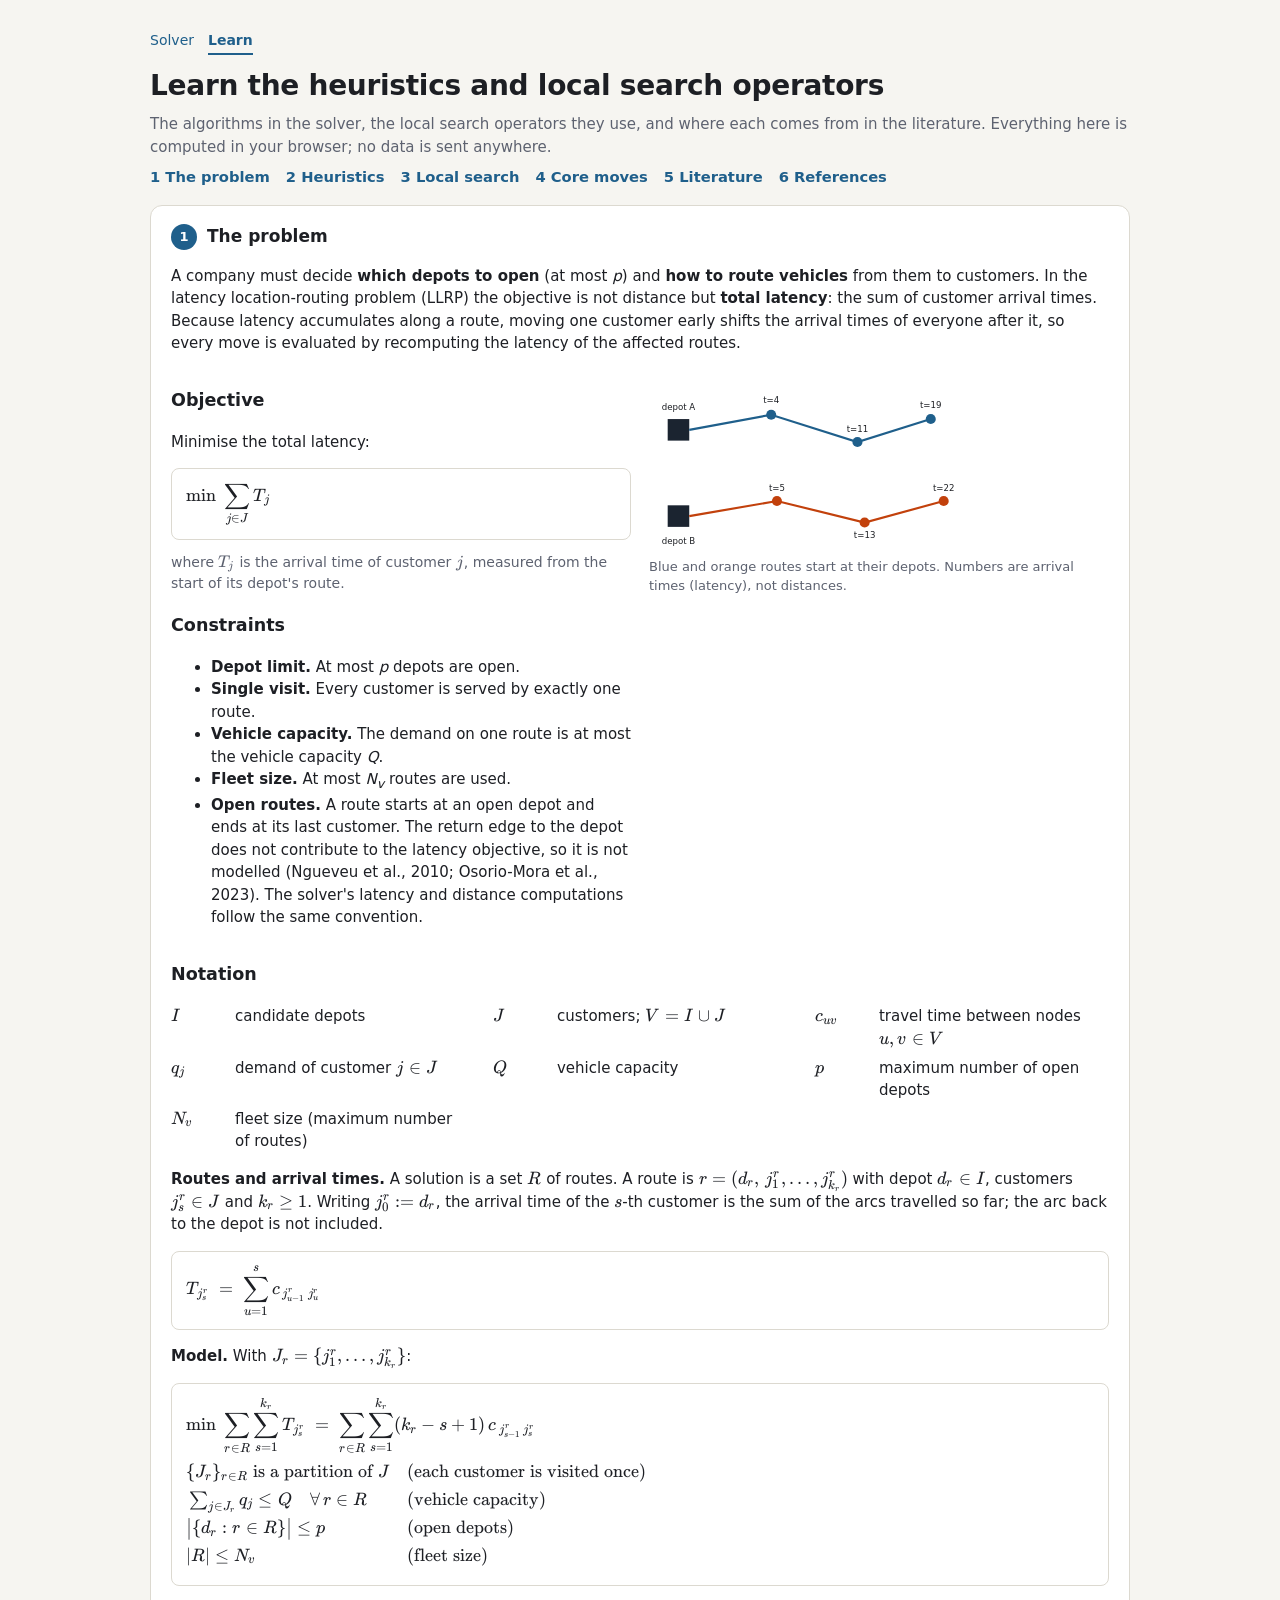
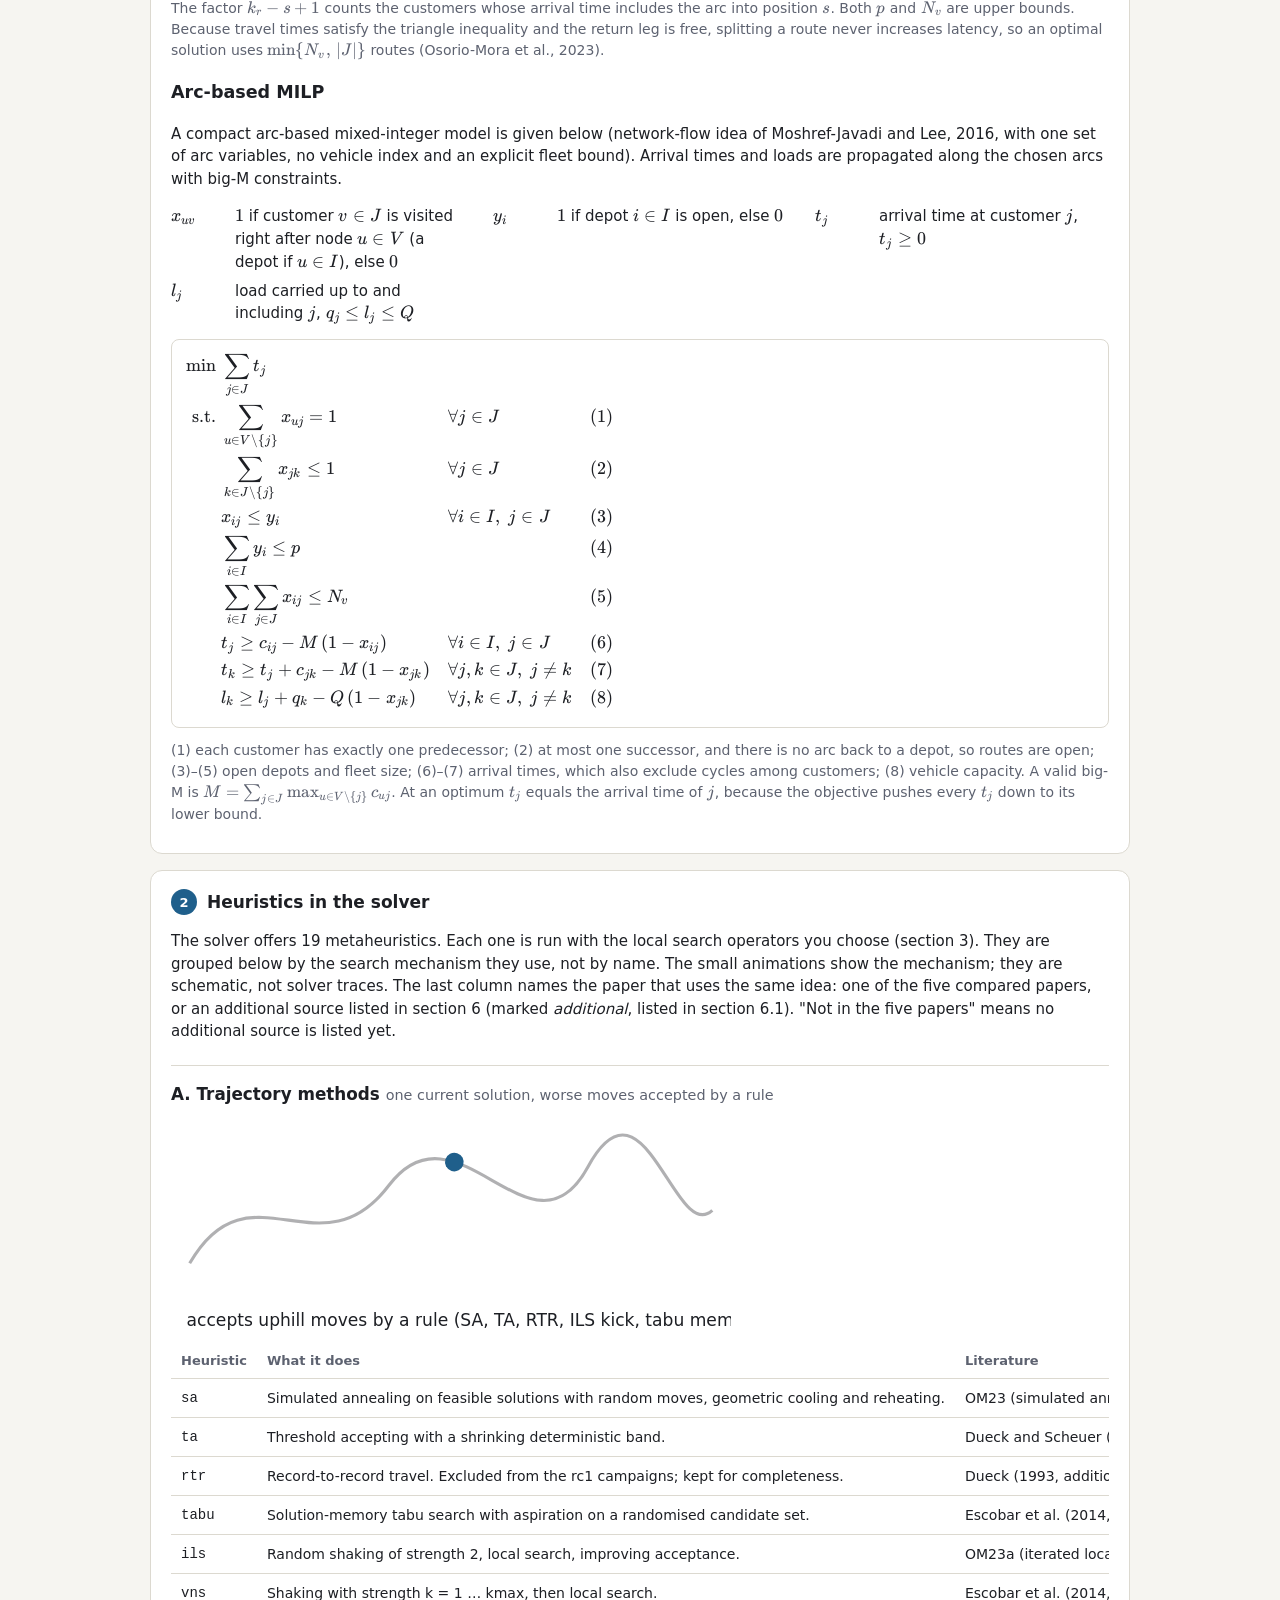
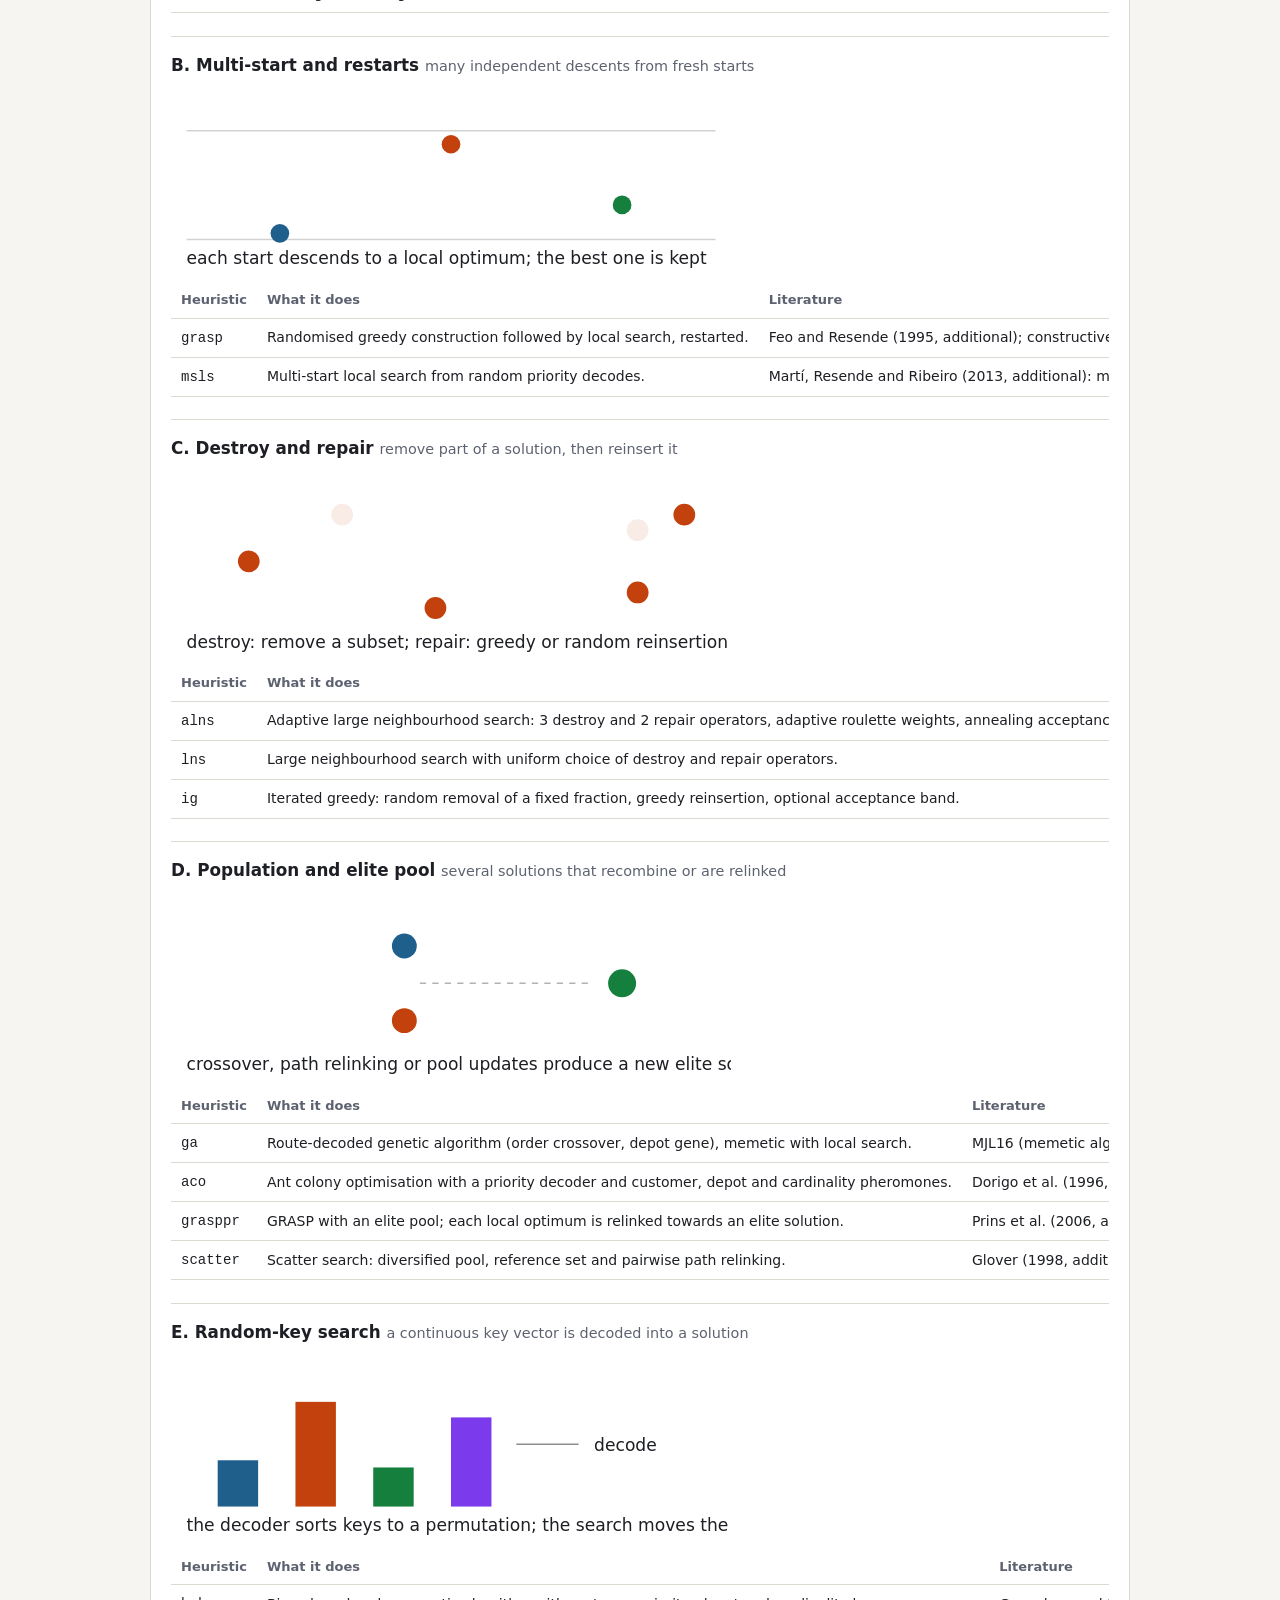
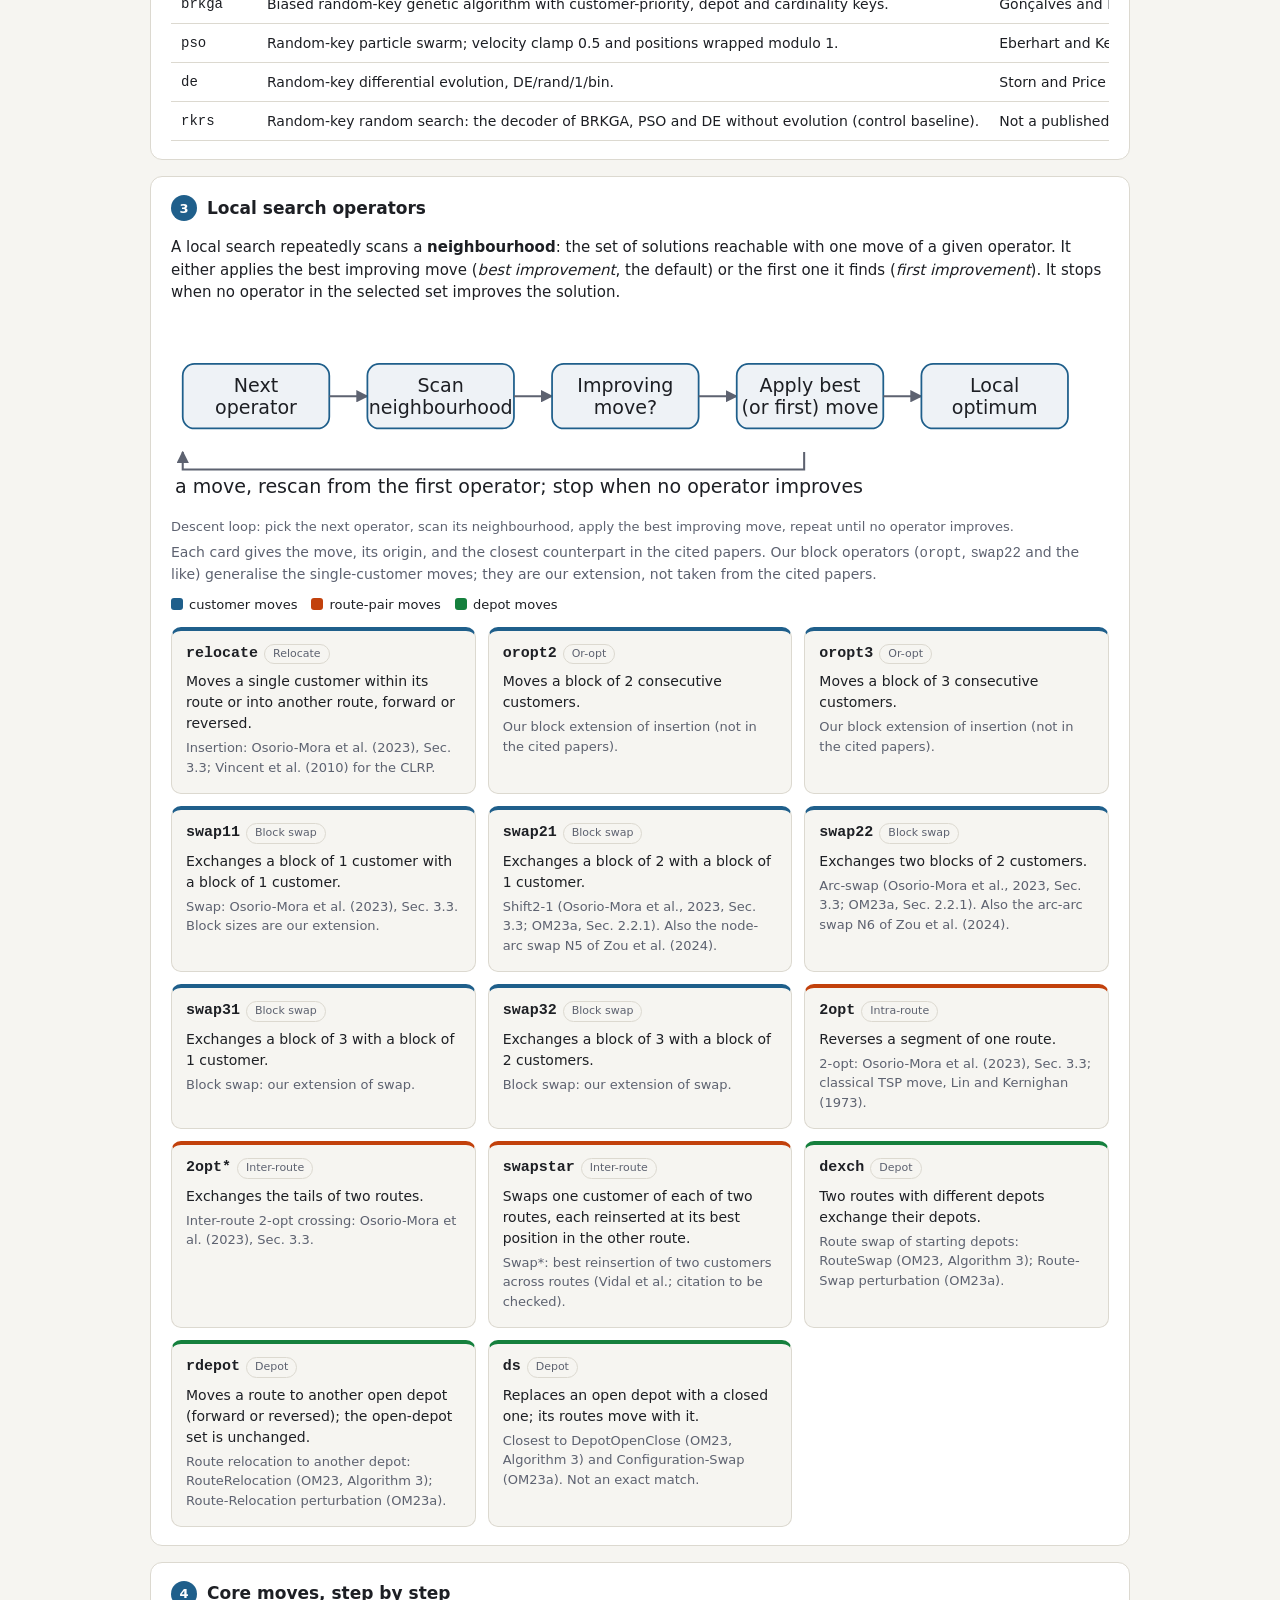
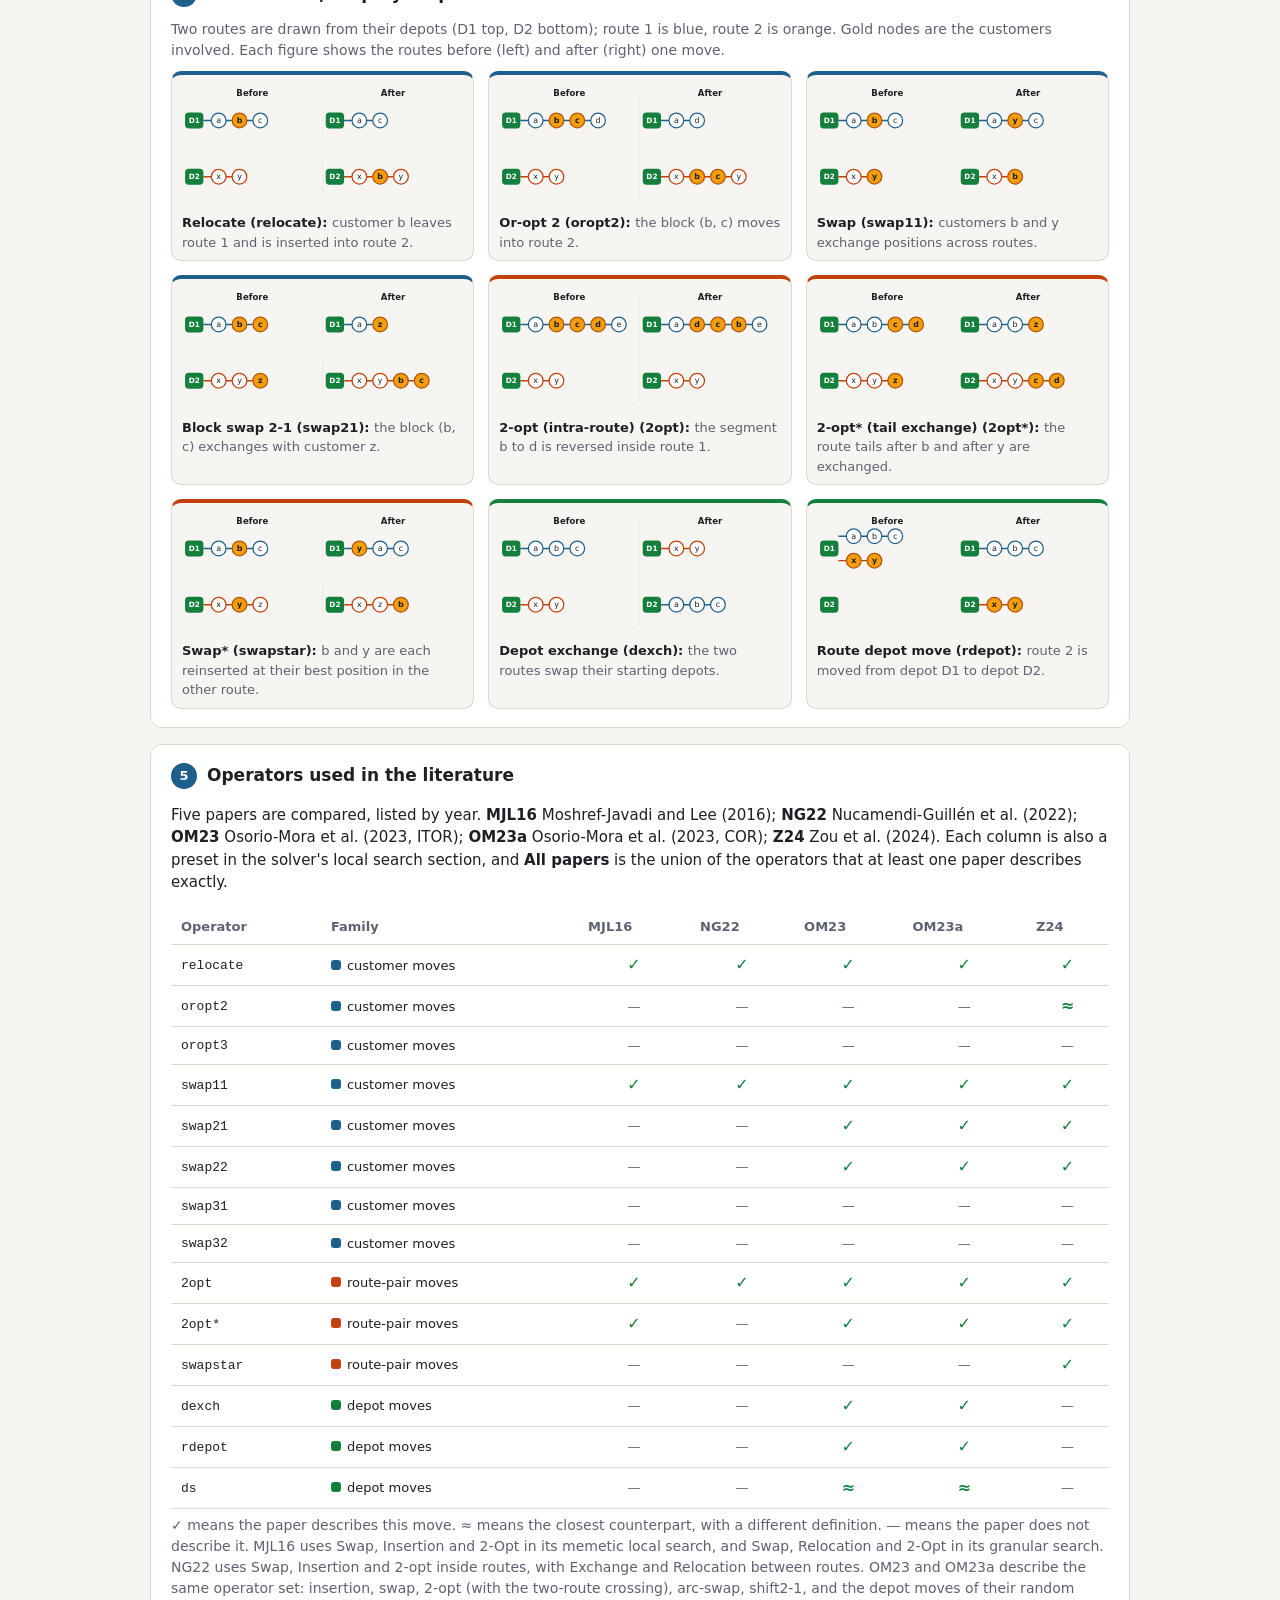
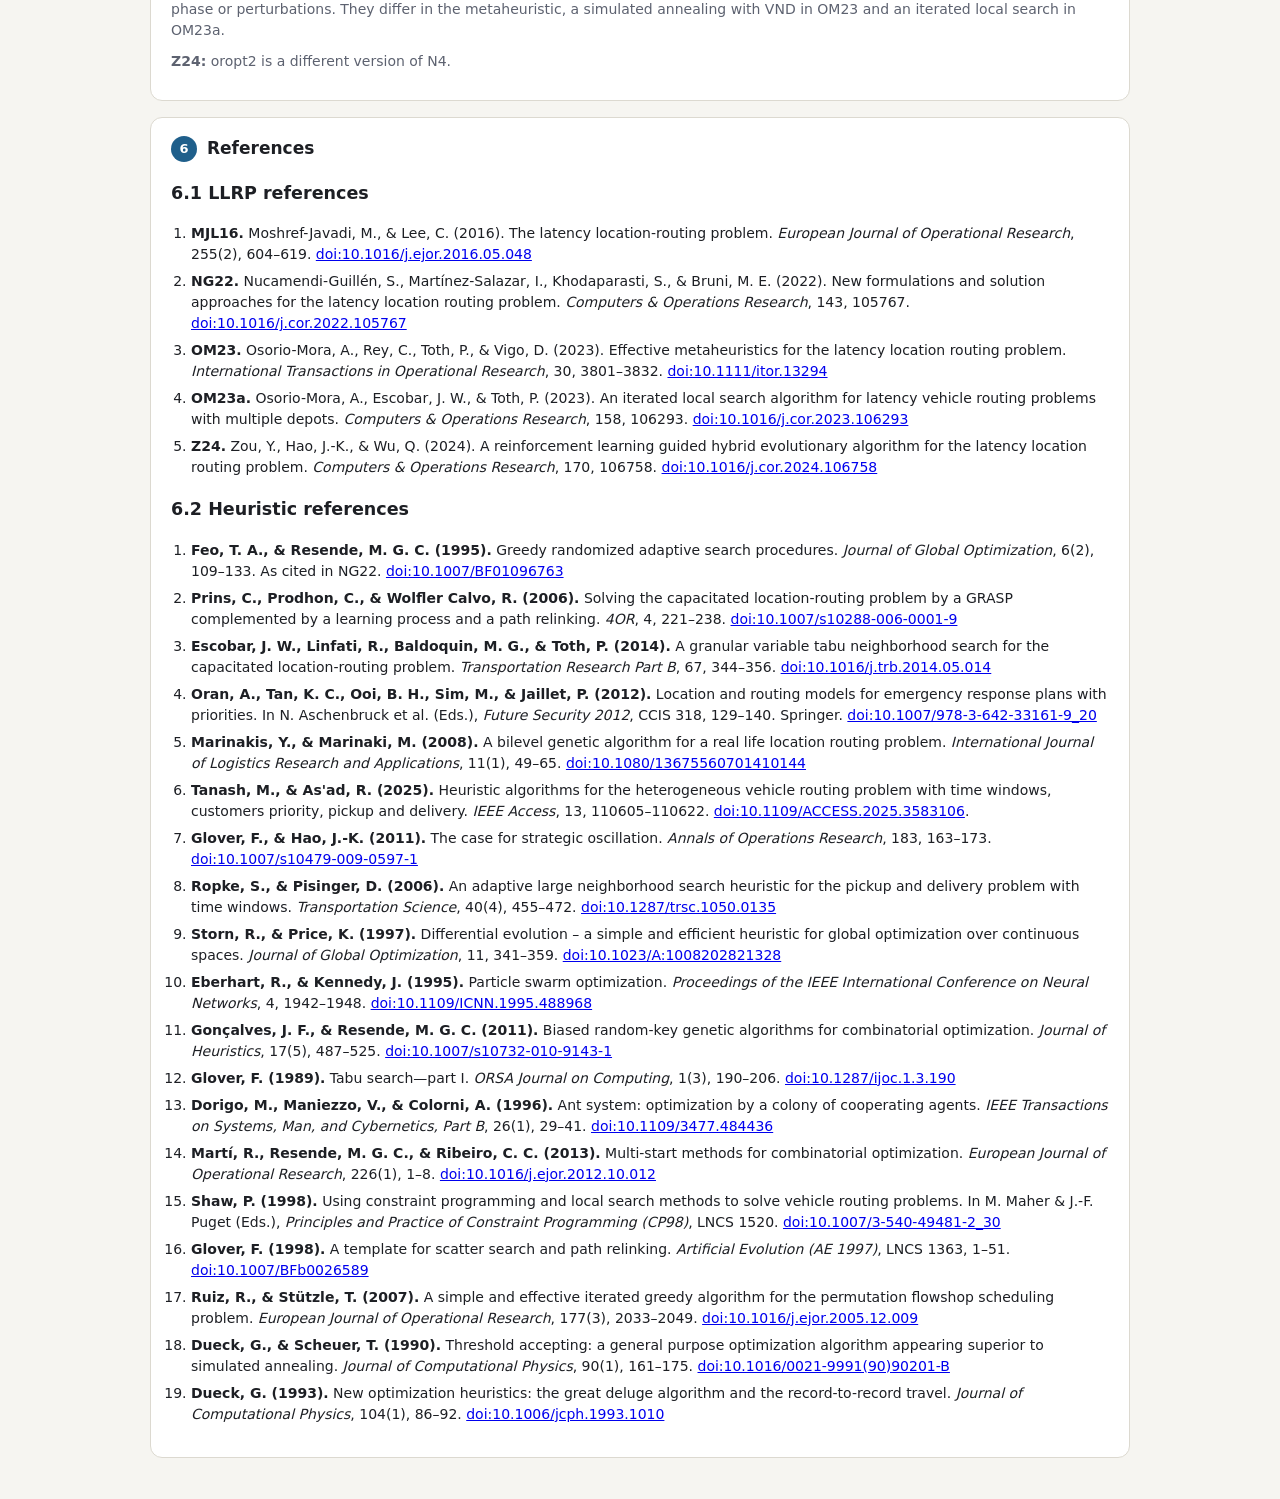
==== commit 23263d28: "Count page opens and run starts anonymously (GoatCounter); update the privacy sentence Only the even" ====
--- a/learn.html
+++ b/learn.html
@@ -301,5 +301,6 @@
 </main>
 
 <script src="learn.js"></script>
+<script data-goatcounter="https://michelecedolin.goatcounter.com/count" async src="https://gc.zgo.at/count.js"></script>
 </body>
 </html>
--- a/style.css
+++ b/style.css
@@ -267,3 +267,20 @@
 .notation > div { display: flex; gap: .8rem; align-items: baseline; }
 .notation dt { min-width: 3.2rem; margin: 0; }
 .notation dd { margin: 0; }
+
+/* Guide for uploading own instance data */
+.tpl { margin: 12px 0 4px; border: 1px solid var(--line); border-radius: 8px; padding: 0 14px; background: var(--card); }
+.tpl > summary { cursor: pointer; padding: 10px 0; font-weight: 600; }
+.tpl[open] > summary { border-bottom: 1px solid var(--line); margin-bottom: 10px; }
+.tpl p { font-size: 14px; margin: 8px 0; max-width: 78ch; }
+.tpl-scroll { overflow-x: auto; margin: 8px 0; }
+.tpl-table { border-collapse: collapse; font-size: 14px; width: 100%; }
+.tpl-table th, .tpl-table td { text-align: left; padding: 5px 10px 5px 0; border-bottom: 1px solid var(--line); vertical-align: top; }
+.tpl-table th { color: var(--muted); font-weight: 600; font-size: 13px; }
+.tpl-table td:last-child { color: var(--muted); white-space: nowrap; }
+.tpl-label { color: var(--muted); font-size: 13px; margin-bottom: 4px; }
+.tpl-example { margin: 0 0 10px; padding: 10px 12px; background: var(--bg); border: 1px solid var(--line); border-radius: 8px; overflow-x: auto;
+  font: 12.5px/1.5 ui-monospace, "SFMono-Regular", Menlo, Consolas, monospace; white-space: pre; }
+.tpl-actions { gap: 10px; margin-bottom: 8px; }
+.tpl-tips { font-size: 13.5px; color: var(--muted); padding-left: 1.2rem; margin: 6px 0 12px; max-width: 78ch; }
+.tpl-tips code { font-size: 12.5px; }
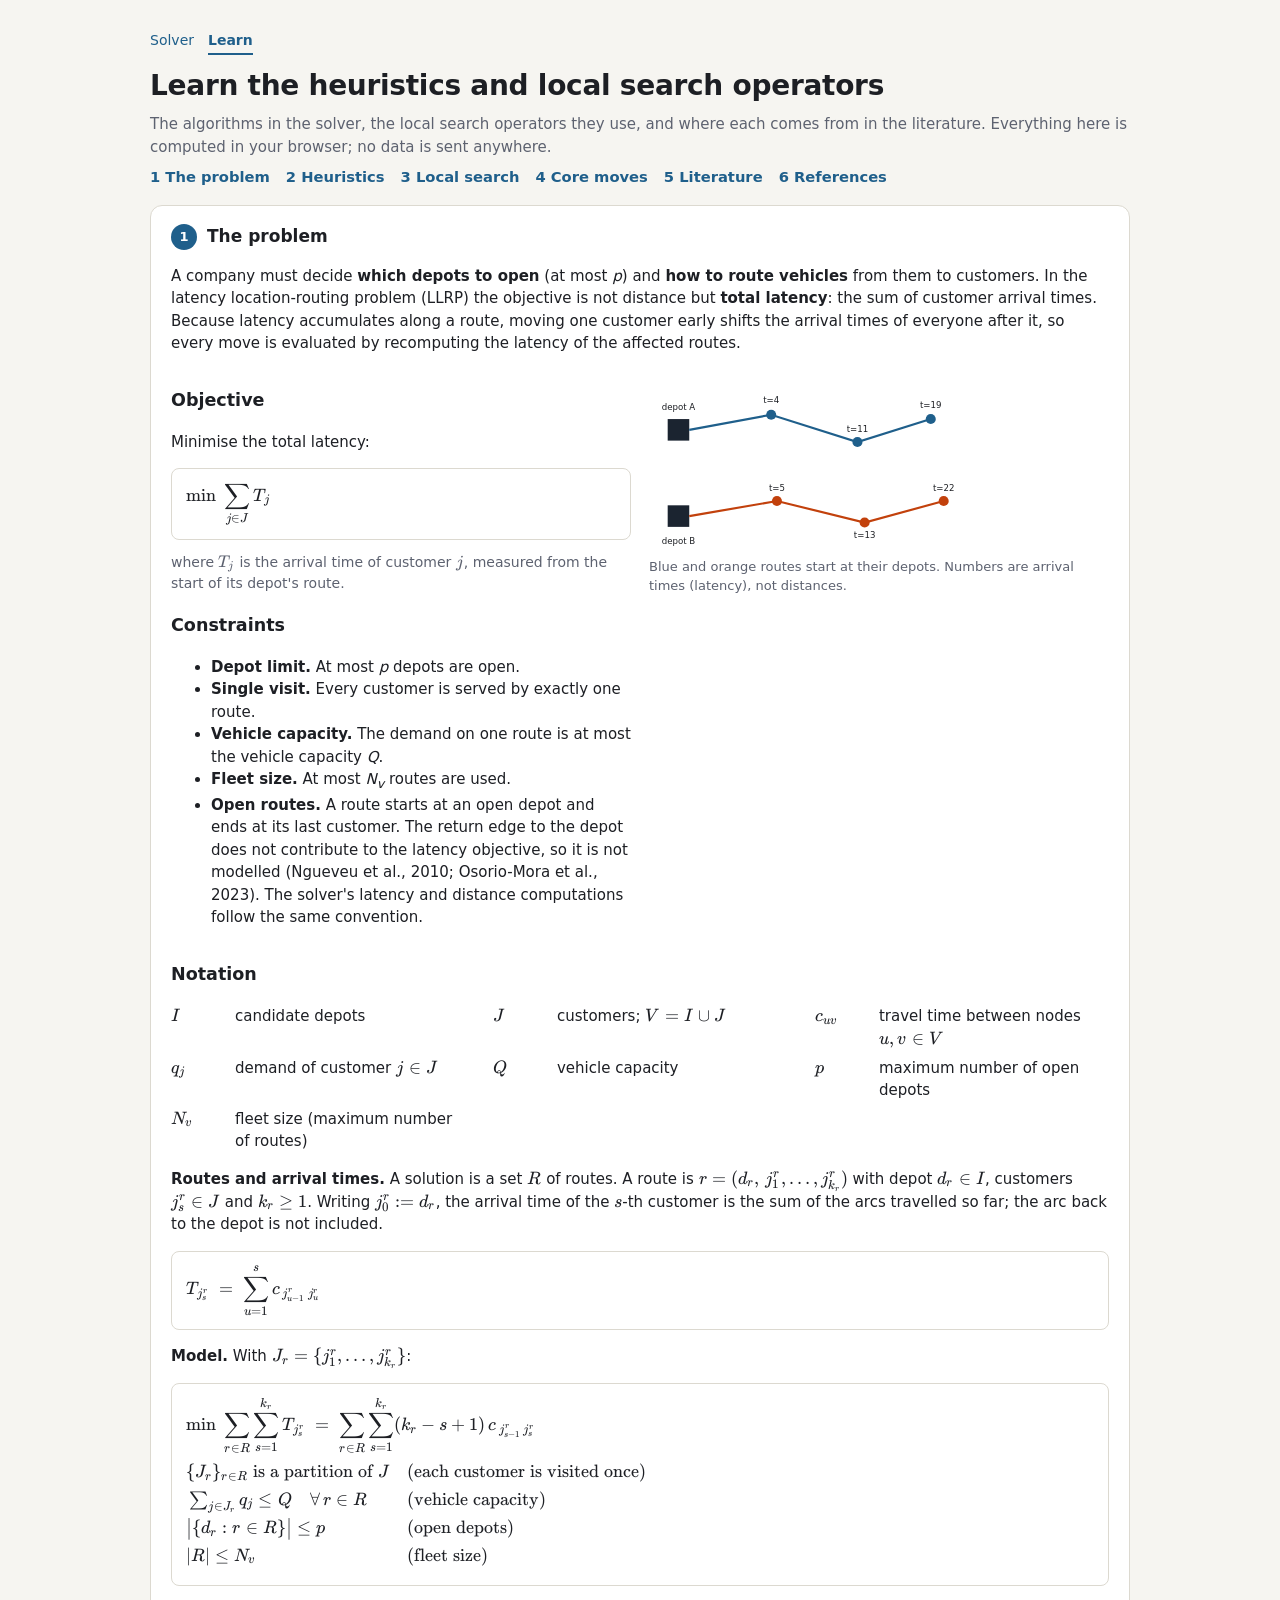
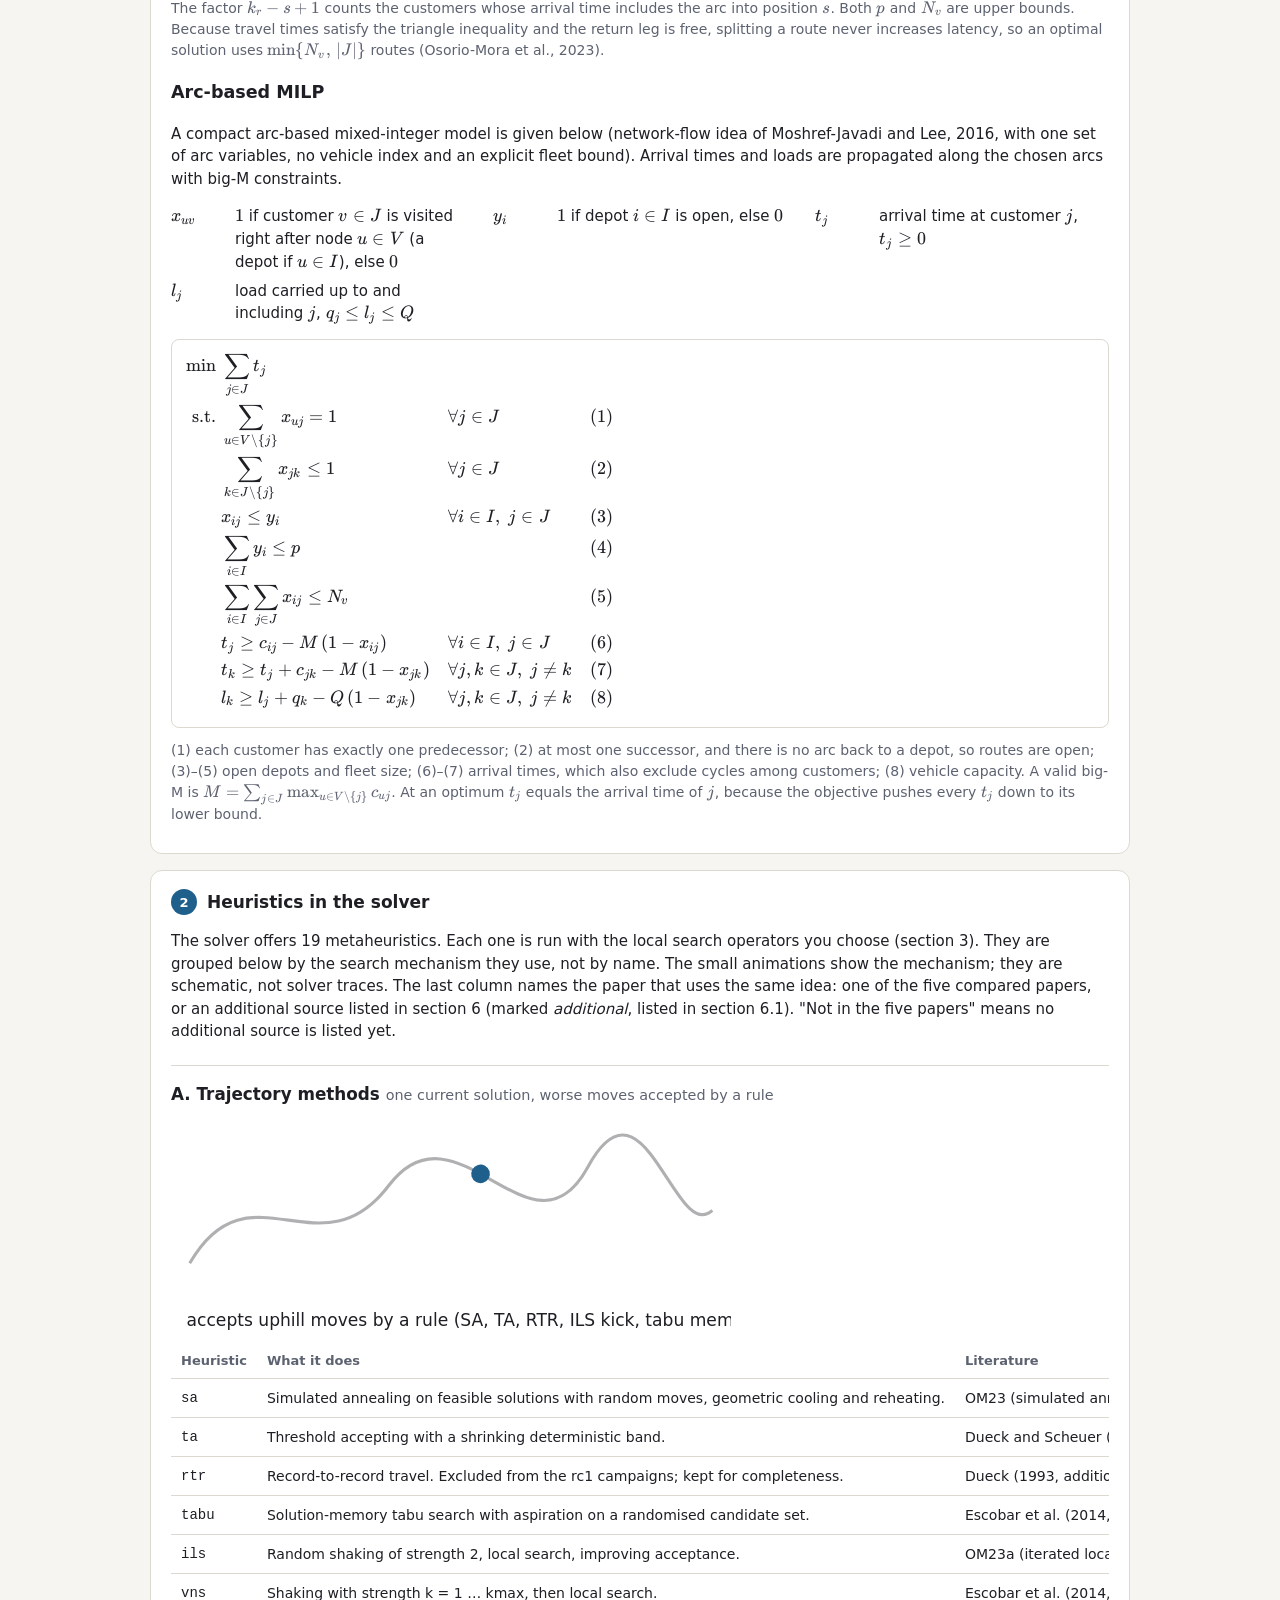
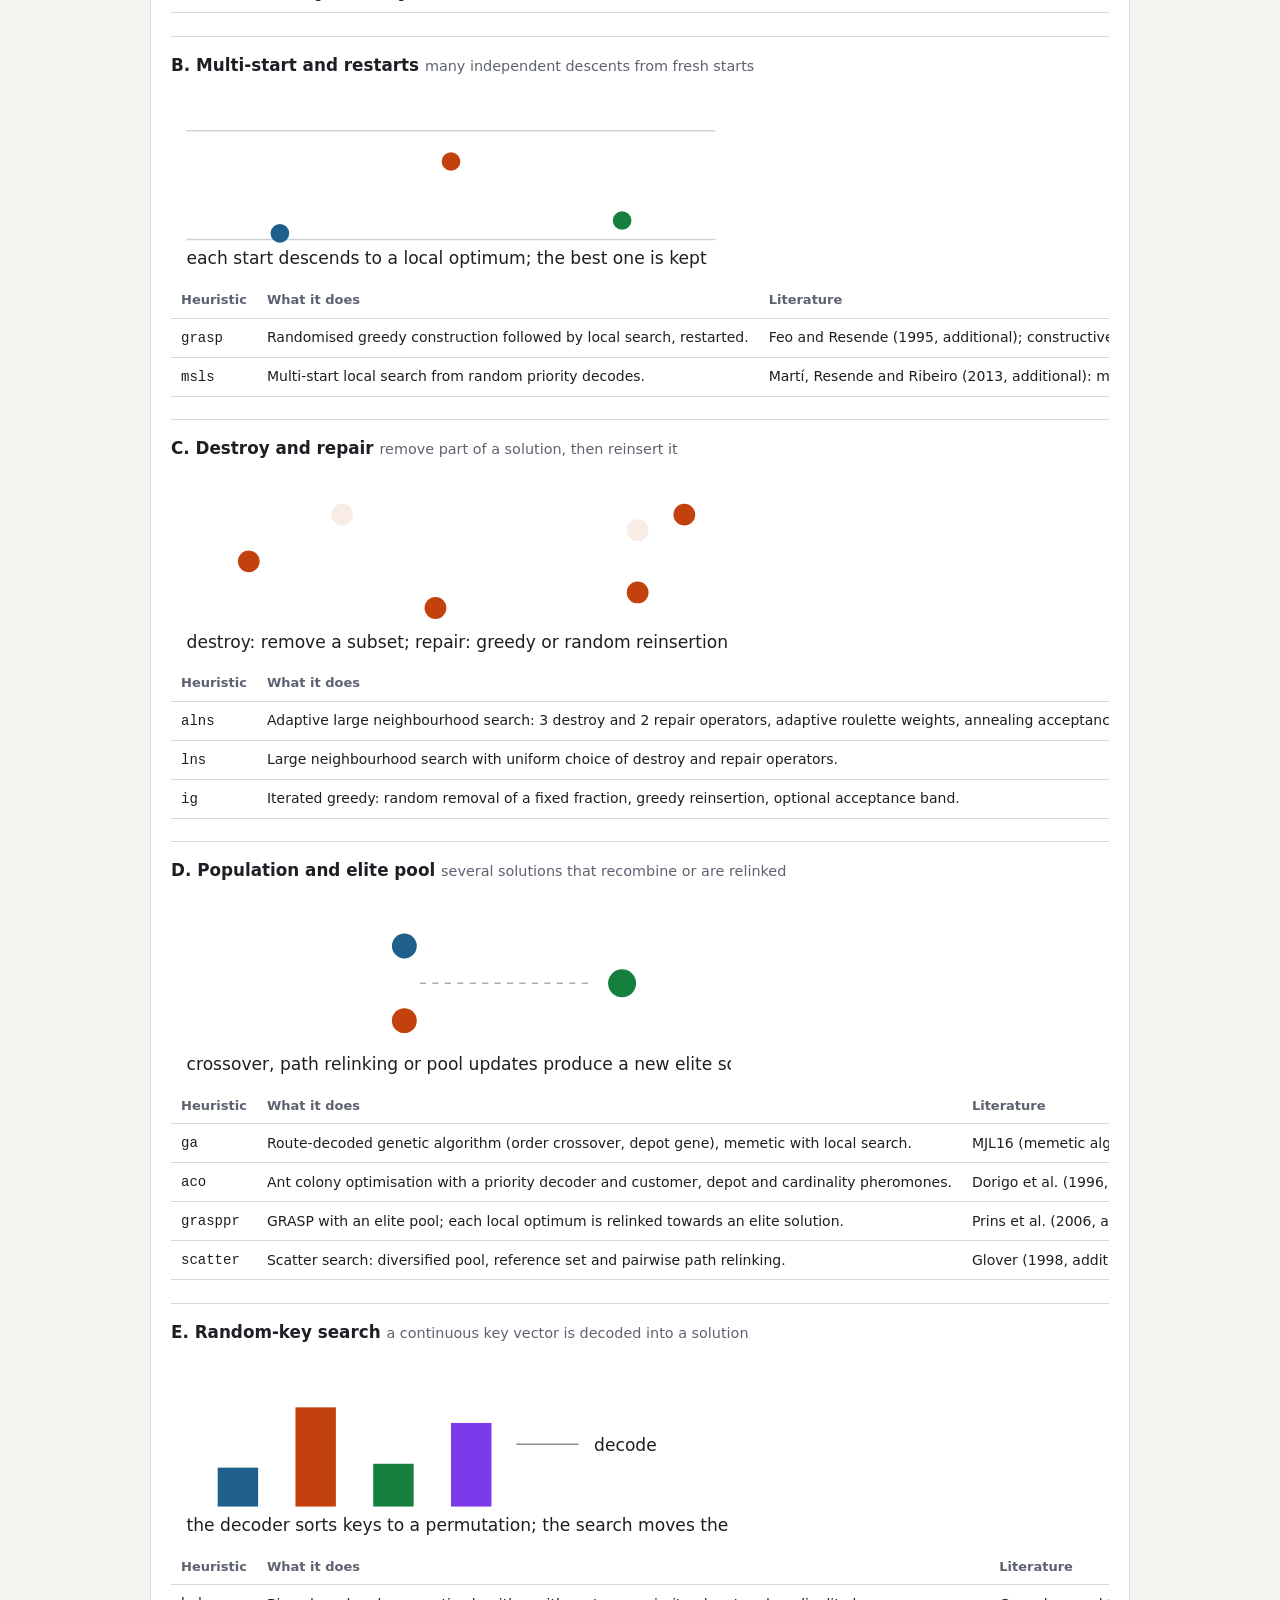
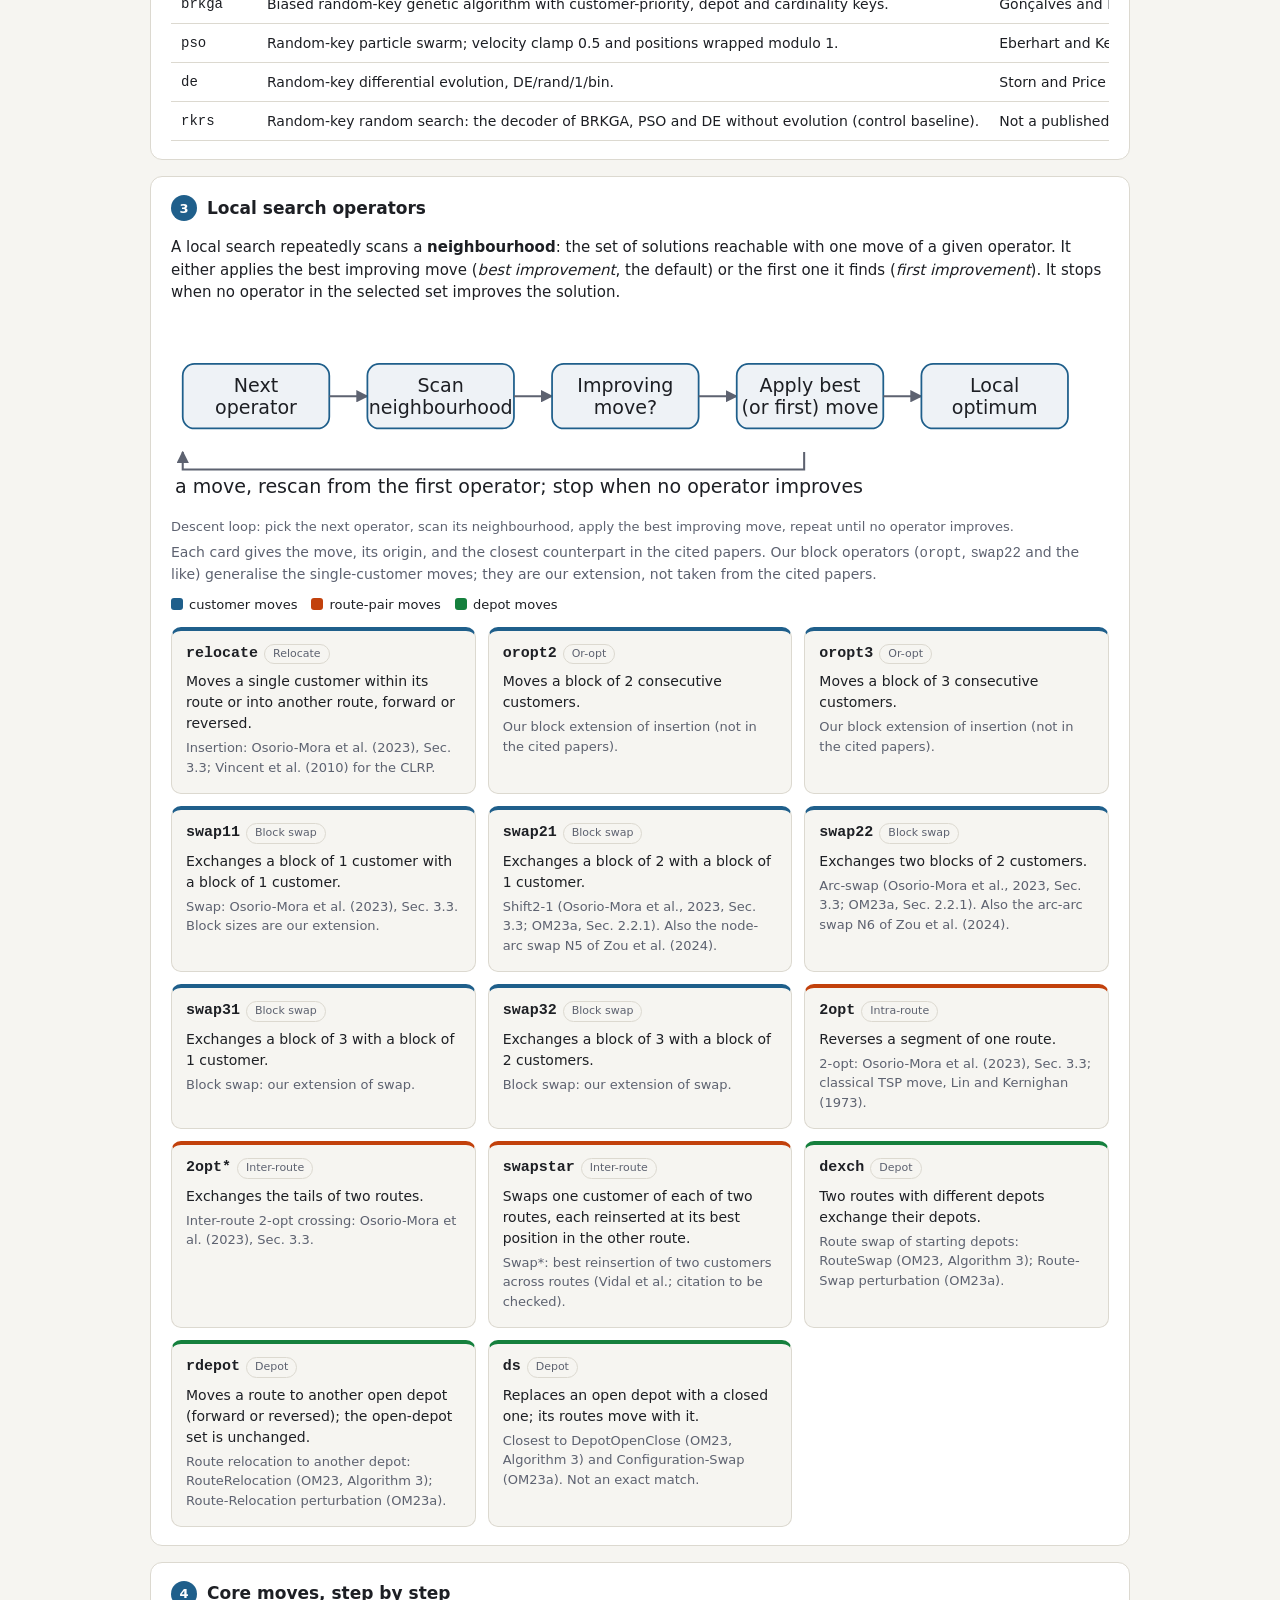
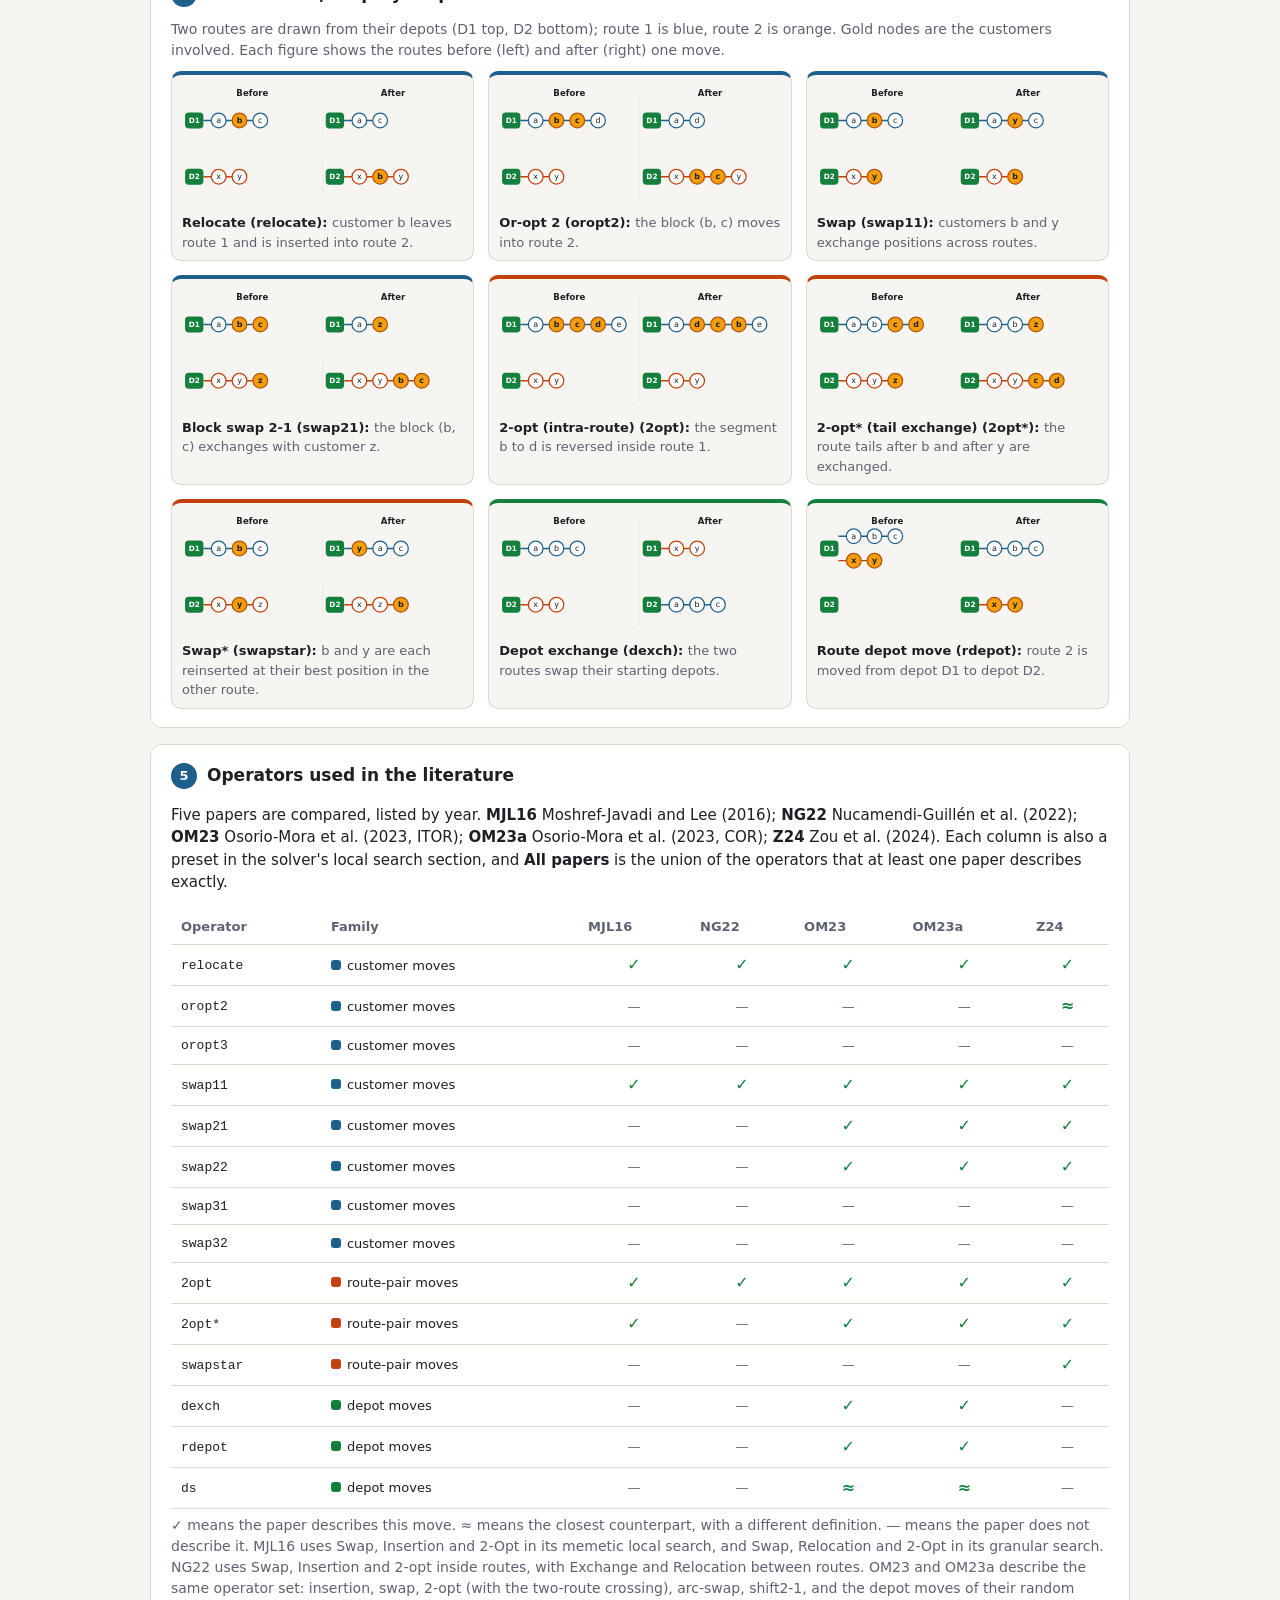
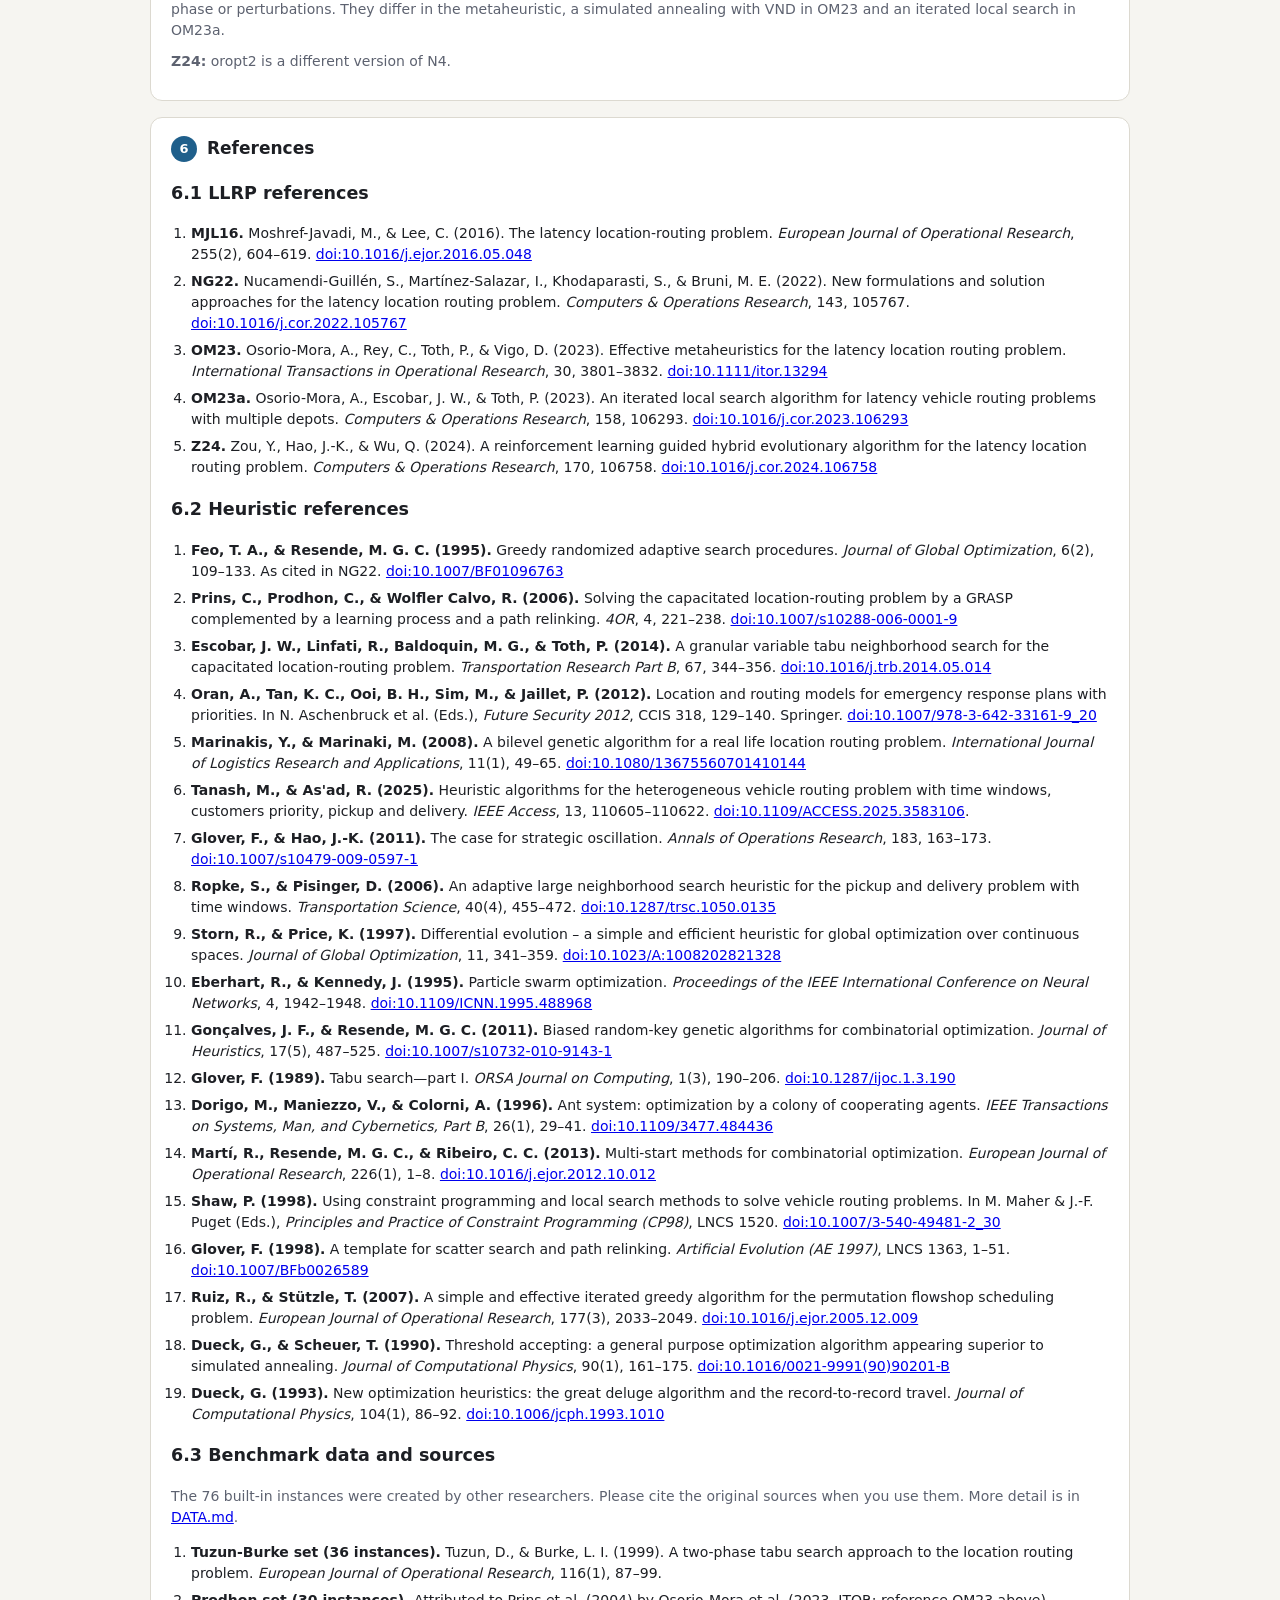
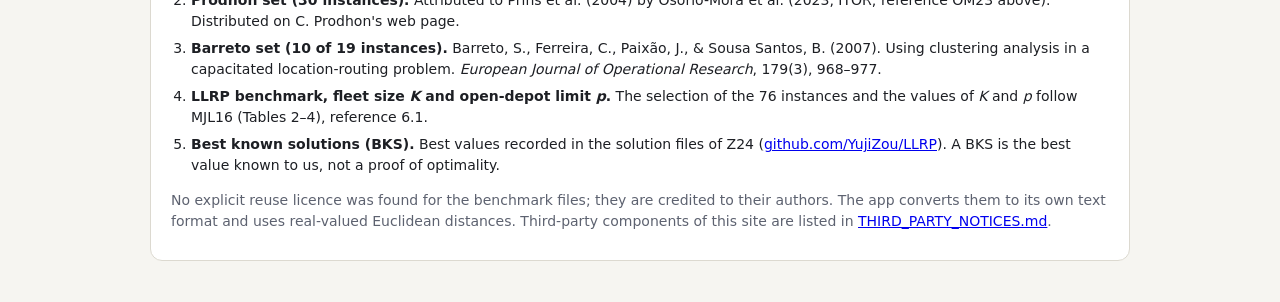
==== commit 873933ad: "Add data sources (6.3), citation pointer and third-party notices" ====
--- a/learn.html
+++ b/learn.html
@@ -296,6 +296,16 @@
       <li><strong>Dueck, G., &amp; Scheuer, T. (1990).</strong> Threshold accepting: a general purpose optimization algorithm appearing superior to simulated annealing. <em>Journal of Computational Physics</em>, 90(1), 161–175. <a href="https://doi.org/10.1016/0021-9991(90)90201-B">doi:10.1016/0021-9991(90)90201-B</a></li>
       <li><strong>Dueck, G. (1993).</strong> New optimization heuristics: the great deluge algorithm and the record-to-record travel. <em>Journal of Computational Physics</em>, 104(1), 86–92. <a href="https://doi.org/10.1006/jcph.1993.1010">doi:10.1006/jcph.1993.1010</a></li>
     </ol>
+    <h3>6.3 Benchmark data and sources</h3>
+    <p class="muted">The 76 built-in instances were created by other researchers. Please cite the original sources when you use them. More detail is in <a href="https://github.com/MicheleCedolin/LLRP/blob/main/DATA.md">DATA.md</a>.</p>
+    <ol class="refs">
+      <li><strong>Tuzun-Burke set (36 instances).</strong> Tuzun, D., &amp; Burke, L. I. (1999). A two-phase tabu search approach to the location routing problem. <em>European Journal of Operational Research</em>, 116(1), 87–99.</li>
+      <li><strong>Prodhon set (30 instances).</strong> Attributed to Prins et al. (2004) by Osorio-Mora et al. (2023, ITOR; reference OM23 above). Distributed on C. Prodhon's web page.</li>
+      <li><strong>Barreto set (10 of 19 instances).</strong> Barreto, S., Ferreira, C., Paixão, J., &amp; Sousa Santos, B. (2007). Using clustering analysis in a capacitated location-routing problem. <em>European Journal of Operational Research</em>, 179(3), 968–977.</li>
+      <li><strong>LLRP benchmark, fleet size <em>K</em> and open-depot limit <em>p</em>.</strong> The selection of the 76 instances and the values of <em>K</em> and <em>p</em> follow MJL16 (Tables 2–4), reference 6.1.</li>
+      <li><strong>Best known solutions (BKS).</strong> Best values recorded in the solution files of Z24 (<a href="https://github.com/YujiZou/LLRP">github.com/YujiZou/LLRP</a>). A BKS is the best value known to us, not a proof of optimality.</li>
+    </ol>
+    <p class="muted">No explicit reuse licence was found for the benchmark files; they are credited to their authors. The app converts them to its own text format and uses real-valued Euclidean distances. Third-party components of this site are listed in <a href="https://github.com/MicheleCedolin/LLRP/blob/main/THIRD_PARTY_NOTICES.md">THIRD_PARTY_NOTICES.md</a>.</p>
   </section>
 
 </main>
